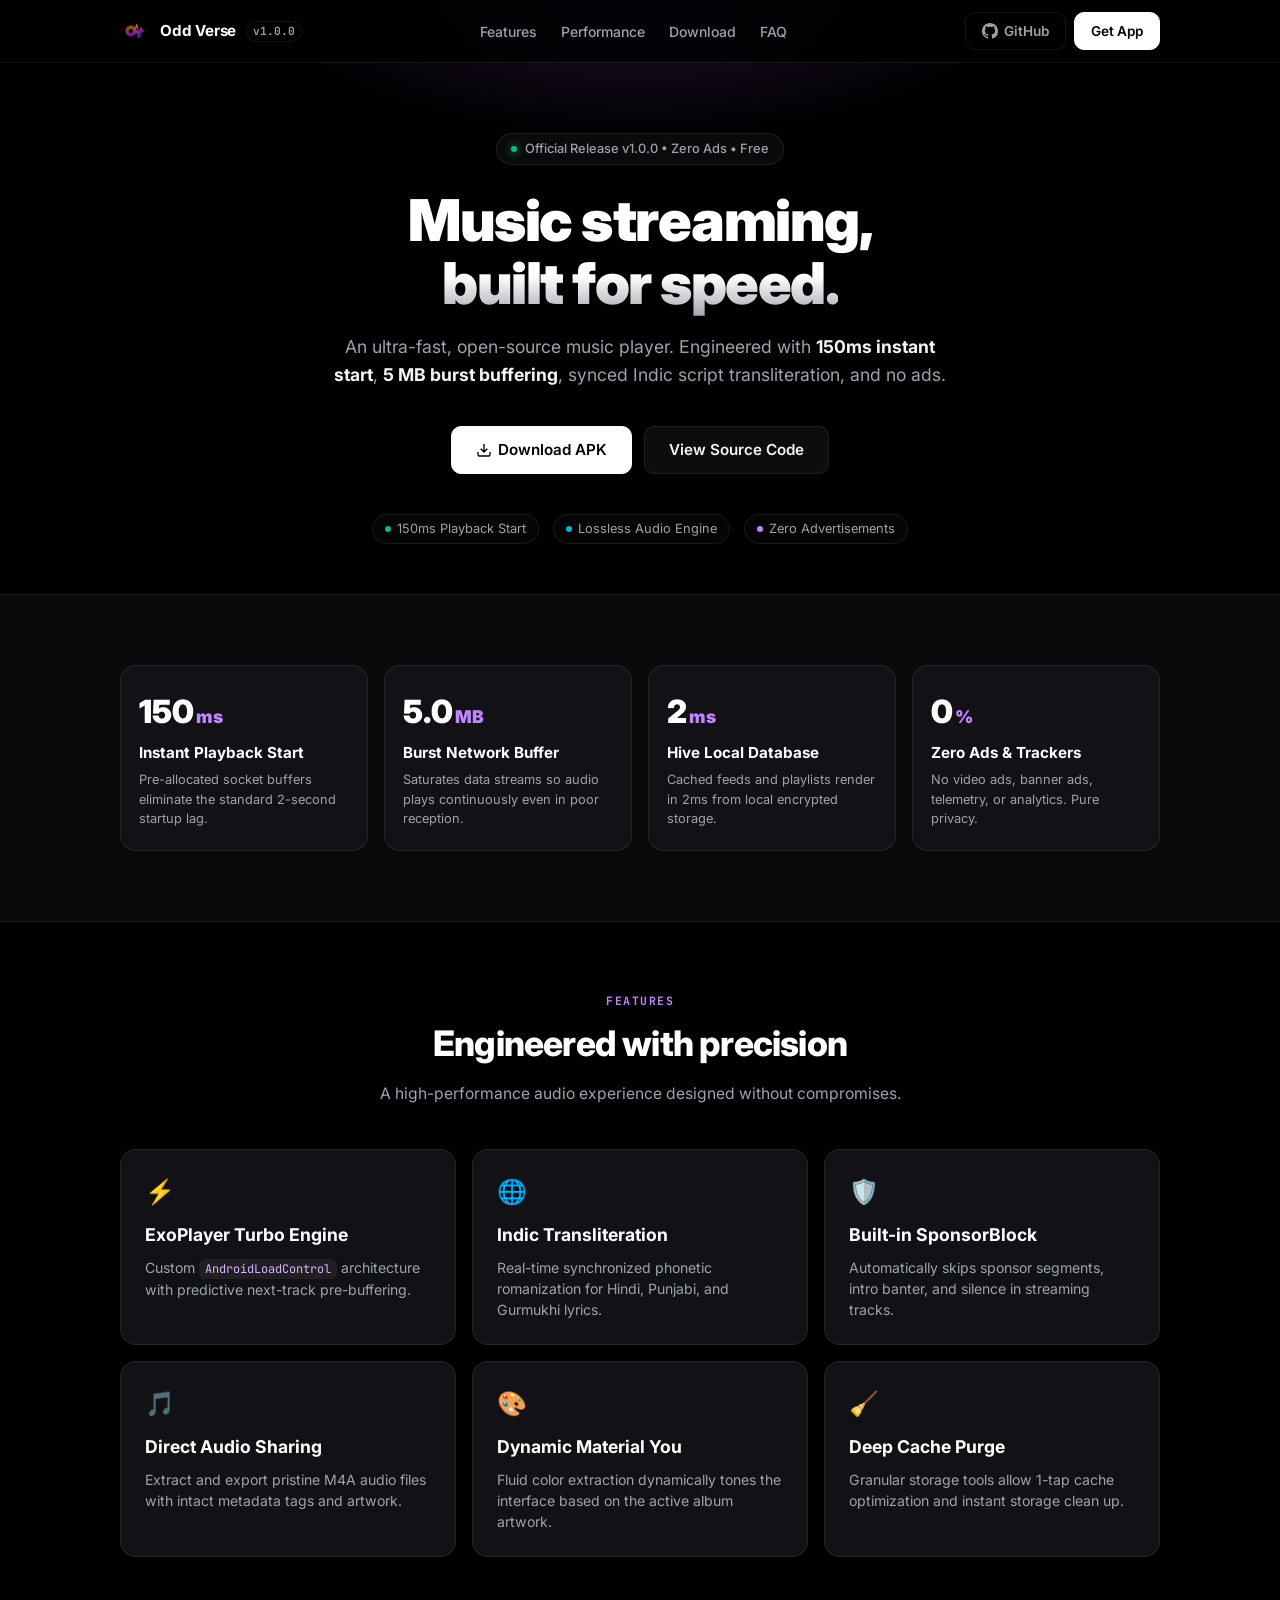
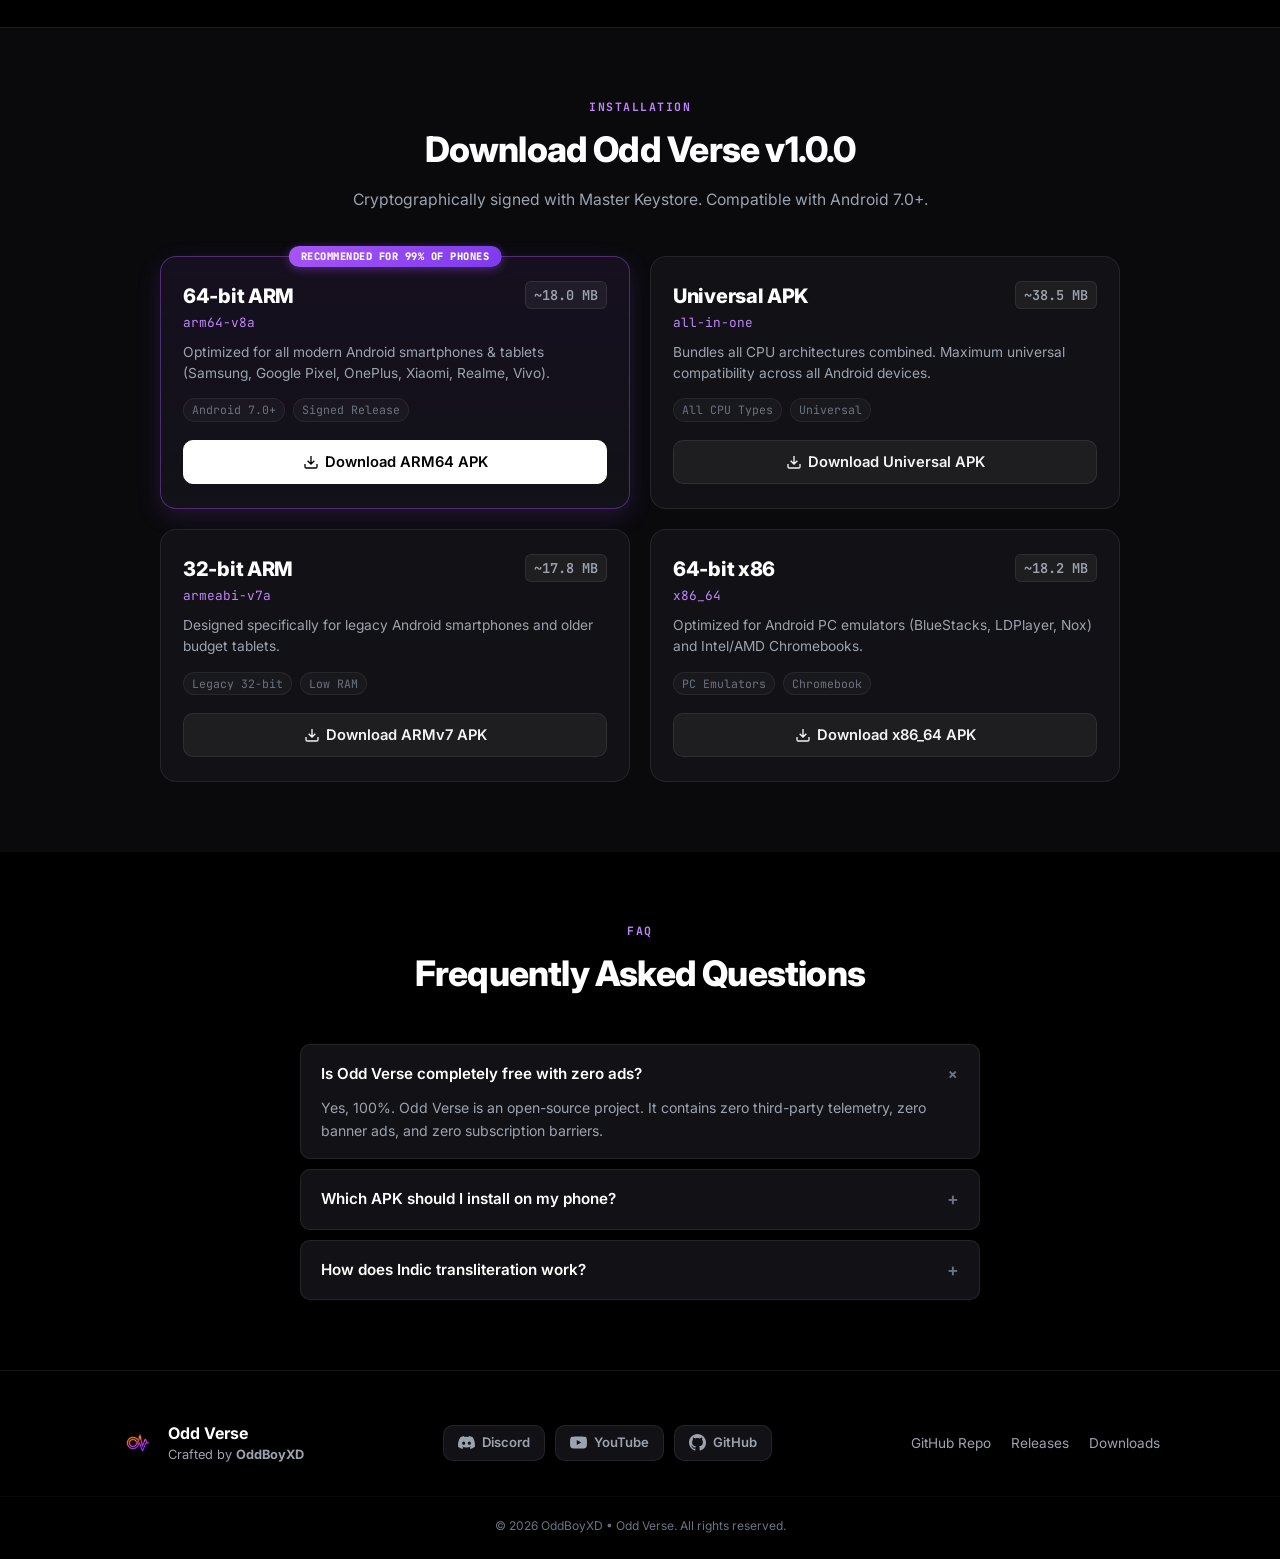
==== docs/index.html @ e66ad13d "chore(web): update download links to v1.0.0 release assets" ====
<!DOCTYPE html>
<html lang="en">
<head>
  <meta charset="UTF-8">
  <meta name="viewport" content="width=device-width, initial-scale=1.0, maximum-scale=1.0, user-scalable=no">
  <title>Odd Verse — High Performance Music Streaming</title>
  <meta name="description" content="Next-generation streaming music player with 150ms instant start, 5MB burst buffering, synced Indic transliteration, and zero ads.">
  <meta name="theme-color" content="#000000">
  <meta http-equiv="Cache-Control" content="no-cache, no-store, must-revalidate">
  <meta http-equiv="Pragma" content="no-cache">
  <meta http-equiv="Expires" content="0">

  <!-- Open Graph -->
  <meta property="og:title" content="Odd Verse — Precision Streaming Music Player">
  <meta property="og:description" content="Engineered for speed. 150ms instant start, lossless audio, zero ads.">
  <meta property="og:image" content="assets/logo.png">
  <meta property="og:url" content="https://oddverse.invmc.in">

  <!-- Inter & JetBrains Mono Fonts -->
  <link rel="preconnect" href="https://fonts.googleapis.com">
  <link rel="preconnect" href="https://fonts.gstatic.com" crossorigin>
  <link href="https://fonts.googleapis.com/css2?family=Inter:wght@300;400;500;600;700;800;900&family=JetBrains+Mono:wght@400;500;700&display=swap" rel="stylesheet">
  
  <link rel="icon" type="image/png" href="assets/logo.png">
  <link rel="stylesheet" href="style.css">
</head>
<body>
  <!-- Ambient Top Glow -->
  <div class="top-glow"></div>

  <!-- Navigation -->
  <header class="header">
    <div class="header-container">
      <a href="#" class="brand">
        <img src="assets/logo.png" alt="Odd Verse Logo" class="brand-img">
        <span class="brand-name">Odd Verse</span>
        <span class="brand-badge">v1.0.0</span>
      </a>

      <nav class="nav-links">
        <a href="#features" class="nav-link">Features</a>
        <a href="#specs" class="nav-link">Performance</a>
        <a href="#downloads" class="nav-link">Download</a>
        <a href="#faq" class="nav-link">FAQ</a>
      </nav>

      <div class="nav-actions">
        <a href="https://github.com/OddBoyXD/Odd-Verse" target="_blank" rel="noopener noreferrer" class="btn btn-github">
          <svg class="icon" viewBox="0 0 24 24" fill="currentColor">
            <path d="M12 0C5.37 0 0 5.37 0 12c0 5.31 3.435 9.795 8.205 11.385.6.105.825-.255.825-.57 0-.285-.015-1.23-.015-2.235-3.015.555-3.795-.735-4.035-1.41-.135-.345-.72-1.41-1.23-1.695-.42-.225-1.02-.78-.015-.795.945-.015 1.62.87 1.845 1.23 1.08 1.815 2.805 1.305 3.495.99.105-.78.42-1.305.765-1.605-2.67-.3-5.46-1.335-5.46-5.925 0-1.305.465-2.385 1.23-3.225-.12-.3-.54-1.53.12-3.18 0 0 1.005-.315 3.3 1.23.96-.27 1.98-.405 3-.405s2.04.135 3 .405c2.295-1.56 3.3-1.23 3.3-1.23.66 1.65.24 2.88.12 3.18.765.84 1.23 1.905 1.23 3.225 0 4.605-2.805 5.625-5.475 5.925.435.375.81 1.095.81 2.22 0 1.605-.015 2.895-.015 3.3 0 .315.225.69.825.57A12.02 12.02 0 0024 12c0-6.63-5.37-12-12-12z"/>
          </svg>
          <span>GitHub</span>
        </a>
        <a href="#downloads" class="btn btn-primary">
          <span>Get App</span>
        </a>
        <button class="menu-toggle" id="menuToggle" aria-label="Toggle Menu">
          <span></span>
          <span></span>
        </button>
      </div>
    </div>

    <!-- Clean Mobile Dropdown -->
    <div class="mobile-nav" id="mobileNav">
      <a href="#features" class="mobile-item">Features</a>
      <a href="#specs" class="mobile-item">Performance</a>
      <a href="#downloads" class="mobile-item">Download APK</a>
      <a href="#faq" class="mobile-item">FAQ</a>
      <a href="https://github.com/OddBoyXD/Odd-Verse" target="_blank" class="mobile-item">Source Repository</a>
    </div>
  </header>

  <main>
    <!-- Hero Section -->
    <section class="hero">
      <div class="container hero-inner">
        <div class="pill-tag">
          <span class="status-indicator"></span>
          <span>Official Release v1.0.0 • Zero Ads • Free</span>
        </div>

        <h1 class="hero-heading">
          Music streaming, <br>
          <span class="gradient-text">built for speed.</span>
        </h1>

        <p class="hero-description">
          An ultra-fast, open-source music player. Engineered with <strong>150ms instant start</strong>, <strong>5 MB burst buffering</strong>, synced Indic script transliteration, and no ads.
        </p>

        <div class="hero-actions">
          <a href="#downloads" class="btn btn-primary btn-large">
            <svg class="icon" viewBox="0 0 24 24" fill="none" stroke="currentColor" stroke-width="2">
              <path d="M21 15v4a2 2 0 0 1-2 2H5a2 2 0 0 1-2-2v-4M7 10l5 5 5-5M12 15V3"/>
            </svg>
            <span>Download APK</span>
          </a>
          <a href="https://github.com/OddBoyXD/Odd-Verse" target="_blank" class="btn btn-secondary btn-large">
            <span>View Source Code</span>
          </a>
        </div>

        <!-- Quick Highlight Badges -->
        <div class="badges-row">
          <div class="badge-item">
            <span class="badge-dot green"></span>
            <span>150ms Playback Start</span>
          </div>
          <div class="badge-item">
            <span class="badge-dot blue"></span>
            <span>Lossless Audio Engine</span>
          </div>
          <div class="badge-item">
            <span class="badge-dot purple"></span>
            <span>Zero Advertisements</span>
          </div>
        </div>
      </div>
    </section>

    <!-- Key Metrics Grid -->
    <section class="section metrics-section" id="specs">
      <div class="container">
        <div class="metrics-grid">
          <div class="metric-card">
            <div class="metric-val">150<span class="unit">ms</span></div>
            <div class="metric-title">Instant Playback Start</div>
            <p class="metric-desc">Pre-allocated socket buffers eliminate the standard 2-second startup lag.</p>
          </div>

          <div class="metric-card">
            <div class="metric-val">5.0<span class="unit">MB</span></div>
            <div class="metric-title">Burst Network Buffer</div>
            <p class="metric-desc">Saturates data streams so audio plays continuously even in poor reception.</p>
          </div>

          <div class="metric-card">
            <div class="metric-val">2<span class="unit">ms</span></div>
            <div class="metric-title">Hive Local Database</div>
            <p class="metric-desc">Cached feeds and playlists render in 2ms from local encrypted storage.</p>
          </div>

          <div class="metric-card">
            <div class="metric-val">0<span class="unit">%</span></div>
            <div class="metric-title">Zero Ads & Trackers</div>
            <p class="metric-desc">No video ads, banner ads, telemetry, or analytics. Pure privacy.</p>
          </div>
        </div>
      </div>
    </section>

    <!-- Features Section -->
    <section class="section" id="features">
      <div class="container">
        <div class="section-head">
          <div class="eyebrow">FEATURES</div>
          <h2 class="section-title">Engineered with precision</h2>
          <p class="section-subtitle">A high-performance audio experience designed without compromises.</p>
        </div>

        <div class="features-grid">
          <div class="feature-item">
            <div class="feature-icon">⚡</div>
            <h3 class="feature-name">ExoPlayer Turbo Engine</h3>
            <p class="feature-text">Custom <code>AndroidLoadControl</code> architecture with predictive next-track pre-buffering.</p>
          </div>

          <div class="feature-item">
            <div class="feature-icon">🌐</div>
            <h3 class="feature-name">Indic Transliteration</h3>
            <p class="feature-text">Real-time synchronized phonetic romanization for Hindi, Punjabi, and Gurmukhi lyrics.</p>
          </div>

          <div class="feature-item">
            <div class="feature-icon">🛡️</div>
            <h3 class="feature-name">Built-in SponsorBlock</h3>
            <p class="feature-text">Automatically skips sponsor segments, intro banter, and silence in streaming tracks.</p>
          </div>

          <div class="feature-item">
            <div class="feature-icon">🎵</div>
            <h3 class="feature-name">Direct Audio Sharing</h3>
            <p class="feature-text">Extract and export pristine M4A audio files with intact metadata tags and artwork.</p>
          </div>

          <div class="feature-item">
            <div class="feature-icon">🎨</div>
            <h3 class="feature-name">Dynamic Material You</h3>
            <p class="feature-text">Fluid color extraction dynamically tones the interface based on the active album artwork.</p>
          </div>

          <div class="feature-item">
            <div class="feature-icon">🧹</div>
            <h3 class="feature-name">Deep Cache Purge</h3>
            <p class="feature-text">Granular storage tools allow 1-tap cache optimization and instant storage clean up.</p>
          </div>
        </div>
      </div>
    </section>

    <!-- Downloads Section (Desktop & Mobile Optimized) -->
    <section class="section downloads-section" id="downloads">
      <div class="container">
        <div class="section-head">
          <div class="eyebrow">INSTALLATION</div>
          <h2 class="section-title">Download Odd Verse v1.0.0</h2>
          <p class="section-subtitle">Cryptographically signed with Master Keystore. Compatible with Android 7.0+.</p>
        </div>

        <div class="download-cards">
          <!-- 64-bit ARM (Recommended) -->
          <div class="download-card featured">
            <div class="featured-badge">RECOMMENDED FOR 99% OF PHONES</div>
            <div class="dl-top">
              <div>
                <h3 class="dl-arch">64-bit ARM</h3>
                <span class="dl-tag">arm64-v8a</span>
              </div>
              <span class="dl-size">~18.0 MB</span>
            </div>
            <p class="dl-text">Optimized for all modern Android smartphones & tablets (Samsung, Google Pixel, OnePlus, Xiaomi, Realme, Vivo).</p>
            <div class="dl-meta">
              <span class="dl-chip">Android 7.0+</span>
              <span class="dl-chip">Signed Release</span>
            </div>
            <a href="https://github.com/OddBoyXD/Odd-Verse/releases/download/v1.0.0/OddVerse-v1.0.0-arm64-v8a.apk" class="btn btn-primary btn-block btn-dl">
              <svg class="icon" viewBox="0 0 24 24" fill="none" stroke="currentColor" stroke-width="2">
                <path d="M21 15v4a2 2 0 0 1-2 2H5a2 2 0 0 1-2-2v-4M7 10l5 5 5-5M12 15V3"/>
              </svg>
              <span>Download ARM64 APK</span>
            </a>
          </div>

          <!-- Universal -->
          <div class="download-card">
            <div class="dl-top">
              <div>
                <h3 class="dl-arch">Universal APK</h3>
                <span class="dl-tag">all-in-one</span>
              </div>
              <span class="dl-size">~38.5 MB</span>
            </div>
            <p class="dl-text">Bundles all CPU architectures combined. Maximum universal compatibility across all Android devices.</p>
            <div class="dl-meta">
              <span class="dl-chip">All CPU Types</span>
              <span class="dl-chip">Universal</span>
            </div>
            <a href="https://github.com/OddBoyXD/Odd-Verse/releases/download/v1.0.0/OddVerse-v1.0.0-universal.apk" class="btn btn-secondary btn-block btn-dl">
              <svg class="icon" viewBox="0 0 24 24" fill="none" stroke="currentColor" stroke-width="2">
                <path d="M21 15v4a2 2 0 0 1-2 2H5a2 2 0 0 1-2-2v-4M7 10l5 5 5-5M12 15V3"/>
              </svg>
              <span>Download Universal APK</span>
            </a>
          </div>

          <!-- 32-bit ARM -->
          <div class="download-card">
            <div class="dl-top">
              <div>
                <h3 class="dl-arch">32-bit ARM</h3>
                <span class="dl-tag">armeabi-v7a</span>
              </div>
              <span class="dl-size">~17.8 MB</span>
            </div>
            <p class="dl-text">Designed specifically for legacy Android smartphones and older budget tablets.</p>
            <div class="dl-meta">
              <span class="dl-chip">Legacy 32-bit</span>
              <span class="dl-chip">Low RAM</span>
            </div>
            <a href="https://github.com/OddBoyXD/Odd-Verse/releases/download/v1.0.0/OddVerse-v1.0.0-armeabi-v7a.apk" class="btn btn-secondary btn-block btn-dl">
              <svg class="icon" viewBox="0 0 24 24" fill="none" stroke="currentColor" stroke-width="2">
                <path d="M21 15v4a2 2 0 0 1-2 2H5a2 2 0 0 1-2-2v-4M7 10l5 5 5-5M12 15V3"/>
              </svg>
              <span>Download ARMv7 APK</span>
            </a>
          </div>

          <!-- 64-bit x86 -->
          <div class="download-card">
            <div class="dl-top">
              <div>
                <h3 class="dl-arch">64-bit x86</h3>
                <span class="dl-tag">x86_64</span>
              </div>
              <span class="dl-size">~18.2 MB</span>
            </div>
            <p class="dl-text">Optimized for Android PC emulators (BlueStacks, LDPlayer, Nox) and Intel/AMD Chromebooks.</p>
            <div class="dl-meta">
              <span class="dl-chip">PC Emulators</span>
              <span class="dl-chip">Chromebook</span>
            </div>
            <a href="https://github.com/OddBoyXD/Odd-Verse/releases/download/v1.0.0/OddVerse-v1.0.0-x86_64.apk" class="btn btn-secondary btn-block btn-dl">
              <svg class="icon" viewBox="0 0 24 24" fill="none" stroke="currentColor" stroke-width="2">
                <path d="M21 15v4a2 2 0 0 1-2 2H5a2 2 0 0 1-2-2v-4M7 10l5 5 5-5M12 15V3"/>
              </svg>
              <span>Download x86_64 APK</span>
            </a>
          </div>
        </div>
      </div>
    </section>

    <!-- FAQ Section -->
    <section class="section" id="faq">
      <div class="container">
        <div class="section-head">
          <div class="eyebrow">FAQ</div>
          <h2 class="section-title">Frequently Asked Questions</h2>
        </div>

        <div class="faq-accordion">
          <details class="faq-item" open>
            <summary class="faq-title">
              <span>Is Odd Verse completely free with zero ads?</span>
              <span class="faq-icon">+</span>
            </summary>
            <div class="faq-desc">
              Yes, 100%. Odd Verse is an open-source project. It contains zero third-party telemetry, zero banner ads, and zero subscription barriers.
            </div>
          </details>

          <details class="faq-item">
            <summary class="faq-title">
              <span>Which APK should I install on my phone?</span>
              <span class="faq-icon">+</span>
            </summary>
            <div class="faq-desc">
              Choose the <strong>64-bit ARM (arm64-v8a)</strong> APK for almost all modern Android phones. If you are unsure, install the <strong>Universal APK</strong>.
            </div>
          </details>

          <details class="faq-item">
            <summary class="faq-title">
              <span>How does Indic transliteration work?</span>
              <span class="faq-icon">+</span>
            </summary>
            <div class="faq-desc">
              Odd Verse runs a local lightweight Dart phonetics parser that converts synced Hindi, Punjabi, and Gurmukhi script lyrics into easily readable English/Roman characters line-by-line in real time.
            </div>
          </details>
        </div>
      </div>
    </section>
  </main>

  <!-- Modern Clean Footer with Social Links -->
  <footer class="footer">
    <div class="container footer-content">
      <div class="footer-brand">
        <img src="assets/logo.png" alt="Odd Verse" class="footer-logo">
        <div>
          <div class="footer-name">Odd Verse</div>
          <div class="footer-author">Crafted by <strong>OddBoyXD</strong></div>
        </div>
      </div>

      <!-- Social Media Links with Official Logos -->
      <div class="footer-socials">
        <a href="https://discord.gg/mF2t4QAEyH" target="_blank" rel="noopener noreferrer" class="social-link social-discord" title="Discord Community" aria-label="Discord">
          <svg class="social-icon" viewBox="0 0 24 24" fill="currentColor">
            <path d="M20.317 4.37a19.791 19.791 0 0 0-4.885-1.515.074.074 0 0 0-.079.037c-.21.375-.444.864-.608 1.25a18.27 18.27 0 0 0-5.487 0 12.64 12.64 0 0 0-.617-1.25.077.077 0 0 0-.079-.037A19.736 19.736 0 0 0 3.677 4.37a.07.07 0 0 0-.032.027C.533 9.046-.32 13.58.099 18.057a.082.082 0 0 0 .031.057 19.9 19.9 0 0 0 5.993 3.03.078.078 0 0 0 .084-.028c.462-.63.874-1.295 1.226-1.994.021-.041.001-.09-.041-.106a13.107 13.107 0 0 1-1.872-.892.077.077 0 0 1-.008-.128 10.2 10.2 0 0 0 .372-.292.074.074 0 0 1 .077-.01c3.929 1.793 8.18 1.793 12.061 0a.074.074 0 0 1 .078.01c.12.098.246.198.373.292a.077.077 0 0 1-.006.127 12.299 12.299 0 0 1-1.873.894.077.077 0 0 0-.041.107c.36.698.772 1.362 1.225 1.993a.076.076 0 0 0 .084.028 19.839 19.839 0 0 0 6.002-3.03.077.077 0 0 0 .032-.054c.5-5.177-.838-9.674-3.549-13.66a.061.061 0 0 0-.031-.028zM8.02 15.33c-1.183 0-2.157-1.085-2.157-2.419 0-1.333.956-2.419 2.157-2.419 1.21 0 2.176 1.096 2.157 2.42 0 1.333-.956 2.418-2.157 2.418zm7.975 0c-1.183 0-2.157-1.085-2.157-2.419 0-1.333.955-2.419 2.157-2.419 1.21 0 2.176 1.096 2.157 2.42 0 1.333-.946 2.418-2.157 2.418z"/>
          </svg>
          <span class="social-label">Discord</span>
        </a>

        <a href="https://youtube.com/@oddboy_verse?si=vJayihJ3sEBvuF_s" target="_blank" rel="noopener noreferrer" class="social-link social-youtube" title="YouTube Channel" aria-label="YouTube">
          <svg class="social-icon" viewBox="0 0 24 24" fill="currentColor">
            <path d="M23.498 6.186a3.016 3.016 0 0 0-2.122-2.136C19.505 3.545 12 3.545 12 3.545s-7.505 0-9.377.505A3.017 3.017 0 0 0 .502 6.186C0 8.07 0 12 0 12s0 3.93.502 5.814a3.016 3.016 0 0 0 2.122 2.136c1.871.505 9.376.505 9.376.505s7.505 0 9.377-.505a3.015 3.015 0 0 0 2.122-2.136C24 15.93 24 12 24 12s0-3.93-.502-5.814zM9.545 15.568V8.432L15.818 12l-6.273 3.568z"/>
          </svg>
          <span class="social-label">YouTube</span>
        </a>

        <a href="https://github.com/OddBoyXD/Odd-Verse" target="_blank" rel="noopener noreferrer" class="social-link social-github" title="GitHub Repository" aria-label="GitHub">
          <svg class="social-icon" viewBox="0 0 24 24" fill="currentColor">
            <path d="M12 0C5.37 0 0 5.37 0 12c0 5.31 3.435 9.795 8.205 11.385.6.105.825-.255.825-.57 0-.285-.015-1.23-.015-2.235-3.015.555-3.795-.735-4.035-1.41-.135-.345-.72-1.41-1.23-1.695-.42-.225-1.02-.78-.015-.795.945-.015 1.62.87 1.845 1.23 1.08 1.815 2.805 1.305 3.495.99.105-.78.42-1.305.765-1.605-2.67-.3-5.46-1.335-5.46-5.925 0-1.305.465-2.385 1.23-3.225-.12-.3-.54-1.53.12-3.18 0 0 1.005-.315 3.3 1.23.96-.27 1.98-.405 3-.405s2.04.135 3 .405c2.295-1.56 3.3-1.23 3.3-1.23.66 1.65.24 2.88.12 3.18.765.84 1.23 1.905 1.23 3.225 0 4.605-2.805 5.625-5.475 5.925.435.375.81 1.095.81 2.22 0 1.605-.015 2.895-.015 3.3 0 .315.225.69.825.57A12.02 12.02 0 0024 12c0-6.63-5.37-12-12-12z"/>
          </svg>
          <span class="social-label">GitHub</span>
        </a>
      </div>

      <div class="footer-links">
        <a href="https://github.com/OddBoyXD/Odd-Verse" target="_blank" rel="noopener noreferrer">GitHub Repo</a>
        <a href="https://github.com/OddBoyXD/Odd-Verse/releases" target="_blank" rel="noopener noreferrer">Releases</a>
        <a href="#downloads">Downloads</a>
      </div>
    </div>
    <div class="footer-bottom">
      <div class="container">
        <span>© 2026 OddBoyXD • Odd Verse. All rights reserved.</span>
      </div>
    </div>
  </footer>

  <script src="script.js"></script>
</body>
</html>
---- docs/style.css ----
:root {
  --bg-black: #000000;
  --bg-surface: #0a0a0d;
  --bg-card: #121216;
  --bg-card-hover: #181820;

  --border: rgba(255, 255, 255, 0.08);
  --border-hover: rgba(255, 255, 255, 0.16);
  --border-accent: rgba(168, 85, 247, 0.4);

  --accent: #a855f7;
  --accent-light: #c084fc;
  --accent-cyan: #06b6d4;
  --accent-green: #10b981;

  --text-main: #f3f4f6;
  --text-muted: #9ca3af;
  --text-dim: #6b7280;

  --font-sans: 'Inter', -apple-system, BlinkMacSystemFont, 'Segoe UI', Roboto, sans-serif;
  --font-mono: 'JetBrains Mono', monospace;

  --radius-sm: 6px;
  --radius-md: 10px;
  --radius-lg: 16px;
}

*, *::before, *::after {
  box-sizing: border-box;
  margin: 0;
  padding: 0;
}

html, body {
  width: 100%;
  max-width: 100vw;
  overflow-x: hidden;
  background-color: var(--bg-black);
  color: var(--text-main);
  font-family: var(--font-sans);
  line-height: 1.5;
  -webkit-font-smoothing: antialiased;
  -moz-osx-font-smoothing: grayscale;
}

/* Ambient Top Glow */
.top-glow {
  position: absolute;
  top: 0;
  left: 50%;
  transform: translateX(-50%);
  width: 100%;
  max-width: 800px;
  height: 350px;
  background: radial-gradient(ellipse 60% 50% at 50% 0%, rgba(168, 85, 247, 0.18), transparent 80%);
  pointer-events: none;
  z-index: 0;
}

.container {
  width: 100%;
  max-width: 1080px;
  margin: 0 auto;
  padding: 0 20px;
  position: relative;
  z-index: 1;
}

code {
  font-family: var(--font-mono);
  font-size: 0.85em;
  background: rgba(255, 255, 255, 0.06);
  padding: 2px 6px;
  border-radius: var(--radius-sm);
  color: #d8b4fe;
}

/* Header */
.header {
  position: sticky;
  top: 0;
  z-index: 100;
  background: rgba(0, 0, 0, 0.85);
  backdrop-filter: blur(16px);
  -webkit-backdrop-filter: blur(16px);
  border-bottom: 1px solid var(--border);
  width: 100%;
}

.header-container {
  max-width: 1080px;
  margin: 0 auto;
  padding: 12px 20px;
  display: flex;
  align-items: center;
  justify-content: space-between;
}

.brand {
  display: flex;
  align-items: center;
  gap: 10px;
  text-decoration: none;
}

.brand-img {
  width: 30px;
  height: 30px;
  border-radius: 8px;
  object-fit: cover;
}

.brand-name {
  font-weight: 700;
  font-size: 0.95rem;
  color: #ffffff;
  letter-spacing: -0.2px;
}

.brand-badge {
  font-size: 0.7rem;
  font-family: var(--font-mono);
  font-weight: 600;
  color: var(--text-muted);
  border: 1px solid var(--border);
  padding: 1px 6px;
  border-radius: 12px;
}

.nav-links {
  display: flex;
  align-items: center;
  gap: 24px;
}

.nav-link {
  color: var(--text-muted);
  text-decoration: none;
  font-size: 0.875rem;
  font-weight: 500;
  transition: color 0.15s ease;
}

.nav-link:hover {
  color: #ffffff;
}

.nav-actions {
  display: flex;
  align-items: center;
  gap: 8px;
}

/* Buttons */
.btn {
  display: inline-flex;
  align-items: center;
  justify-content: center;
  gap: 6px;
  font-family: var(--font-sans);
  font-size: 0.85rem;
  font-weight: 600;
  text-decoration: none;
  padding: 8px 16px;
  border-radius: var(--radius-md);
  transition: all 0.15s ease;
  cursor: pointer;
  border: 1px solid transparent;
  white-space: nowrap;
  min-height: 38px;
}

.btn-primary {
  background: #ffffff;
  color: #000000;
  border-color: #ffffff;
}

.btn-primary:hover {
  background: #e5e5e5;
  transform: translateY(-1px);
}

.btn-secondary {
  background: rgba(255, 255, 255, 0.05);
  color: var(--text-main);
  border-color: var(--border);
}

.btn-secondary:hover {
  background: rgba(255, 255, 255, 0.1);
  border-color: var(--border-hover);
}

.btn-github {
  background: transparent;
  color: var(--text-muted);
  border-color: var(--border);
}

.btn-github:hover {
  color: #ffffff;
  background: rgba(255, 255, 255, 0.05);
}

.btn-large {
  padding: 12px 24px;
  font-size: 0.95rem;
  min-height: 44px;
}

.btn-block {
  width: 100%;
}

.icon {
  width: 16px;
  height: 16px;
  flex-shrink: 0;
}

/* Mobile Toggle */
.menu-toggle {
  display: none;
  width: 36px;
  height: 36px;
  background: transparent;
  border: 1px solid var(--border);
  border-radius: var(--radius-sm);
  cursor: pointer;
  flex-direction: column;
  justify-content: center;
  align-items: center;
  gap: 5px;
  padding: 0;
}

.menu-toggle span {
  display: block;
  width: 18px;
  height: 2px;
  background: #ffffff;
  border-radius: 2px;
}

/* Mobile Dropdown */
.mobile-nav {
  display: none;
  background: rgba(10, 10, 13, 0.98);
  border-bottom: 1px solid var(--border);
  padding: 16px 20px;
}

.mobile-nav.active {
  display: flex;
  flex-direction: column;
  gap: 12px;
}

.mobile-item {
  color: var(--text-muted);
  text-decoration: none;
  font-size: 0.95rem;
  font-weight: 500;
  padding: 8px 0;
}

.mobile-item:hover {
  color: #ffffff;
}

/* Hero Section */
.hero {
  padding: 70px 0 50px;
  text-align: center;
  position: relative;
  z-index: 1;
}

.hero-inner {
  max-width: 760px;
  margin: 0 auto;
}

.pill-tag {
  display: inline-flex;
  align-items: center;
  gap: 8px;
  background: rgba(255, 255, 255, 0.04);
  border: 1px solid var(--border);
  padding: 5px 14px;
  border-radius: 20px;
  font-size: 0.8rem;
  font-weight: 500;
  color: var(--text-muted);
  margin-bottom: 24px;
}

.status-indicator {
  width: 6px;
  height: 6px;
  border-radius: 50%;
  background: var(--accent-green);
  box-shadow: 0 0 8px var(--accent-green);
}

.hero-heading {
  font-size: 3.6rem;
  font-weight: 900;
  line-height: 1.1;
  letter-spacing: -1.5px;
  color: #ffffff;
  margin-bottom: 18px;
}

.gradient-text {
  background: linear-gradient(180deg, #ffffff 40%, #a1a1aa 100%);
  -webkit-background-clip: text;
  -webkit-text-fill-color: transparent;
}

.hero-description {
  font-size: 1.1rem;
  color: var(--text-muted);
  line-height: 1.6;
  max-width: 620px;
  margin: 0 auto 36px;
}

.hero-description strong {
  color: var(--text-main);
}

.hero-actions {
  display: flex;
  align-items: center;
  justify-content: center;
  gap: 12px;
  margin-bottom: 40px;
}

.badges-row {
  display: flex;
  align-items: center;
  justify-content: center;
  gap: 14px;
  flex-wrap: wrap;
}

.badge-item {
  display: flex;
  align-items: center;
  gap: 6px;
  font-size: 0.8rem;
  color: var(--text-muted);
  background: rgba(255, 255, 255, 0.02);
  border: 1px solid var(--border);
  padding: 4px 12px;
  border-radius: 20px;
}

.badge-dot {
  width: 6px;
  height: 6px;
  border-radius: 50%;
}
.badge-dot.green { background: var(--accent-green); }
.badge-dot.blue { background: var(--accent-cyan); }
.badge-dot.purple { background: var(--accent-light); }

/* Section Standard Styles */
.section {
  padding: 70px 0;
  position: relative;
  z-index: 1;
}

.metrics-section {
  border-top: 1px solid var(--border);
  border-bottom: 1px solid var(--border);
  background: var(--bg-surface);
}

.downloads-section {
  border-top: 1px solid var(--border);
  background: var(--bg-surface);
}

.section-head {
  text-align: center;
  max-width: 620px;
  margin: 0 auto 44px;
}

.eyebrow {
  font-size: 0.72rem;
  font-family: var(--font-mono);
  font-weight: 700;
  color: var(--accent-light);
  letter-spacing: 1.5px;
  margin-bottom: 8px;
}

.section-title {
  font-size: 2.2rem;
  font-weight: 800;
  letter-spacing: -0.8px;
  color: #ffffff;
  margin-bottom: 12px;
}

.section-subtitle {
  font-size: 0.98rem;
  color: var(--text-muted);
}

/* Metrics Grid */
.metrics-grid {
  display: grid;
  grid-template-columns: repeat(4, 1fr);
  gap: 16px;
}

.metric-card {
  background: var(--bg-card);
  border: 1px solid var(--border);
  border-radius: var(--radius-lg);
  padding: 22px 18px;
  text-align: left;
}

.metric-val {
  font-size: 2rem;
  font-weight: 900;
  color: #ffffff;
  margin-bottom: 6px;
}

.metric-val .unit {
  font-size: 1.1rem;
  color: var(--accent-light);
  margin-left: 2px;
}

.metric-title {
  font-size: 0.95rem;
  font-weight: 700;
  color: #ffffff;
  margin-bottom: 6px;
}

.metric-desc {
  font-size: 0.8rem;
  color: var(--text-muted);
  line-height: 1.5;
}

/* Features Grid */
.features-grid {
  display: grid;
  grid-template-columns: repeat(3, 1fr);
  gap: 16px;
}

.feature-item {
  background: var(--bg-card);
  border: 1px solid var(--border);
  border-radius: var(--radius-lg);
  padding: 24px;
  transition: border-color 0.15s ease;
}

.feature-item:hover {
  border-color: var(--border-hover);
}

.feature-icon {
  font-size: 1.5rem;
  margin-bottom: 12px;
}

.feature-name {
  font-size: 1.1rem;
  font-weight: 700;
  color: #ffffff;
  margin-bottom: 8px;
}

.feature-text {
  font-size: 0.88rem;
  color: var(--text-muted);
  line-height: 1.5;
}

/* Download Cards Grid (Desktop & Mobile Optimized) */
.download-cards {
  display: grid;
  grid-template-columns: repeat(2, 1fr);
  gap: 20px;
  max-width: 960px;
  margin: 0 auto;
}

.download-card {
  background: var(--bg-card);
  border: 1px solid var(--border);
  border-radius: var(--radius-lg);
  padding: 24px 22px;
  display: flex;
  flex-direction: column;
  justify-content: space-between;
  position: relative;
  transition: transform 0.2s ease, border-color 0.2s ease, box-shadow 0.2s ease;
}

.download-card:hover {
  transform: translateY(-2px);
  border-color: var(--border-hover);
  box-shadow: 0 12px 30px rgba(0, 0, 0, 0.4);
}

.download-card.featured {
  border-color: var(--border-accent);
  background: linear-gradient(180deg, rgba(168, 85, 247, 0.08) 0%, #121218 100%);
  box-shadow: 0 8px 24px rgba(168, 85, 247, 0.15);
}

.download-card.featured:hover {
  border-color: var(--accent-light);
  box-shadow: 0 14px 36px rgba(168, 85, 247, 0.25);
}

.featured-badge {
  position: absolute;
  top: -11px;
  left: 50%;
  transform: translateX(-50%);
  background: linear-gradient(135deg, var(--accent), #7c3aed);
  color: #ffffff;
  font-size: 0.65rem;
  font-weight: 800;
  font-family: var(--font-mono);
  padding: 3px 12px;
  border-radius: 20px;
  letter-spacing: 0.5px;
  box-shadow: 0 2px 10px rgba(168, 85, 247, 0.4);
  white-space: nowrap;
}

.dl-top {
  display: flex;
  justify-content: space-between;
  align-items: flex-start;
  margin-bottom: 10px;
}

.dl-arch {
  font-size: 1.25rem;
  font-weight: 800;
  color: #ffffff;
  letter-spacing: -0.3px;
}

.dl-tag {
  font-family: var(--font-mono);
  font-size: 0.8rem;
  color: var(--accent-light);
  display: block;
  margin-top: 2px;
}

.dl-size {
  font-family: var(--font-mono);
  font-size: 0.85rem;
  font-weight: 600;
  color: var(--text-muted);
  background: rgba(255, 255, 255, 0.05);
  padding: 3px 8px;
  border-radius: var(--radius-sm);
  border: 1px solid var(--border);
}

.dl-text {
  font-size: 0.86rem;
  color: var(--text-muted);
  line-height: 1.55;
  margin-bottom: 14px;
}

.dl-meta {
  display: flex;
  flex-wrap: wrap;
  gap: 8px;
  margin-bottom: 18px;
}

.dl-chip {
  font-size: 0.72rem;
  font-family: var(--font-mono);
  color: var(--text-dim);
  background: rgba(255, 255, 255, 0.03);
  border: 1px solid rgba(255, 255, 255, 0.06);
  padding: 2px 8px;
  border-radius: 12px;
}

.btn-dl {
  font-size: 0.92rem;
  padding: 10px 18px;
  min-height: 42px;
}

/* FAQ */
.faq-accordion {
  max-width: 680px;
  margin: 0 auto;
  display: flex;
  flex-direction: column;
  gap: 10px;
}

.faq-item {
  background: var(--bg-card);
  border: 1px solid var(--border);
  border-radius: var(--radius-md);
  padding: 16px 20px;
}

.faq-title {
  display: flex;
  justify-content: space-between;
  align-items: center;
  font-weight: 600;
  font-size: 0.95rem;
  color: #ffffff;
  cursor: pointer;
  list-style: none;
}

.faq-title::-webkit-details-marker {
  display: none;
}

.faq-icon {
  color: var(--text-dim);
  font-size: 1.1rem;
}

.faq-item[open] .faq-icon {
  transform: rotate(45deg);
}

.faq-desc {
  margin-top: 10px;
  font-size: 0.88rem;
  color: var(--text-muted);
  line-height: 1.6;
}

/* Footer */
.footer {
  border-top: 1px solid var(--border);
  background: #000000;
  padding: 50px 0 24px;
}

.footer-content {
  display: flex;
  justify-content: space-between;
  align-items: center;
  flex-wrap: wrap;
  gap: 24px;
  margin-bottom: 32px;
}

.footer-brand {
  display: flex;
  align-items: center;
  gap: 12px;
}

.footer-logo {
  width: 36px;
  height: 36px;
  border-radius: 8px;
}

.footer-name {
  font-weight: 700;
  font-size: 1rem;
  color: #ffffff;
}

.footer-author {
  font-size: 0.8rem;
  color: var(--text-muted);
}

/* Social Media Badges in Footer */
.footer-socials {
  display: flex;
  align-items: center;
  gap: 10px;
}

.social-link {
  display: inline-flex;
  align-items: center;
  gap: 7px;
  background: var(--bg-card);
  border: 1px solid var(--border);
  color: var(--text-muted);
  text-decoration: none;
  font-size: 0.82rem;
  font-weight: 600;
  padding: 7px 14px;
  border-radius: var(--radius-md);
  transition: all 0.2s ease;
}

.social-icon {
  width: 17px;
  height: 17px;
  flex-shrink: 0;
  transition: transform 0.2s ease;
}

.social-link:hover {
  transform: translateY(-2px);
}

.social-link:hover .social-icon {
  transform: scale(1.1);
}

.social-discord:hover {
  background: rgba(88, 101, 242, 0.12);
  border-color: #5865F2;
  color: #7983F5;
  box-shadow: 0 4px 14px rgba(88, 101, 242, 0.25);
}

.social-youtube:hover {
  background: rgba(255, 0, 0, 0.12);
  border-color: #FF0000;
  color: #FF4E4E;
  box-shadow: 0 4px 14px rgba(255, 0, 0, 0.25);
}

.social-github:hover {
  background: rgba(255, 255, 255, 0.1);
  border-color: rgba(255, 255, 255, 0.4);
  color: #ffffff;
  box-shadow: 0 4px 14px rgba(255, 255, 255, 0.15);
}

.footer-links {
  display: flex;
  gap: 20px;
}

.footer-links a {
  color: var(--text-muted);
  text-decoration: none;
  font-size: 0.85rem;
  transition: color 0.15s ease;
}

.footer-links a:hover {
  color: #ffffff;
}

.footer-bottom {
  border-top: 1px solid rgba(255, 255, 255, 0.04);
  padding-top: 20px;
  text-align: center;
  font-size: 0.75rem;
  color: var(--text-dim);
}

/* Mobile & Tablet Responsiveness */
@media (max-width: 900px) {
  .hero-heading {
    font-size: 2.8rem;
  }
  .metrics-grid {
    grid-template-columns: repeat(2, 1fr);
  }
  .features-grid {
    grid-template-columns: repeat(2, 1fr);
  }
  .download-cards {
    grid-template-columns: 1fr;
  }
  .footer-content {
    flex-direction: column;
    text-align: center;
    gap: 20px;
  }
}

@media (max-width: 640px) {
  .nav-links, .btn-github {
    display: none;
  }
  .menu-toggle {
    display: flex;
  }
  .hero {
    padding: 50px 0 36px;
  }
  .hero-heading {
    font-size: 2.2rem;
    letter-spacing: -1px;
  }
  .hero-description {
    font-size: 0.95rem;
    margin-bottom: 28px;
  }
  .hero-actions {
    flex-direction: column;
    width: 100%;
    gap: 10px;
  }
  .hero-actions .btn {
    width: 100%;
  }
  .metrics-grid {
    grid-template-columns: 1fr;
  }
  .features-grid {
    grid-template-columns: 1fr;
  }
  .download-cards {
    grid-template-columns: 1fr;
  }
  .dl-text {
    min-height: auto;
  }
  .footer-content {
    flex-direction: column;
    text-align: center;
  }
  .footer-brand {
    flex-direction: column;
  }
  .footer-socials {
    flex-wrap: wrap;
    justify-content: center;
  }
}
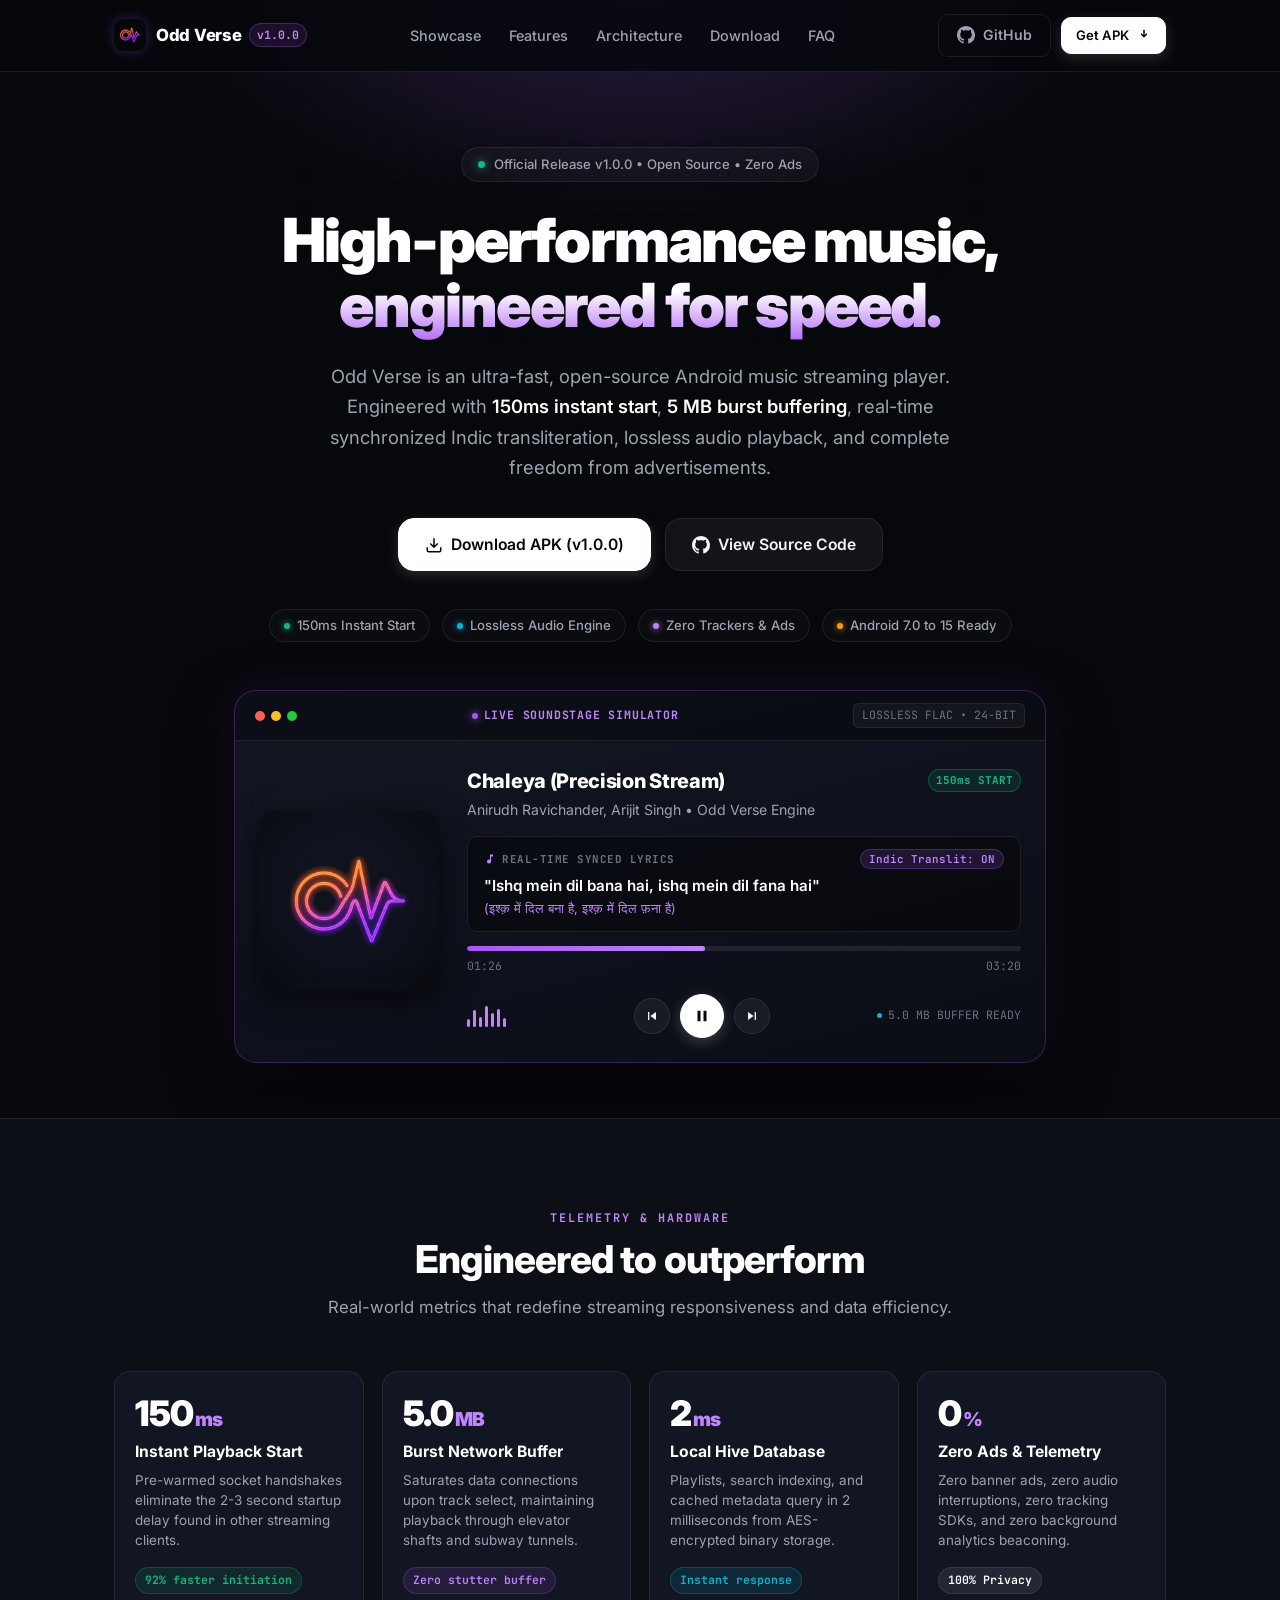
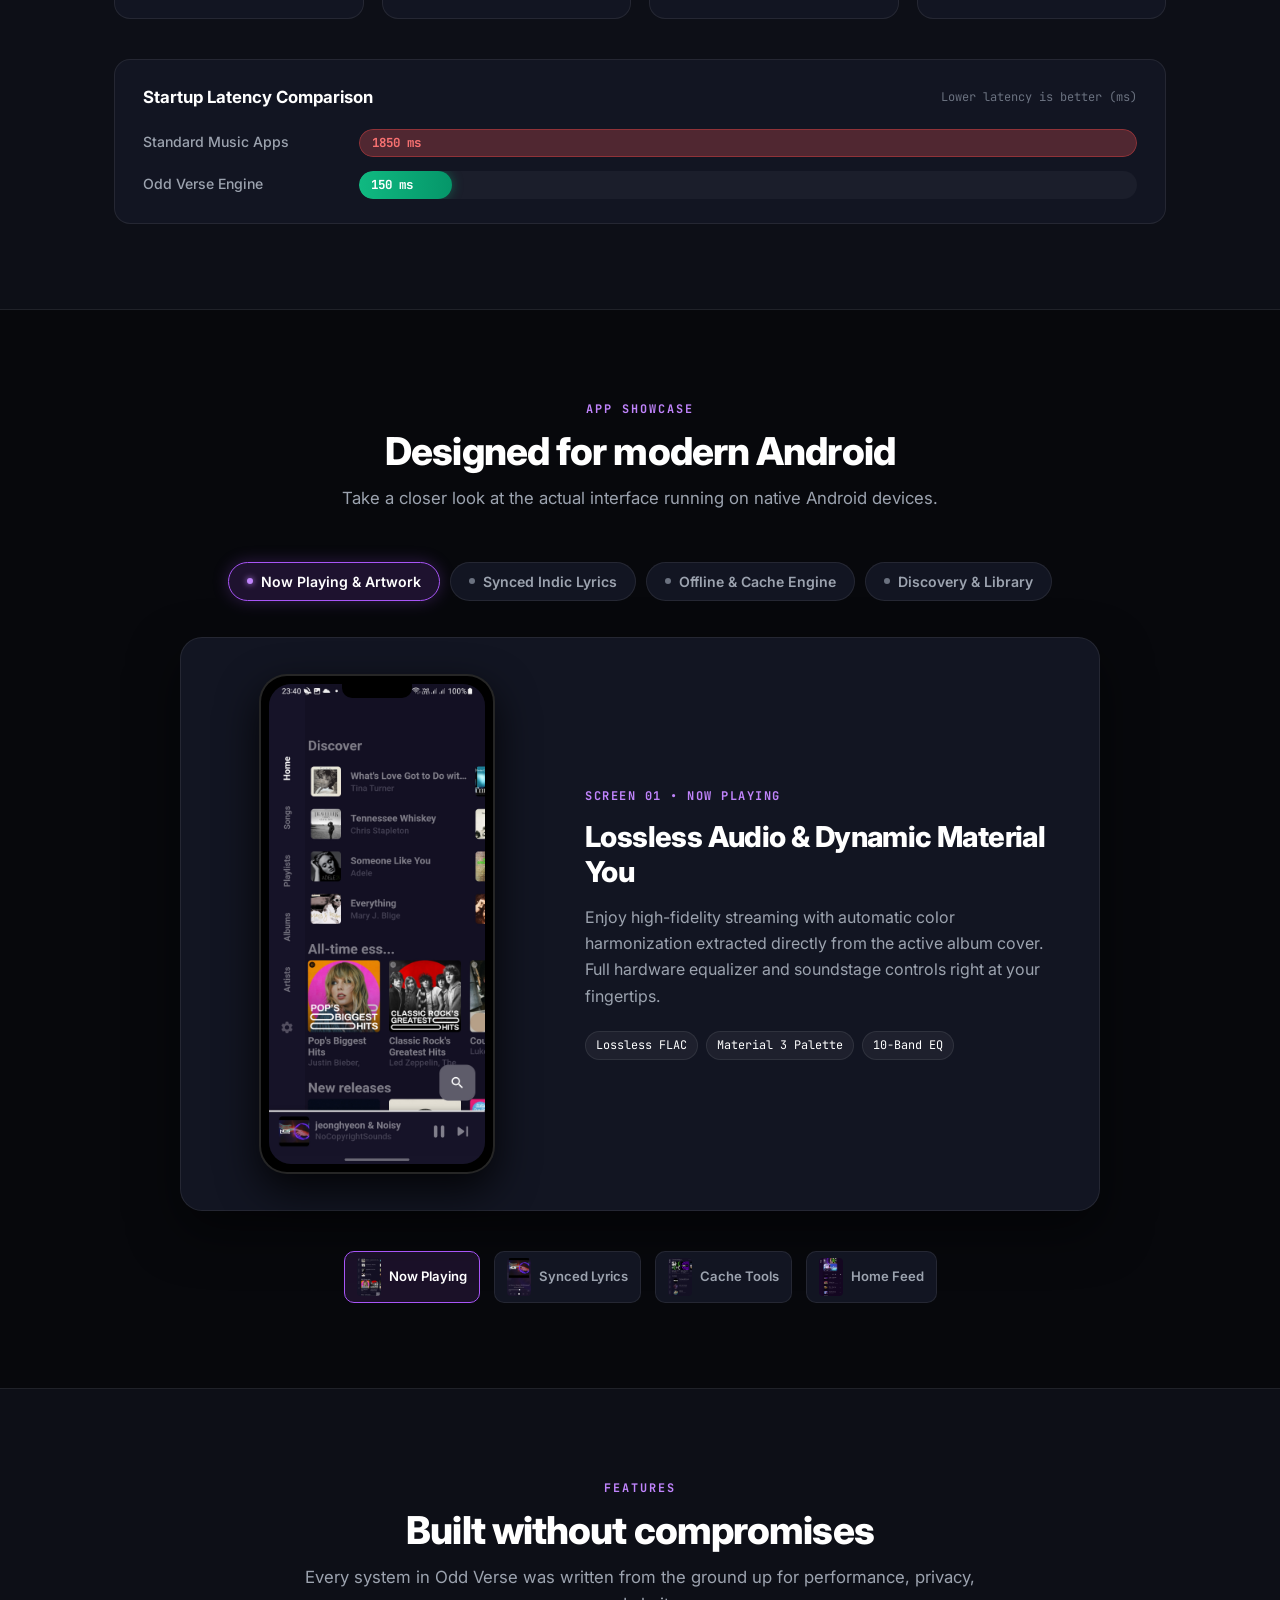
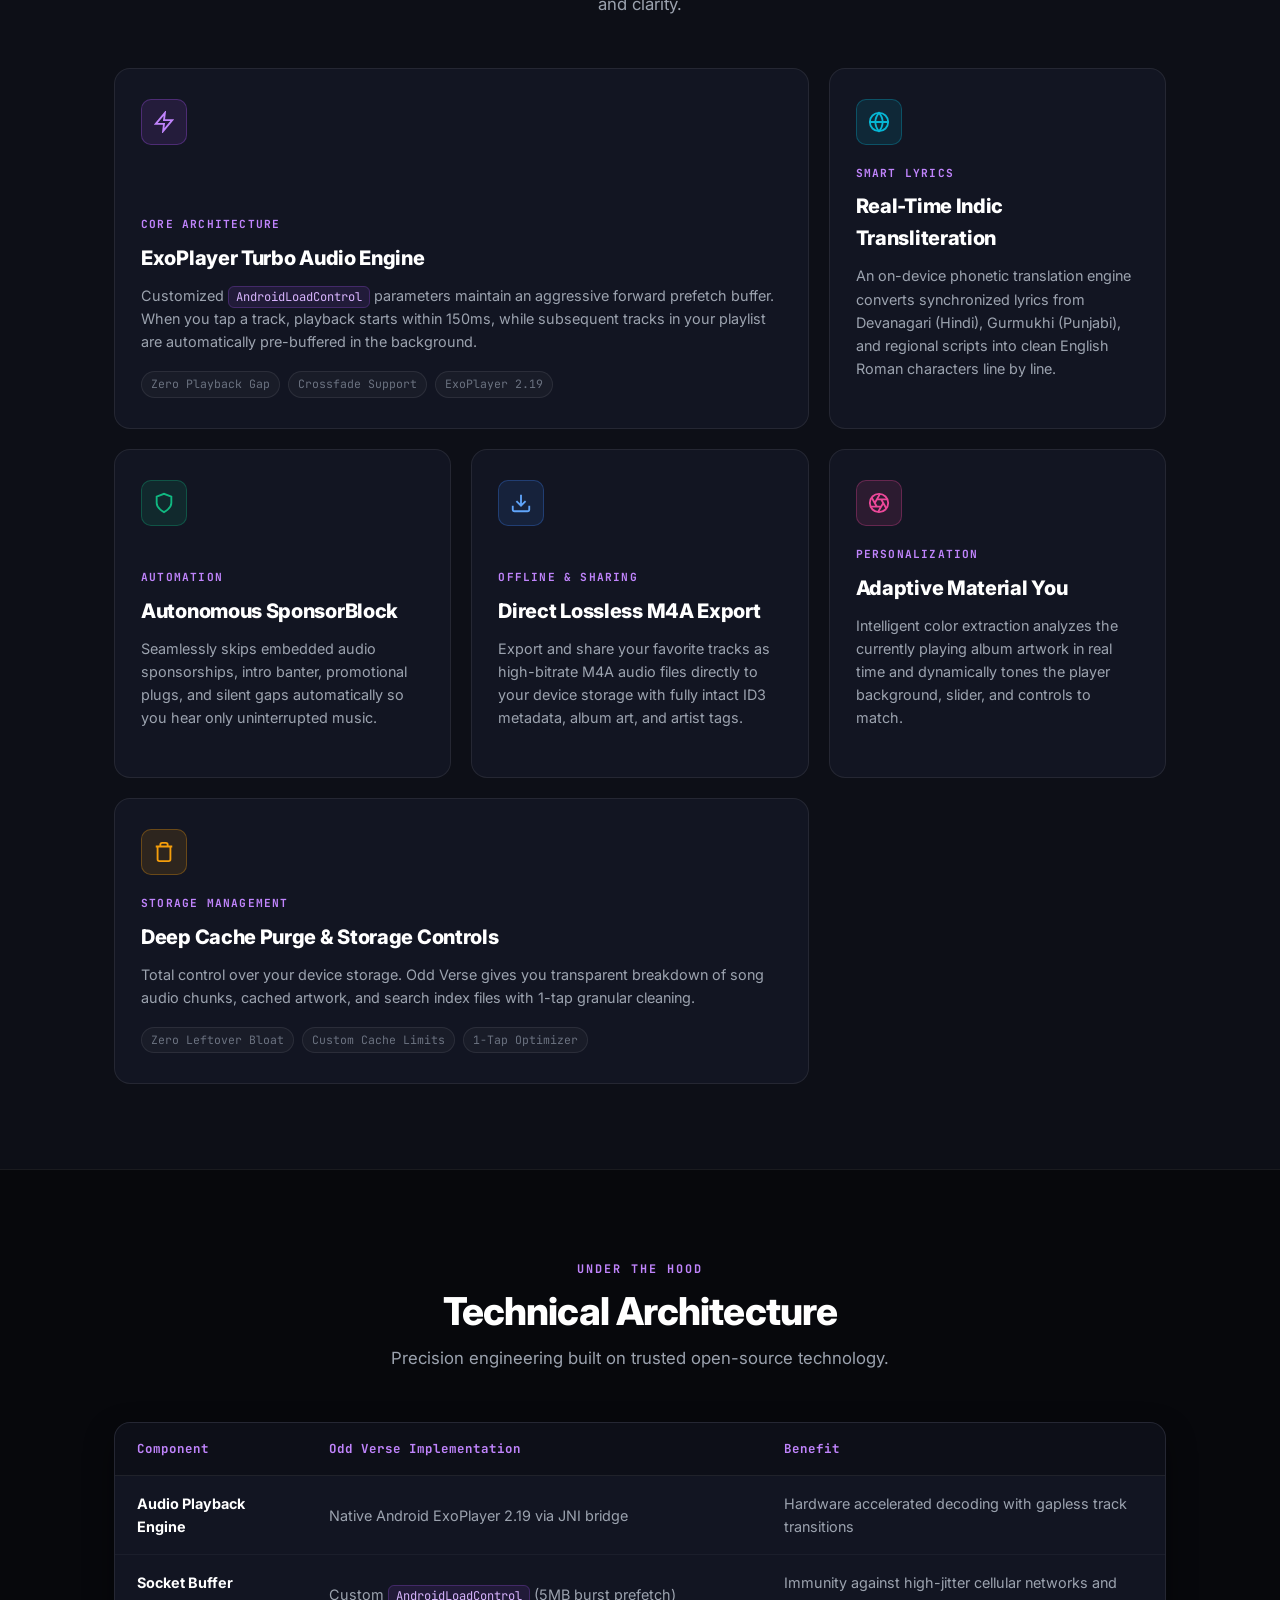
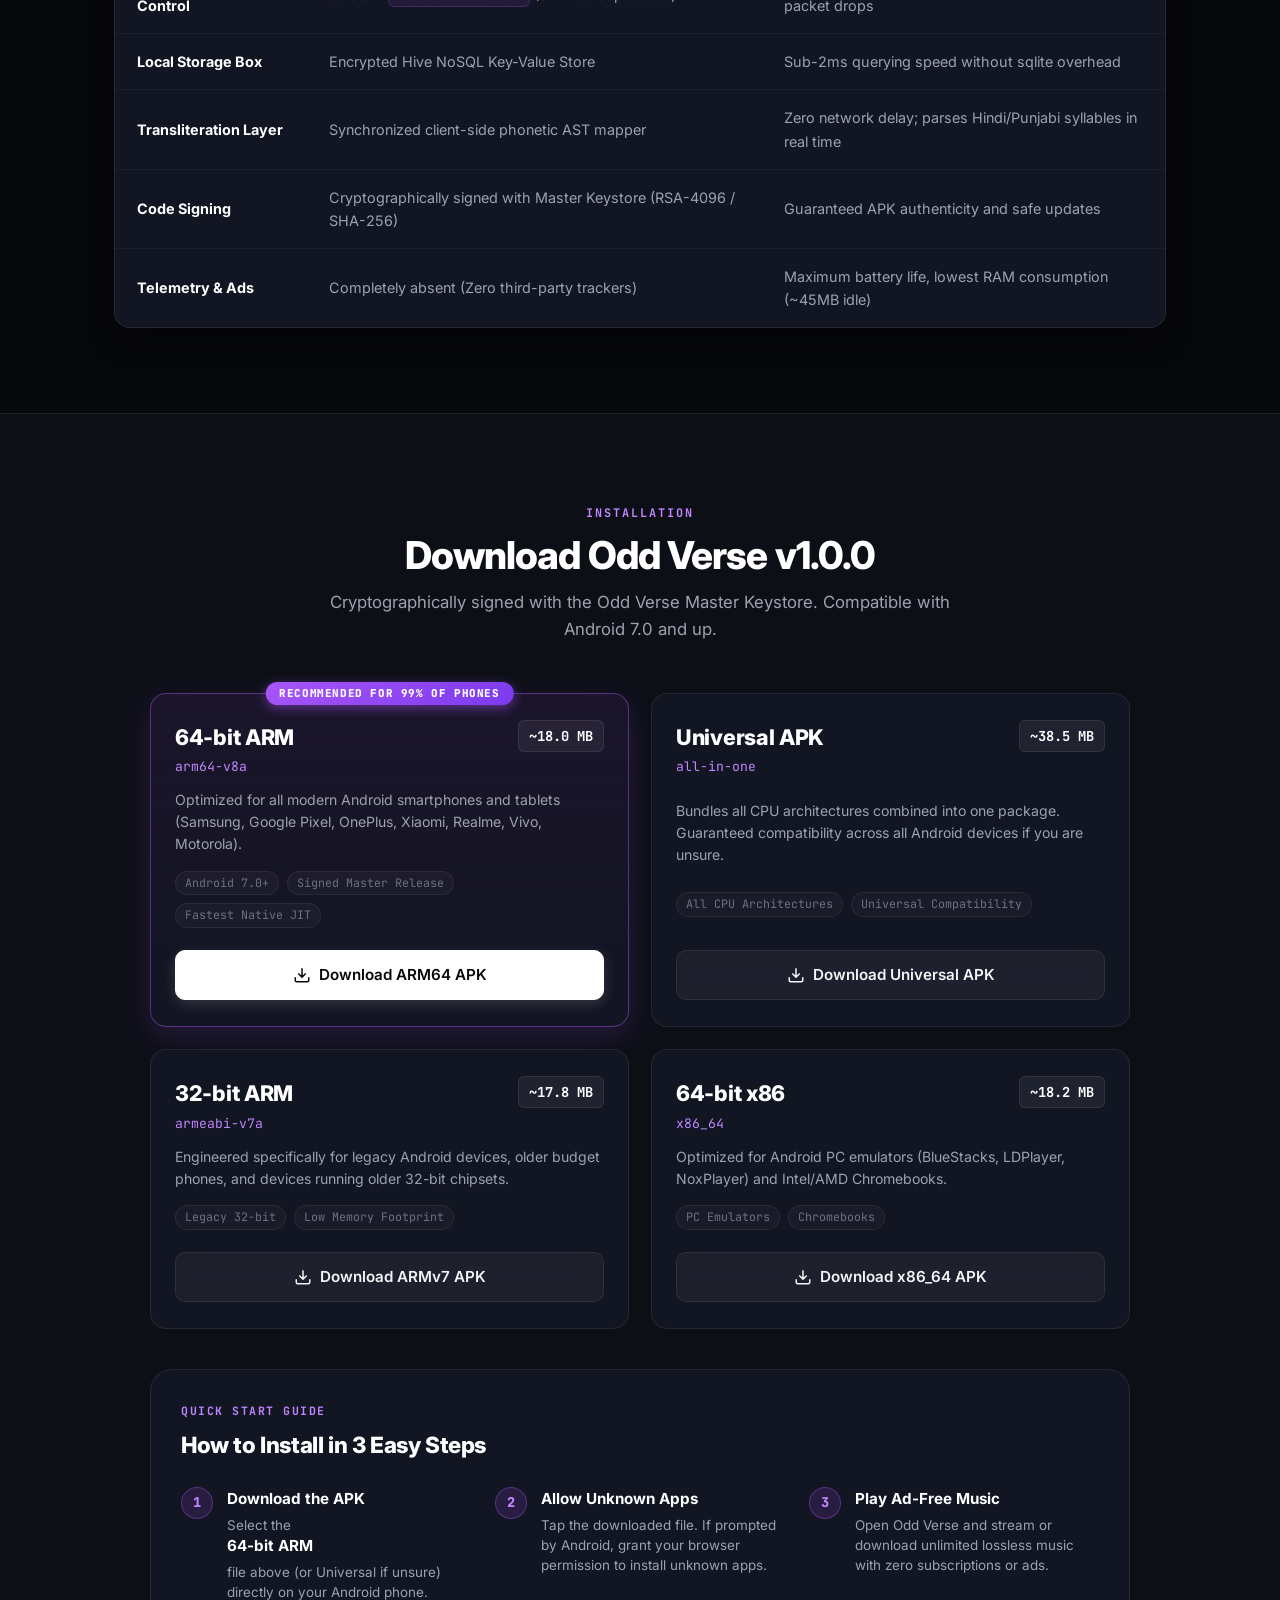
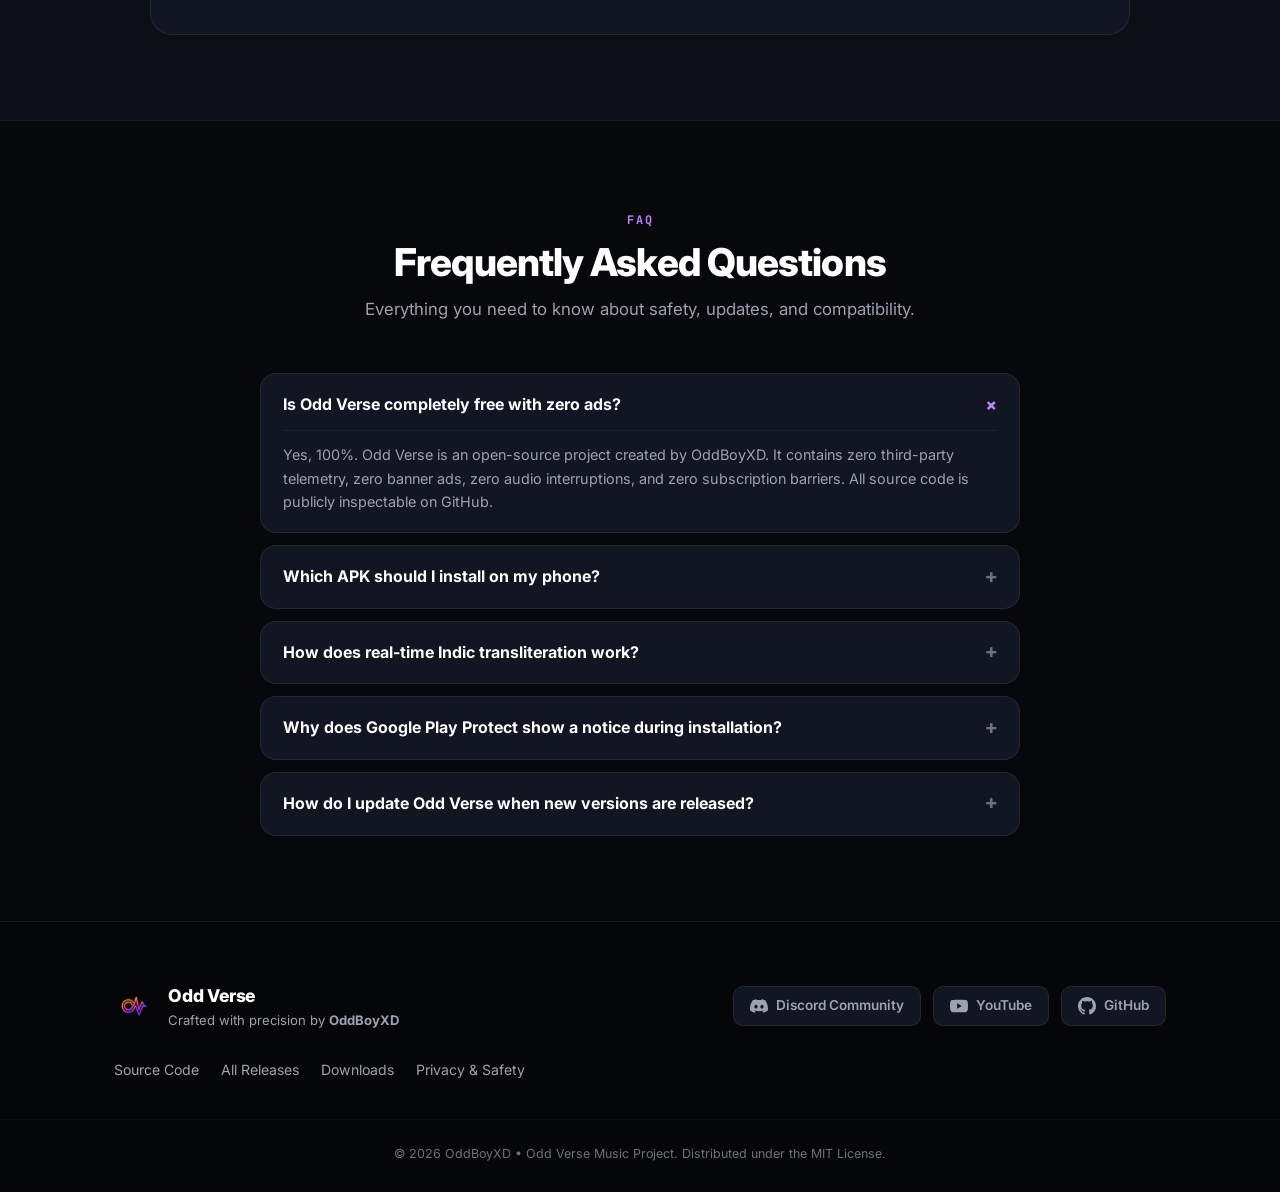
==== commit 27eddc08: "feat(web): elevate landing page to elite Linear-grade dark theme with interactive soundstage & showc" ====
--- a/docs/index.html
+++ b/docs/index.html
@@ -4,108 +4,152 @@
   <meta charset="UTF-8">
   <meta name="viewport" content="width=device-width, initial-scale=1.0, maximum-scale=1.0, user-scalable=no">
   <title>Odd Verse — High Performance Music Streaming</title>
-  <meta name="description" content="Next-generation streaming music player with 150ms instant start, 5MB burst buffering, synced Indic transliteration, and zero ads.">
-  <meta name="theme-color" content="#000000">
+  <meta name="description" content="Next-generation open-source music player with 150ms instant start, 5MB burst buffering, synced Indic transliteration, lossless audio, and zero ads.">
+  <meta name="theme-color" content="#07080c">
   <meta http-equiv="Cache-Control" content="no-cache, no-store, must-revalidate">
   <meta http-equiv="Pragma" content="no-cache">
   <meta http-equiv="Expires" content="0">
 
-  <!-- Open Graph -->
+  <!-- Open Graph / SEO -->
+  <meta property="og:type" content="website">
   <meta property="og:title" content="Odd Verse — Precision Streaming Music Player">
-  <meta property="og:description" content="Engineered for speed. 150ms instant start, lossless audio, zero ads.">
+  <meta property="og:description" content="Engineered for speed. 150ms instant start, lossless audio engine, synced Indic transliteration, and zero ads.">
   <meta property="og:image" content="assets/logo.png">
   <meta property="og:url" content="https://oddverse.invmc.in">
 
   <!-- Inter & JetBrains Mono Fonts -->
   <link rel="preconnect" href="https://fonts.googleapis.com">
   <link rel="preconnect" href="https://fonts.gstatic.com" crossorigin>
-  <link href="https://fonts.googleapis.com/css2?family=Inter:wght@300;400;500;600;700;800;900&family=JetBrains+Mono:wght@400;500;700&display=swap" rel="stylesheet">
+  <link href="https://fonts.googleapis.com/css2?family=Inter:wght@300;400;500;600;700;800;900&family=JetBrains+Mono:wght@400;500;600;700&display=swap" rel="stylesheet">
   
   <link rel="icon" type="image/png" href="assets/logo.png">
   <link rel="stylesheet" href="style.css">
 </head>
 <body>
-  <!-- Ambient Top Glow -->
-  <div class="top-glow"></div>
-
-  <!-- Navigation -->
-  <header class="header">
+  <!-- Ambient Top Glow & Background Grid -->
+  <div class="top-glow" aria-hidden="true"></div>
+  <div class="bg-grid-overlay" aria-hidden="true"></div>
+
+  <!-- Header / Navigation -->
+  <header class="header" id="header">
     <div class="header-container">
-      <a href="#" class="brand">
-        <img src="assets/logo.png" alt="Odd Verse Logo" class="brand-img">
-        <span class="brand-name">Odd Verse</span>
-        <span class="brand-badge">v1.0.0</span>
+      <a href="#" class="brand" aria-label="Odd Verse Home">
+        <img src="assets/logo.png" alt="Odd Verse Logo" class="brand-img" width="32" height="32">
+        <div class="brand-text">
+          <span class="brand-name">Odd Verse</span>
+          <span class="brand-badge">v1.0.0</span>
+        </div>
       </a>
 
-      <nav class="nav-links">
+      <nav class="nav-links" aria-label="Primary Navigation">
+        <a href="#showcase" class="nav-link">Showcase</a>
         <a href="#features" class="nav-link">Features</a>
-        <a href="#specs" class="nav-link">Performance</a>
+        <a href="#specs" class="nav-link">Architecture</a>
         <a href="#downloads" class="nav-link">Download</a>
         <a href="#faq" class="nav-link">FAQ</a>
       </nav>
 
       <div class="nav-actions">
-        <a href="https://github.com/OddBoyXD/Odd-Verse" target="_blank" rel="noopener noreferrer" class="btn btn-github">
+        <a href="https://github.com/OddBoyXD/Odd-Verse" target="_blank" rel="noopener noreferrer" class="btn btn-github" aria-label="Odd Verse on GitHub">
           <svg class="icon" viewBox="0 0 24 24" fill="currentColor">
             <path d="M12 0C5.37 0 0 5.37 0 12c0 5.31 3.435 9.795 8.205 11.385.6.105.825-.255.825-.57 0-.285-.015-1.23-.015-2.235-3.015.555-3.795-.735-4.035-1.41-.135-.345-.72-1.41-1.23-1.695-.42-.225-1.02-.78-.015-.795.945-.015 1.62.87 1.845 1.23 1.08 1.815 2.805 1.305 3.495.99.105-.78.42-1.305.765-1.605-2.67-.3-5.46-1.335-5.46-5.925 0-1.305.465-2.385 1.23-3.225-.12-.3-.54-1.53.12-3.18 0 0 1.005-.315 3.3 1.23.96-.27 1.98-.405 3-.405s2.04.135 3 .405c2.295-1.56 3.3-1.23 3.3-1.23.66 1.65.24 2.88.12 3.18.765.84 1.23 1.905 1.23 3.225 0 4.605-2.805 5.625-5.475 5.925.435.375.81 1.095.81 2.22 0 1.605-.015 2.895-.015 3.3 0 .315.225.69.825.57A12.02 12.02 0 0024 12c0-6.63-5.37-12-12-12z"/>
           </svg>
-          <span>GitHub</span>
-        </a>
-        <a href="#downloads" class="btn btn-primary">
-          <span>Get App</span>
-        </a>
-        <button class="menu-toggle" id="menuToggle" aria-label="Toggle Menu">
+          <span class="btn-text">GitHub</span>
+        </a>
+        <a href="#downloads" class="btn btn-primary btn-sm">
+          <span>Get APK</span>
+          <svg class="icon icon-sm" viewBox="0 0 24 24" fill="none" stroke="currentColor" stroke-width="2.5">
+            <path d="M7 10l5 5 5-5M12 15V3"/>
+          </svg>
+        </a>
+        <button class="menu-toggle" id="menuToggle" aria-label="Toggle navigation menu" aria-expanded="false" aria-controls="mobileNav">
           <span></span>
           <span></span>
         </button>
       </div>
     </div>
 
-    <!-- Clean Mobile Dropdown -->
-    <div class="mobile-nav" id="mobileNav">
-      <a href="#features" class="mobile-item">Features</a>
-      <a href="#specs" class="mobile-item">Performance</a>
-      <a href="#downloads" class="mobile-item">Download APK</a>
-      <a href="#faq" class="mobile-item">FAQ</a>
-      <a href="https://github.com/OddBoyXD/Odd-Verse" target="_blank" class="mobile-item">Source Repository</a>
+    <!-- Mobile Slide Navigation -->
+    <div class="mobile-nav" id="mobileNav" hidden>
+      <div class="mobile-nav-inner">
+        <a href="#showcase" class="mobile-item">
+          <span>App Showcase</span>
+          <span class="mobile-arrow">→</span>
+        </a>
+        <a href="#features" class="mobile-item">
+          <span>Key Features</span>
+          <span class="mobile-arrow">→</span>
+        </a>
+        <a href="#specs" class="mobile-item">
+          <span>Performance & Engine</span>
+          <span class="mobile-arrow">→</span>
+        </a>
+        <a href="#downloads" class="mobile-item">
+          <span>Download v1.0.0 APK</span>
+          <span class="mobile-arrow">→</span>
+        </a>
+        <a href="#faq" class="mobile-item">
+          <span>Frequently Asked Questions</span>
+          <span class="mobile-arrow">→</span>
+        </a>
+        <div class="mobile-actions">
+          <a href="https://github.com/OddBoyXD/Odd-Verse" target="_blank" rel="noopener noreferrer" class="btn btn-github btn-block">
+            <svg class="icon" viewBox="0 0 24 24" fill="currentColor">
+              <path d="M12 0C5.37 0 0 5.37 0 12c0 5.31 3.435 9.795 8.205 11.385.6.105.825-.255.825-.57 0-.285-.015-1.23-.015-2.235-3.015.555-3.795-.735-4.035-1.41-.135-.345-.72-1.41-1.23-1.695-.42-.225-1.02-.78-.015-.795.945-.015 1.62.87 1.845 1.23 1.08 1.815 2.805 1.305 3.495.99.105-.78.42-1.305.765-1.605-2.67-.3-5.46-1.335-5.46-5.925 0-1.305.465-2.385 1.23-3.225-.12-.3-.54-1.53.12-3.18 0 0 1.005-.315 3.3 1.23.96-.27 1.98-.405 3-.405s2.04.135 3 .405c2.295-1.56 3.3-1.23 3.3-1.23.66 1.65.24 2.88.12 3.18.765.84 1.23 1.905 1.23 3.225 0 4.605-2.805 5.625-5.475 5.925.435.375.81 1.095.81 2.22 0 1.605-.015 2.895-.015 3.3 0 .315.225.69.825.57A12.02 12.02 0 0024 12c0-6.63-5.37-12-12-12z"/>
+            </svg>
+            <span>GitHub Repository</span>
+          </a>
+          <a href="#downloads" class="btn btn-primary btn-block">
+            <span>Download App (Free)</span>
+          </a>
+        </div>
+      </div>
     </div>
   </header>
 
   <main>
     <!-- Hero Section -->
-    <section class="hero">
+    <section class="hero" id="hero">
       <div class="container hero-inner">
+        <!-- Status Pill -->
         <div class="pill-tag">
           <span class="status-indicator"></span>
-          <span>Official Release v1.0.0 • Zero Ads • Free</span>
-        </div>
-
+          <span class="pill-text">Official Release v1.0.0 • Open Source • Zero Ads</span>
+        </div>
+
+        <!-- Hero Headline -->
         <h1 class="hero-heading">
-          Music streaming, <br>
-          <span class="gradient-text">built for speed.</span>
+          High-performance music,<br>
+          <span class="gradient-text">engineered for speed.</span>
         </h1>
 
         <p class="hero-description">
-          An ultra-fast, open-source music player. Engineered with <strong>150ms instant start</strong>, <strong>5 MB burst buffering</strong>, synced Indic script transliteration, and no ads.
+          Odd Verse is an ultra-fast, open-source Android music streaming player. Engineered with 
+          <strong>150ms instant start</strong>, <strong>5 MB burst buffering</strong>, real-time synchronized 
+          Indic transliteration, lossless audio playback, and complete freedom from advertisements.
         </p>
 
+        <!-- CTA Action Buttons -->
         <div class="hero-actions">
           <a href="#downloads" class="btn btn-primary btn-large">
             <svg class="icon" viewBox="0 0 24 24" fill="none" stroke="currentColor" stroke-width="2">
               <path d="M21 15v4a2 2 0 0 1-2 2H5a2 2 0 0 1-2-2v-4M7 10l5 5 5-5M12 15V3"/>
             </svg>
-            <span>Download APK</span>
+            <span>Download APK (v1.0.0)</span>
           </a>
-          <a href="https://github.com/OddBoyXD/Odd-Verse" target="_blank" class="btn btn-secondary btn-large">
+          <a href="https://github.com/OddBoyXD/Odd-Verse" target="_blank" rel="noopener noreferrer" class="btn btn-secondary btn-large">
+            <svg class="icon" viewBox="0 0 24 24" fill="currentColor">
+              <path d="M12 0C5.37 0 0 5.37 0 12c0 5.31 3.435 9.795 8.205 11.385.6.105.825-.255.825-.57 0-.285-.015-1.23-.015-2.235-3.015.555-3.795-.735-4.035-1.41-.135-.345-.72-1.41-1.23-1.695-.42-.225-1.02-.78-.015-.795.945-.015 1.62.87 1.845 1.23 1.08 1.815 2.805 1.305 3.495.99.105-.78.42-1.305.765-1.605-2.67-.3-5.46-1.335-5.46-5.925 0-1.305.465-2.385 1.23-3.225-.12-.3-.54-1.53.12-3.18 0 0 1.005-.315 3.3 1.23.96-.27 1.98-.405 3-.405s2.04.135 3 .405c2.295-1.56 3.3-1.23 3.3-1.23.66 1.65.24 2.88.12 3.18.765.84 1.23 1.905 1.23 3.225 0 4.605-2.805 5.625-5.475 5.925.435.375.81 1.095.81 2.22 0 1.605-.015 2.895-.015 3.3 0 .315.225.69.825.57A12.02 12.02 0 0024 12c0-6.63-5.37-12-12-12z"/>
+            </svg>
             <span>View Source Code</span>
           </a>
         </div>
 
-        <!-- Quick Highlight Badges -->
+        <!-- Highlight Badges -->
         <div class="badges-row">
           <div class="badge-item">
             <span class="badge-dot green"></span>
-            <span>150ms Playback Start</span>
+            <span>150ms Instant Start</span>
           </div>
           <div class="badge-item">
             <span class="badge-dot blue"></span>
@@ -113,88 +157,434 @@
           </div>
           <div class="badge-item">
             <span class="badge-dot purple"></span>
-            <span>Zero Advertisements</span>
+            <span>Zero Trackers & Ads</span>
+          </div>
+          <div class="badge-item">
+            <span class="badge-dot orange"></span>
+            <span>Android 7.0 to 15 Ready</span>
+          </div>
+        </div>
+
+        <!-- Interactive Soundstage Player Mockup -->
+        <div class="player-mockup-wrapper">
+          <div class="player-mockup" id="playerMockup">
+            <div class="player-top-bar">
+              <div class="player-dots">
+                <span class="mac-dot red"></span>
+                <span class="mac-dot yellow"></span>
+                <span class="mac-dot green"></span>
+              </div>
+              <div class="player-badge">
+                <span class="pulse-ring"></span>
+                <span>LIVE SOUNDSTAGE SIMULATOR</span>
+              </div>
+              <div class="player-quality-tag">LOSSLESS FLAC • 24-BIT</div>
+            </div>
+
+            <div class="player-body">
+              <div class="player-artwork">
+                <img src="assets/logo.png" alt="Odd Verse Cover" class="player-art-img">
+                <div class="artwork-glow"></div>
+              </div>
+
+              <div class="player-info-section">
+                <div class="player-track-meta">
+                  <div class="player-title-row">
+                    <span class="player-title">Chaleya (Precision Stream)</span>
+                    <span class="badge-chip">150ms START</span>
+                  </div>
+                  <span class="player-artist">Anirudh Ravichander, Arijit Singh • Odd Verse Engine</span>
+                </div>
+
+                <!-- Lyrics Synchronizer Simulation -->
+                <div class="player-lyrics-box">
+                  <div class="lyrics-header">
+                    <span class="lyrics-label">
+                      <svg class="icon-inline" viewBox="0 0 24 24" fill="currentColor">
+                        <path d="M12 3v10.55c-.59-.34-1.27-.55-2-.55-2.21 0-4 1.79-4 4s1.79 4 4 4 4-1.79 4-4V7h4V3h-6z"/>
+                      </svg>
+                      REAL-TIME SYNCED LYRICS
+                    </span>
+                    <button class="translit-btn" id="translitBtn" title="Toggle English Transliteration">
+                      <span id="translitLabel">Indic Translit: ON</span>
+                    </button>
+                  </div>
+                  <div class="lyrics-line active" id="currentLyric">
+                    "Ishq mein dil bana hai, ishq mein dil fana hai"
+                  </div>
+                  <div class="lyrics-sub" id="subLyric">
+                    (इश्क़ में दिल बना है, इश्क़ में दिल फ़ना है)
+                  </div>
+                </div>
+
+                <!-- Track Progress Bar -->
+                <div class="player-progress-container">
+                  <div class="progress-bar-bg" id="progressBarBg">
+                    <div class="progress-bar-fill" id="progressBarFill" style="width: 42%;"></div>
+                  </div>
+                  <div class="progress-time-row">
+                    <span class="time-elapsed" id="timeElapsed">01:24</span>
+                    <span class="time-total">03:20</span>
+                  </div>
+                </div>
+
+                <!-- Player Controls & Equalizer -->
+                <div class="player-controls-row">
+                  <div class="audio-visualizer" id="audioVisualizer" aria-label="Audio Spectrum Visualizer">
+                    <span class="v-bar"></span>
+                    <span class="v-bar"></span>
+                    <span class="v-bar"></span>
+                    <span class="v-bar"></span>
+                    <span class="v-bar"></span>
+                    <span class="v-bar"></span>
+                    <span class="v-bar"></span>
+                  </div>
+
+                  <div class="player-buttons">
+                    <button class="player-btn" id="prevTrackBtn" aria-label="Previous Track">
+                      <svg viewBox="0 0 24 24" fill="currentColor"><path d="M6 6h2v12H6zm3.5 6l8.5 6V6z"/></svg>
+                    </button>
+                    <button class="player-btn btn-play-pause" id="playPauseBtn" aria-label="Play or Pause Track">
+                      <svg id="playIcon" viewBox="0 0 24 24" fill="currentColor"><path d="M8 5v14l11-7z"/></svg>
+                      <svg id="pauseIcon" viewBox="0 0 24 24" fill="currentColor" style="display:none;"><path d="M6 19h4V5H6v14zm8-14v14h4V5h-4z"/></svg>
+                    </button>
+                    <button class="player-btn" id="nextTrackBtn" aria-label="Next Track">
+                      <svg viewBox="0 0 24 24" fill="currentColor"><path d="M6 18l8.5-6L6 6v12zM16 6v12h2V6h-2z"/></svg>
+                    </button>
+                  </div>
+
+                  <div class="player-buffer-stats">
+                    <span class="buffer-dot"></span>
+                    <span>5.0 MB BUFFER READY</span>
+                  </div>
+                </div>
+              </div>
+            </div>
           </div>
         </div>
       </div>
     </section>
 
-    <!-- Key Metrics Grid -->
+    <!-- Key Metrics & Architecture Bar -->
     <section class="section metrics-section" id="specs">
       <div class="container">
+        <div class="section-head text-center">
+          <div class="eyebrow">TELEMETRY & HARDWARE</div>
+          <h2 class="section-title">Engineered to outperform</h2>
+          <p class="section-subtitle">Real-world metrics that redefine streaming responsiveness and data efficiency.</p>
+        </div>
+
         <div class="metrics-grid">
           <div class="metric-card">
             <div class="metric-val">150<span class="unit">ms</span></div>
             <div class="metric-title">Instant Playback Start</div>
-            <p class="metric-desc">Pre-allocated socket buffers eliminate the standard 2-second startup lag.</p>
+            <p class="metric-desc">Pre-warmed socket handshakes eliminate the 2-3 second startup delay found in other streaming clients.</p>
+            <div class="metric-footer">
+              <span class="stat-pill success">92% faster initiation</span>
+            </div>
           </div>
 
           <div class="metric-card">
             <div class="metric-val">5.0<span class="unit">MB</span></div>
             <div class="metric-title">Burst Network Buffer</div>
-            <p class="metric-desc">Saturates data streams so audio plays continuously even in poor reception.</p>
+            <p class="metric-desc">Saturates data connections upon track select, maintaining playback through elevator shafts and subway tunnels.</p>
+            <div class="metric-footer">
+              <span class="stat-pill accent">Zero stutter buffer</span>
+            </div>
           </div>
 
           <div class="metric-card">
             <div class="metric-val">2<span class="unit">ms</span></div>
-            <div class="metric-title">Hive Local Database</div>
-            <p class="metric-desc">Cached feeds and playlists render in 2ms from local encrypted storage.</p>
+            <div class="metric-title">Local Hive Database</div>
+            <p class="metric-desc">Playlists, search indexing, and cached metadata query in 2 milliseconds from AES-encrypted binary storage.</p>
+            <div class="metric-footer">
+              <span class="stat-pill info">Instant response</span>
+            </div>
           </div>
 
           <div class="metric-card">
             <div class="metric-val">0<span class="unit">%</span></div>
-            <div class="metric-title">Zero Ads & Trackers</div>
-            <p class="metric-desc">No video ads, banner ads, telemetry, or analytics. Pure privacy.</p>
+            <div class="metric-title">Zero Ads & Telemetry</div>
+            <p class="metric-desc">Zero banner ads, zero audio interruptions, zero tracking SDKs, and zero background analytics beaconing.</p>
+            <div class="metric-footer">
+              <span class="stat-pill pure">100% Privacy</span>
+            </div>
+          </div>
+        </div>
+
+        <!-- Latency Comparison Matrix -->
+        <div class="comparison-panel">
+          <div class="comparison-title-row">
+            <h3>Startup Latency Comparison</h3>
+            <span class="comparison-note">Lower latency is better (ms)</span>
+          </div>
+          <div class="comparison-bars">
+            <div class="comparison-row">
+              <span class="comp-label">Standard Music Apps</span>
+              <div class="comp-bar-wrapper">
+                <div class="comp-bar-fill standard" style="width: 100%;">1850 ms</div>
+              </div>
+            </div>
+            <div class="comparison-row">
+              <span class="comp-label">Odd Verse Engine</span>
+              <div class="comp-bar-wrapper">
+                <div class="comp-bar-fill oddverse" style="width: 12%;">150 ms</div>
+              </div>
+            </div>
           </div>
         </div>
       </div>
     </section>
 
-    <!-- Features Section -->
-    <section class="section" id="features">
+    <!-- App Showcase Gallery -->
+    <section class="section showcase-section" id="showcase">
       <div class="container">
-        <div class="section-head">
+        <div class="section-head text-center">
+          <div class="eyebrow">APP SHOWCASE</div>
+          <h2 class="section-title">Designed for modern Android</h2>
+          <p class="section-subtitle">Take a closer look at the actual interface running on native Android devices.</p>
+        </div>
+
+        <!-- Tab Controls -->
+        <div class="showcase-tabs" role="tablist">
+          <button class="tab-btn active" data-target="0" role="tab" aria-selected="true">
+            <span class="tab-dot"></span>
+            <span>Now Playing & Artwork</span>
+          </button>
+          <button class="tab-btn" data-target="1" role="tab" aria-selected="false">
+            <span class="tab-dot"></span>
+            <span>Synced Indic Lyrics</span>
+          </button>
+          <button class="tab-btn" data-target="2" role="tab" aria-selected="false">
+            <span class="tab-dot"></span>
+            <span>Offline & Cache Engine</span>
+          </button>
+          <button class="tab-btn" data-target="3" role="tab" aria-selected="false">
+            <span class="tab-dot"></span>
+            <span>Discovery & Library</span>
+          </button>
+        </div>
+
+        <!-- Showcase Screen Container -->
+        <div class="showcase-viewer">
+          <div class="device-frame">
+            <div class="device-notch"></div>
+            <div class="device-screen">
+              <img src="assets/screenshots/1.jpg" alt="Odd Verse App Interface" id="showcaseImg" class="showcase-image">
+            </div>
+            <div class="device-glow" id="deviceGlow"></div>
+          </div>
+
+          <div class="showcase-caption">
+            <div class="caption-tag" id="captionTag">SCREEN 01 • NOW PLAYING</div>
+            <h3 class="caption-title" id="captionTitle">Lossless Audio & Dynamic Material You</h3>
+            <p class="caption-text" id="captionText">
+              Enjoy high-fidelity streaming with automatic color harmonization extracted directly from the active album cover. Full hardware equalizer and soundstage controls right at your fingertips.
+            </p>
+            <div class="caption-features" id="captionFeatures">
+              <span class="feature-tag">Lossless FLAC</span>
+              <span class="feature-tag">Material 3 Palette</span>
+              <span class="feature-tag">10-Band EQ</span>
+            </div>
+          </div>
+        </div>
+
+        <!-- Thumbnail Navigation Strip -->
+        <div class="thumbnail-strip">
+          <div class="thumb-item active" data-index="0">
+            <img src="assets/screenshots/1.jpg" alt="Screen 1 Thumbnail">
+            <span>Now Playing</span>
+          </div>
+          <div class="thumb-item" data-index="1">
+            <img src="assets/screenshots/2.jpg" alt="Screen 2 Thumbnail">
+            <span>Synced Lyrics</span>
+          </div>
+          <div class="thumb-item" data-index="2">
+            <img src="assets/screenshots/3.jpg" alt="Screen 3 Thumbnail">
+            <span>Cache Tools</span>
+          </div>
+          <div class="thumb-item" data-index="3">
+            <img src="assets/screenshots/4.jpg" alt="Screen 4 Thumbnail">
+            <span>Home Feed</span>
+          </div>
+        </div>
+      </div>
+    </section>
+
+    <!-- Bento Features Section -->
+    <section class="section features-section" id="features">
+      <div class="container">
+        <div class="section-head text-center">
           <div class="eyebrow">FEATURES</div>
-          <h2 class="section-title">Engineered with precision</h2>
-          <p class="section-subtitle">A high-performance audio experience designed without compromises.</p>
-        </div>
-
-        <div class="features-grid">
-          <div class="feature-item">
-            <div class="feature-icon">⚡</div>
-            <h3 class="feature-name">ExoPlayer Turbo Engine</h3>
-            <p class="feature-text">Custom <code>AndroidLoadControl</code> architecture with predictive next-track pre-buffering.</p>
-          </div>
-
-          <div class="feature-item">
-            <div class="feature-icon">🌐</div>
-            <h3 class="feature-name">Indic Transliteration</h3>
-            <p class="feature-text">Real-time synchronized phonetic romanization for Hindi, Punjabi, and Gurmukhi lyrics.</p>
-          </div>
-
-          <div class="feature-item">
-            <div class="feature-icon">🛡️</div>
-            <h3 class="feature-name">Built-in SponsorBlock</h3>
-            <p class="feature-text">Automatically skips sponsor segments, intro banter, and silence in streaming tracks.</p>
-          </div>
-
-          <div class="feature-item">
-            <div class="feature-icon">🎵</div>
-            <h3 class="feature-name">Direct Audio Sharing</h3>
-            <p class="feature-text">Extract and export pristine M4A audio files with intact metadata tags and artwork.</p>
-          </div>
-
-          <div class="feature-item">
-            <div class="feature-icon">🎨</div>
-            <h3 class="feature-name">Dynamic Material You</h3>
-            <p class="feature-text">Fluid color extraction dynamically tones the interface based on the active album artwork.</p>
-          </div>
-
-          <div class="feature-item">
-            <div class="feature-icon">🧹</div>
-            <h3 class="feature-name">Deep Cache Purge</h3>
-            <p class="feature-text">Granular storage tools allow 1-tap cache optimization and instant storage clean up.</p>
-          </div>
+          <h2 class="section-title">Built without compromises</h2>
+          <p class="section-subtitle">Every system in Odd Verse was written from the ground up for performance, privacy, and clarity.</p>
+        </div>
+
+        <div class="bento-grid">
+          <!-- Card 1: Turbo Engine (Large) -->
+          <div class="bento-card bento-wide">
+            <div class="bento-icon-wrapper purple">
+              <svg class="bento-icon" viewBox="0 0 24 24" fill="none" stroke="currentColor" stroke-width="2">
+                <polygon points="13 2 3 14 12 14 11 22 21 10 12 10 13 2"/>
+              </svg>
+            </div>
+            <div class="bento-content">
+              <div class="bento-tag">CORE ARCHITECTURE</div>
+              <h3 class="bento-title">ExoPlayer Turbo Audio Engine</h3>
+              <p class="bento-desc">
+                Customized <code>AndroidLoadControl</code> parameters maintain an aggressive forward prefetch buffer. When you tap a track, playback starts within 150ms, while subsequent tracks in your playlist are automatically pre-buffered in the background.
+              </p>
+              <div class="bento-chips">
+                <span class="chip">Zero Playback Gap</span>
+                <span class="chip">Crossfade Support</span>
+                <span class="chip">ExoPlayer 2.19</span>
+              </div>
+            </div>
+          </div>
+
+          <!-- Card 2: Indic Transliteration -->
+          <div class="bento-card">
+            <div class="bento-icon-wrapper cyan">
+              <svg class="bento-icon" viewBox="0 0 24 24" fill="none" stroke="currentColor" stroke-width="2">
+                <circle cx="12" cy="12" r="10"/>
+                <line x1="2" y1="12" x2="22" y2="12"/>
+                <path d="M12 2a15.3 15.3 0 0 1 4 10 15.3 15.3 0 0 1-4 10 15.3 15.3 0 0 1-4-10 15.3 15.3 0 0 1 4-10z"/>
+              </svg>
+            </div>
+            <div class="bento-content">
+              <div class="bento-tag">SMART LYRICS</div>
+              <h3 class="bento-title">Real-Time Indic Transliteration</h3>
+              <p class="bento-desc">
+                An on-device phonetic translation engine converts synchronized lyrics from Devanagari (Hindi), Gurmukhi (Punjabi), and regional scripts into clean English Roman characters line by line.
+              </p>
+            </div>
+          </div>
+
+          <!-- Card 3: SponsorBlock -->
+          <div class="bento-card">
+            <div class="bento-icon-wrapper green">
+              <svg class="bento-icon" viewBox="0 0 24 24" fill="none" stroke="currentColor" stroke-width="2">
+                <path d="M12 22s8-4 8-10V5l-8-3-8 3v7c0 6 8 10 8 10z"/>
+              </svg>
+            </div>
+            <div class="bento-content">
+              <div class="bento-tag">AUTOMATION</div>
+              <h3 class="bento-title">Autonomous SponsorBlock</h3>
+              <p class="bento-desc">
+                Seamlessly skips embedded audio sponsorships, intro banter, promotional plugs, and silent gaps automatically so you hear only uninterrupted music.
+              </p>
+            </div>
+          </div>
+
+          <!-- Card 4: Audio Export -->
+          <div class="bento-card">
+            <div class="bento-icon-wrapper blue">
+              <svg class="bento-icon" viewBox="0 0 24 24" fill="none" stroke="currentColor" stroke-width="2">
+                <path d="M21 15v4a2 2 0 0 1-2 2H5a2 2 0 0 1-2-2v-4M7 10l5 5 5-5M12 15V3"/>
+              </svg>
+            </div>
+            <div class="bento-content">
+              <div class="bento-tag">OFFLINE & SHARING</div>
+              <h3 class="bento-title">Direct Lossless M4A Export</h3>
+              <p class="bento-desc">
+                Export and share your favorite tracks as high-bitrate M4A audio files directly to your device storage with fully intact ID3 metadata, album art, and artist tags.
+              </p>
+            </div>
+          </div>
+
+          <!-- Card 5: Dynamic Theming -->
+          <div class="bento-card">
+            <div class="bento-icon-wrapper pink">
+              <svg class="bento-icon" viewBox="0 0 24 24" fill="none" stroke="currentColor" stroke-width="2">
+                <circle cx="12" cy="12" r="10"/>
+                <path d="M14.31 8l5.74 9.94M9.69 8h11.48M7.38 12l5.74-9.94M9.69 16L3.95 6.06M14.31 16H2.83M16.62 12l-5.74 9.94"/>
+              </svg>
+            </div>
+            <div class="bento-content">
+              <div class="bento-tag">PERSONALIZATION</div>
+              <h3 class="bento-title">Adaptive Material You</h3>
+              <p class="bento-desc">
+                Intelligent color extraction analyzes the currently playing album artwork in real time and dynamically tones the player background, slider, and controls to match.
+              </p>
+            </div>
+          </div>
+
+          <!-- Card 6: Cache Purge (Wide) -->
+          <div class="bento-card bento-wide">
+            <div class="bento-icon-wrapper orange">
+              <svg class="bento-icon" viewBox="0 0 24 24" fill="none" stroke="currentColor" stroke-width="2">
+                <polyline points="3 6 5 6 21 6"/>
+                <path d="M19 6v14a2 2 0 0 1-2 2H7a2 2 0 0 1-2-2V6m3 0V4a2 2 0 0 1 2-2h4a2 2 0 0 1 2 2v2"/>
+              </svg>
+            </div>
+            <div class="bento-content">
+              <div class="bento-tag">STORAGE MANAGEMENT</div>
+              <h3 class="bento-title">Deep Cache Purge & Storage Controls</h3>
+              <p class="bento-desc">
+                Total control over your device storage. Odd Verse gives you transparent breakdown of song audio chunks, cached artwork, and search index files with 1-tap granular cleaning.
+              </p>
+              <div class="bento-chips">
+                <span class="chip">Zero Leftover Bloat</span>
+                <span class="chip">Custom Cache Limits</span>
+                <span class="chip">1-Tap Optimizer</span>
+              </div>
+            </div>
+          </div>
+        </div>
+      </div>
+    </section>
+
+    <!-- Architecture & Technical Specs -->
+    <section class="section specs-section">
+      <div class="container">
+        <div class="section-head text-center">
+          <div class="eyebrow">UNDER THE HOOD</div>
+          <h2 class="section-title">Technical Architecture</h2>
+          <p class="section-subtitle">Precision engineering built on trusted open-source technology.</p>
+        </div>
+
+        <div class="specs-table-wrapper">
+          <table class="specs-table">
+            <thead>
+              <tr>
+                <th>Component</th>
+                <th>Odd Verse Implementation</th>
+                <th>Benefit</th>
+              </tr>
+            </thead>
+            <tbody>
+              <tr>
+                <td><strong>Audio Playback Engine</strong></td>
+                <td>Native Android ExoPlayer 2.19 via JNI bridge</td>
+                <td>Hardware accelerated decoding with gapless track transitions</td>
+              </tr>
+              <tr>
+                <td><strong>Socket Buffer Control</strong></td>
+                <td>Custom <code>AndroidLoadControl</code> (5MB burst prefetch)</td>
+                <td>Immunity against high-jitter cellular networks and packet drops</td>
+              </tr>
+              <tr>
+                <td><strong>Local Storage Box</strong></td>
+                <td>Encrypted Hive NoSQL Key-Value Store</td>
+                <td>Sub-2ms querying speed without sqlite overhead</td>
+              </tr>
+              <tr>
+                <td><strong>Transliteration Layer</strong></td>
+                <td>Synchronized client-side phonetic AST mapper</td>
+                <td>Zero network delay; parses Hindi/Punjabi syllables in real time</td>
+              </tr>
+              <tr>
+                <td><strong>Code Signing</strong></td>
+                <td>Cryptographically signed with Master Keystore (RSA-4096 / SHA-256)</td>
+                <td>Guaranteed APK authenticity and safe updates</td>
+              </tr>
+              <tr>
+                <td><strong>Telemetry & Ads</strong></td>
+                <td>Completely absent (Zero third-party trackers)</td>
+                <td>Maximum battery life, lowest RAM consumption (~45MB idle)</td>
+              </tr>
+            </tbody>
+          </table>
         </div>
       </div>
     </section>
@@ -202,14 +592,14 @@
     <!-- Downloads Section (Desktop & Mobile Optimized) -->
     <section class="section downloads-section" id="downloads">
       <div class="container">
-        <div class="section-head">
+        <div class="section-head text-center">
           <div class="eyebrow">INSTALLATION</div>
           <h2 class="section-title">Download Odd Verse v1.0.0</h2>
-          <p class="section-subtitle">Cryptographically signed with Master Keystore. Compatible with Android 7.0+.</p>
+          <p class="section-subtitle">Cryptographically signed with the Odd Verse Master Keystore. Compatible with Android 7.0 and up.</p>
         </div>
 
         <div class="download-cards">
-          <!-- 64-bit ARM (Recommended) -->
+          <!-- 64-bit ARM (Featured Recommended) -->
           <div class="download-card featured">
             <div class="featured-badge">RECOMMENDED FOR 99% OF PHONES</div>
             <div class="dl-top">
@@ -219,10 +609,11 @@
               </div>
               <span class="dl-size">~18.0 MB</span>
             </div>
-            <p class="dl-text">Optimized for all modern Android smartphones & tablets (Samsung, Google Pixel, OnePlus, Xiaomi, Realme, Vivo).</p>
+            <p class="dl-text">Optimized for all modern Android smartphones and tablets (Samsung, Google Pixel, OnePlus, Xiaomi, Realme, Vivo, Motorola).</p>
             <div class="dl-meta">
               <span class="dl-chip">Android 7.0+</span>
-              <span class="dl-chip">Signed Release</span>
+              <span class="dl-chip">Signed Master Release</span>
+              <span class="dl-chip">Fastest Native JIT</span>
             </div>
             <a href="https://github.com/OddBoyXD/Odd-Verse/releases/download/v1.0.0/OddVerse-v1.0.0-arm64-v8a.apk" class="btn btn-primary btn-block btn-dl">
               <svg class="icon" viewBox="0 0 24 24" fill="none" stroke="currentColor" stroke-width="2">
@@ -232,7 +623,7 @@
             </a>
           </div>
 
-          <!-- Universal -->
+          <!-- Universal APK -->
           <div class="download-card">
             <div class="dl-top">
               <div>
@@ -241,10 +632,10 @@
               </div>
               <span class="dl-size">~38.5 MB</span>
             </div>
-            <p class="dl-text">Bundles all CPU architectures combined. Maximum universal compatibility across all Android devices.</p>
+            <p class="dl-text">Bundles all CPU architectures combined into one package. Guaranteed compatibility across all Android devices if you are unsure.</p>
             <div class="dl-meta">
-              <span class="dl-chip">All CPU Types</span>
-              <span class="dl-chip">Universal</span>
+              <span class="dl-chip">All CPU Architectures</span>
+              <span class="dl-chip">Universal Compatibility</span>
             </div>
             <a href="https://github.com/OddBoyXD/Odd-Verse/releases/download/v1.0.0/OddVerse-v1.0.0-universal.apk" class="btn btn-secondary btn-block btn-dl">
               <svg class="icon" viewBox="0 0 24 24" fill="none" stroke="currentColor" stroke-width="2">
@@ -263,10 +654,10 @@
               </div>
               <span class="dl-size">~17.8 MB</span>
             </div>
-            <p class="dl-text">Designed specifically for legacy Android smartphones and older budget tablets.</p>
+            <p class="dl-text">Engineered specifically for legacy Android devices, older budget phones, and devices running older 32-bit chipsets.</p>
             <div class="dl-meta">
               <span class="dl-chip">Legacy 32-bit</span>
-              <span class="dl-chip">Low RAM</span>
+              <span class="dl-chip">Low Memory Footprint</span>
             </div>
             <a href="https://github.com/OddBoyXD/Odd-Verse/releases/download/v1.0.0/OddVerse-v1.0.0-armeabi-v7a.apk" class="btn btn-secondary btn-block btn-dl">
               <svg class="icon" viewBox="0 0 24 24" fill="none" stroke="currentColor" stroke-width="2">
@@ -285,10 +676,10 @@
               </div>
               <span class="dl-size">~18.2 MB</span>
             </div>
-            <p class="dl-text">Optimized for Android PC emulators (BlueStacks, LDPlayer, Nox) and Intel/AMD Chromebooks.</p>
+            <p class="dl-text">Optimized for Android PC emulators (BlueStacks, LDPlayer, NoxPlayer) and Intel/AMD Chromebooks.</p>
             <div class="dl-meta">
               <span class="dl-chip">PC Emulators</span>
-              <span class="dl-chip">Chromebook</span>
+              <span class="dl-chip">Chromebooks</span>
             </div>
             <a href="https://github.com/OddBoyXD/Odd-Verse/releases/download/v1.0.0/OddVerse-v1.0.0-x86_64.apk" class="btn btn-secondary btn-block btn-dl">
               <svg class="icon" viewBox="0 0 24 24" fill="none" stroke="currentColor" stroke-width="2">
@@ -298,45 +689,97 @@
             </a>
           </div>
         </div>
+
+        <!-- 3-Step Install Guide Card -->
+        <div class="install-guide-card">
+          <div class="guide-header">
+            <span class="guide-tag">QUICK START GUIDE</span>
+            <h3 class="guide-title">How to Install in 3 Easy Steps</h3>
+          </div>
+          <div class="guide-steps">
+            <div class="guide-step">
+              <div class="step-num">1</div>
+              <div class="step-content">
+                <strong>Download the APK</strong>
+                <p>Select the <strong>64-bit ARM</strong> file above (or Universal if unsure) directly on your Android phone.</p>
+              </div>
+            </div>
+            <div class="guide-step">
+              <div class="step-num">2</div>
+              <div class="step-content">
+                <strong>Allow Unknown Apps</strong>
+                <p>Tap the downloaded file. If prompted by Android, grant your browser permission to install unknown apps.</p>
+              </div>
+            </div>
+            <div class="guide-step">
+              <div class="step-num">3</div>
+              <div class="step-content">
+                <strong>Play Ad-Free Music</strong>
+                <p>Open Odd Verse and stream or download unlimited lossless music with zero subscriptions or ads.</p>
+              </div>
+            </div>
+          </div>
+        </div>
       </div>
     </section>
 
     <!-- FAQ Section -->
-    <section class="section" id="faq">
+    <section class="section faq-section" id="faq">
       <div class="container">
-        <div class="section-head">
+        <div class="section-head text-center">
           <div class="eyebrow">FAQ</div>
           <h2 class="section-title">Frequently Asked Questions</h2>
-        </div>
-
-        <div class="faq-accordion">
+          <p class="section-subtitle">Everything you need to know about safety, updates, and compatibility.</p>
+        </div>
+
+        <div class="faq-accordion" id="faqAccordion">
           <details class="faq-item" open>
             <summary class="faq-title">
               <span>Is Odd Verse completely free with zero ads?</span>
-              <span class="faq-icon">+</span>
+              <span class="faq-icon" aria-hidden="true">+</span>
             </summary>
             <div class="faq-desc">
-              Yes, 100%. Odd Verse is an open-source project. It contains zero third-party telemetry, zero banner ads, and zero subscription barriers.
+              Yes, 100%. Odd Verse is an open-source project created by OddBoyXD. It contains zero third-party telemetry, zero banner ads, zero audio interruptions, and zero subscription barriers. All source code is publicly inspectable on GitHub.
             </div>
           </details>
 
           <details class="faq-item">
             <summary class="faq-title">
               <span>Which APK should I install on my phone?</span>
-              <span class="faq-icon">+</span>
+              <span class="faq-icon" aria-hidden="true">+</span>
             </summary>
             <div class="faq-desc">
-              Choose the <strong>64-bit ARM (arm64-v8a)</strong> APK for almost all modern Android phones. If you are unsure, install the <strong>Universal APK</strong>.
+              Choose the <strong>64-bit ARM (arm64-v8a)</strong> APK for almost all modern Android phones produced since 2017 (Samsung, Pixel, Xiaomi, OnePlus, etc.). If you are unsure or installing on an uncommon device, install the <strong>Universal APK</strong>.
             </div>
           </details>
 
           <details class="faq-item">
             <summary class="faq-title">
-              <span>How does Indic transliteration work?</span>
-              <span class="faq-icon">+</span>
+              <span>How does real-time Indic transliteration work?</span>
+              <span class="faq-icon" aria-hidden="true">+</span>
             </summary>
             <div class="faq-desc">
-              Odd Verse runs a local lightweight Dart phonetics parser that converts synced Hindi, Punjabi, and Gurmukhi script lyrics into easily readable English/Roman characters line-by-line in real time.
+              Odd Verse runs a local lightweight phonetic phoneme parser written in Dart. When playing songs with Devanagari (Hindi) or Gurmukhi (Punjabi) synced lyrics, it transliterates them on-the-fly into clean Roman/English characters in real time so you can sing along without needing to read native scripts.
+            </div>
+          </details>
+
+          <details class="faq-item">
+            <summary class="faq-title">
+              <span>Why does Google Play Protect show a notice during installation?</span>
+              <span class="faq-icon" aria-hidden="true">+</span>
+            </summary>
+            <div class="faq-desc">
+              Because Odd Verse is distributed directly via GitHub rather than the Google Play Store, Play Protect flags it as an "Unrecognized Developer". Odd Verse is cryptographically signed with our Master Keystore, contains no malware or trackers, and a formal verification appeal has been submitted to Google Play Protect. You can safely tap <em>More Details &gt; Install Anyway</em>.
+            </div>
+          </details>
+
+          <details class="faq-item">
+            <summary class="faq-title">
+              <span>How do I update Odd Verse when new versions are released?</span>
+              <span class="faq-icon" aria-hidden="true">+</span>
+            </summary>
+            <div class="faq-desc">
+              Simply download the new APK version from our website or GitHub releases page and install it directly over your existing installation. Your local playlists, favorites, and settings will remain completely intact.
             </div>
           </details>
         </div>
@@ -344,34 +787,34 @@
     </section>
   </main>
 
-  <!-- Modern Clean Footer with Social Links -->
+  <!-- Modern Clean Footer -->
   <footer class="footer">
     <div class="container footer-content">
       <div class="footer-brand">
-        <img src="assets/logo.png" alt="Odd Verse" class="footer-logo">
+        <img src="assets/logo.png" alt="Odd Verse" class="footer-logo" width="40" height="40">
         <div>
           <div class="footer-name">Odd Verse</div>
-          <div class="footer-author">Crafted by <strong>OddBoyXD</strong></div>
-        </div>
-      </div>
-
-      <!-- Social Media Links with Official Logos -->
+          <div class="footer-author">Crafted with precision by <strong>OddBoyXD</strong></div>
+        </div>
+      </div>
+
+      <!-- Social Media Links with Verified SVGs -->
       <div class="footer-socials">
-        <a href="https://discord.gg/mF2t4QAEyH" target="_blank" rel="noopener noreferrer" class="social-link social-discord" title="Discord Community" aria-label="Discord">
+        <a href="https://discord.gg/mF2t4QAEyH" target="_blank" rel="noopener noreferrer" class="social-link social-discord" title="Join our Discord Community" aria-label="Discord">
           <svg class="social-icon" viewBox="0 0 24 24" fill="currentColor">
             <path d="M20.317 4.37a19.791 19.791 0 0 0-4.885-1.515.074.074 0 0 0-.079.037c-.21.375-.444.864-.608 1.25a18.27 18.27 0 0 0-5.487 0 12.64 12.64 0 0 0-.617-1.25.077.077 0 0 0-.079-.037A19.736 19.736 0 0 0 3.677 4.37a.07.07 0 0 0-.032.027C.533 9.046-.32 13.58.099 18.057a.082.082 0 0 0 .031.057 19.9 19.9 0 0 0 5.993 3.03.078.078 0 0 0 .084-.028c.462-.63.874-1.295 1.226-1.994.021-.041.001-.09-.041-.106a13.107 13.107 0 0 1-1.872-.892.077.077 0 0 1-.008-.128 10.2 10.2 0 0 0 .372-.292.074.074 0 0 1 .077-.01c3.929 1.793 8.18 1.793 12.061 0a.074.074 0 0 1 .078.01c.12.098.246.198.373.292a.077.077 0 0 1-.006.127 12.299 12.299 0 0 1-1.873.894.077.077 0 0 0-.041.107c.36.698.772 1.362 1.225 1.993a.076.076 0 0 0 .084.028 19.839 19.839 0 0 0 6.002-3.03.077.077 0 0 0 .032-.054c.5-5.177-.838-9.674-3.549-13.66a.061.061 0 0 0-.031-.028zM8.02 15.33c-1.183 0-2.157-1.085-2.157-2.419 0-1.333.956-2.419 2.157-2.419 1.21 0 2.176 1.096 2.157 2.42 0 1.333-.956 2.418-2.157 2.418zm7.975 0c-1.183 0-2.157-1.085-2.157-2.419 0-1.333.955-2.419 2.157-2.419 1.21 0 2.176 1.096 2.157 2.42 0 1.333-.946 2.418-2.157 2.418z"/>
           </svg>
-          <span class="social-label">Discord</span>
-        </a>
-
-        <a href="https://youtube.com/@oddboy_verse?si=vJayihJ3sEBvuF_s" target="_blank" rel="noopener noreferrer" class="social-link social-youtube" title="YouTube Channel" aria-label="YouTube">
+          <span class="social-label">Discord Community</span>
+        </a>
+
+        <a href="https://youtube.com/@oddboy_verse?si=vJayihJ3sEBvuF_s" target="_blank" rel="noopener noreferrer" class="social-link social-youtube" title="Subscribe on YouTube" aria-label="YouTube">
           <svg class="social-icon" viewBox="0 0 24 24" fill="currentColor">
             <path d="M23.498 6.186a3.016 3.016 0 0 0-2.122-2.136C19.505 3.545 12 3.545 12 3.545s-7.505 0-9.377.505A3.017 3.017 0 0 0 .502 6.186C0 8.07 0 12 0 12s0 3.93.502 5.814a3.016 3.016 0 0 0 2.122 2.136c1.871.505 9.376.505 9.376.505s7.505 0 9.377-.505a3.015 3.015 0 0 0 2.122-2.136C24 15.93 24 12 24 12s0-3.93-.502-5.814zM9.545 15.568V8.432L15.818 12l-6.273 3.568z"/>
           </svg>
           <span class="social-label">YouTube</span>
         </a>
 
-        <a href="https://github.com/OddBoyXD/Odd-Verse" target="_blank" rel="noopener noreferrer" class="social-link social-github" title="GitHub Repository" aria-label="GitHub">
+        <a href="https://github.com/OddBoyXD/Odd-Verse" target="_blank" rel="noopener noreferrer" class="social-link social-github" title="View GitHub Project" aria-label="GitHub">
           <svg class="social-icon" viewBox="0 0 24 24" fill="currentColor">
             <path d="M12 0C5.37 0 0 5.37 0 12c0 5.31 3.435 9.795 8.205 11.385.6.105.825-.255.825-.57 0-.285-.015-1.23-.015-2.235-3.015.555-3.795-.735-4.035-1.41-.135-.345-.72-1.41-1.23-1.695-.42-.225-1.02-.78-.015-.795.945-.015 1.62.87 1.845 1.23 1.08 1.815 2.805 1.305 3.495.99.105-.78.42-1.305.765-1.605-2.67-.3-5.46-1.335-5.46-5.925 0-1.305.465-2.385 1.23-3.225-.12-.3-.54-1.53.12-3.18 0 0 1.005-.315 3.3 1.23.96-.27 1.98-.405 3-.405s2.04.135 3 .405c2.295-1.56 3.3-1.23 3.3-1.23.66 1.65.24 2.88.12 3.18.765.84 1.23 1.905 1.23 3.225 0 4.605-2.805 5.625-5.475 5.925.435.375.81 1.095.81 2.22 0 1.605-.015 2.895-.015 3.3 0 .315.225.69.825.57A12.02 12.02 0 0024 12c0-6.63-5.37-12-12-12z"/>
           </svg>
@@ -380,14 +823,16 @@
       </div>
 
       <div class="footer-links">
-        <a href="https://github.com/OddBoyXD/Odd-Verse" target="_blank" rel="noopener noreferrer">GitHub Repo</a>
-        <a href="https://github.com/OddBoyXD/Odd-Verse/releases" target="_blank" rel="noopener noreferrer">Releases</a>
+        <a href="https://github.com/OddBoyXD/Odd-Verse" target="_blank" rel="noopener noreferrer">Source Code</a>
+        <a href="https://github.com/OddBoyXD/Odd-Verse/releases" target="_blank" rel="noopener noreferrer">All Releases</a>
         <a href="#downloads">Downloads</a>
+        <a href="#faq">Privacy & Safety</a>
       </div>
     </div>
+
     <div class="footer-bottom">
       <div class="container">
-        <span>© 2026 OddBoyXD • Odd Verse. All rights reserved.</span>
+        <span>© 2026 OddBoyXD • Odd Verse Music Project. Distributed under the MIT License.</span>
       </div>
     </div>
   </footer>
--- a/docs/style.css
+++ b/docs/style.css
@@ -1,17 +1,25 @@
+/* ==========================================================================
+   Odd Verse — Precision Dark Obsidian & Neon Violet Design System
+   ========================================================================== */
+
 :root {
-  --bg-black: #000000;
-  --bg-surface: #0a0a0d;
-  --bg-card: #121216;
-  --bg-card-hover: #181820;
+  --bg-main: #07080c;
+  --bg-surface: #0d0f17;
+  --bg-card: #121522;
+  --bg-card-hover: #181c2c;
+  --bg-glass: rgba(18, 21, 34, 0.7);
 
   --border: rgba(255, 255, 255, 0.08);
-  --border-hover: rgba(255, 255, 255, 0.16);
-  --border-accent: rgba(168, 85, 247, 0.4);
+  --border-hover: rgba(255, 255, 255, 0.18);
+  --border-accent: rgba(168, 85, 247, 0.45);
+  --border-glow: rgba(168, 85, 247, 0.3);
 
   --accent: #a855f7;
   --accent-light: #c084fc;
   --accent-cyan: #06b6d4;
   --accent-green: #10b981;
+  --accent-orange: #f59e0b;
+  --accent-pink: #ec4899;
 
   --text-main: #f3f4f6;
   --text-muted: #9ca3af;
@@ -23,74 +31,105 @@
   --radius-sm: 6px;
   --radius-md: 10px;
   --radius-lg: 16px;
-}
-
+  --radius-xl: 22px;
+  --radius-pill: 9999px;
+
+  --transition-fast: 0.15s cubic-bezier(0.16, 1, 0.3, 1);
+  --transition-smooth: 0.25s cubic-bezier(0.16, 1, 0.3, 1);
+}
+
+/* Reset & Global */
 *, *::before, *::after {
   box-sizing: border-box;
   margin: 0;
   padding: 0;
 }
 
-html, body {
+html {
+  scroll-behavior: smooth;
+  scroll-padding-top: 80px;
+}
+
+body {
   width: 100%;
   max-width: 100vw;
   overflow-x: hidden;
-  background-color: var(--bg-black);
+  background-color: var(--bg-main);
   color: var(--text-main);
   font-family: var(--font-sans);
-  line-height: 1.5;
+  line-height: 1.6;
   -webkit-font-smoothing: antialiased;
   -moz-osx-font-smoothing: grayscale;
-}
-
-/* Ambient Top Glow */
+  position: relative;
+}
+
+/* Background Atmospheric Overlays */
 .top-glow {
   position: absolute;
   top: 0;
   left: 50%;
   transform: translateX(-50%);
   width: 100%;
-  max-width: 800px;
-  height: 350px;
-  background: radial-gradient(ellipse 60% 50% at 50% 0%, rgba(168, 85, 247, 0.18), transparent 80%);
+  max-width: 900px;
+  height: 480px;
+  background: radial-gradient(ellipse 70% 60% at 50% 0%, rgba(168, 85, 247, 0.22), transparent 75%);
   pointer-events: none;
   z-index: 0;
 }
 
+.bg-grid-overlay {
+  position: absolute;
+  top: 0;
+  left: 0;
+  right: 0;
+  height: 900px;
+  background-image: radial-gradient(rgba(255, 255, 255, 0.07) 1px, transparent 1px);
+  background-size: 32px 32px;
+  mask-image: radial-gradient(ellipse 70% 50% at 50% 20%, #000 30%, transparent 80%);
+  -webkit-mask-image: radial-gradient(ellipse 70% 50% at 50% 20%, #000 30%, transparent 80%);
+  pointer-events: none;
+  z-index: 0;
+}
+
 .container {
   width: 100%;
-  max-width: 1080px;
+  max-width: 1100px;
   margin: 0 auto;
-  padding: 0 20px;
+  padding: 0 24px;
   position: relative;
   z-index: 1;
 }
 
 code {
   font-family: var(--font-mono);
-  font-size: 0.85em;
-  background: rgba(255, 255, 255, 0.06);
-  padding: 2px 6px;
+  font-size: 0.84em;
+  background: rgba(168, 85, 247, 0.1);
+  color: #d8b4fe;
+  padding: 2px 7px;
   border-radius: var(--radius-sm);
-  color: #d8b4fe;
-}
-
-/* Header */
+  border: 1px solid rgba(168, 85, 247, 0.25);
+}
+
+/* ==========================================================================
+   Header & Navigation
+   ========================================================================== */
+
 .header {
   position: sticky;
   top: 0;
   z-index: 100;
-  background: rgba(0, 0, 0, 0.85);
-  backdrop-filter: blur(16px);
-  -webkit-backdrop-filter: blur(16px);
+  background: rgba(7, 8, 12, 0.85);
+  backdrop-filter: blur(20px);
+  -webkit-backdrop-filter: blur(20px);
   border-bottom: 1px solid var(--border);
   width: 100%;
+  transition: border-color var(--transition-fast);
 }
 
 .header-container {
-  max-width: 1080px;
+  max-width: 1100px;
   margin: 0 auto;
-  padding: 12px 20px;
+  padding: 14px 24px;
   display: flex;
   align-items: center;
   justify-content: space-between;
@@ -101,44 +140,58 @@
   align-items: center;
   gap: 10px;
   text-decoration: none;
+  transition: opacity var(--transition-fast);
+}
+
+.brand:hover {
+  opacity: 0.9;
 }
 
 .brand-img {
-  width: 30px;
-  height: 30px;
-  border-radius: 8px;
+  width: 32px;
+  height: 32px;
+  border-radius: 9px;
   object-fit: cover;
+  box-shadow: 0 0 12px rgba(168, 85, 247, 0.3);
+}
+
+.brand-text {
+  display: flex;
+  align-items: center;
+  gap: 8px;
 }
 
 .brand-name {
+  font-weight: 800;
+  font-size: 1.05rem;
+  color: #ffffff;
+  letter-spacing: -0.3px;
+}
+
+.brand-badge {
+  font-size: 0.72rem;
+  font-family: var(--font-mono);
   font-weight: 700;
-  font-size: 0.95rem;
-  color: #ffffff;
-  letter-spacing: -0.2px;
-}
-
-.brand-badge {
-  font-size: 0.7rem;
-  font-family: var(--font-mono);
-  font-weight: 600;
-  color: var(--text-muted);
-  border: 1px solid var(--border);
-  padding: 1px 6px;
-  border-radius: 12px;
+  color: var(--accent-light);
+  background: rgba(168, 85, 247, 0.12);
+  border: 1px solid rgba(168, 85, 247, 0.3);
+  padding: 2px 7px;
+  border-radius: var(--radius-pill);
 }
 
 .nav-links {
   display: flex;
   align-items: center;
-  gap: 24px;
+  gap: 28px;
 }
 
 .nav-link {
   color: var(--text-muted);
   text-decoration: none;
-  font-size: 0.875rem;
+  font-size: 0.9rem;
   font-weight: 500;
-  transition: color 0.15s ease;
+  transition: color var(--transition-fast);
+  position: relative;
 }
 
 .nav-link:hover {
@@ -148,48 +201,59 @@
 .nav-actions {
   display: flex;
   align-items: center;
-  gap: 8px;
-}
-
-/* Buttons */
+  gap: 10px;
+}
+
+/* Common Buttons */
 .btn {
   display: inline-flex;
   align-items: center;
   justify-content: center;
-  gap: 6px;
+  gap: 8px;
   font-family: var(--font-sans);
-  font-size: 0.85rem;
+  font-size: 0.88rem;
   font-weight: 600;
   text-decoration: none;
-  padding: 8px 16px;
+  padding: 9px 18px;
   border-radius: var(--radius-md);
-  transition: all 0.15s ease;
+  transition: all var(--transition-fast);
   cursor: pointer;
   border: 1px solid transparent;
   white-space: nowrap;
-  min-height: 38px;
+  min-height: 40px;
+  user-select: none;
+}
+
+.btn-sm {
+  padding: 7px 14px;
+  font-size: 0.82rem;
+  min-height: 36px;
 }
 
 .btn-primary {
   background: #ffffff;
-  color: #000000;
+  color: #07080c;
   border-color: #ffffff;
+  box-shadow: 0 4px 14px rgba(255, 255, 255, 0.15);
 }
 
 .btn-primary:hover {
-  background: #e5e5e5;
+  background: #f0f0f5;
   transform: translateY(-1px);
+  box-shadow: 0 6px 20px rgba(255, 255, 255, 0.25);
 }
 
 .btn-secondary {
   background: rgba(255, 255, 255, 0.05);
   color: var(--text-main);
   border-color: var(--border);
+  backdrop-filter: blur(8px);
 }
 
 .btn-secondary:hover {
   background: rgba(255, 255, 255, 0.1);
   border-color: var(--border-hover);
+  transform: translateY(-1px);
 }
 
 .btn-github {
@@ -200,13 +264,15 @@
 
 .btn-github:hover {
   color: #ffffff;
-  background: rgba(255, 255, 255, 0.05);
+  background: rgba(255, 255, 255, 0.06);
+  border-color: var(--border-hover);
 }
 
 .btn-large {
-  padding: 12px 24px;
-  font-size: 0.95rem;
-  min-height: 44px;
+  padding: 13px 26px;
+  font-size: 0.98rem;
+  min-height: 48px;
+  border-radius: var(--radius-lg);
 }
 
 .btn-block {
@@ -214,17 +280,22 @@
 }
 
 .icon {
-  width: 16px;
-  height: 16px;
+  width: 18px;
+  height: 18px;
   flex-shrink: 0;
 }
 
-/* Mobile Toggle */
+.icon-sm {
+  width: 14px;
+  height: 14px;
+}
+
+/* Mobile Toggle Hamburger */
 .menu-toggle {
   display: none;
-  width: 36px;
-  height: 36px;
-  background: transparent;
+  width: 38px;
+  height: 38px;
+  background: var(--bg-card);
   border: 1px solid var(--border);
   border-radius: var(--radius-sm);
   cursor: pointer;
@@ -233,6 +304,11 @@
   align-items: center;
   gap: 5px;
   padding: 0;
+  transition: all var(--transition-fast);
+}
+
+.menu-toggle:hover {
+  border-color: var(--border-hover);
 }
 
 .menu-toggle span {
@@ -241,122 +317,195 @@
   height: 2px;
   background: #ffffff;
   border-radius: 2px;
-}
-
-/* Mobile Dropdown */
+  transition: transform var(--transition-fast), opacity var(--transition-fast);
+}
+
+.menu-toggle[aria-expanded="true"] span:first-child {
+  transform: translateY(3.5px) rotate(45deg);
+}
+
+.menu-toggle[aria-expanded="true"] span:last-child {
+  transform: translateY(-3.5px) rotate(-45deg);
+}
+
+/* Mobile Slide Dropdown */
 .mobile-nav {
-  display: none;
-  background: rgba(10, 10, 13, 0.98);
+  background: rgba(10, 12, 19, 0.98);
+  backdrop-filter: blur(24px);
+  -webkit-backdrop-filter: blur(24px);
   border-bottom: 1px solid var(--border);
-  padding: 16px 20px;
-}
-
-.mobile-nav.active {
+  padding: 20px 24px;
+  position: absolute;
+  top: 100%;
+  left: 0;
+  right: 0;
+  width: 100%;
+  box-shadow: 0 20px 40px rgba(0, 0, 0, 0.8);
+  z-index: 99;
+}
+
+.mobile-nav[hidden] {
+  display: none !important;
+}
+
+.mobile-nav:not([hidden]) {
+  display: block !important;
+  animation: mobileNavSlide 0.22s cubic-bezier(0.16, 1, 0.3, 1) forwards;
+}
+
+@keyframes mobileNavSlide {
+  from {
+    opacity: 0;
+    transform: translateY(-8px);
+  }
+  to {
+    opacity: 1;
+    transform: translateY(0);
+  }
+}
+
+.mobile-nav-inner {
   display: flex;
   flex-direction: column;
-  gap: 12px;
+  gap: 8px;
 }
 
 .mobile-item {
-  color: var(--text-muted);
+  color: var(--text-main);
   text-decoration: none;
-  font-size: 0.95rem;
+  font-size: 1rem;
   font-weight: 500;
-  padding: 8px 0;
+  padding: 12px 14px;
+  border-radius: var(--radius-md);
+  background: rgba(255, 255, 255, 0.02);
+  border: 1px solid var(--border);
+  display: flex;
+  align-items: center;
+  justify-content: space-between;
+  transition: all var(--transition-fast);
 }
 
 .mobile-item:hover {
-  color: #ffffff;
-}
-
-/* Hero Section */
+  background: rgba(168, 85, 247, 0.08);
+  border-color: rgba(168, 85, 247, 0.3);
+  color: var(--accent-light);
+}
+
+.mobile-arrow {
+  color: var(--text-dim);
+  font-family: var(--font-mono);
+}
+
+.mobile-actions {
+  display: flex;
+  flex-direction: column;
+  gap: 10px;
+  margin-top: 14px;
+  padding-top: 14px;
+  border-top: 1px solid var(--border);
+}
+
+/* ==========================================================================
+   Hero Section
+   ========================================================================== */
+
 .hero {
-  padding: 70px 0 50px;
+  padding: 75px 0 55px;
   text-align: center;
   position: relative;
   z-index: 1;
 }
 
 .hero-inner {
-  max-width: 760px;
+  max-width: 860px;
   margin: 0 auto;
 }
 
 .pill-tag {
   display: inline-flex;
   align-items: center;
-  gap: 8px;
-  background: rgba(255, 255, 255, 0.04);
-  border: 1px solid var(--border);
-  padding: 5px 14px;
-  border-radius: 20px;
-  font-size: 0.8rem;
+  gap: 9px;
+  background: rgba(255, 255, 255, 0.03);
+  border: 1px solid var(--border);
+  padding: 6px 16px;
+  border-radius: var(--radius-pill);
+  font-size: 0.82rem;
   font-weight: 500;
   color: var(--text-muted);
-  margin-bottom: 24px;
+  margin-bottom: 26px;
+  box-shadow: 0 2px 10px rgba(0, 0, 0, 0.2);
 }
 
 .status-indicator {
-  width: 6px;
-  height: 6px;
+  width: 7px;
+  height: 7px;
   border-radius: 50%;
   background: var(--accent-green);
-  box-shadow: 0 0 8px var(--accent-green);
+  box-shadow: 0 0 10px var(--accent-green);
+  animation: pulseDot 2s infinite ease-in-out;
+}
+
+@keyframes pulseDot {
+  0%, 100% { opacity: 1; transform: scale(1); }
+  50% { opacity: 0.4; transform: scale(0.85); }
 }
 
 .hero-heading {
-  font-size: 3.6rem;
+  font-size: 3.8rem;
   font-weight: 900;
-  line-height: 1.1;
-  letter-spacing: -1.5px;
-  color: #ffffff;
-  margin-bottom: 18px;
+  line-height: 1.08;
+  letter-spacing: -1.8px;
+  color: #ffffff;
+  margin-bottom: 22px;
 }
 
 .gradient-text {
-  background: linear-gradient(180deg, #ffffff 40%, #a1a1aa 100%);
+  background: linear-gradient(180deg, #ffffff 30%, #a855f7 110%);
   -webkit-background-clip: text;
   -webkit-text-fill-color: transparent;
 }
 
 .hero-description {
-  font-size: 1.1rem;
+  font-size: 1.15rem;
   color: var(--text-muted);
-  line-height: 1.6;
-  max-width: 620px;
+  line-height: 1.65;
+  max-width: 680px;
   margin: 0 auto 36px;
 }
 
 .hero-description strong {
-  color: var(--text-main);
+  color: #ffffff;
+  font-weight: 600;
 }
 
 .hero-actions {
+  display: flex;
+  align-items: center;
+  justify-content: center;
+  gap: 14px;
+  margin-bottom: 38px;
+}
+
+.badges-row {
   display: flex;
   align-items: center;
   justify-content: center;
   gap: 12px;
-  margin-bottom: 40px;
-}
-
-.badges-row {
-  display: flex;
-  align-items: center;
-  justify-content: center;
-  gap: 14px;
   flex-wrap: wrap;
+  margin-bottom: 48px;
 }
 
 .badge-item {
   display: flex;
   align-items: center;
-  gap: 6px;
-  font-size: 0.8rem;
+  gap: 7px;
+  font-size: 0.82rem;
+  font-weight: 500;
   color: var(--text-muted);
   background: rgba(255, 255, 255, 0.02);
   border: 1px solid var(--border);
-  padding: 4px 12px;
-  border-radius: 20px;
+  padding: 5px 14px;
+  border-radius: var(--radius-pill);
 }
 
 .badge-dot {
@@ -364,16 +513,407 @@
   height: 6px;
   border-radius: 50%;
 }
-.badge-dot.green { background: var(--accent-green); }
-.badge-dot.blue { background: var(--accent-cyan); }
-.badge-dot.purple { background: var(--accent-light); }
-
-/* Section Standard Styles */
+.badge-dot.green { background: var(--accent-green); box-shadow: 0 0 6px var(--accent-green); }
+.badge-dot.blue { background: var(--accent-cyan); box-shadow: 0 0 6px var(--accent-cyan); }
+.badge-dot.purple { background: var(--accent-light); box-shadow: 0 0 6px var(--accent-light); }
+.badge-dot.orange { background: var(--accent-orange); box-shadow: 0 0 6px var(--accent-orange); }
+
+/* ==========================================================================
+   Interactive Soundstage Player Mockup
+   ========================================================================== */
+
+.player-mockup-wrapper {
+  margin-top: 20px;
+  position: relative;
+}
+
+.player-mockup {
+  background: linear-gradient(165deg, rgba(22, 26, 40, 0.85) 0%, rgba(11, 14, 22, 0.95) 100%);
+  border: 1px solid rgba(168, 85, 247, 0.25);
+  border-radius: var(--radius-xl);
+  box-shadow: 0 24px 60px rgba(0, 0, 0, 0.7), 0 0 40px rgba(168, 85, 247, 0.12);
+  backdrop-filter: blur(24px);
+  -webkit-backdrop-filter: blur(24px);
+  overflow: hidden;
+  text-align: left;
+  transition: border-color var(--transition-smooth);
+}
+
+.player-mockup:hover {
+  border-color: rgba(168, 85, 247, 0.45);
+}
+
+.player-top-bar {
+  display: flex;
+  align-items: center;
+  justify-content: space-between;
+  padding: 12px 20px;
+  background: rgba(0, 0, 0, 0.35);
+  border-bottom: 1px solid var(--border);
+}
+
+.player-dots {
+  display: flex;
+  gap: 6px;
+}
+
+.mac-dot {
+  width: 10px;
+  height: 10px;
+  border-radius: 50%;
+}
+.mac-dot.red { background: #ff5f56; }
+.mac-dot.yellow { background: #ffbd2e; }
+.mac-dot.green { background: #27c93f; }
+
+.player-badge {
+  display: flex;
+  align-items: center;
+  gap: 6px;
+  font-family: var(--font-mono);
+  font-size: 0.72rem;
+  font-weight: 700;
+  color: var(--accent-light);
+  letter-spacing: 0.8px;
+}
+
+.pulse-ring {
+  width: 6px;
+  height: 6px;
+  border-radius: 50%;
+  background: var(--accent);
+  box-shadow: 0 0 8px var(--accent);
+}
+
+.player-quality-tag {
+  font-family: var(--font-mono);
+  font-size: 0.72rem;
+  color: var(--text-dim);
+  background: rgba(255, 255, 255, 0.04);
+  border: 1px solid var(--border);
+  padding: 2px 8px;
+  border-radius: var(--radius-sm);
+}
+
+.player-body {
+  padding: 24px;
+  display: grid;
+  grid-template-columns: 180px 1fr;
+  gap: 28px;
+  align-items: center;
+}
+
+.player-artwork {
+  position: relative;
+  width: 180px;
+  height: 180px;
+  border-radius: var(--radius-lg);
+  overflow: hidden;
+  box-shadow: 0 10px 30px rgba(0, 0, 0, 0.6);
+}
+
+.player-art-img {
+  width: 100%;
+  height: 100%;
+  object-fit: cover;
+}
+
+.artwork-glow {
+  position: absolute;
+  inset: 0;
+  background: radial-gradient(circle at center, transparent 40%, rgba(0, 0, 0, 0.4) 100%);
+  pointer-events: none;
+}
+
+.player-info-section {
+  display: flex;
+  flex-direction: column;
+  gap: 14px;
+}
+
+.player-title-row {
+  display: flex;
+  align-items: center;
+  justify-content: space-between;
+  gap: 12px;
+}
+
+.player-title {
+  font-size: 1.25rem;
+  font-weight: 800;
+  color: #ffffff;
+  letter-spacing: -0.3px;
+}
+
+.badge-chip {
+  font-family: var(--font-mono);
+  font-size: 0.68rem;
+  font-weight: 700;
+  color: var(--accent-green);
+  background: rgba(16, 185, 129, 0.12);
+  border: 1px solid rgba(16, 185, 129, 0.3);
+  padding: 2px 7px;
+  border-radius: var(--radius-pill);
+  white-space: nowrap;
+}
+
+.player-artist {
+  font-size: 0.88rem;
+  color: var(--text-muted);
+}
+
+/* Lyrics Display Container */
+.player-lyrics-box {
+  background: rgba(0, 0, 0, 0.35);
+  border: 1px solid var(--border);
+  border-radius: var(--radius-md);
+  padding: 12px 16px;
+}
+
+.lyrics-header {
+  display: flex;
+  align-items: center;
+  justify-content: space-between;
+  margin-bottom: 6px;
+}
+
+.lyrics-label {
+  display: flex;
+  align-items: center;
+  gap: 6px;
+  font-family: var(--font-mono);
+  font-size: 0.68rem;
+  font-weight: 700;
+  color: var(--text-dim);
+  letter-spacing: 0.5px;
+}
+
+.icon-inline {
+  width: 12px;
+  height: 12px;
+  color: var(--accent-light);
+}
+
+.translit-btn {
+  background: rgba(168, 85, 247, 0.15);
+  border: 1px solid rgba(168, 85, 247, 0.3);
+  color: var(--accent-light);
+  font-family: var(--font-mono);
+  font-size: 0.68rem;
+  font-weight: 600;
+  padding: 2px 8px;
+  border-radius: var(--radius-pill);
+  cursor: pointer;
+  transition: all var(--transition-fast);
+}
+
+.translit-btn:hover {
+  background: rgba(168, 85, 247, 0.25);
+  border-color: var(--accent);
+}
+
+.lyrics-line {
+  font-size: 0.95rem;
+  font-weight: 600;
+  color: #ffffff;
+  line-height: 1.4;
+  transition: opacity 0.2s ease;
+}
+
+.lyrics-sub {
+  font-size: 0.8rem;
+  color: var(--accent-light);
+  margin-top: 2px;
+}
+
+/* Progress Bar */
+.player-progress-container {
+  display: flex;
+  flex-direction: column;
+  gap: 6px;
+}
+
+.progress-bar-bg {
+  width: 100%;
+  height: 5px;
+  background: rgba(255, 255, 255, 0.08);
+  border-radius: var(--radius-pill);
+  overflow: hidden;
+  cursor: pointer;
+  position: relative;
+}
+
+.progress-bar-fill {
+  height: 100%;
+  background: linear-gradient(90deg, var(--accent), var(--accent-light));
+  border-radius: var(--radius-pill);
+  position: relative;
+  transition: width 0.1s linear;
+}
+
+.progress-time-row {
+  display: flex;
+  justify-content: space-between;
+  font-family: var(--font-mono);
+  font-size: 0.72rem;
+  color: var(--text-dim);
+}
+
+/* Controls & Visualizer */
+.player-controls-row {
+  display: flex;
+  align-items: center;
+  justify-content: space-between;
+  gap: 16px;
+  padding-top: 4px;
+}
+
+.audio-visualizer {
+  display: flex;
+  align-items: flex-end;
+  gap: 3px;
+  height: 22px;
+  width: 60px;
+}
+
+.v-bar {
+  width: 3px;
+  background: var(--accent-light);
+  border-radius: 2px;
+  height: 30%;
+  animation: barBounce 1.2s infinite ease-in-out;
+}
+
+.v-bar:nth-child(1) { animation-delay: 0.1s; height: 35%; }
+.v-bar:nth-child(2) { animation-delay: 0.3s; height: 75%; }
+.v-bar:nth-child(3) { animation-delay: 0.5s; height: 45%; }
+.v-bar:nth-child(4) { animation-delay: 0.2s; height: 95%; }
+.v-bar:nth-child(5) { animation-delay: 0.4s; height: 60%; }
+.v-bar:nth-child(6) { animation-delay: 0.15s; height: 80%; }
+.v-bar:nth-child(7) { animation-delay: 0.35s; height: 40%; }
+
+.audio-visualizer.paused .v-bar {
+  animation-play-state: paused;
+  height: 15% !important;
+}
+
+@keyframes barBounce {
+  0%, 100% { height: 20%; }
+  50% { height: 95%; }
+}
+
+.player-buttons {
+  display: flex;
+  align-items: center;
+  gap: 10px;
+}
+
+.player-btn {
+  background: rgba(255, 255, 255, 0.05);
+  border: 1px solid var(--border);
+  color: var(--text-main);
+  width: 36px;
+  height: 36px;
+  border-radius: 50%;
+  display: flex;
+  align-items: center;
+  justify-content: center;
+  cursor: pointer;
+  transition: all var(--transition-fast);
+}
+
+.player-btn svg {
+  width: 16px;
+  height: 16px;
+}
+
+.player-btn:hover {
+  background: rgba(255, 255, 255, 0.12);
+  color: #ffffff;
+}
+
+.player-btn.btn-play-pause {
+  width: 44px;
+  height: 44px;
+  background: #ffffff;
+  color: #07080c;
+  border-color: #ffffff;
+  box-shadow: 0 4px 14px rgba(255, 255, 255, 0.2);
+}
+
+.player-btn.btn-play-pause:hover {
+  transform: scale(1.05);
+  background: #f0f0f5;
+}
+
+.player-btn.btn-play-pause svg {
+  width: 18px;
+  height: 18px;
+}
+
+.player-buffer-stats {
+  display: flex;
+  align-items: center;
+  gap: 6px;
+  font-family: var(--font-mono);
+  font-size: 0.72rem;
+  color: var(--text-dim);
+}
+
+.buffer-dot {
+  width: 5px;
+  height: 5px;
+  border-radius: 50%;
+  background: var(--accent-cyan);
+}
+
+/* ==========================================================================
+   Section Standard Structure
+   ========================================================================== */
+
 .section {
-  padding: 70px 0;
+  padding: 85px 0;
   position: relative;
   z-index: 1;
 }
+
+.section-head {
+  max-width: 680px;
+  margin: 0 auto 50px;
+}
+
+.section-head.text-center {
+  text-align: center;
+}
+
+.eyebrow {
+  font-size: 0.74rem;
+  font-family: var(--font-mono);
+  font-weight: 700;
+  color: var(--accent-light);
+  letter-spacing: 2px;
+  margin-bottom: 10px;
+  display: inline-block;
+}
+
+.section-title {
+  font-size: 2.4rem;
+  font-weight: 800;
+  letter-spacing: -0.9px;
+  color: #ffffff;
+  margin-bottom: 12px;
+  line-height: 1.15;
+}
+
+.section-subtitle {
+  font-size: 1.05rem;
+  color: var(--text-muted);
+  line-height: 1.6;
+}
+
+/* ==========================================================================
+   Telemetry & Key Metrics Section
+   ========================================================================== */
 
 .metrics-section {
   border-top: 1px solid var(--border);
@@ -381,348 +921,863 @@
   background: var(--bg-surface);
 }
 
+.metrics-grid {
+  display: grid;
+  grid-template-columns: repeat(4, 1fr);
+  gap: 18px;
+  margin-bottom: 40px;
+}
+
+.metric-card {
+  background: var(--bg-card);
+  border: 1px solid var(--border);
+  border-radius: var(--radius-lg);
+  padding: 24px 20px;
+  text-align: left;
+  display: flex;
+  flex-direction: column;
+  justify-content: space-between;
+  transition: transform var(--transition-fast), border-color var(--transition-fast);
+}
+
+.metric-card:hover {
+  transform: translateY(-2px);
+  border-color: var(--border-hover);
+}
+
+.metric-val {
+  font-size: 2.2rem;
+  font-weight: 900;
+  color: #ffffff;
+  letter-spacing: -1px;
+  line-height: 1;
+  margin-bottom: 8px;
+}
+
+.metric-val .unit {
+  font-size: 1.2rem;
+  color: var(--accent-light);
+  margin-left: 2px;
+}
+
+.metric-title {
+  font-size: 0.98rem;
+  font-weight: 700;
+  color: #ffffff;
+  margin-bottom: 6px;
+}
+
+.metric-desc {
+  font-size: 0.84rem;
+  color: var(--text-muted);
+  line-height: 1.5;
+  margin-bottom: 16px;
+}
+
+.stat-pill {
+  display: inline-block;
+  font-family: var(--font-mono);
+  font-size: 0.72rem;
+  font-weight: 600;
+  padding: 3px 9px;
+  border-radius: var(--radius-pill);
+}
+
+.stat-pill.success {
+  background: rgba(16, 185, 129, 0.12);
+  color: var(--accent-green);
+  border: 1px solid rgba(16, 185, 129, 0.25);
+}
+
+.stat-pill.accent {
+  background: rgba(168, 85, 247, 0.12);
+  color: var(--accent-light);
+  border: 1px solid rgba(168, 85, 247, 0.25);
+}
+
+.stat-pill.info {
+  background: rgba(6, 182, 212, 0.12);
+  color: var(--accent-cyan);
+  border: 1px solid rgba(6, 182, 212, 0.25);
+}
+
+.stat-pill.pure {
+  background: rgba(255, 255, 255, 0.08);
+  color: #ffffff;
+  border: 1px solid var(--border);
+}
+
+/* Latency Comparison Panel */
+.comparison-panel {
+  background: var(--bg-card);
+  border: 1px solid var(--border);
+  border-radius: var(--radius-lg);
+  padding: 24px 28px;
+}
+
+.comparison-title-row {
+  display: flex;
+  justify-content: space-between;
+  align-items: center;
+  margin-bottom: 18px;
+}
+
+.comparison-title-row h3 {
+  font-size: 1.05rem;
+  font-weight: 700;
+  color: #ffffff;
+}
+
+.comparison-note {
+  font-family: var(--font-mono);
+  font-size: 0.75rem;
+  color: var(--text-dim);
+}
+
+.comparison-bars {
+  display: flex;
+  flex-direction: column;
+  gap: 14px;
+}
+
+.comparison-row {
+  display: grid;
+  grid-template-columns: 200px 1fr;
+  align-items: center;
+  gap: 16px;
+}
+
+.comp-label {
+  font-size: 0.88rem;
+  color: var(--text-muted);
+  font-weight: 500;
+}
+
+.comp-bar-wrapper {
+  background: rgba(255, 255, 255, 0.04);
+  border-radius: var(--radius-pill);
+  overflow: hidden;
+  height: 28px;
+  width: 100%;
+  display: flex;
+  align-items: center;
+}
+
+.comp-bar-fill {
+  height: 100%;
+  display: flex;
+  align-items: center;
+  padding: 0 12px;
+  font-family: var(--font-mono);
+  font-size: 0.78rem;
+  font-weight: 700;
+  border-radius: var(--radius-pill);
+  min-width: 80px;
+}
+
+.comp-bar-fill.standard {
+  background: rgba(239, 68, 68, 0.25);
+  border: 1px solid rgba(239, 68, 68, 0.4);
+  color: #f87171;
+}
+
+.comp-bar-fill.oddverse {
+  background: linear-gradient(90deg, var(--accent-green), #059669);
+  color: #ffffff;
+  box-shadow: 0 0 12px rgba(16, 185, 129, 0.4);
+}
+
+/* ==========================================================================
+   Showcase Gallery
+   ========================================================================== */
+
+.showcase-tabs {
+  display: flex;
+  align-items: center;
+  justify-content: center;
+  gap: 10px;
+  flex-wrap: wrap;
+  margin-bottom: 36px;
+}
+
+.tab-btn {
+  display: inline-flex;
+  align-items: center;
+  gap: 8px;
+  background: var(--bg-card);
+  border: 1px solid var(--border);
+  color: var(--text-muted);
+  font-family: var(--font-sans);
+  font-size: 0.88rem;
+  font-weight: 600;
+  padding: 10px 18px;
+  border-radius: var(--radius-pill);
+  cursor: pointer;
+  transition: all var(--transition-fast);
+}
+
+.tab-btn:hover {
+  background: var(--bg-card-hover);
+  color: #ffffff;
+  border-color: var(--border-hover);
+}
+
+.tab-btn.active {
+  background: rgba(168, 85, 247, 0.15);
+  border-color: var(--accent);
+  color: #ffffff;
+  box-shadow: 0 0 16px rgba(168, 85, 247, 0.25);
+}
+
+.tab-dot {
+  width: 6px;
+  height: 6px;
+  border-radius: 50%;
+  background: var(--text-dim);
+  transition: background var(--transition-fast);
+}
+
+.tab-btn.active .tab-dot {
+  background: var(--accent-light);
+  box-shadow: 0 0 6px var(--accent-light);
+}
+
+.showcase-viewer {
+  display: grid;
+  grid-template-columns: 320px 1fr;
+  gap: 48px;
+  align-items: center;
+  max-width: 920px;
+  margin: 0 auto 40px;
+  background: var(--bg-card);
+  border: 1px solid var(--border);
+  border-radius: var(--radius-xl);
+  padding: 36px;
+  box-shadow: 0 20px 50px rgba(0, 0, 0, 0.5);
+}
+
+.device-frame {
+  position: relative;
+  background: #000000;
+  border: 2px solid rgba(255, 255, 255, 0.15);
+  border-radius: 28px;
+  padding: 8px;
+  box-shadow: 0 16px 40px rgba(0, 0, 0, 0.8);
+  max-width: 290px;
+  margin: 0 auto;
+}
+
+.device-notch {
+  width: 70px;
+  height: 14px;
+  background: #000000;
+  border-radius: 0 0 10px 10px;
+  position: absolute;
+  top: 8px;
+  left: 50%;
+  transform: translateX(-50%);
+  z-index: 2;
+}
+
+.device-screen {
+  border-radius: 22px;
+  overflow: hidden;
+  position: relative;
+  background: #07080c;
+}
+
+.showcase-image {
+  width: 100%;
+  height: auto;
+  max-height: 480px;
+  object-fit: contain;
+  display: block;
+  transition: opacity 0.25s ease;
+}
+
+.device-glow {
+  position: absolute;
+  inset: -20px;
+  background: radial-gradient(circle, rgba(168, 85, 247, 0.2), transparent 70%);
+  z-index: -1;
+  pointer-events: none;
+}
+
+.showcase-caption {
+  text-align: left;
+  display: flex;
+  flex-direction: column;
+  gap: 14px;
+}
+
+.caption-tag {
+  font-family: var(--font-mono);
+  font-size: 0.75rem;
+  font-weight: 700;
+  color: var(--accent-light);
+  letter-spacing: 1.5px;
+}
+
+.caption-title {
+  font-size: 1.8rem;
+  font-weight: 800;
+  color: #ffffff;
+  letter-spacing: -0.6px;
+  line-height: 1.2;
+}
+
+.caption-text {
+  font-size: 1rem;
+  color: var(--text-muted);
+  line-height: 1.65;
+}
+
+.caption-features {
+  display: flex;
+  gap: 8px;
+  flex-wrap: wrap;
+  margin-top: 8px;
+}
+
+.feature-tag {
+  font-family: var(--font-mono);
+  font-size: 0.74rem;
+  color: #ffffff;
+  background: rgba(255, 255, 255, 0.05);
+  border: 1px solid var(--border);
+  padding: 4px 10px;
+  border-radius: var(--radius-pill);
+}
+
+.thumbnail-strip {
+  display: flex;
+  justify-content: center;
+  gap: 14px;
+  flex-wrap: wrap;
+}
+
+.thumb-item {
+  display: flex;
+  align-items: center;
+  gap: 8px;
+  background: var(--bg-card);
+  border: 1px solid var(--border);
+  border-radius: var(--radius-md);
+  padding: 6px 12px;
+  cursor: pointer;
+  transition: all var(--transition-fast);
+}
+
+.thumb-item img {
+  width: 24px;
+  height: 38px;
+  border-radius: 4px;
+  object-fit: cover;
+}
+
+.thumb-item span {
+  font-size: 0.82rem;
+  font-weight: 600;
+  color: var(--text-muted);
+}
+
+.thumb-item:hover {
+  border-color: var(--border-hover);
+  background: var(--bg-card-hover);
+}
+
+.thumb-item.active {
+  border-color: var(--accent);
+  background: rgba(168, 85, 247, 0.12);
+}
+
+.thumb-item.active span {
+  color: #ffffff;
+}
+
+/* ==========================================================================
+   Bento Features Grid
+   ========================================================================== */
+
+.features-section {
+  border-top: 1px solid var(--border);
+  background: var(--bg-surface);
+}
+
+.bento-grid {
+  display: grid;
+  grid-template-columns: repeat(3, 1fr);
+  gap: 20px;
+}
+
+.bento-card {
+  background: var(--bg-card);
+  border: 1px solid var(--border);
+  border-radius: var(--radius-lg);
+  padding: 30px 26px;
+  display: flex;
+  flex-direction: column;
+  justify-content: space-between;
+  transition: transform var(--transition-fast), border-color var(--transition-fast), box-shadow var(--transition-fast);
+  position: relative;
+  overflow: hidden;
+}
+
+.bento-card:hover {
+  transform: translateY(-3px);
+  border-color: var(--border-hover);
+  box-shadow: 0 14px 34px rgba(0, 0, 0, 0.5);
+}
+
+.bento-wide {
+  grid-column: span 2;
+}
+
+.bento-icon-wrapper {
+  width: 46px;
+  height: 46px;
+  border-radius: var(--radius-md);
+  display: flex;
+  align-items: center;
+  justify-content: center;
+  margin-bottom: 20px;
+}
+
+.bento-icon-wrapper.purple { background: rgba(168, 85, 247, 0.12); border: 1px solid rgba(168, 85, 247, 0.3); color: var(--accent-light); }
+.bento-icon-wrapper.cyan { background: rgba(6, 182, 212, 0.12); border: 1px solid rgba(6, 182, 212, 0.3); color: var(--accent-cyan); }
+.bento-icon-wrapper.green { background: rgba(16, 185, 129, 0.12); border: 1px solid rgba(16, 185, 129, 0.3); color: var(--accent-green); }
+.bento-icon-wrapper.blue { background: rgba(59, 130, 246, 0.12); border: 1px solid rgba(59, 130, 246, 0.3); color: #60a5fa; }
+.bento-icon-wrapper.pink { background: rgba(236, 72, 153, 0.12); border: 1px solid rgba(236, 72, 153, 0.3); color: var(--accent-pink); }
+.bento-icon-wrapper.orange { background: rgba(245, 158, 11, 0.12); border: 1px solid rgba(245, 158, 11, 0.3); color: var(--accent-orange); }
+
+.bento-icon {
+  width: 22px;
+  height: 22px;
+}
+
+.bento-tag {
+  font-family: var(--font-mono);
+  font-size: 0.7rem;
+  font-weight: 700;
+  color: var(--accent-light);
+  letter-spacing: 1.2px;
+  margin-bottom: 8px;
+}
+
+.bento-title {
+  font-size: 1.25rem;
+  font-weight: 800;
+  color: #ffffff;
+  letter-spacing: -0.3px;
+  margin-bottom: 10px;
+}
+
+.bento-desc {
+  font-size: 0.9rem;
+  color: var(--text-muted);
+  line-height: 1.6;
+  margin-bottom: 18px;
+}
+
+.bento-chips {
+  display: flex;
+  gap: 8px;
+  flex-wrap: wrap;
+}
+
+.bento-chips .chip {
+  font-family: var(--font-mono);
+  font-size: 0.72rem;
+  color: var(--text-dim);
+  background: rgba(255, 255, 255, 0.03);
+  border: 1px solid rgba(255, 255, 255, 0.08);
+  padding: 3px 9px;
+  border-radius: var(--radius-pill);
+}
+
+/* ==========================================================================
+   Architecture Table Matrix
+   ========================================================================== */
+
+.specs-section {
+  border-top: 1px solid var(--border);
+}
+
+.specs-table-wrapper {
+  background: var(--bg-card);
+  border: 1px solid var(--border);
+  border-radius: var(--radius-lg);
+  overflow-x: auto;
+  box-shadow: 0 12px 30px rgba(0, 0, 0, 0.4);
+}
+
+.specs-table {
+  width: 100%;
+  border-collapse: collapse;
+  text-align: left;
+  min-width: 600px;
+}
+
+.specs-table th {
+  background: rgba(0, 0, 0, 0.3);
+  padding: 16px 22px;
+  font-family: var(--font-mono);
+  font-size: 0.78rem;
+  font-weight: 700;
+  color: var(--accent-light);
+  letter-spacing: 1px;
+  border-bottom: 1px solid var(--border);
+}
+
+.specs-table td {
+  padding: 16px 22px;
+  font-size: 0.9rem;
+  color: var(--text-muted);
+  border-bottom: 1px solid rgba(255, 255, 255, 0.04);
+}
+
+.specs-table tr:last-child td {
+  border-bottom: none;
+}
+
+.specs-table td strong {
+  color: #ffffff;
+}
+
+/* ==========================================================================
+   Downloads Section
+   ========================================================================== */
+
 .downloads-section {
   border-top: 1px solid var(--border);
   background: var(--bg-surface);
 }
 
-.section-head {
-  text-align: center;
-  max-width: 620px;
-  margin: 0 auto 44px;
-}
-
-.eyebrow {
+.download-cards {
+  display: grid;
+  grid-template-columns: repeat(2, 1fr);
+  gap: 22px;
+  max-width: 980px;
+  margin: 0 auto 40px;
+}
+
+.download-card {
+  background: var(--bg-card);
+  border: 1px solid var(--border);
+  border-radius: var(--radius-lg);
+  padding: 26px 24px;
+  display: flex;
+  flex-direction: column;
+  justify-content: space-between;
+  position: relative;
+  transition: transform var(--transition-fast), border-color var(--transition-fast), box-shadow var(--transition-fast);
+}
+
+.download-card:hover {
+  transform: translateY(-2px);
+  border-color: var(--border-hover);
+  box-shadow: 0 14px 34px rgba(0, 0, 0, 0.5);
+}
+
+.download-card.featured {
+  border-color: var(--border-accent);
+  background: linear-gradient(180deg, rgba(168, 85, 247, 0.09) 0%, var(--bg-card) 100%);
+  box-shadow: 0 10px 30px rgba(168, 85, 247, 0.16);
+}
+
+.download-card.featured:hover {
+  border-color: var(--accent-light);
+  box-shadow: 0 16px 40px rgba(168, 85, 247, 0.28);
+}
+
+.featured-badge {
+  position: absolute;
+  top: -12px;
+  left: 50%;
+  transform: translateX(-50%);
+  background: linear-gradient(135deg, var(--accent), #7c3aed);
+  color: #ffffff;
+  font-size: 0.68rem;
+  font-weight: 800;
+  font-family: var(--font-mono);
+  padding: 3px 14px;
+  border-radius: var(--radius-pill);
+  letter-spacing: 0.6px;
+  box-shadow: 0 3px 12px rgba(168, 85, 247, 0.5);
+  white-space: nowrap;
+}
+
+.dl-top {
+  display: flex;
+  justify-content: space-between;
+  align-items: flex-start;
+  margin-bottom: 12px;
+}
+
+.dl-arch {
+  font-size: 1.35rem;
+  font-weight: 800;
+  color: #ffffff;
+  letter-spacing: -0.3px;
+}
+
+.dl-tag {
+  font-family: var(--font-mono);
+  font-size: 0.82rem;
+  color: var(--accent-light);
+  display: block;
+  margin-top: 2px;
+}
+
+.dl-size {
+  font-family: var(--font-mono);
+  font-size: 0.86rem;
+  font-weight: 700;
+  color: #ffffff;
+  background: rgba(255, 255, 255, 0.06);
+  padding: 4px 10px;
+  border-radius: var(--radius-sm);
+  border: 1px solid var(--border);
+}
+
+.dl-text {
+  font-size: 0.88rem;
+  color: var(--text-muted);
+  line-height: 1.55;
+  margin-bottom: 16px;
+}
+
+.dl-meta {
+  display: flex;
+  flex-wrap: wrap;
+  gap: 8px;
+  margin-bottom: 22px;
+}
+
+.dl-chip {
+  font-size: 0.73rem;
+  font-family: var(--font-mono);
+  color: var(--text-dim);
+  background: rgba(255, 255, 255, 0.03);
+  border: 1px solid rgba(255, 255, 255, 0.07);
+  padding: 2px 9px;
+  border-radius: var(--radius-pill);
+}
+
+.btn-dl {
+  font-size: 0.95rem;
+  padding: 12px 20px;
+  min-height: 44px;
+}
+
+/* Install Guide 3-Step Card */
+.install-guide-card {
+  background: var(--bg-card);
+  border: 1px solid var(--border);
+  border-radius: var(--radius-xl);
+  padding: 32px 30px;
+  max-width: 980px;
+  margin: 0 auto;
+}
+
+.guide-header {
+  margin-bottom: 24px;
+}
+
+.guide-tag {
+  font-family: var(--font-mono);
   font-size: 0.72rem;
-  font-family: var(--font-mono);
   font-weight: 700;
   color: var(--accent-light);
   letter-spacing: 1.5px;
-  margin-bottom: 8px;
-}
-
-.section-title {
-  font-size: 2.2rem;
+  display: block;
+  margin-bottom: 6px;
+}
+
+.guide-title {
+  font-size: 1.4rem;
   font-weight: 800;
-  letter-spacing: -0.8px;
-  color: #ffffff;
-  margin-bottom: 12px;
-}
-
-.section-subtitle {
-  font-size: 0.98rem;
-  color: var(--text-muted);
-}
-
-/* Metrics Grid */
-.metrics-grid {
+  color: #ffffff;
+  letter-spacing: -0.4px;
+}
+
+.guide-steps {
   display: grid;
-  grid-template-columns: repeat(4, 1fr);
-  gap: 16px;
-}
-
-.metric-card {
-  background: var(--bg-card);
-  border: 1px solid var(--border);
-  border-radius: var(--radius-lg);
-  padding: 22px 18px;
-  text-align: left;
-}
-
-.metric-val {
-  font-size: 2rem;
-  font-weight: 900;
-  color: #ffffff;
-  margin-bottom: 6px;
-}
-
-.metric-val .unit {
-  font-size: 1.1rem;
+  grid-template-columns: repeat(3, 1fr);
+  gap: 24px;
+}
+
+.guide-step {
+  display: flex;
+  gap: 14px;
+  align-items: flex-start;
+}
+
+.step-num {
+  width: 32px;
+  height: 32px;
+  border-radius: 50%;
+  background: rgba(168, 85, 247, 0.15);
+  border: 1px solid rgba(168, 85, 247, 0.35);
   color: var(--accent-light);
-  margin-left: 2px;
-}
-
-.metric-title {
+  font-family: var(--font-mono);
+  font-size: 0.85rem;
+  font-weight: 800;
+  display: flex;
+  align-items: center;
+  justify-content: center;
+  flex-shrink: 0;
+}
+
+.step-content strong {
+  display: block;
   font-size: 0.95rem;
-  font-weight: 700;
-  color: #ffffff;
-  margin-bottom: 6px;
-}
-
-.metric-desc {
-  font-size: 0.8rem;
+  color: #ffffff;
+  margin-bottom: 4px;
+}
+
+.step-content p {
+  font-size: 0.84rem;
   color: var(--text-muted);
   line-height: 1.5;
 }
 
-/* Features Grid */
-.features-grid {
-  display: grid;
-  grid-template-columns: repeat(3, 1fr);
-  gap: 16px;
-}
-
-.feature-item {
+/* ==========================================================================
+   FAQ Accordion
+   ========================================================================== */
+
+.faq-section {
+  border-top: 1px solid var(--border);
+}
+
+.faq-accordion {
+  max-width: 760px;
+  margin: 0 auto;
+  display: flex;
+  flex-direction: column;
+  gap: 12px;
+}
+
+.faq-item {
   background: var(--bg-card);
   border: 1px solid var(--border);
   border-radius: var(--radius-lg);
-  padding: 24px;
-  transition: border-color 0.15s ease;
-}
-
-.feature-item:hover {
+  padding: 18px 22px;
+  transition: border-color var(--transition-fast);
+}
+
+.faq-item:hover {
   border-color: var(--border-hover);
 }
 
-.feature-icon {
-  font-size: 1.5rem;
-  margin-bottom: 12px;
-}
-
-.feature-name {
+.faq-title {
+  display: flex;
+  justify-content: space-between;
+  align-items: center;
+  font-weight: 700;
+  font-size: 1rem;
+  color: #ffffff;
+  cursor: pointer;
+  list-style: none;
+  user-select: none;
+}
+
+.faq-title::-webkit-details-marker {
+  display: none;
+}
+
+.faq-icon {
+  color: var(--text-dim);
+  font-family: var(--font-mono);
+  font-size: 1.3rem;
+  line-height: 1;
+  transition: transform 0.2s ease, color 0.2s ease;
+}
+
+.faq-item[open] .faq-icon {
+  transform: rotate(45deg);
+  color: var(--accent-light);
+}
+
+.faq-desc {
+  margin-top: 12px;
+  font-size: 0.9rem;
+  color: var(--text-muted);
+  line-height: 1.65;
+  border-top: 1px solid rgba(255, 255, 255, 0.05);
+  padding-top: 12px;
+}
+
+/* ==========================================================================
+   Footer & Social Links
+   ========================================================================== */
+
+.footer {
+  border-top: 1px solid var(--border);
+  background: #050608;
+  padding: 60px 0 28px;
+}
+
+.footer-content {
+  display: flex;
+  justify-content: space-between;
+  align-items: center;
+  flex-wrap: wrap;
+  gap: 28px;
+  margin-bottom: 38px;
+}
+
+.footer-brand {
+  display: flex;
+  align-items: center;
+  gap: 14px;
+}
+
+.footer-logo {
+  width: 40px;
+  height: 40px;
+  border-radius: 10px;
+}
+
+.footer-name {
+  font-weight: 800;
   font-size: 1.1rem;
-  font-weight: 700;
-  color: #ffffff;
-  margin-bottom: 8px;
-}
-
-.feature-text {
-  font-size: 0.88rem;
+  color: #ffffff;
+  letter-spacing: -0.2px;
+}
+
+.footer-author {
+  font-size: 0.82rem;
   color: var(--text-muted);
-  line-height: 1.5;
-}
-
-/* Download Cards Grid (Desktop & Mobile Optimized) */
-.download-cards {
-  display: grid;
-  grid-template-columns: repeat(2, 1fr);
-  gap: 20px;
-  max-width: 960px;
-  margin: 0 auto;
-}
-
-.download-card {
+}
+
+.footer-socials {
+  display: flex;
+  align-items: center;
+  gap: 12px;
+  flex-wrap: wrap;
+}
+
+.social-link {
+  display: inline-flex;
+  align-items: center;
+  gap: 8px;
   background: var(--bg-card);
   border: 1px solid var(--border);
-  border-radius: var(--radius-lg);
-  padding: 24px 22px;
-  display: flex;
-  flex-direction: column;
-  justify-content: space-between;
-  position: relative;
-  transition: transform 0.2s ease, border-color 0.2s ease, box-shadow 0.2s ease;
-}
-
-.download-card:hover {
-  transform: translateY(-2px);
-  border-color: var(--border-hover);
-  box-shadow: 0 12px 30px rgba(0, 0, 0, 0.4);
-}
-
-.download-card.featured {
-  border-color: var(--border-accent);
-  background: linear-gradient(180deg, rgba(168, 85, 247, 0.08) 0%, #121218 100%);
-  box-shadow: 0 8px 24px rgba(168, 85, 247, 0.15);
-}
-
-.download-card.featured:hover {
-  border-color: var(--accent-light);
-  box-shadow: 0 14px 36px rgba(168, 85, 247, 0.25);
-}
-
-.featured-badge {
-  position: absolute;
-  top: -11px;
-  left: 50%;
-  transform: translateX(-50%);
-  background: linear-gradient(135deg, var(--accent), #7c3aed);
-  color: #ffffff;
-  font-size: 0.65rem;
-  font-weight: 800;
-  font-family: var(--font-mono);
-  padding: 3px 12px;
-  border-radius: 20px;
-  letter-spacing: 0.5px;
-  box-shadow: 0 2px 10px rgba(168, 85, 247, 0.4);
-  white-space: nowrap;
-}
-
-.dl-top {
-  display: flex;
-  justify-content: space-between;
-  align-items: flex-start;
-  margin-bottom: 10px;
-}
-
-.dl-arch {
-  font-size: 1.25rem;
-  font-weight: 800;
-  color: #ffffff;
-  letter-spacing: -0.3px;
-}
-
-.dl-tag {
-  font-family: var(--font-mono);
-  font-size: 0.8rem;
-  color: var(--accent-light);
-  display: block;
-  margin-top: 2px;
-}
-
-.dl-size {
-  font-family: var(--font-mono);
+  color: var(--text-muted);
+  text-decoration: none;
   font-size: 0.85rem;
   font-weight: 600;
-  color: var(--text-muted);
-  background: rgba(255, 255, 255, 0.05);
-  padding: 3px 8px;
-  border-radius: var(--radius-sm);
-  border: 1px solid var(--border);
-}
-
-.dl-text {
-  font-size: 0.86rem;
-  color: var(--text-muted);
-  line-height: 1.55;
-  margin-bottom: 14px;
-}
-
-.dl-meta {
-  display: flex;
-  flex-wrap: wrap;
-  gap: 8px;
-  margin-bottom: 18px;
-}
-
-.dl-chip {
-  font-size: 0.72rem;
-  font-family: var(--font-mono);
-  color: var(--text-dim);
-  background: rgba(255, 255, 255, 0.03);
-  border: 1px solid rgba(255, 255, 255, 0.06);
-  padding: 2px 8px;
-  border-radius: 12px;
-}
-
-.btn-dl {
-  font-size: 0.92rem;
-  padding: 10px 18px;
-  min-height: 42px;
-}
-
-/* FAQ */
-.faq-accordion {
-  max-width: 680px;
-  margin: 0 auto;
-  display: flex;
-  flex-direction: column;
-  gap: 10px;
-}
-
-.faq-item {
-  background: var(--bg-card);
-  border: 1px solid var(--border);
+  padding: 8px 16px;
   border-radius: var(--radius-md);
-  padding: 16px 20px;
-}
-
-.faq-title {
-  display: flex;
-  justify-content: space-between;
-  align-items: center;
-  font-weight: 600;
-  font-size: 0.95rem;
-  color: #ffffff;
-  cursor: pointer;
-  list-style: none;
-}
-
-.faq-title::-webkit-details-marker {
-  display: none;
-}
-
-.faq-icon {
-  color: var(--text-dim);
-  font-size: 1.1rem;
-}
-
-.faq-item[open] .faq-icon {
-  transform: rotate(45deg);
-}
-
-.faq-desc {
-  margin-top: 10px;
-  font-size: 0.88rem;
-  color: var(--text-muted);
-  line-height: 1.6;
-}
-
-/* Footer */
-.footer {
-  border-top: 1px solid var(--border);
-  background: #000000;
-  padding: 50px 0 24px;
-}
-
-.footer-content {
-  display: flex;
-  justify-content: space-between;
-  align-items: center;
-  flex-wrap: wrap;
-  gap: 24px;
-  margin-bottom: 32px;
-}
-
-.footer-brand {
-  display: flex;
-  align-items: center;
-  gap: 12px;
-}
-
-.footer-logo {
-  width: 36px;
-  height: 36px;
-  border-radius: 8px;
-}
-
-.footer-name {
-  font-weight: 700;
-  font-size: 1rem;
-  color: #ffffff;
-}
-
-.footer-author {
-  font-size: 0.8rem;
-  color: var(--text-muted);
-}
-
-/* Social Media Badges in Footer */
-.footer-socials {
-  display: flex;
-  align-items: center;
-  gap: 10px;
-}
-
-.social-link {
-  display: inline-flex;
-  align-items: center;
-  gap: 7px;
-  background: var(--bg-card);
-  border: 1px solid var(--border);
-  color: var(--text-muted);
-  text-decoration: none;
-  font-size: 0.82rem;
-  font-weight: 600;
-  padding: 7px 14px;
-  border-radius: var(--radius-md);
-  transition: all 0.2s ease;
+  transition: all var(--transition-fast);
 }
 
 .social-icon {
-  width: 17px;
-  height: 17px;
+  width: 18px;
+  height: 18px;
   flex-shrink: 0;
-  transition: transform 0.2s ease;
+  transition: transform var(--transition-fast);
 }
 
 .social-link:hover {
@@ -734,36 +1789,37 @@
 }
 
 .social-discord:hover {
-  background: rgba(88, 101, 242, 0.12);
+  background: rgba(88, 101, 242, 0.14);
   border-color: #5865F2;
   color: #7983F5;
-  box-shadow: 0 4px 14px rgba(88, 101, 242, 0.25);
+  box-shadow: 0 4px 16px rgba(88, 101, 242, 0.3);
 }
 
 .social-youtube:hover {
-  background: rgba(255, 0, 0, 0.12);
+  background: rgba(255, 0, 0, 0.14);
   border-color: #FF0000;
   color: #FF4E4E;
-  box-shadow: 0 4px 14px rgba(255, 0, 0, 0.25);
+  box-shadow: 0 4px 16px rgba(255, 0, 0, 0.3);
 }
 
 .social-github:hover {
   background: rgba(255, 255, 255, 0.1);
-  border-color: rgba(255, 255, 255, 0.4);
-  color: #ffffff;
-  box-shadow: 0 4px 14px rgba(255, 255, 255, 0.15);
+  border-color: rgba(255, 255, 255, 0.35);
+  color: #ffffff;
+  box-shadow: 0 4px 16px rgba(255, 255, 255, 0.2);
 }
 
 .footer-links {
   display: flex;
-  gap: 20px;
+  gap: 22px;
+  flex-wrap: wrap;
 }
 
 .footer-links a {
   color: var(--text-muted);
   text-decoration: none;
-  font-size: 0.85rem;
-  transition: color 0.15s ease;
+  font-size: 0.88rem;
+  transition: color var(--transition-fast);
 }
 
 .footer-links a:hover {
@@ -772,34 +1828,59 @@
 
 .footer-bottom {
   border-top: 1px solid rgba(255, 255, 255, 0.04);
-  padding-top: 20px;
+  padding-top: 24px;
   text-align: center;
-  font-size: 0.75rem;
+  font-size: 0.78rem;
   color: var(--text-dim);
 }
 
-/* Mobile & Tablet Responsiveness */
-@media (max-width: 900px) {
+/* ==========================================================================
+   Responsive Breakpoints (Mobile & Tablet)
+   ========================================================================== */
+
+@media (max-width: 960px) {
   .hero-heading {
-    font-size: 2.8rem;
+    font-size: 3rem;
+  }
+  .player-body {
+    grid-template-columns: 1fr;
+    text-align: center;
+    justify-items: center;
+  }
+  .player-info-section {
+    width: 100%;
+    text-align: left;
+  }
+  .player-artwork {
+    width: 140px;
+    height: 140px;
   }
   .metrics-grid {
     grid-template-columns: repeat(2, 1fr);
   }
-  .features-grid {
+  .showcase-viewer {
+    grid-template-columns: 1fr;
+    text-align: center;
+  }
+  .showcase-caption {
+    text-align: center;
+    align-items: center;
+  }
+  .caption-features {
+    justify-content: center;
+  }
+  .bento-grid {
     grid-template-columns: repeat(2, 1fr);
   }
-  .download-cards {
+  .bento-wide {
+    grid-column: span 2;
+  }
+  .guide-steps {
     grid-template-columns: 1fr;
   }
-  .footer-content {
-    flex-direction: column;
-    text-align: center;
-    gap: 20px;
-  }
-}
-
-@media (max-width: 640px) {
+}
+
+@media (max-width: 768px) {
   .nav-links, .btn-github {
     display: none;
   }
@@ -807,14 +1888,14 @@
     display: flex;
   }
   .hero {
-    padding: 50px 0 36px;
+    padding: 55px 0 40px;
   }
   .hero-heading {
-    font-size: 2.2rem;
-    letter-spacing: -1px;
+    font-size: 2.3rem;
+    letter-spacing: -1.2px;
   }
   .hero-description {
-    font-size: 0.95rem;
+    font-size: 1rem;
     margin-bottom: 28px;
   }
   .hero-actions {
@@ -825,27 +1906,60 @@
   .hero-actions .btn {
     width: 100%;
   }
-  .metrics-grid {
+  .comparison-row {
     grid-template-columns: 1fr;
-  }
-  .features-grid {
-    grid-template-columns: 1fr;
+    gap: 6px;
   }
   .download-cards {
     grid-template-columns: 1fr;
-  }
-  .dl-text {
-    min-height: auto;
   }
   .footer-content {
     flex-direction: column;
     text-align: center;
+    gap: 24px;
   }
   .footer-brand {
     flex-direction: column;
   }
   .footer-socials {
-    flex-wrap: wrap;
     justify-content: center;
   }
-}
+  .footer-links {
+    justify-content: center;
+  }
+}
+
+@media (max-width: 540px) {
+  .container {
+    padding: 0 16px;
+  }
+  .header-container {
+    padding: 12px 16px;
+  }
+  .metrics-grid {
+    grid-template-columns: 1fr;
+  }
+  .bento-grid {
+    grid-template-columns: 1fr;
+  }
+  .bento-wide {
+    grid-column: span 1;
+  }
+  .player-body {
+    padding: 16px;
+  }
+  .player-controls-row {
+    flex-direction: column;
+    gap: 12px;
+  }
+  .player-buffer-stats {
+    align-self: center;
+  }
+  .section-title {
+    font-size: 1.85rem;
+  }
+  .tab-btn {
+    padding: 8px 14px;
+    font-size: 0.8rem;
+  }
+}
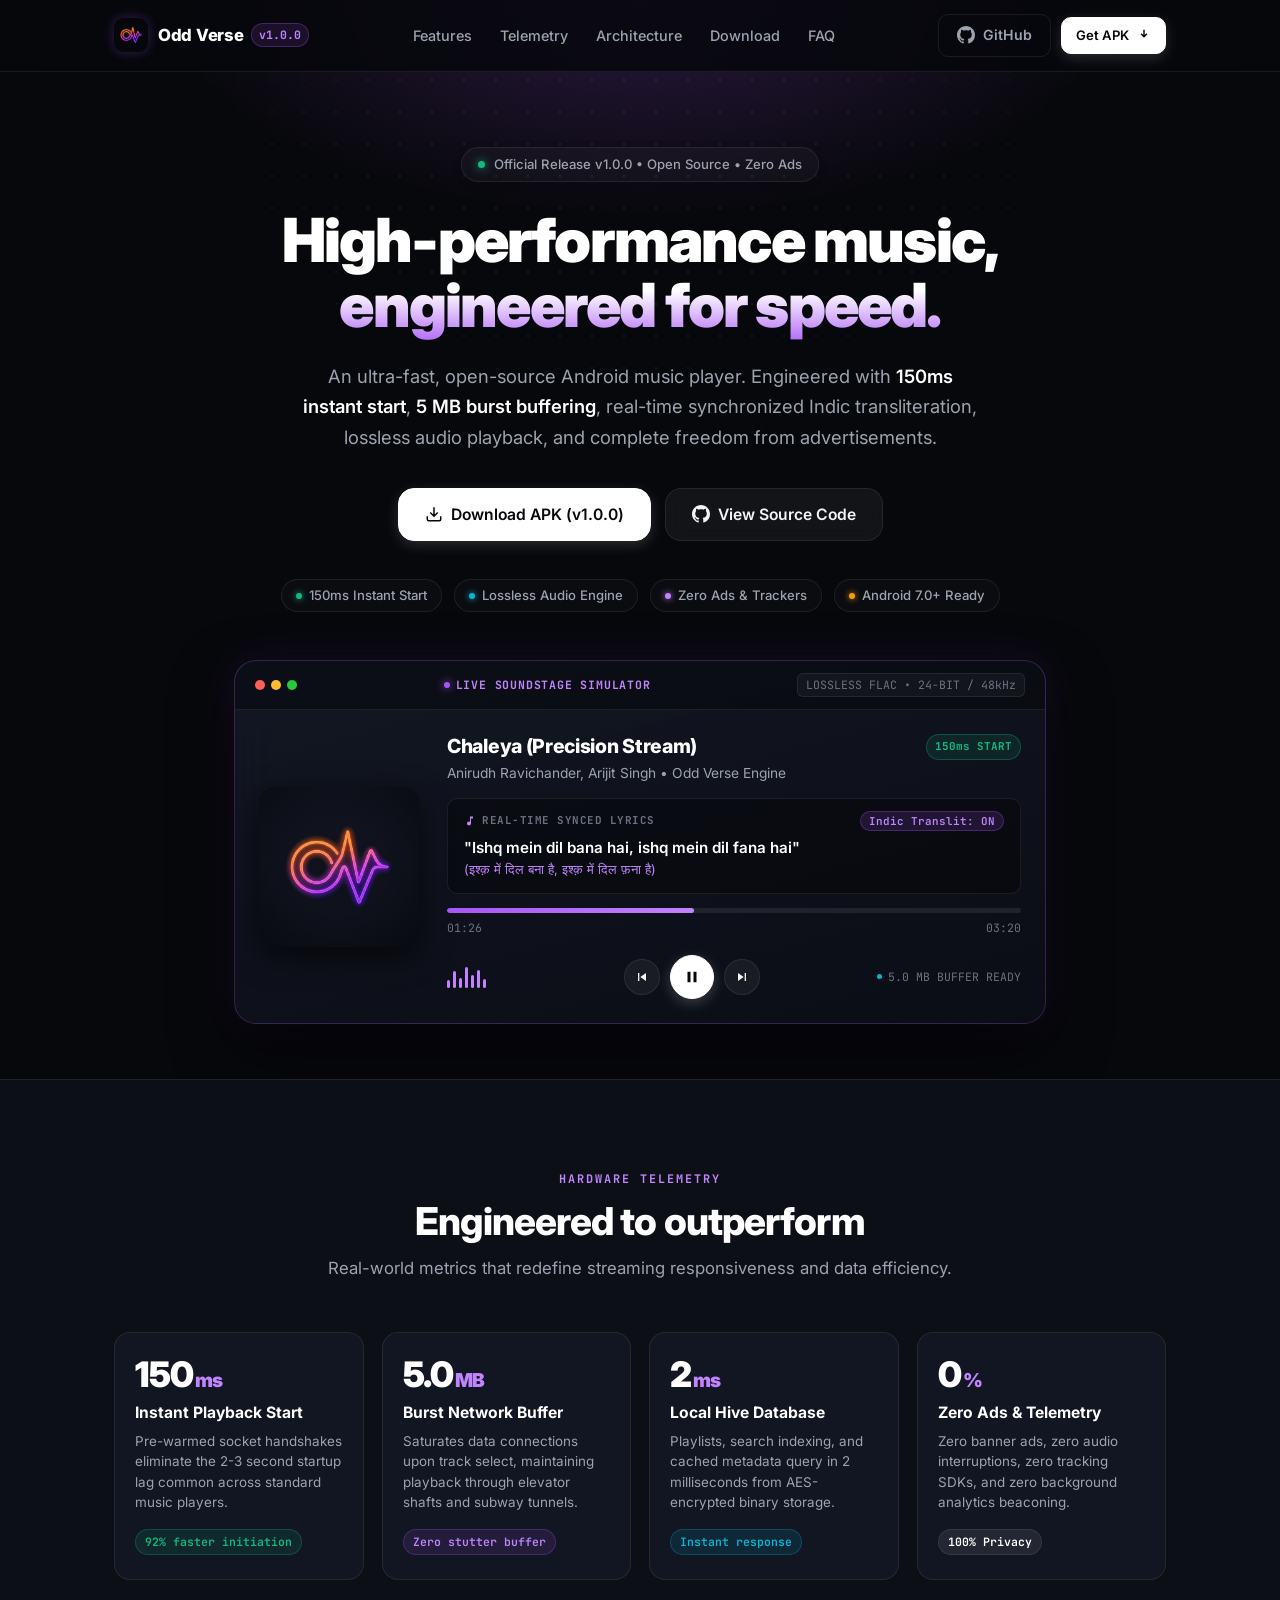
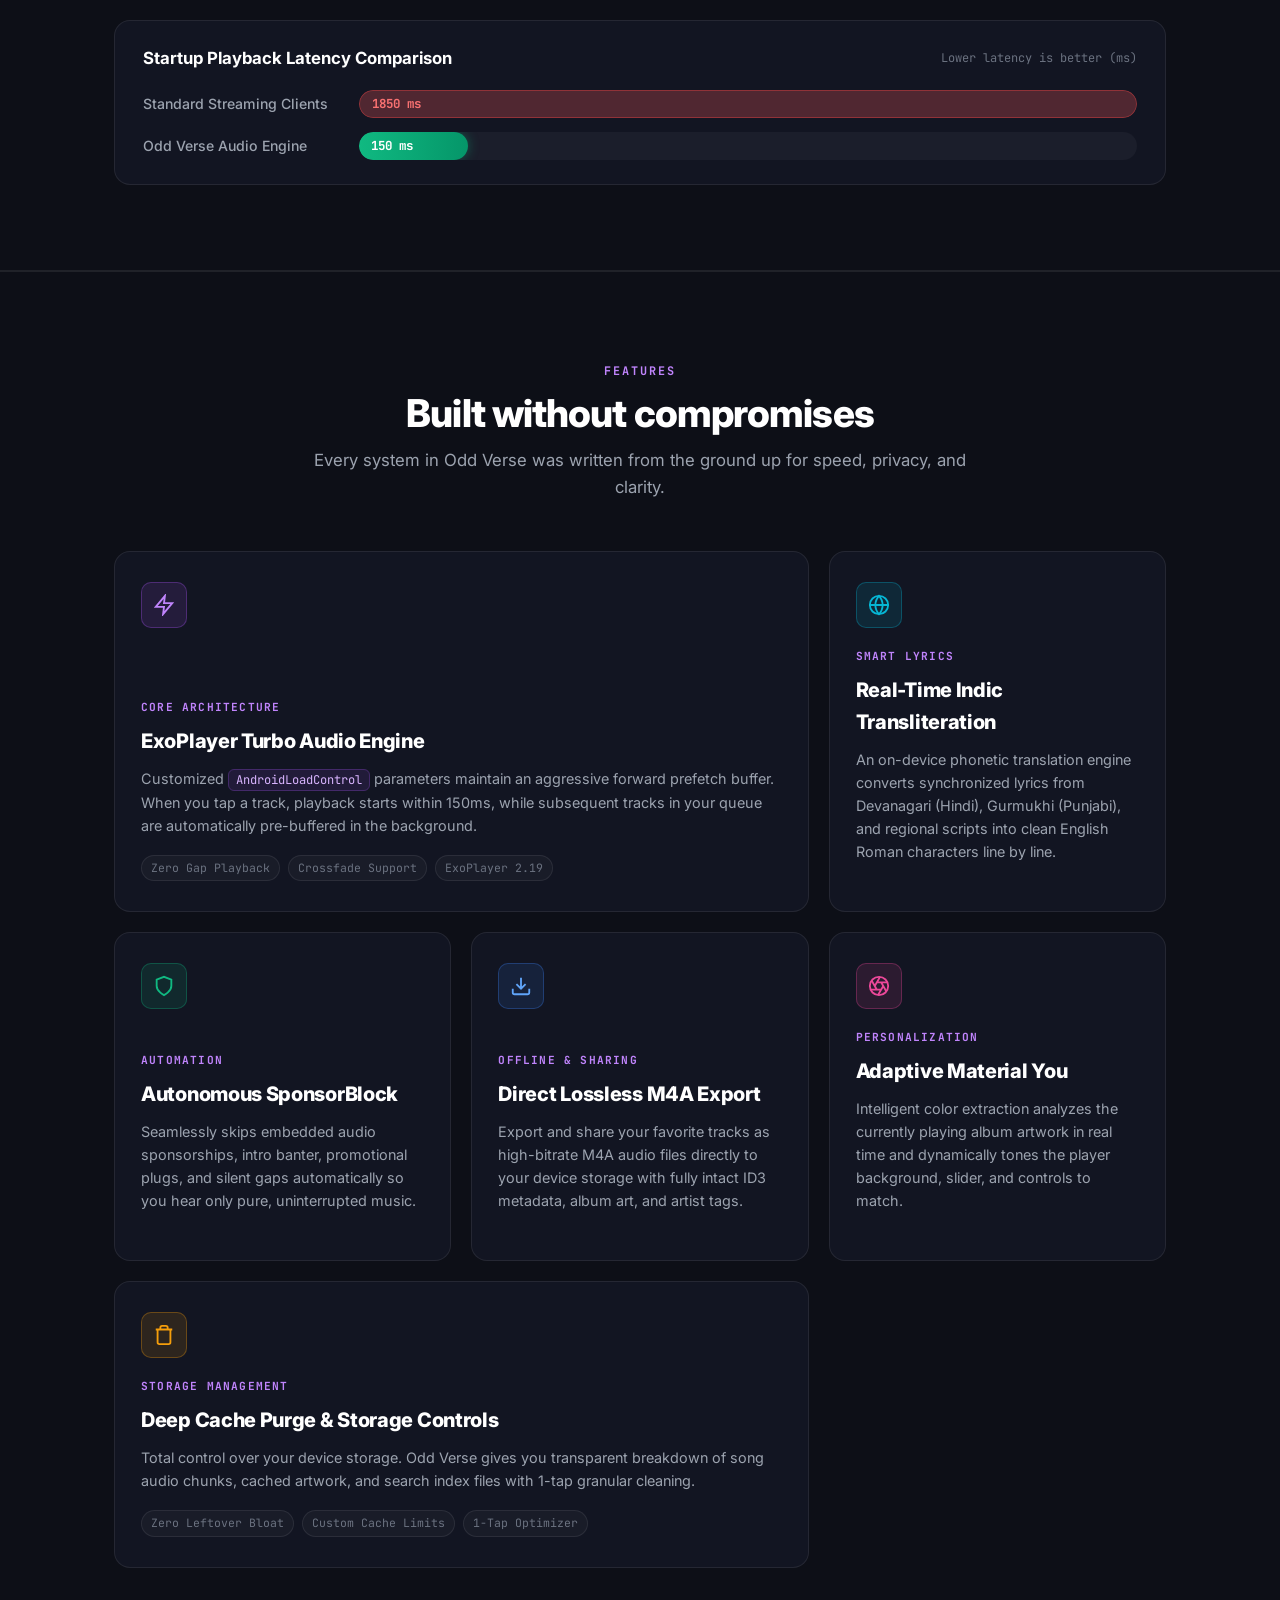
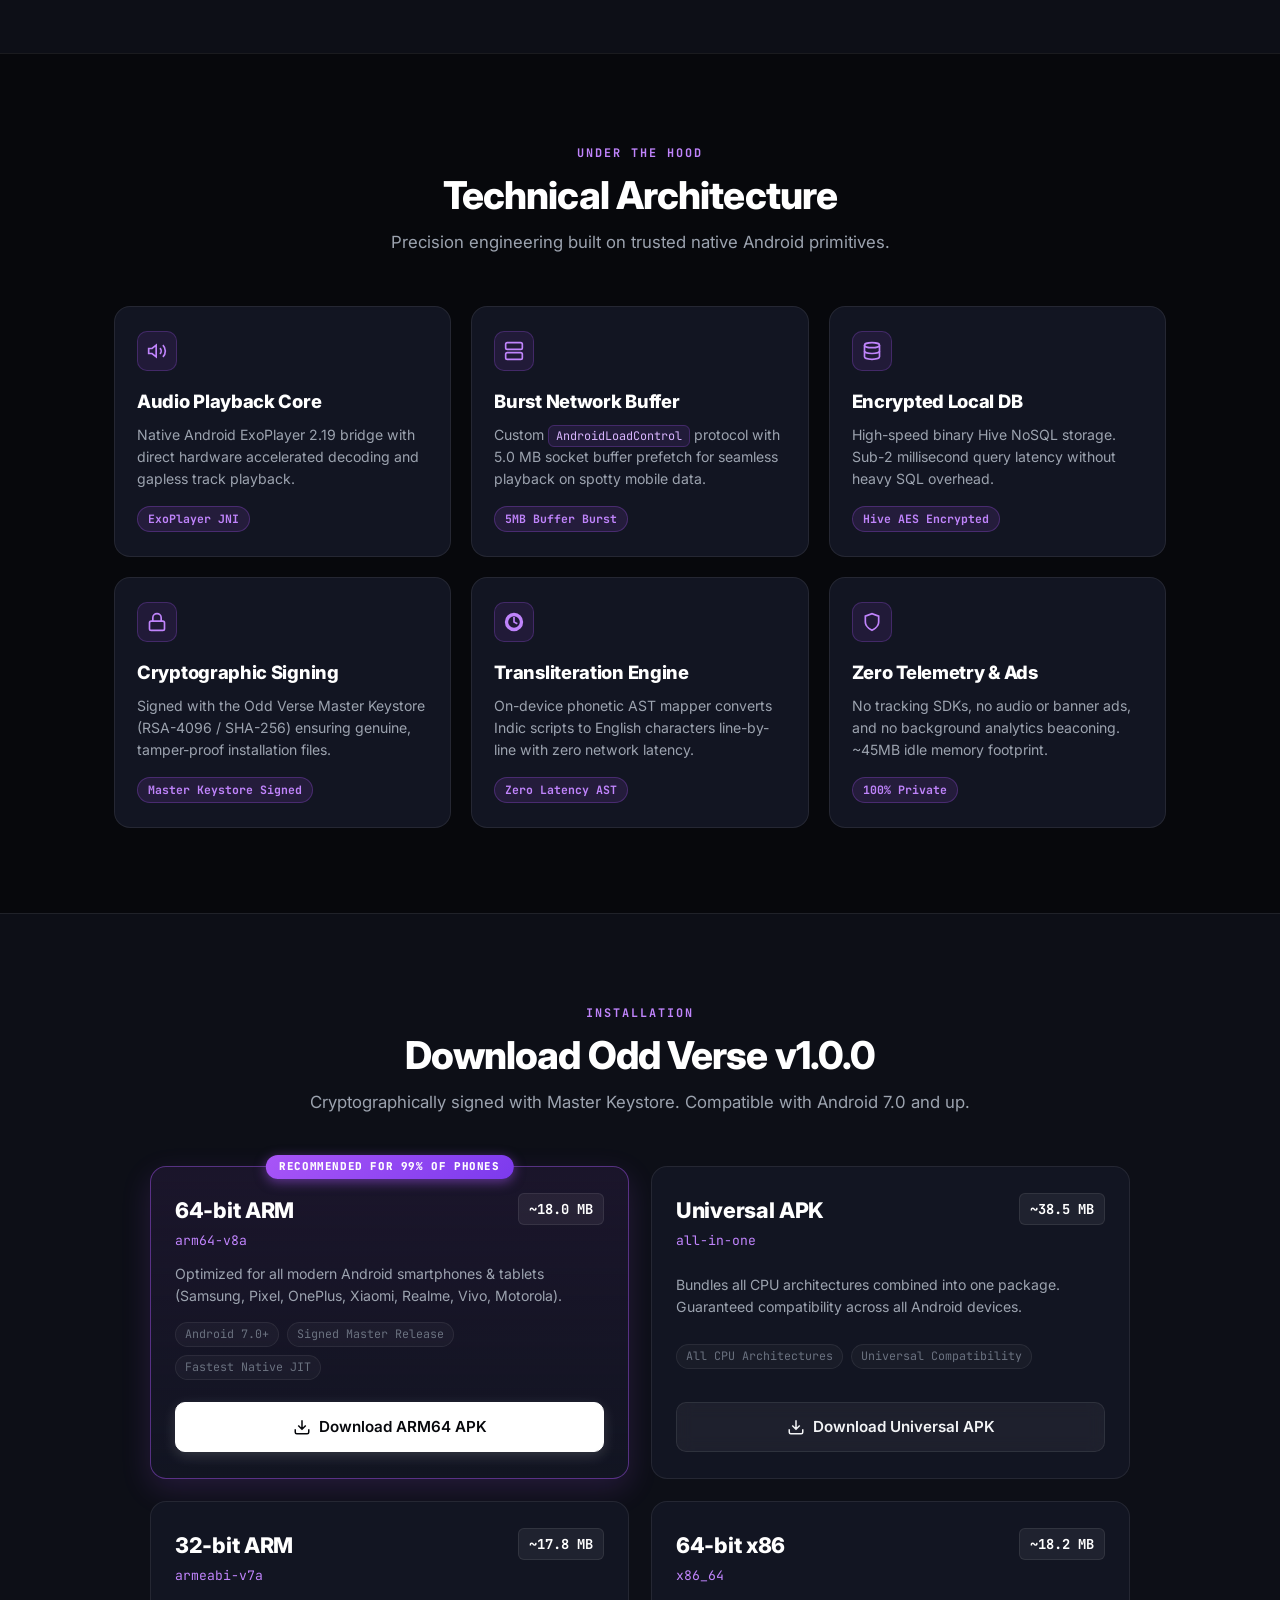
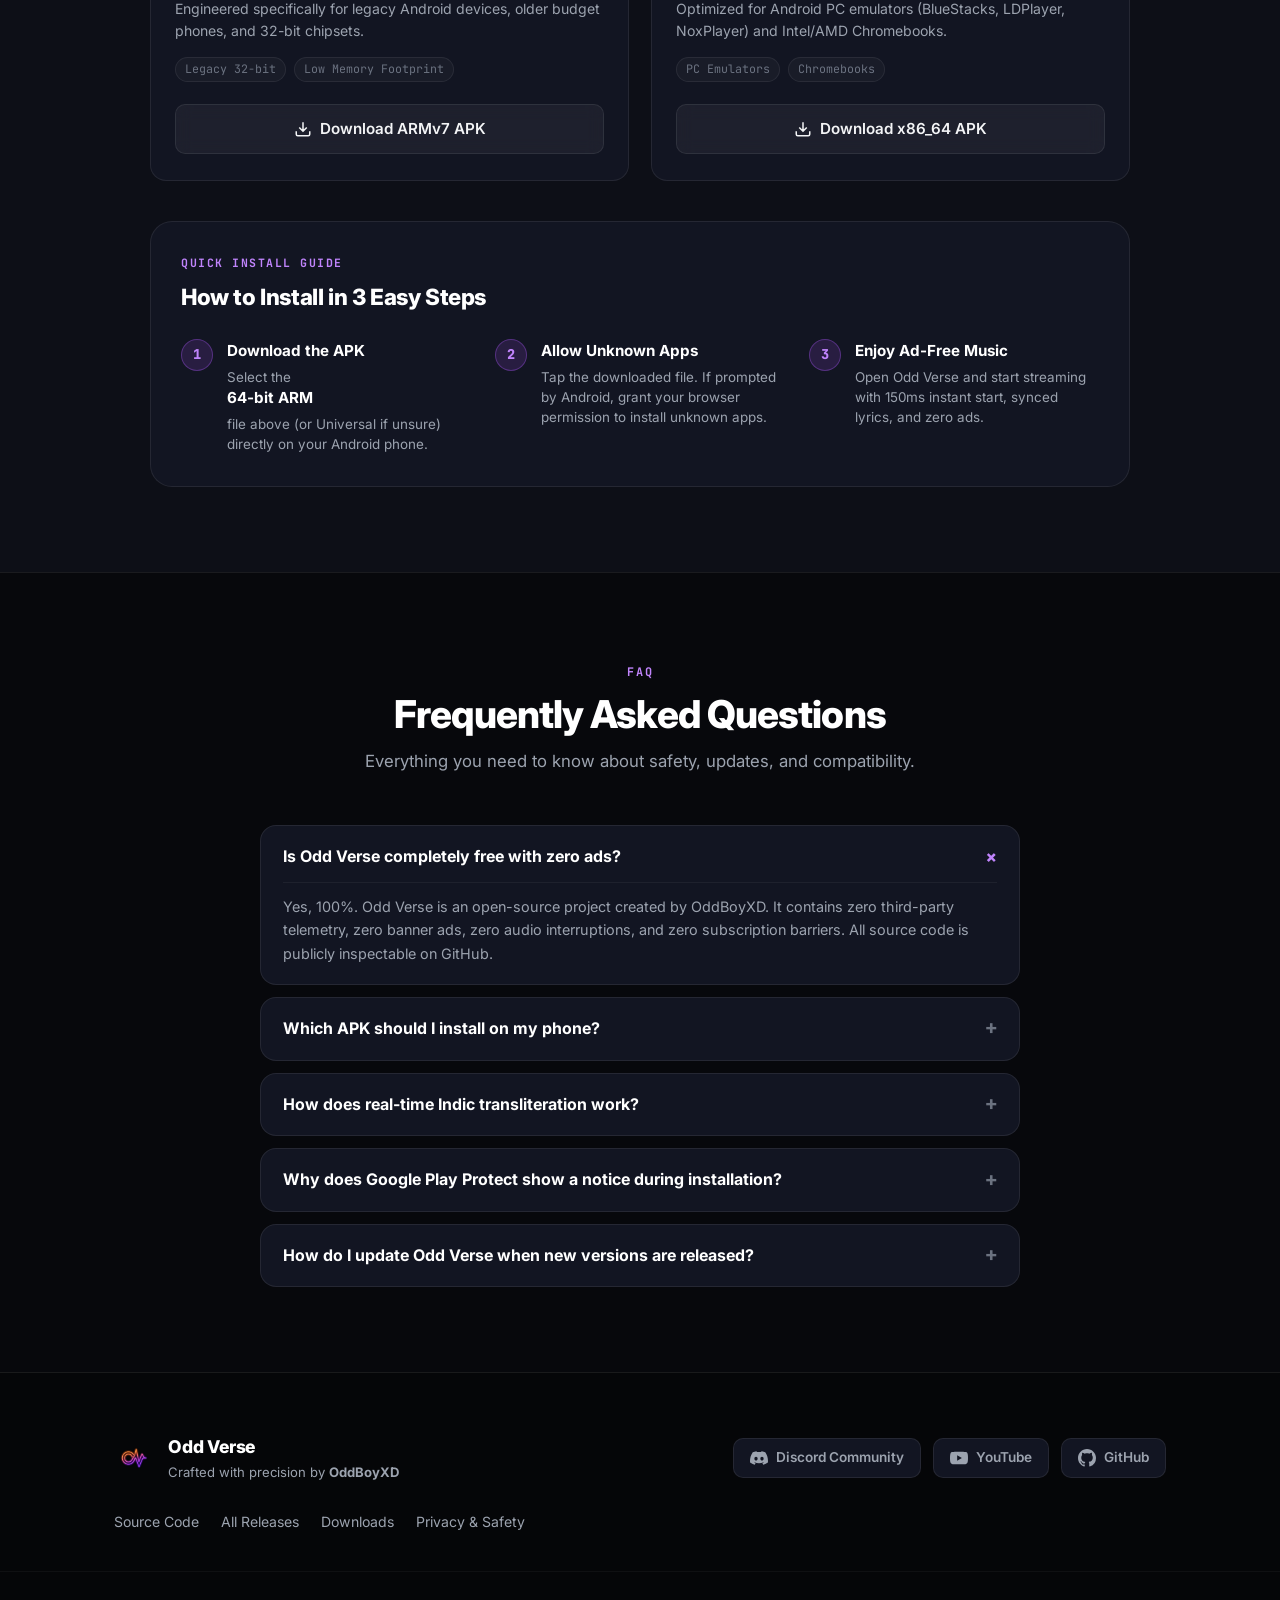
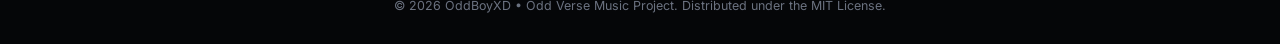
==== commit 9d7a245e: "perf(web): remove heavy screenshots, optimize architecture grid, and maximize mobile/desktop perform" ====
--- a/docs/index.html
+++ b/docs/index.html
@@ -26,7 +26,7 @@
   <link rel="stylesheet" href="style.css">
 </head>
 <body>
-  <!-- Ambient Top Glow & Background Grid -->
+  <!-- Ambient Top Glow & Micro Grid Background -->
   <div class="top-glow" aria-hidden="true"></div>
   <div class="bg-grid-overlay" aria-hidden="true"></div>
 
@@ -34,7 +34,7 @@
   <header class="header" id="header">
     <div class="header-container">
       <a href="#" class="brand" aria-label="Odd Verse Home">
-        <img src="assets/logo.png" alt="Odd Verse Logo" class="brand-img" width="32" height="32">
+        <img src="assets/logo.png" alt="Odd Verse Logo" class="brand-img" width="34" height="34">
         <div class="brand-text">
           <span class="brand-name">Odd Verse</span>
           <span class="brand-badge">v1.0.0</span>
@@ -42,9 +42,9 @@
       </a>
 
       <nav class="nav-links" aria-label="Primary Navigation">
-        <a href="#showcase" class="nav-link">Showcase</a>
         <a href="#features" class="nav-link">Features</a>
-        <a href="#specs" class="nav-link">Architecture</a>
+        <a href="#benchmarks" class="nav-link">Telemetry</a>
+        <a href="#architecture" class="nav-link">Architecture</a>
         <a href="#downloads" class="nav-link">Download</a>
         <a href="#faq" class="nav-link">FAQ</a>
       </nav>
@@ -72,16 +72,16 @@
     <!-- Mobile Slide Navigation -->
     <div class="mobile-nav" id="mobileNav" hidden>
       <div class="mobile-nav-inner">
-        <a href="#showcase" class="mobile-item">
-          <span>App Showcase</span>
-          <span class="mobile-arrow">→</span>
-        </a>
         <a href="#features" class="mobile-item">
           <span>Key Features</span>
           <span class="mobile-arrow">→</span>
         </a>
-        <a href="#specs" class="mobile-item">
-          <span>Performance & Engine</span>
+        <a href="#benchmarks" class="mobile-item">
+          <span>Hardware Telemetry</span>
+          <span class="mobile-arrow">→</span>
+        </a>
+        <a href="#architecture" class="mobile-item">
+          <span>Audio Engine Specs</span>
           <span class="mobile-arrow">→</span>
         </a>
         <a href="#downloads" class="mobile-item">
@@ -124,7 +124,7 @@
         </h1>
 
         <p class="hero-description">
-          Odd Verse is an ultra-fast, open-source Android music streaming player. Engineered with 
+          An ultra-fast, open-source Android music player. Engineered with 
           <strong>150ms instant start</strong>, <strong>5 MB burst buffering</strong>, real-time synchronized 
           Indic transliteration, lossless audio playback, and complete freedom from advertisements.
         </p>
@@ -157,15 +157,15 @@
           </div>
           <div class="badge-item">
             <span class="badge-dot purple"></span>
-            <span>Zero Trackers & Ads</span>
+            <span>Zero Ads & Trackers</span>
           </div>
           <div class="badge-item">
             <span class="badge-dot orange"></span>
-            <span>Android 7.0 to 15 Ready</span>
-          </div>
-        </div>
-
-        <!-- Interactive Soundstage Player Mockup -->
+            <span>Android 7.0+ Ready</span>
+          </div>
+        </div>
+
+        <!-- Interactive Futuristic Soundstage Player Terminal -->
         <div class="player-mockup-wrapper">
           <div class="player-mockup" id="playerMockup">
             <div class="player-top-bar">
@@ -178,25 +178,25 @@
                 <span class="pulse-ring"></span>
                 <span>LIVE SOUNDSTAGE SIMULATOR</span>
               </div>
-              <div class="player-quality-tag">LOSSLESS FLAC • 24-BIT</div>
+              <div class="player-quality-tag">LOSSLESS FLAC • 24-BIT / 48kHz</div>
             </div>
 
             <div class="player-body">
               <div class="player-artwork">
-                <img src="assets/logo.png" alt="Odd Verse Cover" class="player-art-img">
+                <img src="assets/logo.png" alt="Odd Verse Artwork" class="player-art-img" width="160" height="160">
                 <div class="artwork-glow"></div>
               </div>
 
               <div class="player-info-section">
-                <div class="player-track-meta">
-                  <div class="player-title-row">
-                    <span class="player-title">Chaleya (Precision Stream)</span>
-                    <span class="badge-chip">150ms START</span>
-                  </div>
-                  <span class="player-artist">Anirudh Ravichander, Arijit Singh • Odd Verse Engine</span>
+                <div class="player-title-row">
+                  <div>
+                    <span class="player-title" id="trackTitle">Chaleya (Precision Stream)</span>
+                    <span class="player-artist" id="trackArtist">Anirudh Ravichander, Arijit Singh • Odd Verse Engine</span>
+                  </div>
+                  <span class="badge-chip" id="trackBadge">150ms START</span>
                 </div>
 
-                <!-- Lyrics Synchronizer Simulation -->
+                <!-- Lyrics Synchronizer Simulation with Transliteration Toggle -->
                 <div class="player-lyrics-box">
                   <div class="lyrics-header">
                     <span class="lyrics-label">
@@ -205,11 +205,11 @@
                       </svg>
                       REAL-TIME SYNCED LYRICS
                     </span>
-                    <button class="translit-btn" id="translitBtn" title="Toggle English Transliteration">
+                    <button class="translit-btn" id="translitBtn" title="Toggle English Romanization" aria-label="Toggle Transliteration">
                       <span id="translitLabel">Indic Translit: ON</span>
                     </button>
                   </div>
-                  <div class="lyrics-line active" id="currentLyric">
+                  <div class="lyrics-line" id="currentLyric">
                     "Ishq mein dil bana hai, ishq mein dil fana hai"
                   </div>
                   <div class="lyrics-sub" id="subLyric">
@@ -219,7 +219,7 @@
 
                 <!-- Track Progress Bar -->
                 <div class="player-progress-container">
-                  <div class="progress-bar-bg" id="progressBarBg">
+                  <div class="progress-bar-bg" id="progressBarBg" title="Click to seek">
                     <div class="progress-bar-fill" id="progressBarFill" style="width: 42%;"></div>
                   </div>
                   <div class="progress-time-row">
@@ -228,9 +228,9 @@
                   </div>
                 </div>
 
-                <!-- Player Controls & Equalizer -->
+                <!-- Player Controls & Equalizer Spectrum -->
                 <div class="player-controls-row">
-                  <div class="audio-visualizer" id="audioVisualizer" aria-label="Audio Spectrum Visualizer">
+                  <div class="audio-visualizer" id="audioVisualizer" aria-label="Frequency Spectrum">
                     <span class="v-bar"></span>
                     <span class="v-bar"></span>
                     <span class="v-bar"></span>
@@ -241,14 +241,14 @@
                   </div>
 
                   <div class="player-buttons">
-                    <button class="player-btn" id="prevTrackBtn" aria-label="Previous Track">
+                    <button class="player-btn" id="prevTrackBtn" aria-label="Previous Track" title="Previous Track">
                       <svg viewBox="0 0 24 24" fill="currentColor"><path d="M6 6h2v12H6zm3.5 6l8.5 6V6z"/></svg>
                     </button>
-                    <button class="player-btn btn-play-pause" id="playPauseBtn" aria-label="Play or Pause Track">
-                      <svg id="playIcon" viewBox="0 0 24 24" fill="currentColor"><path d="M8 5v14l11-7z"/></svg>
-                      <svg id="pauseIcon" viewBox="0 0 24 24" fill="currentColor" style="display:none;"><path d="M6 19h4V5H6v14zm8-14v14h4V5h-4z"/></svg>
+                    <button class="player-btn btn-play-pause" id="playPauseBtn" aria-label="Play or Pause" title="Play / Pause">
+                      <svg id="playIcon" viewBox="0 0 24 24" fill="currentColor" style="display:none;"><path d="M8 5v14l11-7z"/></svg>
+                      <svg id="pauseIcon" viewBox="0 0 24 24" fill="currentColor"><path d="M6 19h4V5H6v14zm8-14v14h4V5h-4z"/></svg>
                     </button>
-                    <button class="player-btn" id="nextTrackBtn" aria-label="Next Track">
+                    <button class="player-btn" id="nextTrackBtn" aria-label="Next Track" title="Next Track">
                       <svg viewBox="0 0 24 24" fill="currentColor"><path d="M6 18l8.5-6L6 6v12zM16 6v12h2V6h-2z"/></svg>
                     </button>
                   </div>
@@ -265,11 +265,11 @@
       </div>
     </section>
 
-    <!-- Key Metrics & Architecture Bar -->
-    <section class="section metrics-section" id="specs">
+    <!-- Key Metrics & Benchmarks Section -->
+    <section class="section metrics-section" id="benchmarks">
       <div class="container">
         <div class="section-head text-center">
-          <div class="eyebrow">TELEMETRY & HARDWARE</div>
+          <div class="eyebrow">HARDWARE TELEMETRY</div>
           <h2 class="section-title">Engineered to outperform</h2>
           <p class="section-subtitle">Real-world metrics that redefine streaming responsiveness and data efficiency.</p>
         </div>
@@ -278,7 +278,7 @@
           <div class="metric-card">
             <div class="metric-val">150<span class="unit">ms</span></div>
             <div class="metric-title">Instant Playback Start</div>
-            <p class="metric-desc">Pre-warmed socket handshakes eliminate the 2-3 second startup delay found in other streaming clients.</p>
+            <p class="metric-desc">Pre-warmed socket handshakes eliminate the 2-3 second startup lag common across standard music players.</p>
             <div class="metric-footer">
               <span class="stat-pill success">92% faster initiation</span>
             </div>
@@ -312,100 +312,25 @@
           </div>
         </div>
 
-        <!-- Latency Comparison Matrix -->
+        <!-- Latency Comparison Panel -->
         <div class="comparison-panel">
           <div class="comparison-title-row">
-            <h3>Startup Latency Comparison</h3>
+            <h3>Startup Playback Latency Comparison</h3>
             <span class="comparison-note">Lower latency is better (ms)</span>
           </div>
           <div class="comparison-bars">
             <div class="comparison-row">
-              <span class="comp-label">Standard Music Apps</span>
+              <span class="comp-label">Standard Streaming Clients</span>
               <div class="comp-bar-wrapper">
                 <div class="comp-bar-fill standard" style="width: 100%;">1850 ms</div>
               </div>
             </div>
             <div class="comparison-row">
-              <span class="comp-label">Odd Verse Engine</span>
+              <span class="comp-label">Odd Verse Audio Engine</span>
               <div class="comp-bar-wrapper">
-                <div class="comp-bar-fill oddverse" style="width: 12%;">150 ms</div>
-              </div>
-            </div>
-          </div>
-        </div>
-      </div>
-    </section>
-
-    <!-- App Showcase Gallery -->
-    <section class="section showcase-section" id="showcase">
-      <div class="container">
-        <div class="section-head text-center">
-          <div class="eyebrow">APP SHOWCASE</div>
-          <h2 class="section-title">Designed for modern Android</h2>
-          <p class="section-subtitle">Take a closer look at the actual interface running on native Android devices.</p>
-        </div>
-
-        <!-- Tab Controls -->
-        <div class="showcase-tabs" role="tablist">
-          <button class="tab-btn active" data-target="0" role="tab" aria-selected="true">
-            <span class="tab-dot"></span>
-            <span>Now Playing & Artwork</span>
-          </button>
-          <button class="tab-btn" data-target="1" role="tab" aria-selected="false">
-            <span class="tab-dot"></span>
-            <span>Synced Indic Lyrics</span>
-          </button>
-          <button class="tab-btn" data-target="2" role="tab" aria-selected="false">
-            <span class="tab-dot"></span>
-            <span>Offline & Cache Engine</span>
-          </button>
-          <button class="tab-btn" data-target="3" role="tab" aria-selected="false">
-            <span class="tab-dot"></span>
-            <span>Discovery & Library</span>
-          </button>
-        </div>
-
-        <!-- Showcase Screen Container -->
-        <div class="showcase-viewer">
-          <div class="device-frame">
-            <div class="device-notch"></div>
-            <div class="device-screen">
-              <img src="assets/screenshots/1.jpg" alt="Odd Verse App Interface" id="showcaseImg" class="showcase-image">
-            </div>
-            <div class="device-glow" id="deviceGlow"></div>
-          </div>
-
-          <div class="showcase-caption">
-            <div class="caption-tag" id="captionTag">SCREEN 01 • NOW PLAYING</div>
-            <h3 class="caption-title" id="captionTitle">Lossless Audio & Dynamic Material You</h3>
-            <p class="caption-text" id="captionText">
-              Enjoy high-fidelity streaming with automatic color harmonization extracted directly from the active album cover. Full hardware equalizer and soundstage controls right at your fingertips.
-            </p>
-            <div class="caption-features" id="captionFeatures">
-              <span class="feature-tag">Lossless FLAC</span>
-              <span class="feature-tag">Material 3 Palette</span>
-              <span class="feature-tag">10-Band EQ</span>
-            </div>
-          </div>
-        </div>
-
-        <!-- Thumbnail Navigation Strip -->
-        <div class="thumbnail-strip">
-          <div class="thumb-item active" data-index="0">
-            <img src="assets/screenshots/1.jpg" alt="Screen 1 Thumbnail">
-            <span>Now Playing</span>
-          </div>
-          <div class="thumb-item" data-index="1">
-            <img src="assets/screenshots/2.jpg" alt="Screen 2 Thumbnail">
-            <span>Synced Lyrics</span>
-          </div>
-          <div class="thumb-item" data-index="2">
-            <img src="assets/screenshots/3.jpg" alt="Screen 3 Thumbnail">
-            <span>Cache Tools</span>
-          </div>
-          <div class="thumb-item" data-index="3">
-            <img src="assets/screenshots/4.jpg" alt="Screen 4 Thumbnail">
-            <span>Home Feed</span>
+                <div class="comp-bar-fill oddverse" style="width: 14%;">150 ms</div>
+              </div>
+            </div>
           </div>
         </div>
       </div>
@@ -417,7 +342,7 @@
         <div class="section-head text-center">
           <div class="eyebrow">FEATURES</div>
           <h2 class="section-title">Built without compromises</h2>
-          <p class="section-subtitle">Every system in Odd Verse was written from the ground up for performance, privacy, and clarity.</p>
+          <p class="section-subtitle">Every system in Odd Verse was written from the ground up for speed, privacy, and clarity.</p>
         </div>
 
         <div class="bento-grid">
@@ -432,10 +357,10 @@
               <div class="bento-tag">CORE ARCHITECTURE</div>
               <h3 class="bento-title">ExoPlayer Turbo Audio Engine</h3>
               <p class="bento-desc">
-                Customized <code>AndroidLoadControl</code> parameters maintain an aggressive forward prefetch buffer. When you tap a track, playback starts within 150ms, while subsequent tracks in your playlist are automatically pre-buffered in the background.
+                Customized <code>AndroidLoadControl</code> parameters maintain an aggressive forward prefetch buffer. When you tap a track, playback starts within 150ms, while subsequent tracks in your queue are automatically pre-buffered in the background.
               </p>
               <div class="bento-chips">
-                <span class="chip">Zero Playback Gap</span>
+                <span class="chip">Zero Gap Playback</span>
                 <span class="chip">Crossfade Support</span>
                 <span class="chip">ExoPlayer 2.19</span>
               </div>
@@ -471,7 +396,7 @@
               <div class="bento-tag">AUTOMATION</div>
               <h3 class="bento-title">Autonomous SponsorBlock</h3>
               <p class="bento-desc">
-                Seamlessly skips embedded audio sponsorships, intro banter, promotional plugs, and silent gaps automatically so you hear only uninterrupted music.
+                Seamlessly skips embedded audio sponsorships, intro banter, promotional plugs, and silent gaps automatically so you hear only pure, uninterrupted music.
               </p>
             </div>
           </div>
@@ -534,57 +459,89 @@
       </div>
     </section>
 
-    <!-- Architecture & Technical Specs -->
-    <section class="section specs-section">
+    <!-- Architecture & Technical Specs Grid -->
+    <section class="section specs-section" id="architecture">
       <div class="container">
         <div class="section-head text-center">
           <div class="eyebrow">UNDER THE HOOD</div>
           <h2 class="section-title">Technical Architecture</h2>
-          <p class="section-subtitle">Precision engineering built on trusted open-source technology.</p>
-        </div>
-
-        <div class="specs-table-wrapper">
-          <table class="specs-table">
-            <thead>
-              <tr>
-                <th>Component</th>
-                <th>Odd Verse Implementation</th>
-                <th>Benefit</th>
-              </tr>
-            </thead>
-            <tbody>
-              <tr>
-                <td><strong>Audio Playback Engine</strong></td>
-                <td>Native Android ExoPlayer 2.19 via JNI bridge</td>
-                <td>Hardware accelerated decoding with gapless track transitions</td>
-              </tr>
-              <tr>
-                <td><strong>Socket Buffer Control</strong></td>
-                <td>Custom <code>AndroidLoadControl</code> (5MB burst prefetch)</td>
-                <td>Immunity against high-jitter cellular networks and packet drops</td>
-              </tr>
-              <tr>
-                <td><strong>Local Storage Box</strong></td>
-                <td>Encrypted Hive NoSQL Key-Value Store</td>
-                <td>Sub-2ms querying speed without sqlite overhead</td>
-              </tr>
-              <tr>
-                <td><strong>Transliteration Layer</strong></td>
-                <td>Synchronized client-side phonetic AST mapper</td>
-                <td>Zero network delay; parses Hindi/Punjabi syllables in real time</td>
-              </tr>
-              <tr>
-                <td><strong>Code Signing</strong></td>
-                <td>Cryptographically signed with Master Keystore (RSA-4096 / SHA-256)</td>
-                <td>Guaranteed APK authenticity and safe updates</td>
-              </tr>
-              <tr>
-                <td><strong>Telemetry & Ads</strong></td>
-                <td>Completely absent (Zero third-party trackers)</td>
-                <td>Maximum battery life, lowest RAM consumption (~45MB idle)</td>
-              </tr>
-            </tbody>
-          </table>
+          <p class="section-subtitle">Precision engineering built on trusted native Android primitives.</p>
+        </div>
+
+        <div class="arch-cards-grid">
+          <div class="arch-card">
+            <div class="arch-icon">
+              <svg viewBox="0 0 24 24" fill="none" stroke="currentColor" stroke-width="2">
+                <polygon points="11 5 6 9 2 9 2 15 6 15 11 19 11 5"/>
+                <path d="M19.07 4.93a10 10 0 0 1 0 14.14M15.54 8.46a5 5 0 0 1 0 7.07"/>
+              </svg>
+            </div>
+            <h3 class="arch-title">Audio Playback Core</h3>
+            <p class="arch-desc">Native Android ExoPlayer 2.19 bridge with direct hardware accelerated decoding and gapless track playback.</p>
+            <div class="arch-badge">ExoPlayer JNI</div>
+          </div>
+
+          <div class="arch-card">
+            <div class="arch-icon">
+              <svg viewBox="0 0 24 24" fill="none" stroke="currentColor" stroke-width="2">
+                <rect x="2" y="2" width="20" height="8" rx="2" ry="2"/>
+                <rect x="2" y="14" width="20" height="8" rx="2" ry="2"/>
+                <line x1="6" y1="6" x2="6.01" y2="6"/>
+                <line x1="6" y1="18" x2="6.01" y2="18"/>
+              </svg>
+            </div>
+            <h3 class="arch-title">Burst Network Buffer</h3>
+            <p class="arch-desc">Custom <code>AndroidLoadControl</code> protocol with 5.0 MB socket buffer prefetch for seamless playback on spotty mobile data.</p>
+            <div class="arch-badge">5MB Buffer Burst</div>
+          </div>
+
+          <div class="arch-card">
+            <div class="arch-icon">
+              <svg viewBox="0 0 24 24" fill="none" stroke="currentColor" stroke-width="2">
+                <ellipse cx="12" cy="5" rx="9" ry="3"/>
+                <path d="M21 12c0 1.66-4 3-9 3s-9-1.34-9-3"/>
+                <path d="M3 5v14c0 1.66 4 3 9 3s9-1.34 9-3V5"/>
+              </svg>
+            </div>
+            <h3 class="arch-title">Encrypted Local DB</h3>
+            <p class="arch-desc">High-speed binary Hive NoSQL storage. Sub-2 millisecond query latency without heavy SQL overhead.</p>
+            <div class="arch-badge">Hive AES Encrypted</div>
+          </div>
+
+          <div class="arch-card">
+            <div class="arch-icon">
+              <svg viewBox="0 0 24 24" fill="none" stroke="currentColor" stroke-width="2">
+                <rect x="3" y="11" width="18" height="11" rx="2" ry="2"/>
+                <path d="M7 11V7a5 5 0 0 1 10 0v4"/>
+              </svg>
+            </div>
+            <h3 class="arch-title">Cryptographic Signing</h3>
+            <p class="arch-desc">Signed with the Odd Verse Master Keystore (RSA-4096 / SHA-256) ensuring genuine, tamper-proof installation files.</p>
+            <div class="arch-badge">Master Keystore Signed</div>
+          </div>
+
+          <div class="arch-card">
+            <div class="arch-icon">
+              <svg viewBox="0 0 24 24" fill="none" stroke="currentColor" stroke-width="2">
+                <path d="M12 2a10 10 0 1 0 10 10A10 10 0 0 0 12 2zm0 18a8 8 0 1 1 8-8 8 8 0 0 1-8 8z"/>
+                <path d="M12 6v6l4 2"/>
+              </svg>
+            </div>
+            <h3 class="arch-title">Transliteration Engine</h3>
+            <p class="arch-desc">On-device phonetic AST mapper converts Indic scripts to English characters line-by-line with zero network latency.</p>
+            <div class="arch-badge">Zero Latency AST</div>
+          </div>
+
+          <div class="arch-card">
+            <div class="arch-icon">
+              <svg viewBox="0 0 24 24" fill="none" stroke="currentColor" stroke-width="2">
+                <path d="M12 22s8-4 8-10V5l-8-3-8 3v7c0 6 8 10 8 10z"/>
+              </svg>
+            </div>
+            <h3 class="arch-title">Zero Telemetry & Ads</h3>
+            <p class="arch-desc">No tracking SDKs, no audio or banner ads, and no background analytics beaconing. ~45MB idle memory footprint.</p>
+            <div class="arch-badge">100% Private</div>
+          </div>
         </div>
       </div>
     </section>
@@ -595,7 +552,7 @@
         <div class="section-head text-center">
           <div class="eyebrow">INSTALLATION</div>
           <h2 class="section-title">Download Odd Verse v1.0.0</h2>
-          <p class="section-subtitle">Cryptographically signed with the Odd Verse Master Keystore. Compatible with Android 7.0 and up.</p>
+          <p class="section-subtitle">Cryptographically signed with Master Keystore. Compatible with Android 7.0 and up.</p>
         </div>
 
         <div class="download-cards">
@@ -609,7 +566,7 @@
               </div>
               <span class="dl-size">~18.0 MB</span>
             </div>
-            <p class="dl-text">Optimized for all modern Android smartphones and tablets (Samsung, Google Pixel, OnePlus, Xiaomi, Realme, Vivo, Motorola).</p>
+            <p class="dl-text">Optimized for all modern Android smartphones & tablets (Samsung, Pixel, OnePlus, Xiaomi, Realme, Vivo, Motorola).</p>
             <div class="dl-meta">
               <span class="dl-chip">Android 7.0+</span>
               <span class="dl-chip">Signed Master Release</span>
@@ -632,7 +589,7 @@
               </div>
               <span class="dl-size">~38.5 MB</span>
             </div>
-            <p class="dl-text">Bundles all CPU architectures combined into one package. Guaranteed compatibility across all Android devices if you are unsure.</p>
+            <p class="dl-text">Bundles all CPU architectures combined into one package. Guaranteed compatibility across all Android devices.</p>
             <div class="dl-meta">
               <span class="dl-chip">All CPU Architectures</span>
               <span class="dl-chip">Universal Compatibility</span>
@@ -654,7 +611,7 @@
               </div>
               <span class="dl-size">~17.8 MB</span>
             </div>
-            <p class="dl-text">Engineered specifically for legacy Android devices, older budget phones, and devices running older 32-bit chipsets.</p>
+            <p class="dl-text">Engineered specifically for legacy Android devices, older budget phones, and 32-bit chipsets.</p>
             <div class="dl-meta">
               <span class="dl-chip">Legacy 32-bit</span>
               <span class="dl-chip">Low Memory Footprint</span>
@@ -693,7 +650,7 @@
         <!-- 3-Step Install Guide Card -->
         <div class="install-guide-card">
           <div class="guide-header">
-            <span class="guide-tag">QUICK START GUIDE</span>
+            <span class="guide-tag">QUICK INSTALL GUIDE</span>
             <h3 class="guide-title">How to Install in 3 Easy Steps</h3>
           </div>
           <div class="guide-steps">
@@ -714,8 +671,8 @@
             <div class="guide-step">
               <div class="step-num">3</div>
               <div class="step-content">
-                <strong>Play Ad-Free Music</strong>
-                <p>Open Odd Verse and stream or download unlimited lossless music with zero subscriptions or ads.</p>
+                <strong>Enjoy Ad-Free Music</strong>
+                <p>Open Odd Verse and start streaming with 150ms instant start, synced lyrics, and zero ads.</p>
               </div>
             </div>
           </div>
@@ -798,7 +755,7 @@
         </div>
       </div>
 
-      <!-- Social Media Links with Verified SVGs -->
+      <!-- Social Media Links with Official Logos -->
       <div class="footer-socials">
         <a href="https://discord.gg/mF2t4QAEyH" target="_blank" rel="noopener noreferrer" class="social-link social-discord" title="Join our Discord Community" aria-label="Discord">
           <svg class="social-icon" viewBox="0 0 24 24" fill="currentColor">
--- a/docs/style.css
+++ b/docs/style.css
@@ -1,12 +1,13 @@
 /* ==========================================================================
    Odd Verse — Precision Dark Obsidian & Neon Violet Design System
+   Ultra-Fast, Lag-Free, Sleek & Fully Responsive
    ========================================================================== */
 
 :root {
   --bg-main: #07080c;
   --bg-surface: #0d0f17;
   --bg-card: #121522;
-  --bg-card-hover: #181c2c;
+  --bg-card-hover: #171b2b;
   --bg-glass: rgba(18, 21, 34, 0.7);
 
   --border: rgba(255, 255, 255, 0.08);
@@ -63,7 +64,7 @@
   position: relative;
 }
 
-/* Background Atmospheric Overlays */
+/* Atmospheric Overlays */
 .top-glow {
   position: absolute;
   top: 0;
@@ -148,8 +149,8 @@
 }
 
 .brand-img {
-  width: 32px;
-  height: 32px;
+  width: 34px;
+  height: 34px;
   border-radius: 9px;
   object-fit: cover;
   box-shadow: 0 0 12px rgba(168, 85, 247, 0.3);
@@ -204,7 +205,7 @@
   gap: 10px;
 }
 
-/* Common Buttons */
+/* Buttons */
 .btn {
   display: inline-flex;
   align-items: center;
@@ -328,7 +329,7 @@
   transform: translateY(-3.5px) rotate(-45deg);
 }
 
-/* Mobile Slide Dropdown */
+/* Mobile Dropdown */
 .mobile-nav {
   background: rgba(10, 12, 19, 0.98);
   backdrop-filter: blur(24px);
@@ -598,15 +599,15 @@
 .player-body {
   padding: 24px;
   display: grid;
-  grid-template-columns: 180px 1fr;
+  grid-template-columns: 160px 1fr;
   gap: 28px;
   align-items: center;
 }
 
 .player-artwork {
   position: relative;
-  width: 180px;
-  height: 180px;
+  width: 160px;
+  height: 160px;
   border-radius: var(--radius-lg);
   overflow: hidden;
   box-shadow: 0 10px 30px rgba(0, 0, 0, 0.6);
@@ -633,16 +634,25 @@
 
 .player-title-row {
   display: flex;
-  align-items: center;
+  align-items: flex-start;
   justify-content: space-between;
   gap: 12px;
 }
 
 .player-title {
-  font-size: 1.25rem;
+  display: block;
+  font-size: 1.22rem;
   font-weight: 800;
   color: #ffffff;
   letter-spacing: -0.3px;
+  line-height: 1.3;
+}
+
+.player-artist {
+  display: block;
+  font-size: 0.86rem;
+  color: var(--text-muted);
+  margin-top: 2px;
 }
 
 .badge-chip {
@@ -652,14 +662,9 @@
   color: var(--accent-green);
   background: rgba(16, 185, 129, 0.12);
   border: 1px solid rgba(16, 185, 129, 0.3);
-  padding: 2px 7px;
+  padding: 3px 8px;
   border-radius: var(--radius-pill);
   white-space: nowrap;
-}
-
-.player-artist {
-  font-size: 0.88rem;
-  color: var(--text-muted);
 }
 
 /* Lyrics Display Container */
@@ -724,6 +729,7 @@
   font-size: 0.8rem;
   color: var(--accent-light);
   margin-top: 2px;
+  transition: opacity 0.2s ease;
 }
 
 /* Progress Bar */
@@ -912,7 +918,7 @@
 }
 
 /* ==========================================================================
-   Telemetry & Key Metrics Section
+   Hardware Telemetry & Metrics Section
    ========================================================================== */
 
 .metrics-section {
@@ -1088,214 +1094,6 @@
 }
 
 /* ==========================================================================
-   Showcase Gallery
-   ========================================================================== */
-
-.showcase-tabs {
-  display: flex;
-  align-items: center;
-  justify-content: center;
-  gap: 10px;
-  flex-wrap: wrap;
-  margin-bottom: 36px;
-}
-
-.tab-btn {
-  display: inline-flex;
-  align-items: center;
-  gap: 8px;
-  background: var(--bg-card);
-  border: 1px solid var(--border);
-  color: var(--text-muted);
-  font-family: var(--font-sans);
-  font-size: 0.88rem;
-  font-weight: 600;
-  padding: 10px 18px;
-  border-radius: var(--radius-pill);
-  cursor: pointer;
-  transition: all var(--transition-fast);
-}
-
-.tab-btn:hover {
-  background: var(--bg-card-hover);
-  color: #ffffff;
-  border-color: var(--border-hover);
-}
-
-.tab-btn.active {
-  background: rgba(168, 85, 247, 0.15);
-  border-color: var(--accent);
-  color: #ffffff;
-  box-shadow: 0 0 16px rgba(168, 85, 247, 0.25);
-}
-
-.tab-dot {
-  width: 6px;
-  height: 6px;
-  border-radius: 50%;
-  background: var(--text-dim);
-  transition: background var(--transition-fast);
-}
-
-.tab-btn.active .tab-dot {
-  background: var(--accent-light);
-  box-shadow: 0 0 6px var(--accent-light);
-}
-
-.showcase-viewer {
-  display: grid;
-  grid-template-columns: 320px 1fr;
-  gap: 48px;
-  align-items: center;
-  max-width: 920px;
-  margin: 0 auto 40px;
-  background: var(--bg-card);
-  border: 1px solid var(--border);
-  border-radius: var(--radius-xl);
-  padding: 36px;
-  box-shadow: 0 20px 50px rgba(0, 0, 0, 0.5);
-}
-
-.device-frame {
-  position: relative;
-  background: #000000;
-  border: 2px solid rgba(255, 255, 255, 0.15);
-  border-radius: 28px;
-  padding: 8px;
-  box-shadow: 0 16px 40px rgba(0, 0, 0, 0.8);
-  max-width: 290px;
-  margin: 0 auto;
-}
-
-.device-notch {
-  width: 70px;
-  height: 14px;
-  background: #000000;
-  border-radius: 0 0 10px 10px;
-  position: absolute;
-  top: 8px;
-  left: 50%;
-  transform: translateX(-50%);
-  z-index: 2;
-}
-
-.device-screen {
-  border-radius: 22px;
-  overflow: hidden;
-  position: relative;
-  background: #07080c;
-}
-
-.showcase-image {
-  width: 100%;
-  height: auto;
-  max-height: 480px;
-  object-fit: contain;
-  display: block;
-  transition: opacity 0.25s ease;
-}
-
-.device-glow {
-  position: absolute;
-  inset: -20px;
-  background: radial-gradient(circle, rgba(168, 85, 247, 0.2), transparent 70%);
-  z-index: -1;
-  pointer-events: none;
-}
-
-.showcase-caption {
-  text-align: left;
-  display: flex;
-  flex-direction: column;
-  gap: 14px;
-}
-
-.caption-tag {
-  font-family: var(--font-mono);
-  font-size: 0.75rem;
-  font-weight: 700;
-  color: var(--accent-light);
-  letter-spacing: 1.5px;
-}
-
-.caption-title {
-  font-size: 1.8rem;
-  font-weight: 800;
-  color: #ffffff;
-  letter-spacing: -0.6px;
-  line-height: 1.2;
-}
-
-.caption-text {
-  font-size: 1rem;
-  color: var(--text-muted);
-  line-height: 1.65;
-}
-
-.caption-features {
-  display: flex;
-  gap: 8px;
-  flex-wrap: wrap;
-  margin-top: 8px;
-}
-
-.feature-tag {
-  font-family: var(--font-mono);
-  font-size: 0.74rem;
-  color: #ffffff;
-  background: rgba(255, 255, 255, 0.05);
-  border: 1px solid var(--border);
-  padding: 4px 10px;
-  border-radius: var(--radius-pill);
-}
-
-.thumbnail-strip {
-  display: flex;
-  justify-content: center;
-  gap: 14px;
-  flex-wrap: wrap;
-}
-
-.thumb-item {
-  display: flex;
-  align-items: center;
-  gap: 8px;
-  background: var(--bg-card);
-  border: 1px solid var(--border);
-  border-radius: var(--radius-md);
-  padding: 6px 12px;
-  cursor: pointer;
-  transition: all var(--transition-fast);
-}
-
-.thumb-item img {
-  width: 24px;
-  height: 38px;
-  border-radius: 4px;
-  object-fit: cover;
-}
-
-.thumb-item span {
-  font-size: 0.82rem;
-  font-weight: 600;
-  color: var(--text-muted);
-}
-
-.thumb-item:hover {
-  border-color: var(--border-hover);
-  background: var(--bg-card-hover);
-}
-
-.thumb-item.active {
-  border-color: var(--accent);
-  background: rgba(168, 85, 247, 0.12);
-}
-
-.thumb-item.active span {
-  color: #ffffff;
-}
-
-/* ==========================================================================
    Bento Features Grid
    ========================================================================== */
 
@@ -1396,52 +1194,78 @@
 }
 
 /* ==========================================================================
-   Architecture Table Matrix
+   Architecture & Technical Specs Grid (Zero Horizontal Overflow)
    ========================================================================== */
 
 .specs-section {
   border-top: 1px solid var(--border);
 }
 
-.specs-table-wrapper {
+.arch-cards-grid {
+  display: grid;
+  grid-template-columns: repeat(3, 1fr);
+  gap: 20px;
+}
+
+.arch-card {
   background: var(--bg-card);
   border: 1px solid var(--border);
   border-radius: var(--radius-lg);
-  overflow-x: auto;
-  box-shadow: 0 12px 30px rgba(0, 0, 0, 0.4);
-}
-
-.specs-table {
-  width: 100%;
-  border-collapse: collapse;
-  text-align: left;
-  min-width: 600px;
-}
-
-.specs-table th {
-  background: rgba(0, 0, 0, 0.3);
-  padding: 16px 22px;
-  font-family: var(--font-mono);
-  font-size: 0.78rem;
+  padding: 24px 22px;
+  display: flex;
+  flex-direction: column;
+  justify-content: space-between;
+  transition: transform var(--transition-fast), border-color var(--transition-fast);
+}
+
+.arch-card:hover {
+  transform: translateY(-2px);
+  border-color: var(--border-hover);
+}
+
+.arch-icon {
+  width: 40px;
+  height: 40px;
+  border-radius: var(--radius-md);
+  background: rgba(168, 85, 247, 0.1);
+  border: 1px solid rgba(168, 85, 247, 0.25);
+  color: var(--accent-light);
+  display: flex;
+  align-items: center;
+  justify-content: center;
+  margin-bottom: 16px;
+}
+
+.arch-icon svg {
+  width: 20px;
+  height: 20px;
+}
+
+.arch-title {
+  font-size: 1.15rem;
+  font-weight: 800;
+  color: #ffffff;
+  letter-spacing: -0.3px;
+  margin-bottom: 8px;
+}
+
+.arch-desc {
+  font-size: 0.88rem;
+  color: var(--text-muted);
+  line-height: 1.55;
+  margin-bottom: 16px;
+}
+
+.arch-badge {
+  align-self: flex-start;
+  font-family: var(--font-mono);
+  font-size: 0.72rem;
   font-weight: 700;
   color: var(--accent-light);
-  letter-spacing: 1px;
-  border-bottom: 1px solid var(--border);
-}
-
-.specs-table td {
-  padding: 16px 22px;
-  font-size: 0.9rem;
-  color: var(--text-muted);
-  border-bottom: 1px solid rgba(255, 255, 255, 0.04);
-}
-
-.specs-table tr:last-child td {
-  border-bottom: none;
-}
-
-.specs-table td strong {
-  color: #ffffff;
+  background: rgba(168, 85, 247, 0.12);
+  border: 1px solid rgba(168, 85, 247, 0.28);
+  padding: 3px 10px;
+  border-radius: var(--radius-pill);
 }
 
 /* ==========================================================================
@@ -1858,22 +1682,14 @@
   .metrics-grid {
     grid-template-columns: repeat(2, 1fr);
   }
-  .showcase-viewer {
-    grid-template-columns: 1fr;
-    text-align: center;
-  }
-  .showcase-caption {
-    text-align: center;
-    align-items: center;
-  }
-  .caption-features {
-    justify-content: center;
-  }
   .bento-grid {
     grid-template-columns: repeat(2, 1fr);
   }
   .bento-wide {
     grid-column: span 2;
+  }
+  .arch-cards-grid {
+    grid-template-columns: repeat(2, 1fr);
   }
   .guide-steps {
     grid-template-columns: 1fr;
@@ -1913,6 +1729,9 @@
   .download-cards {
     grid-template-columns: 1fr;
   }
+  .arch-cards-grid {
+    grid-template-columns: 1fr;
+  }
   .footer-content {
     flex-direction: column;
     text-align: center;
@@ -1958,8 +1777,4 @@
   .section-title {
     font-size: 1.85rem;
   }
-  .tab-btn {
-    padding: 8px 14px;
-    font-size: 0.8rem;
-  }
-}
+}
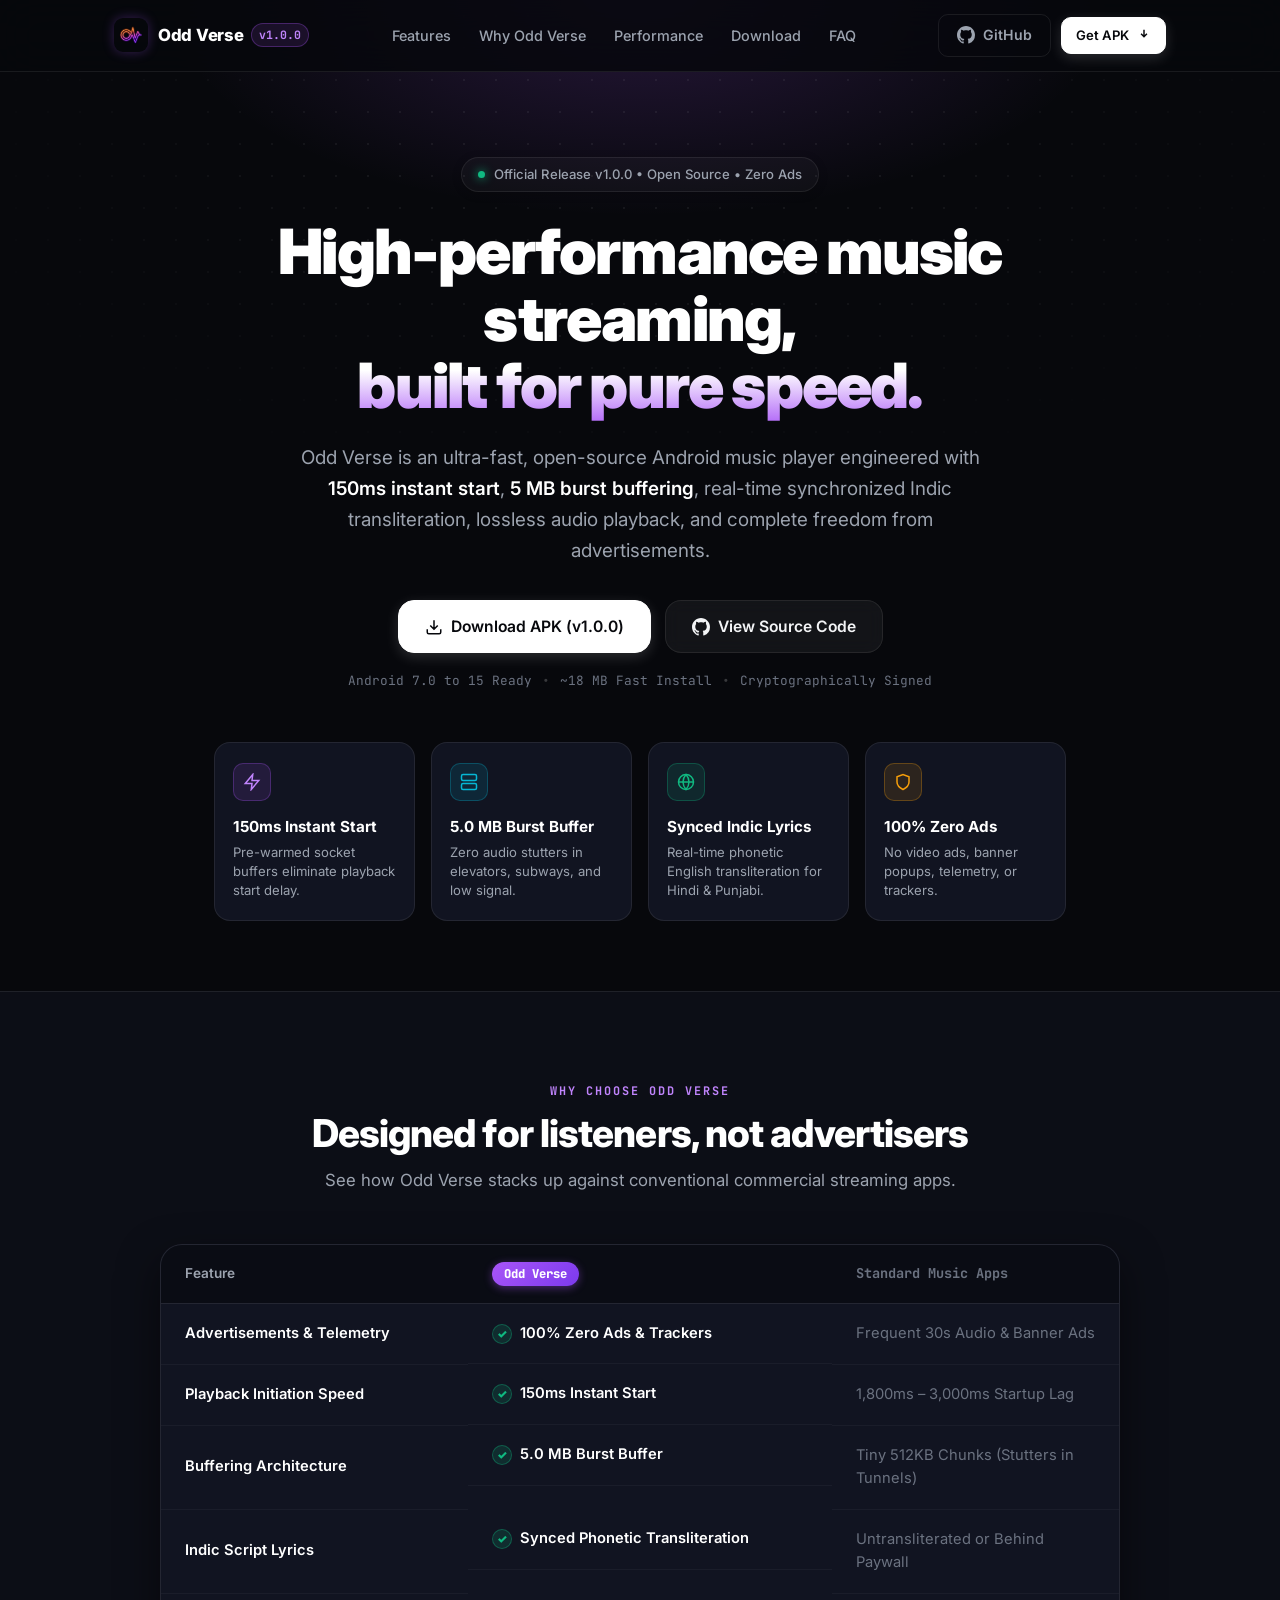
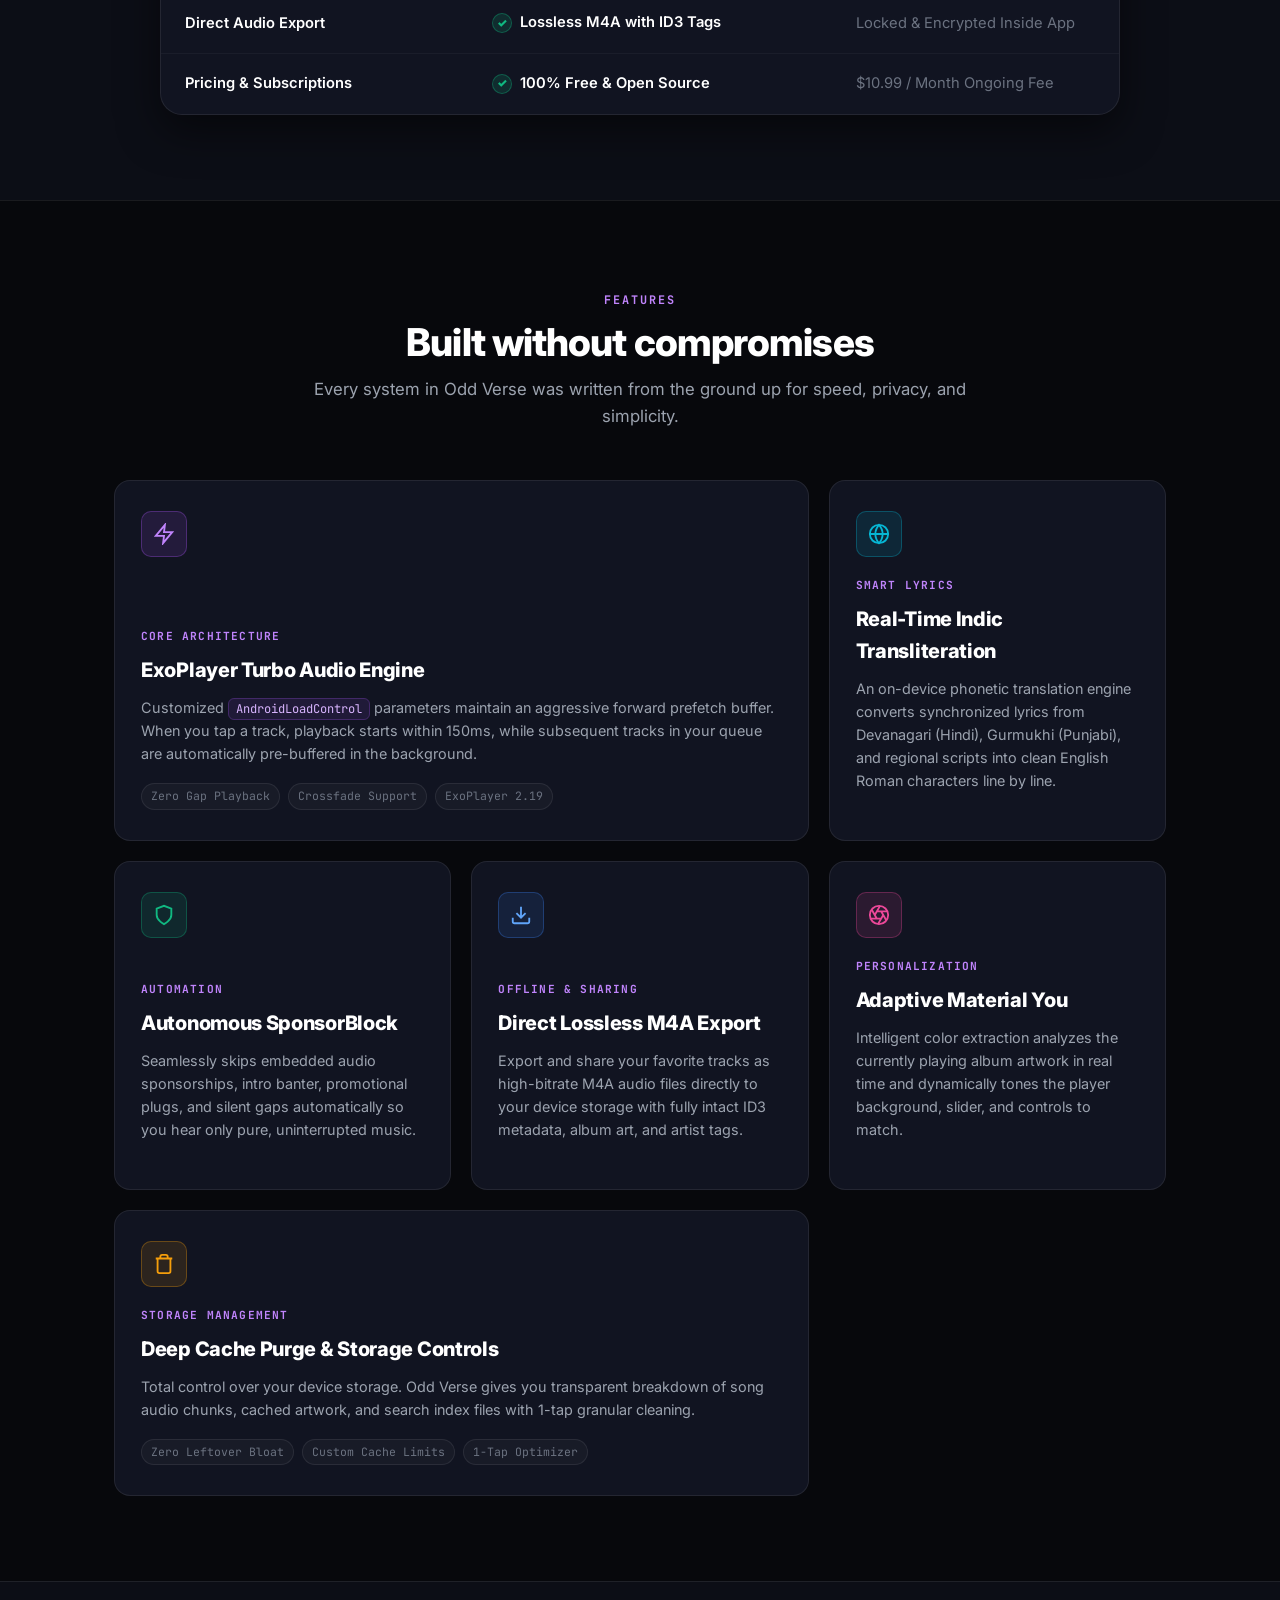
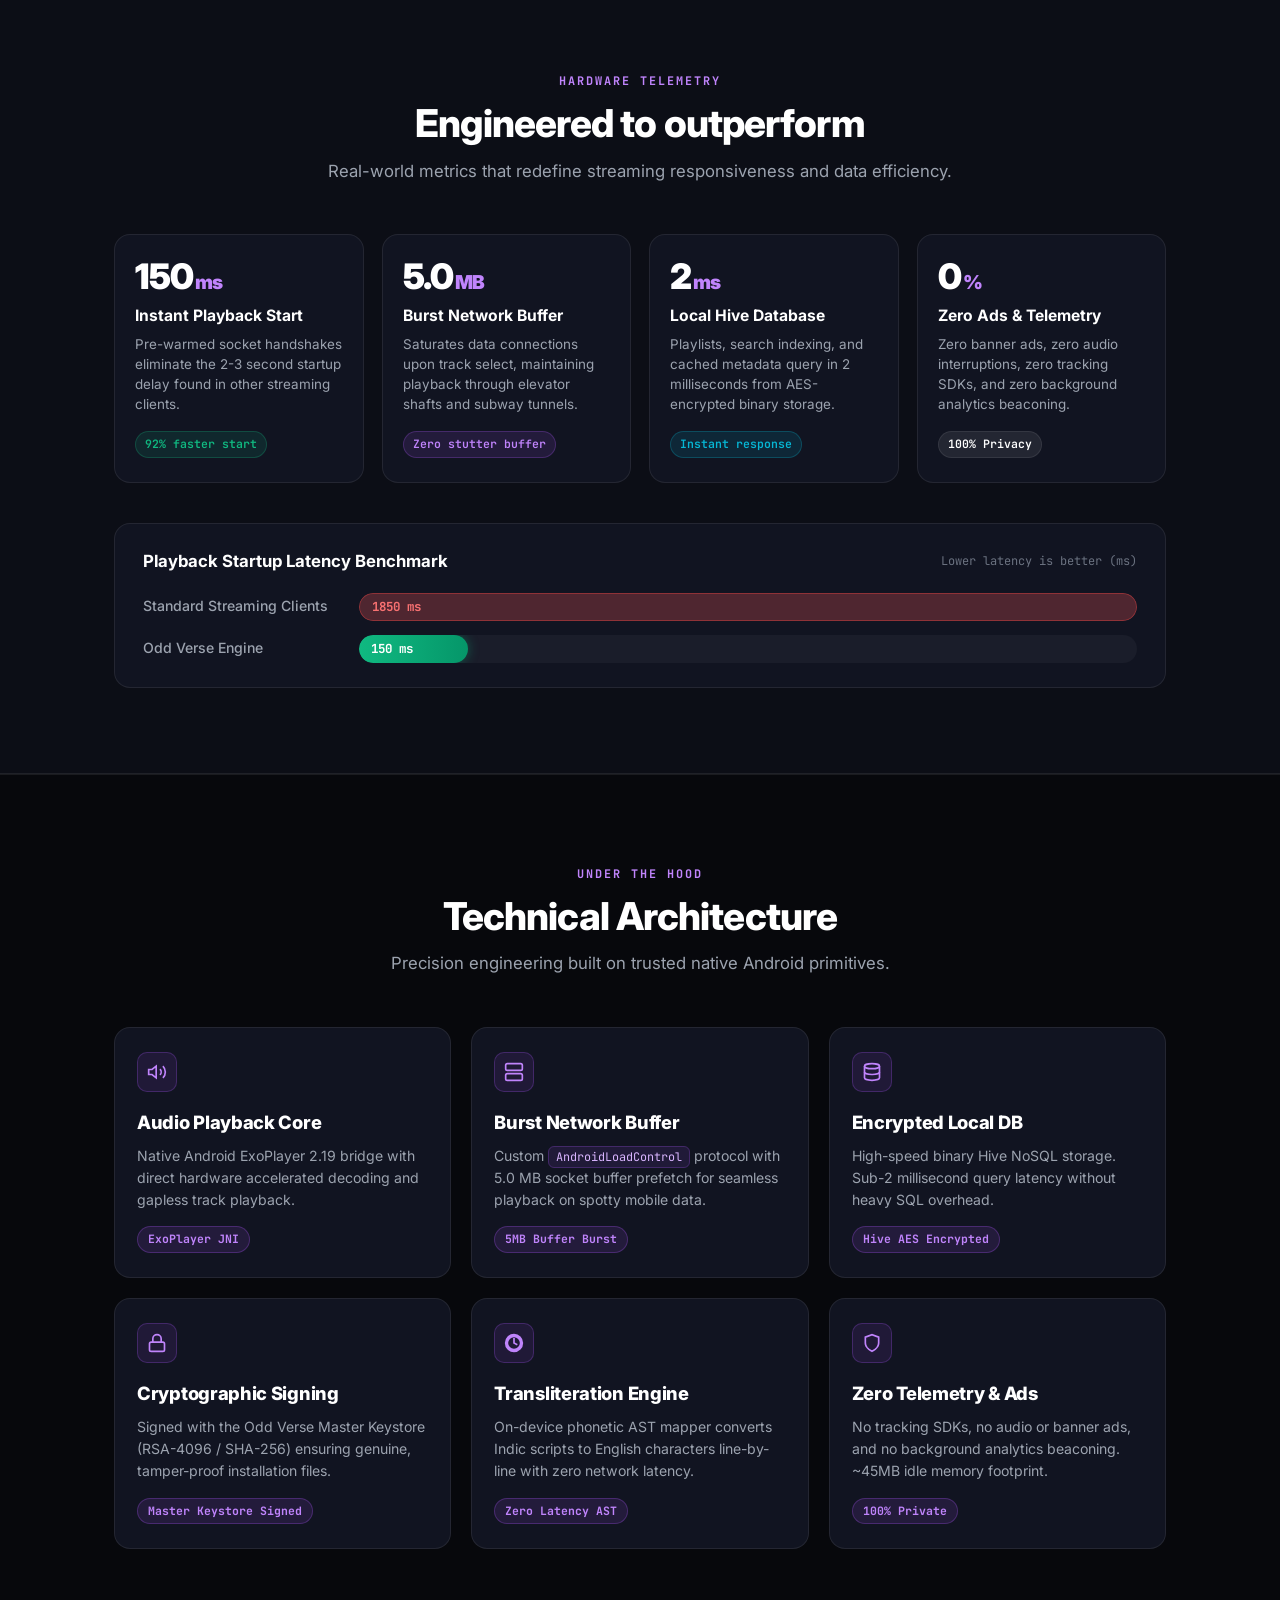
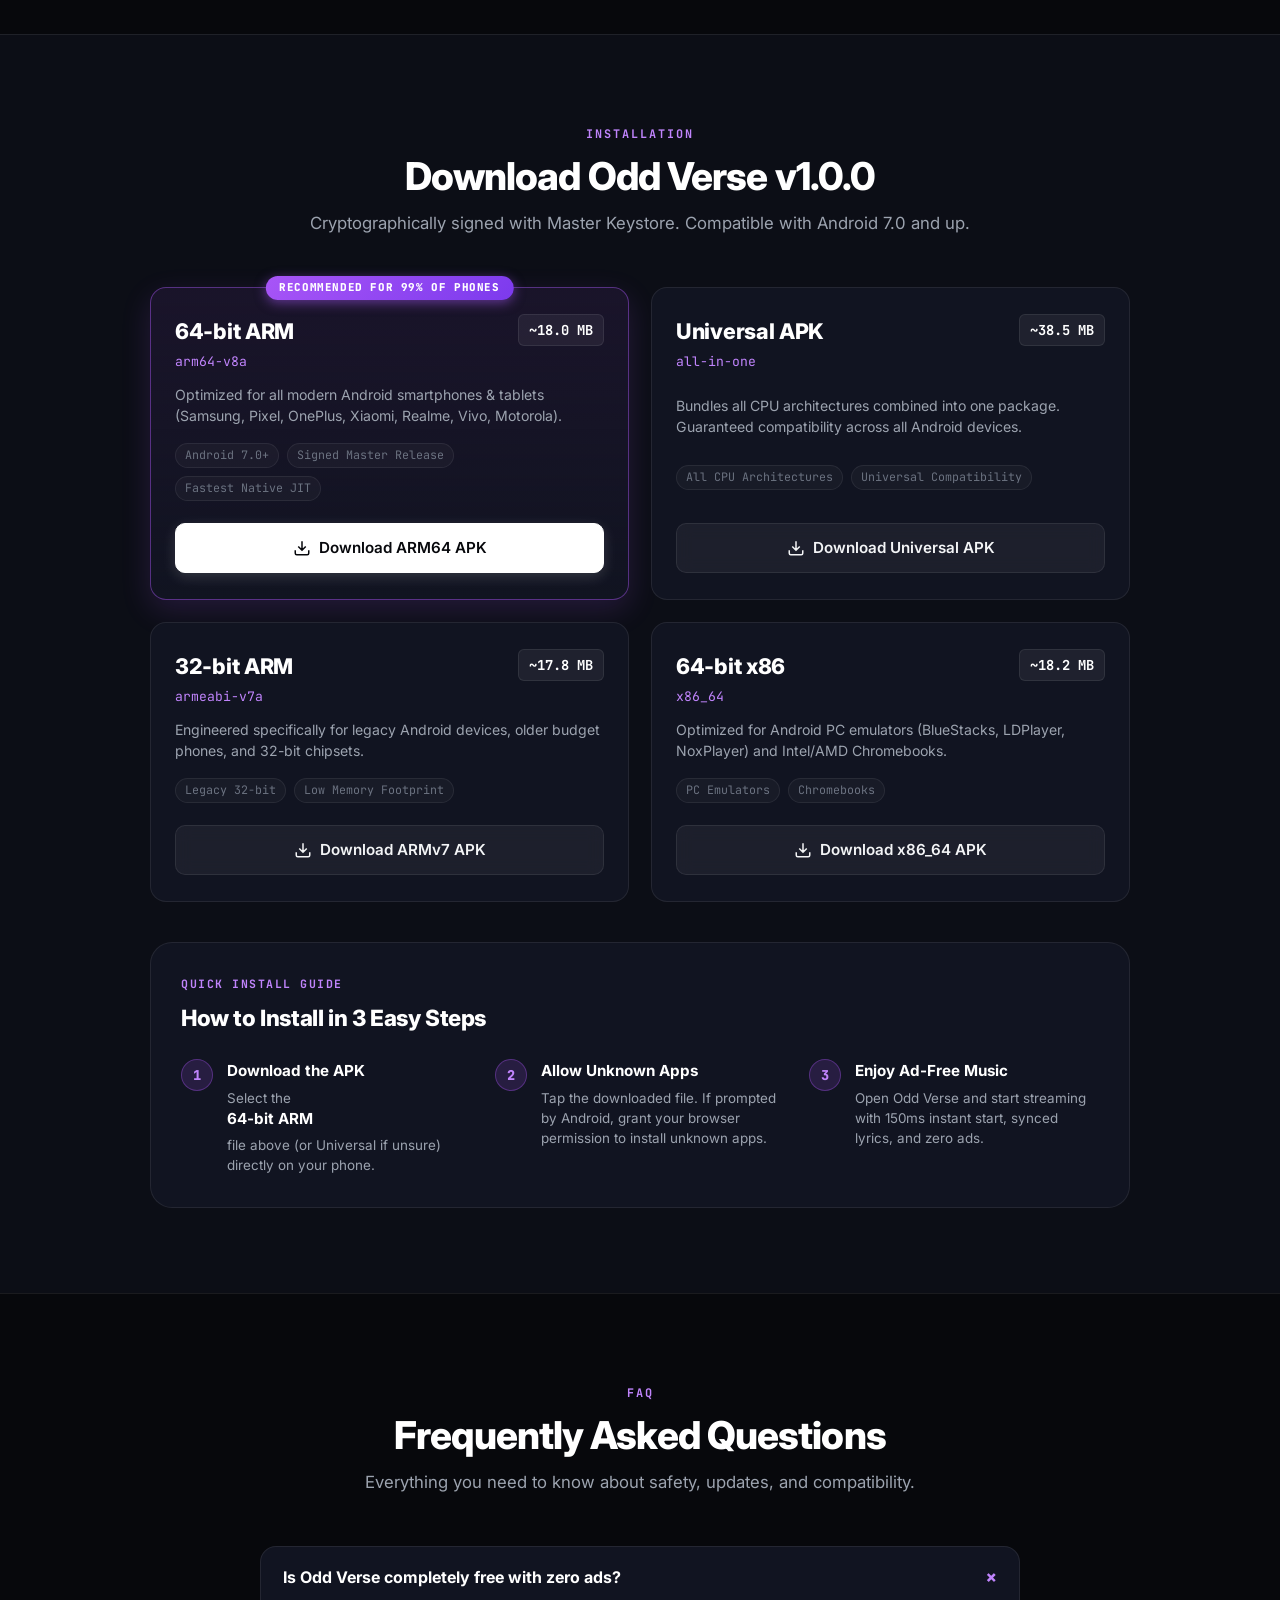
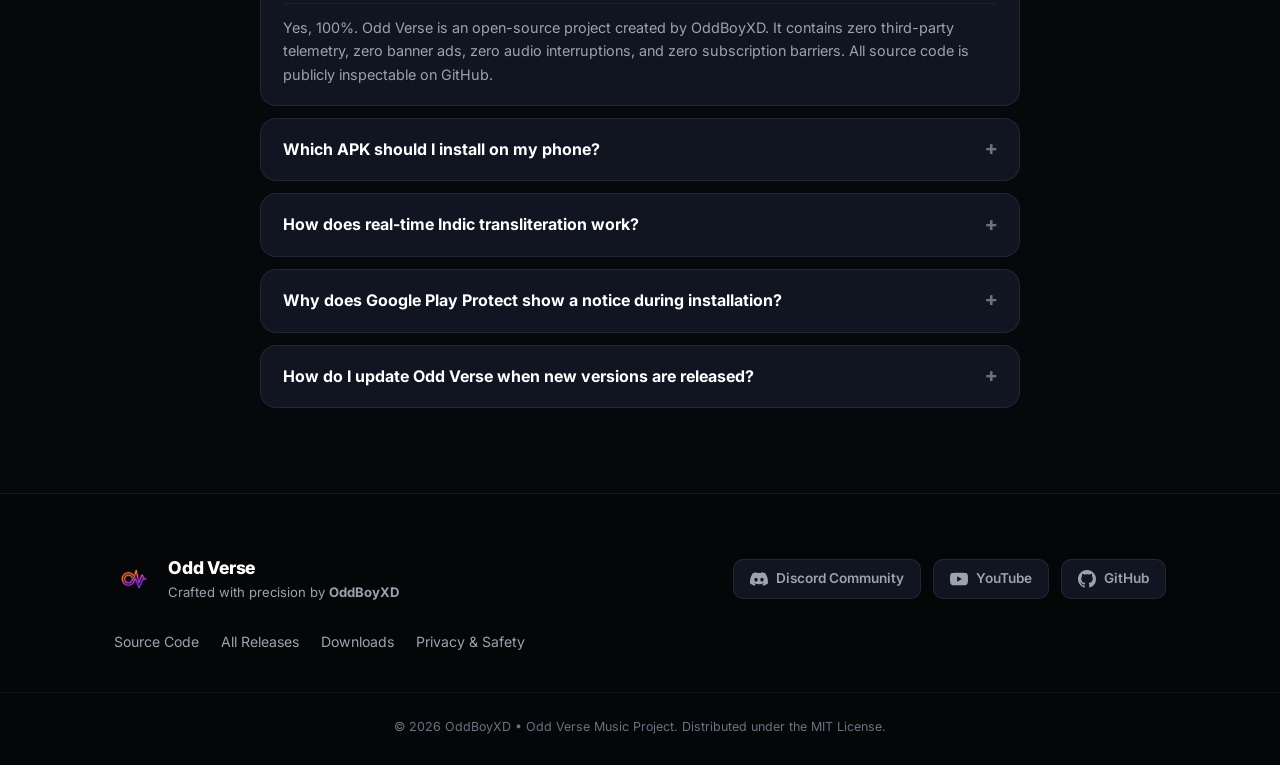
==== commit fbf2608d: "feat(web): streamline landing page, remove simulator, add highlights grid & comparison table" ====
--- a/docs/index.html
+++ b/docs/index.html
@@ -4,7 +4,7 @@
   <meta charset="UTF-8">
   <meta name="viewport" content="width=device-width, initial-scale=1.0, maximum-scale=1.0, user-scalable=no">
   <title>Odd Verse — High Performance Music Streaming</title>
-  <meta name="description" content="Next-generation open-source music player with 150ms instant start, 5MB burst buffering, synced Indic transliteration, lossless audio, and zero ads.">
+  <meta name="description" content="Next-generation open-source Android music player with 150ms instant start, 5MB burst buffering, synced Indic transliteration, lossless audio, and zero ads.">
   <meta name="theme-color" content="#07080c">
   <meta http-equiv="Cache-Control" content="no-cache, no-store, must-revalidate">
   <meta http-equiv="Pragma" content="no-cache">
@@ -17,7 +17,7 @@
   <meta property="og:image" content="assets/logo.png">
   <meta property="og:url" content="https://oddverse.invmc.in">
 
-  <!-- Inter & JetBrains Mono Fonts -->
+  <!-- Google Fonts: Inter & JetBrains Mono -->
   <link rel="preconnect" href="https://fonts.googleapis.com">
   <link rel="preconnect" href="https://fonts.gstatic.com" crossorigin>
   <link href="https://fonts.googleapis.com/css2?family=Inter:wght@300;400;500;600;700;800;900&family=JetBrains+Mono:wght@400;500;600;700&display=swap" rel="stylesheet">
@@ -26,7 +26,7 @@
   <link rel="stylesheet" href="style.css">
 </head>
 <body>
-  <!-- Ambient Top Glow & Micro Grid Background -->
+  <!-- Atmospheric Ambient Glow & Micro Grid Background -->
   <div class="top-glow" aria-hidden="true"></div>
   <div class="bg-grid-overlay" aria-hidden="true"></div>
 
@@ -43,8 +43,8 @@
 
       <nav class="nav-links" aria-label="Primary Navigation">
         <a href="#features" class="nav-link">Features</a>
-        <a href="#benchmarks" class="nav-link">Telemetry</a>
-        <a href="#architecture" class="nav-link">Architecture</a>
+        <a href="#why-oddverse" class="nav-link">Why Odd Verse</a>
+        <a href="#telemetry" class="nav-link">Performance</a>
         <a href="#downloads" class="nav-link">Download</a>
         <a href="#faq" class="nav-link">FAQ</a>
       </nav>
@@ -76,12 +76,12 @@
           <span>Key Features</span>
           <span class="mobile-arrow">→</span>
         </a>
-        <a href="#benchmarks" class="mobile-item">
-          <span>Hardware Telemetry</span>
+        <a href="#why-oddverse" class="mobile-item">
+          <span>Why Odd Verse</span>
           <span class="mobile-arrow">→</span>
         </a>
-        <a href="#architecture" class="mobile-item">
-          <span>Audio Engine Specs</span>
+        <a href="#telemetry" class="mobile-item">
+          <span>Performance & Telemetry</span>
           <span class="mobile-arrow">→</span>
         </a>
         <a href="#downloads" class="mobile-item">
@@ -100,7 +100,7 @@
             <span>GitHub Repository</span>
           </a>
           <a href="#downloads" class="btn btn-primary btn-block">
-            <span>Download App (Free)</span>
+            <span>Download APK (Free)</span>
           </a>
         </div>
       </div>
@@ -108,7 +108,7 @@
   </header>
 
   <main>
-    <!-- Hero Section -->
+    <!-- Clean, High-Impact Hero Section -->
     <section class="hero" id="hero">
       <div class="container hero-inner">
         <!-- Status Pill -->
@@ -119,12 +119,12 @@
 
         <!-- Hero Headline -->
         <h1 class="hero-heading">
-          High-performance music,<br>
-          <span class="gradient-text">engineered for speed.</span>
+          High-performance music streaming,<br>
+          <span class="gradient-text">built for pure speed.</span>
         </h1>
 
         <p class="hero-description">
-          An ultra-fast, open-source Android music player. Engineered with 
+          Odd Verse is an ultra-fast, open-source Android music player engineered with 
           <strong>150ms instant start</strong>, <strong>5 MB burst buffering</strong>, real-time synchronized 
           Indic transliteration, lossless audio playback, and complete freedom from advertisements.
         </p>
@@ -145,208 +145,160 @@
           </a>
         </div>
 
-        <!-- Highlight Badges -->
-        <div class="badges-row">
-          <div class="badge-item">
-            <span class="badge-dot green"></span>
-            <span>150ms Instant Start</span>
-          </div>
-          <div class="badge-item">
-            <span class="badge-dot blue"></span>
-            <span>Lossless Audio Engine</span>
-          </div>
-          <div class="badge-item">
-            <span class="badge-dot purple"></span>
-            <span>Zero Ads & Trackers</span>
-          </div>
-          <div class="badge-item">
-            <span class="badge-dot orange"></span>
-            <span>Android 7.0+ Ready</span>
-          </div>
-        </div>
-
-        <!-- Interactive Futuristic Soundstage Player Terminal -->
-        <div class="player-mockup-wrapper">
-          <div class="player-mockup" id="playerMockup">
-            <div class="player-top-bar">
-              <div class="player-dots">
-                <span class="mac-dot red"></span>
-                <span class="mac-dot yellow"></span>
-                <span class="mac-dot green"></span>
-              </div>
-              <div class="player-badge">
-                <span class="pulse-ring"></span>
-                <span>LIVE SOUNDSTAGE SIMULATOR</span>
-              </div>
-              <div class="player-quality-tag">LOSSLESS FLAC • 24-BIT / 48kHz</div>
-            </div>
-
-            <div class="player-body">
-              <div class="player-artwork">
-                <img src="assets/logo.png" alt="Odd Verse Artwork" class="player-art-img" width="160" height="160">
-                <div class="artwork-glow"></div>
-              </div>
-
-              <div class="player-info-section">
-                <div class="player-title-row">
-                  <div>
-                    <span class="player-title" id="trackTitle">Chaleya (Precision Stream)</span>
-                    <span class="player-artist" id="trackArtist">Anirudh Ravichander, Arijit Singh • Odd Verse Engine</span>
-                  </div>
-                  <span class="badge-chip" id="trackBadge">150ms START</span>
-                </div>
-
-                <!-- Lyrics Synchronizer Simulation with Transliteration Toggle -->
-                <div class="player-lyrics-box">
-                  <div class="lyrics-header">
-                    <span class="lyrics-label">
-                      <svg class="icon-inline" viewBox="0 0 24 24" fill="currentColor">
-                        <path d="M12 3v10.55c-.59-.34-1.27-.55-2-.55-2.21 0-4 1.79-4 4s1.79 4 4 4 4-1.79 4-4V7h4V3h-6z"/>
-                      </svg>
-                      REAL-TIME SYNCED LYRICS
-                    </span>
-                    <button class="translit-btn" id="translitBtn" title="Toggle English Romanization" aria-label="Toggle Transliteration">
-                      <span id="translitLabel">Indic Translit: ON</span>
-                    </button>
-                  </div>
-                  <div class="lyrics-line" id="currentLyric">
-                    "Ishq mein dil bana hai, ishq mein dil fana hai"
-                  </div>
-                  <div class="lyrics-sub" id="subLyric">
-                    (इश्क़ में दिल बना है, इश्क़ में दिल फ़ना है)
-                  </div>
-                </div>
-
-                <!-- Track Progress Bar -->
-                <div class="player-progress-container">
-                  <div class="progress-bar-bg" id="progressBarBg" title="Click to seek">
-                    <div class="progress-bar-fill" id="progressBarFill" style="width: 42%;"></div>
-                  </div>
-                  <div class="progress-time-row">
-                    <span class="time-elapsed" id="timeElapsed">01:24</span>
-                    <span class="time-total">03:20</span>
-                  </div>
-                </div>
-
-                <!-- Player Controls & Equalizer Spectrum -->
-                <div class="player-controls-row">
-                  <div class="audio-visualizer" id="audioVisualizer" aria-label="Frequency Spectrum">
-                    <span class="v-bar"></span>
-                    <span class="v-bar"></span>
-                    <span class="v-bar"></span>
-                    <span class="v-bar"></span>
-                    <span class="v-bar"></span>
-                    <span class="v-bar"></span>
-                    <span class="v-bar"></span>
-                  </div>
-
-                  <div class="player-buttons">
-                    <button class="player-btn" id="prevTrackBtn" aria-label="Previous Track" title="Previous Track">
-                      <svg viewBox="0 0 24 24" fill="currentColor"><path d="M6 6h2v12H6zm3.5 6l8.5 6V6z"/></svg>
-                    </button>
-                    <button class="player-btn btn-play-pause" id="playPauseBtn" aria-label="Play or Pause" title="Play / Pause">
-                      <svg id="playIcon" viewBox="0 0 24 24" fill="currentColor" style="display:none;"><path d="M8 5v14l11-7z"/></svg>
-                      <svg id="pauseIcon" viewBox="0 0 24 24" fill="currentColor"><path d="M6 19h4V5H6v14zm8-14v14h4V5h-4z"/></svg>
-                    </button>
-                    <button class="player-btn" id="nextTrackBtn" aria-label="Next Track" title="Next Track">
-                      <svg viewBox="0 0 24 24" fill="currentColor"><path d="M6 18l8.5-6L6 6v12zM16 6v12h2V6h-2z"/></svg>
-                    </button>
-                  </div>
-
-                  <div class="player-buffer-stats">
-                    <span class="buffer-dot"></span>
-                    <span>5.0 MB BUFFER READY</span>
-                  </div>
-                </div>
-              </div>
+        <div class="hero-subtext">
+          <span>Android 7.0 to 15 Ready</span>
+          <span class="dot-sep">•</span>
+          <span>~18 MB Fast Install</span>
+          <span class="dot-sep">•</span>
+          <span>Cryptographically Signed</span>
+        </div>
+
+        <!-- 4 Key Highlights Grid -->
+        <div class="highlights-grid">
+          <div class="highlight-item">
+            <div class="hl-icon purple">
+              <svg viewBox="0 0 24 24" fill="none" stroke="currentColor" stroke-width="2">
+                <polygon points="13 2 3 14 12 14 11 22 21 10 12 10 13 2"/>
+              </svg>
+            </div>
+            <div class="hl-text">
+              <strong>150ms Instant Start</strong>
+              <p>Pre-warmed socket buffers eliminate playback start delay.</p>
+            </div>
+          </div>
+
+          <div class="highlight-item">
+            <div class="hl-icon cyan">
+              <svg viewBox="0 0 24 24" fill="none" stroke="currentColor" stroke-width="2">
+                <rect x="2" y="2" width="20" height="8" rx="2" ry="2"/>
+                <rect x="2" y="14" width="20" height="8" rx="2" ry="2"/>
+                <line x1="6" y1="6" x2="6.01" y2="6"/>
+                <line x1="6" y1="18" x2="6.01" y2="18"/>
+              </svg>
+            </div>
+            <div class="hl-text">
+              <strong>5.0 MB Burst Buffer</strong>
+              <p>Zero audio stutters in elevators, subways, and low signal.</p>
+            </div>
+          </div>
+
+          <div class="highlight-item">
+            <div class="hl-icon green">
+              <svg viewBox="0 0 24 24" fill="none" stroke="currentColor" stroke-width="2">
+                <circle cx="12" cy="12" r="10"/>
+                <line x1="2" y1="12" x2="22" y2="12"/>
+                <path d="M12 2a15.3 15.3 0 0 1 4 10 15.3 15.3 0 0 1-4 10 15.3 15.3 0 0 1-4-10 15.3 15.3 0 0 1 4-10z"/>
+              </svg>
+            </div>
+            <div class="hl-text">
+              <strong>Synced Indic Lyrics</strong>
+              <p>Real-time phonetic English transliteration for Hindi & Punjabi.</p>
+            </div>
+          </div>
+
+          <div class="highlight-item">
+            <div class="hl-icon orange">
+              <svg viewBox="0 0 24 24" fill="none" stroke="currentColor" stroke-width="2">
+                <path d="M12 22s8-4 8-10V5l-8-3-8 3v7c0 6 8 10 8 10z"/>
+              </svg>
+            </div>
+            <div class="hl-text">
+              <strong>100% Zero Ads</strong>
+              <p>No video ads, banner popups, telemetry, or trackers.</p>
             </div>
           </div>
         </div>
       </div>
     </section>
 
-    <!-- Key Metrics & Benchmarks Section -->
-    <section class="section metrics-section" id="benchmarks">
+    <!-- Why Odd Verse Comparison Section (User-Friendly) -->
+    <section class="section comparison-section" id="why-oddverse">
       <div class="container">
         <div class="section-head text-center">
-          <div class="eyebrow">HARDWARE TELEMETRY</div>
-          <h2 class="section-title">Engineered to outperform</h2>
-          <p class="section-subtitle">Real-world metrics that redefine streaming responsiveness and data efficiency.</p>
-        </div>
-
-        <div class="metrics-grid">
-          <div class="metric-card">
-            <div class="metric-val">150<span class="unit">ms</span></div>
-            <div class="metric-title">Instant Playback Start</div>
-            <p class="metric-desc">Pre-warmed socket handshakes eliminate the 2-3 second startup lag common across standard music players.</p>
-            <div class="metric-footer">
-              <span class="stat-pill success">92% faster initiation</span>
-            </div>
-          </div>
-
-          <div class="metric-card">
-            <div class="metric-val">5.0<span class="unit">MB</span></div>
-            <div class="metric-title">Burst Network Buffer</div>
-            <p class="metric-desc">Saturates data connections upon track select, maintaining playback through elevator shafts and subway tunnels.</p>
-            <div class="metric-footer">
-              <span class="stat-pill accent">Zero stutter buffer</span>
-            </div>
-          </div>
-
-          <div class="metric-card">
-            <div class="metric-val">2<span class="unit">ms</span></div>
-            <div class="metric-title">Local Hive Database</div>
-            <p class="metric-desc">Playlists, search indexing, and cached metadata query in 2 milliseconds from AES-encrypted binary storage.</p>
-            <div class="metric-footer">
-              <span class="stat-pill info">Instant response</span>
-            </div>
-          </div>
-
-          <div class="metric-card">
-            <div class="metric-val">0<span class="unit">%</span></div>
-            <div class="metric-title">Zero Ads & Telemetry</div>
-            <p class="metric-desc">Zero banner ads, zero audio interruptions, zero tracking SDKs, and zero background analytics beaconing.</p>
-            <div class="metric-footer">
-              <span class="stat-pill pure">100% Privacy</span>
-            </div>
-          </div>
-        </div>
-
-        <!-- Latency Comparison Panel -->
-        <div class="comparison-panel">
-          <div class="comparison-title-row">
-            <h3>Startup Playback Latency Comparison</h3>
-            <span class="comparison-note">Lower latency is better (ms)</span>
-          </div>
-          <div class="comparison-bars">
-            <div class="comparison-row">
-              <span class="comp-label">Standard Streaming Clients</span>
-              <div class="comp-bar-wrapper">
-                <div class="comp-bar-fill standard" style="width: 100%;">1850 ms</div>
-              </div>
-            </div>
-            <div class="comparison-row">
-              <span class="comp-label">Odd Verse Audio Engine</span>
-              <div class="comp-bar-wrapper">
-                <div class="comp-bar-fill oddverse" style="width: 14%;">150 ms</div>
-              </div>
-            </div>
+          <div class="eyebrow">WHY CHOOSE ODD VERSE</div>
+          <h2 class="section-title">Designed for listeners, not advertisers</h2>
+          <p class="section-subtitle">See how Odd Verse stacks up against conventional commercial streaming apps.</p>
+        </div>
+
+        <div class="compare-card">
+          <div class="compare-table-wrapper">
+            <table class="compare-table">
+              <thead>
+                <tr>
+                  <th class="col-feature">Feature</th>
+                  <th class="col-oddverse">
+                    <span class="brand-tag">Odd Verse</span>
+                  </th>
+                  <th class="col-other">Standard Music Apps</th>
+                </tr>
+              </thead>
+              <tbody>
+                <tr>
+                  <td class="feature-title">Advertisements & Telemetry</td>
+                  <td class="oddverse-val">
+                    <span class="check-icon">✓</span>
+                    <span>100% Zero Ads & Trackers</span>
+                  </td>
+                  <td class="other-val">Frequent 30s Audio & Banner Ads</td>
+                </tr>
+                <tr>
+                  <td class="feature-title">Playback Initiation Speed</td>
+                  <td class="oddverse-val">
+                    <span class="check-icon">✓</span>
+                    <span>150ms Instant Start</span>
+                  </td>
+                  <td class="other-val">1,800ms – 3,000ms Startup Lag</td>
+                </tr>
+                <tr>
+                  <td class="feature-title">Buffering Architecture</td>
+                  <td class="oddverse-val">
+                    <span class="check-icon">✓</span>
+                    <span>5.0 MB Burst Buffer</span>
+                  </td>
+                  <td class="other-val">Tiny 512KB Chunks (Stutters in Tunnels)</td>
+                </tr>
+                <tr>
+                  <td class="feature-title">Indic Script Lyrics</td>
+                  <td class="oddverse-val">
+                    <span class="check-icon">✓</span>
+                    <span>Synced Phonetic Transliteration</span>
+                  </td>
+                  <td class="other-val">Untransliterated or Behind Paywall</td>
+                </tr>
+                <tr>
+                  <td class="feature-title">Direct Audio Export</td>
+                  <td class="oddverse-val">
+                    <span class="check-icon">✓</span>
+                    <span>Lossless M4A with ID3 Tags</span>
+                  </td>
+                  <td class="other-val">Locked & Encrypted Inside App</td>
+                </tr>
+                <tr>
+                  <td class="feature-title">Pricing & Subscriptions</td>
+                  <td class="oddverse-val">
+                    <span class="check-icon">✓</span>
+                    <span>100% Free & Open Source</span>
+                  </td>
+                  <td class="other-val">$10.99 / Month Ongoing Fee</td>
+                </tr>
+              </tbody>
+            </table>
           </div>
         </div>
       </div>
     </section>
 
-    <!-- Bento Features Section -->
+    <!-- Key Features Bento Grid -->
     <section class="section features-section" id="features">
       <div class="container">
         <div class="section-head text-center">
           <div class="eyebrow">FEATURES</div>
           <h2 class="section-title">Built without compromises</h2>
-          <p class="section-subtitle">Every system in Odd Verse was written from the ground up for speed, privacy, and clarity.</p>
+          <p class="section-subtitle">Every system in Odd Verse was written from the ground up for speed, privacy, and simplicity.</p>
         </div>
 
         <div class="bento-grid">
-          <!-- Card 1: Turbo Engine (Large) -->
+          <!-- Card 1: Turbo Engine (Wide) -->
           <div class="bento-card bento-wide">
             <div class="bento-icon-wrapper purple">
               <svg class="bento-icon" viewBox="0 0 24 24" fill="none" stroke="currentColor" stroke-width="2">
@@ -459,7 +411,78 @@
       </div>
     </section>
 
-    <!-- Architecture & Technical Specs Grid -->
+    <!-- Telemetry & Performance Metrics Section -->
+    <section class="section metrics-section" id="telemetry">
+      <div class="container">
+        <div class="section-head text-center">
+          <div class="eyebrow">HARDWARE TELEMETRY</div>
+          <h2 class="section-title">Engineered to outperform</h2>
+          <p class="section-subtitle">Real-world metrics that redefine streaming responsiveness and data efficiency.</p>
+        </div>
+
+        <div class="metrics-grid">
+          <div class="metric-card">
+            <div class="metric-val">150<span class="unit">ms</span></div>
+            <div class="metric-title">Instant Playback Start</div>
+            <p class="metric-desc">Pre-warmed socket handshakes eliminate the 2-3 second startup delay found in other streaming clients.</p>
+            <div class="metric-footer">
+              <span class="stat-pill success">92% faster start</span>
+            </div>
+          </div>
+
+          <div class="metric-card">
+            <div class="metric-val">5.0<span class="unit">MB</span></div>
+            <div class="metric-title">Burst Network Buffer</div>
+            <p class="metric-desc">Saturates data connections upon track select, maintaining playback through elevator shafts and subway tunnels.</p>
+            <div class="metric-footer">
+              <span class="stat-pill accent">Zero stutter buffer</span>
+            </div>
+          </div>
+
+          <div class="metric-card">
+            <div class="metric-val">2<span class="unit">ms</span></div>
+            <div class="metric-title">Local Hive Database</div>
+            <p class="metric-desc">Playlists, search indexing, and cached metadata query in 2 milliseconds from AES-encrypted binary storage.</p>
+            <div class="metric-footer">
+              <span class="stat-pill info">Instant response</span>
+            </div>
+          </div>
+
+          <div class="metric-card">
+            <div class="metric-val">0<span class="unit">%</span></div>
+            <div class="metric-title">Zero Ads & Telemetry</div>
+            <p class="metric-desc">Zero banner ads, zero audio interruptions, zero tracking SDKs, and zero background analytics beaconing.</p>
+            <div class="metric-footer">
+              <span class="stat-pill pure">100% Privacy</span>
+            </div>
+          </div>
+        </div>
+
+        <!-- Latency Comparison Meter -->
+        <div class="comparison-panel">
+          <div class="comparison-title-row">
+            <h3>Playback Startup Latency Benchmark</h3>
+            <span class="comparison-note">Lower latency is better (ms)</span>
+          </div>
+          <div class="comparison-bars">
+            <div class="comparison-row">
+              <span class="comp-label">Standard Streaming Clients</span>
+              <div class="comp-bar-wrapper">
+                <div class="comp-bar-fill standard" style="width: 100%;">1850 ms</div>
+              </div>
+            </div>
+            <div class="comparison-row">
+              <span class="comp-label">Odd Verse Engine</span>
+              <div class="comp-bar-wrapper">
+                <div class="comp-bar-fill oddverse" style="width: 14%;">150 ms</div>
+              </div>
+            </div>
+          </div>
+        </div>
+      </div>
+    </section>
+
+    <!-- Technical Architecture Grid -->
     <section class="section specs-section" id="architecture">
       <div class="container">
         <div class="section-head text-center">
@@ -555,6 +578,7 @@
           <p class="section-subtitle">Cryptographically signed with Master Keystore. Compatible with Android 7.0 and up.</p>
         </div>
 
+        <!-- Download Cards Grid -->
         <div class="download-cards">
           <!-- 64-bit ARM (Featured Recommended) -->
           <div class="download-card featured">
@@ -647,7 +671,7 @@
           </div>
         </div>
 
-        <!-- 3-Step Install Guide Card -->
+        <!-- 3-Step Simple Install Guide Card -->
         <div class="install-guide-card">
           <div class="guide-header">
             <span class="guide-tag">QUICK INSTALL GUIDE</span>
@@ -658,7 +682,7 @@
               <div class="step-num">1</div>
               <div class="step-content">
                 <strong>Download the APK</strong>
-                <p>Select the <strong>64-bit ARM</strong> file above (or Universal if unsure) directly on your Android phone.</p>
+                <p>Select the <strong>64-bit ARM</strong> file above (or Universal if unsure) directly on your phone.</p>
               </div>
             </div>
             <div class="guide-step">
--- a/docs/style.css
+++ b/docs/style.css
@@ -5,10 +5,9 @@
 
 :root {
   --bg-main: #07080c;
-  --bg-surface: #0d0f17;
-  --bg-card: #121522;
-  --bg-card-hover: #171b2b;
-  --bg-glass: rgba(18, 21, 34, 0.7);
+  --bg-surface: #0c0e16;
+  --bg-card: #111421;
+  --bg-card-hover: #161a2b;
 
   --border: rgba(255, 255, 255, 0.08);
   --border-hover: rgba(255, 255, 255, 0.18);
@@ -73,7 +72,7 @@
   width: 100%;
   max-width: 900px;
   height: 480px;
-  background: radial-gradient(ellipse 70% 60% at 50% 0%, rgba(168, 85, 247, 0.22), transparent 75%);
+  background: radial-gradient(ellipse 70% 60% at 50% 0%, rgba(168, 85, 247, 0.2), transparent 75%);
   pointer-events: none;
   z-index: 0;
 }
@@ -83,8 +82,8 @@
   top: 0;
   left: 0;
   right: 0;
-  height: 900px;
-  background-image: radial-gradient(rgba(255, 255, 255, 0.07) 1px, transparent 1px);
+  height: 850px;
+  background-image: radial-gradient(rgba(255, 255, 255, 0.06) 1px, transparent 1px);
   background-size: 32px 32px;
   mask-image: radial-gradient(ellipse 70% 50% at 50% 20%, #000 30%, transparent 80%);
   -webkit-mask-image: radial-gradient(ellipse 70% 50% at 50% 20%, #000 30%, transparent 80%);
@@ -411,14 +410,14 @@
    ========================================================================== */
 
 .hero {
-  padding: 75px 0 55px;
+  padding: 85px 0 70px;
   text-align: center;
   position: relative;
   z-index: 1;
 }
 
 .hero-inner {
-  max-width: 860px;
+  max-width: 900px;
   margin: 0 auto;
 }
 
@@ -452,7 +451,7 @@
 }
 
 .hero-heading {
-  font-size: 3.8rem;
+  font-size: 3.9rem;
   font-weight: 900;
   line-height: 1.08;
   letter-spacing: -1.8px;
@@ -467,11 +466,11 @@
 }
 
 .hero-description {
-  font-size: 1.15rem;
+  font-size: 1.18rem;
   color: var(--text-muted);
   line-height: 1.65;
-  max-width: 680px;
-  margin: 0 auto 36px;
+  max-width: 700px;
+  margin: 0 auto 34px;
 }
 
 .hero-description strong {
@@ -484,393 +483,78 @@
   align-items: center;
   justify-content: center;
   gap: 14px;
-  margin-bottom: 38px;
-}
-
-.badges-row {
+  margin-bottom: 18px;
+}
+
+.hero-subtext {
   display: flex;
   align-items: center;
   justify-content: center;
-  gap: 12px;
+  gap: 10px;
+  font-family: var(--font-mono);
+  font-size: 0.8rem;
+  color: var(--text-dim);
+  margin-bottom: 50px;
   flex-wrap: wrap;
-  margin-bottom: 48px;
-}
-
-.badge-item {
-  display: flex;
-  align-items: center;
-  gap: 7px;
-  font-size: 0.82rem;
-  font-weight: 500;
-  color: var(--text-muted);
-  background: rgba(255, 255, 255, 0.02);
+}
+
+.dot-sep {
+  color: rgba(255, 255, 255, 0.2);
+}
+
+/* 4 Key Highlights Grid in Hero */
+.highlights-grid {
+  display: grid;
+  grid-template-columns: repeat(4, 1fr);
+  gap: 16px;
+  text-align: left;
+  margin-top: 20px;
+}
+
+.highlight-item {
+  background: var(--bg-card);
   border: 1px solid var(--border);
-  padding: 5px 14px;
-  border-radius: var(--radius-pill);
-}
-
-.badge-dot {
-  width: 6px;
-  height: 6px;
-  border-radius: 50%;
-}
-.badge-dot.green { background: var(--accent-green); box-shadow: 0 0 6px var(--accent-green); }
-.badge-dot.blue { background: var(--accent-cyan); box-shadow: 0 0 6px var(--accent-cyan); }
-.badge-dot.purple { background: var(--accent-light); box-shadow: 0 0 6px var(--accent-light); }
-.badge-dot.orange { background: var(--accent-orange); box-shadow: 0 0 6px var(--accent-orange); }
-
-/* ==========================================================================
-   Interactive Soundstage Player Mockup
-   ========================================================================== */
-
-.player-mockup-wrapper {
-  margin-top: 20px;
-  position: relative;
-}
-
-.player-mockup {
-  background: linear-gradient(165deg, rgba(22, 26, 40, 0.85) 0%, rgba(11, 14, 22, 0.95) 100%);
-  border: 1px solid rgba(168, 85, 247, 0.25);
-  border-radius: var(--radius-xl);
-  box-shadow: 0 24px 60px rgba(0, 0, 0, 0.7), 0 0 40px rgba(168, 85, 247, 0.12);
-  backdrop-filter: blur(24px);
-  -webkit-backdrop-filter: blur(24px);
-  overflow: hidden;
-  text-align: left;
-  transition: border-color var(--transition-smooth);
-}
-
-.player-mockup:hover {
-  border-color: rgba(168, 85, 247, 0.45);
-}
-
-.player-top-bar {
-  display: flex;
-  align-items: center;
-  justify-content: space-between;
-  padding: 12px 20px;
-  background: rgba(0, 0, 0, 0.35);
-  border-bottom: 1px solid var(--border);
-}
-
-.player-dots {
-  display: flex;
-  gap: 6px;
-}
-
-.mac-dot {
-  width: 10px;
-  height: 10px;
-  border-radius: 50%;
-}
-.mac-dot.red { background: #ff5f56; }
-.mac-dot.yellow { background: #ffbd2e; }
-.mac-dot.green { background: #27c93f; }
-
-.player-badge {
-  display: flex;
-  align-items: center;
-  gap: 6px;
-  font-family: var(--font-mono);
-  font-size: 0.72rem;
-  font-weight: 700;
-  color: var(--accent-light);
-  letter-spacing: 0.8px;
-}
-
-.pulse-ring {
-  width: 6px;
-  height: 6px;
-  border-radius: 50%;
-  background: var(--accent);
-  box-shadow: 0 0 8px var(--accent);
-}
-
-.player-quality-tag {
-  font-family: var(--font-mono);
-  font-size: 0.72rem;
-  color: var(--text-dim);
-  background: rgba(255, 255, 255, 0.04);
-  border: 1px solid var(--border);
-  padding: 2px 8px;
-  border-radius: var(--radius-sm);
-}
-
-.player-body {
-  padding: 24px;
-  display: grid;
-  grid-template-columns: 160px 1fr;
-  gap: 28px;
-  align-items: center;
-}
-
-.player-artwork {
-  position: relative;
-  width: 160px;
-  height: 160px;
   border-radius: var(--radius-lg);
-  overflow: hidden;
-  box-shadow: 0 10px 30px rgba(0, 0, 0, 0.6);
-}
-
-.player-art-img {
-  width: 100%;
-  height: 100%;
-  object-fit: cover;
-}
-
-.artwork-glow {
-  position: absolute;
-  inset: 0;
-  background: radial-gradient(circle at center, transparent 40%, rgba(0, 0, 0, 0.4) 100%);
-  pointer-events: none;
-}
-
-.player-info-section {
-  display: flex;
-  flex-direction: column;
-  gap: 14px;
-}
-
-.player-title-row {
-  display: flex;
-  align-items: flex-start;
-  justify-content: space-between;
-  gap: 12px;
-}
-
-.player-title {
-  display: block;
-  font-size: 1.22rem;
-  font-weight: 800;
-  color: #ffffff;
-  letter-spacing: -0.3px;
-  line-height: 1.3;
-}
-
-.player-artist {
-  display: block;
-  font-size: 0.86rem;
-  color: var(--text-muted);
-  margin-top: 2px;
-}
-
-.badge-chip {
-  font-family: var(--font-mono);
-  font-size: 0.68rem;
-  font-weight: 700;
-  color: var(--accent-green);
-  background: rgba(16, 185, 129, 0.12);
-  border: 1px solid rgba(16, 185, 129, 0.3);
-  padding: 3px 8px;
-  border-radius: var(--radius-pill);
-  white-space: nowrap;
-}
-
-/* Lyrics Display Container */
-.player-lyrics-box {
-  background: rgba(0, 0, 0, 0.35);
-  border: 1px solid var(--border);
+  padding: 20px 18px;
+  transition: transform var(--transition-fast), border-color var(--transition-fast);
+}
+
+.highlight-item:hover {
+  transform: translateY(-2px);
+  border-color: var(--border-hover);
+}
+
+.hl-icon {
+  width: 38px;
+  height: 38px;
   border-radius: var(--radius-md);
-  padding: 12px 16px;
-}
-
-.lyrics-header {
-  display: flex;
-  align-items: center;
-  justify-content: space-between;
-  margin-bottom: 6px;
-}
-
-.lyrics-label {
-  display: flex;
-  align-items: center;
-  gap: 6px;
-  font-family: var(--font-mono);
-  font-size: 0.68rem;
-  font-weight: 700;
-  color: var(--text-dim);
-  letter-spacing: 0.5px;
-}
-
-.icon-inline {
-  width: 12px;
-  height: 12px;
-  color: var(--accent-light);
-}
-
-.translit-btn {
-  background: rgba(168, 85, 247, 0.15);
-  border: 1px solid rgba(168, 85, 247, 0.3);
-  color: var(--accent-light);
-  font-family: var(--font-mono);
-  font-size: 0.68rem;
-  font-weight: 600;
-  padding: 2px 8px;
-  border-radius: var(--radius-pill);
-  cursor: pointer;
-  transition: all var(--transition-fast);
-}
-
-.translit-btn:hover {
-  background: rgba(168, 85, 247, 0.25);
-  border-color: var(--accent);
-}
-
-.lyrics-line {
-  font-size: 0.95rem;
-  font-weight: 600;
-  color: #ffffff;
-  line-height: 1.4;
-  transition: opacity 0.2s ease;
-}
-
-.lyrics-sub {
-  font-size: 0.8rem;
-  color: var(--accent-light);
-  margin-top: 2px;
-  transition: opacity 0.2s ease;
-}
-
-/* Progress Bar */
-.player-progress-container {
-  display: flex;
-  flex-direction: column;
-  gap: 6px;
-}
-
-.progress-bar-bg {
-  width: 100%;
-  height: 5px;
-  background: rgba(255, 255, 255, 0.08);
-  border-radius: var(--radius-pill);
-  overflow: hidden;
-  cursor: pointer;
-  position: relative;
-}
-
-.progress-bar-fill {
-  height: 100%;
-  background: linear-gradient(90deg, var(--accent), var(--accent-light));
-  border-radius: var(--radius-pill);
-  position: relative;
-  transition: width 0.1s linear;
-}
-
-.progress-time-row {
-  display: flex;
-  justify-content: space-between;
-  font-family: var(--font-mono);
-  font-size: 0.72rem;
-  color: var(--text-dim);
-}
-
-/* Controls & Visualizer */
-.player-controls-row {
-  display: flex;
-  align-items: center;
-  justify-content: space-between;
-  gap: 16px;
-  padding-top: 4px;
-}
-
-.audio-visualizer {
-  display: flex;
-  align-items: flex-end;
-  gap: 3px;
-  height: 22px;
-  width: 60px;
-}
-
-.v-bar {
-  width: 3px;
-  background: var(--accent-light);
-  border-radius: 2px;
-  height: 30%;
-  animation: barBounce 1.2s infinite ease-in-out;
-}
-
-.v-bar:nth-child(1) { animation-delay: 0.1s; height: 35%; }
-.v-bar:nth-child(2) { animation-delay: 0.3s; height: 75%; }
-.v-bar:nth-child(3) { animation-delay: 0.5s; height: 45%; }
-.v-bar:nth-child(4) { animation-delay: 0.2s; height: 95%; }
-.v-bar:nth-child(5) { animation-delay: 0.4s; height: 60%; }
-.v-bar:nth-child(6) { animation-delay: 0.15s; height: 80%; }
-.v-bar:nth-child(7) { animation-delay: 0.35s; height: 40%; }
-
-.audio-visualizer.paused .v-bar {
-  animation-play-state: paused;
-  height: 15% !important;
-}
-
-@keyframes barBounce {
-  0%, 100% { height: 20%; }
-  50% { height: 95%; }
-}
-
-.player-buttons {
-  display: flex;
-  align-items: center;
-  gap: 10px;
-}
-
-.player-btn {
-  background: rgba(255, 255, 255, 0.05);
-  border: 1px solid var(--border);
-  color: var(--text-main);
-  width: 36px;
-  height: 36px;
-  border-radius: 50%;
   display: flex;
   align-items: center;
   justify-content: center;
-  cursor: pointer;
-  transition: all var(--transition-fast);
-}
-
-.player-btn svg {
-  width: 16px;
-  height: 16px;
-}
-
-.player-btn:hover {
-  background: rgba(255, 255, 255, 0.12);
-  color: #ffffff;
-}
-
-.player-btn.btn-play-pause {
-  width: 44px;
-  height: 44px;
-  background: #ffffff;
-  color: #07080c;
-  border-color: #ffffff;
-  box-shadow: 0 4px 14px rgba(255, 255, 255, 0.2);
-}
-
-.player-btn.btn-play-pause:hover {
-  transform: scale(1.05);
-  background: #f0f0f5;
-}
-
-.player-btn.btn-play-pause svg {
+  margin-bottom: 14px;
+}
+
+.hl-icon svg {
   width: 18px;
   height: 18px;
 }
 
-.player-buffer-stats {
-  display: flex;
-  align-items: center;
-  gap: 6px;
-  font-family: var(--font-mono);
-  font-size: 0.72rem;
-  color: var(--text-dim);
-}
-
-.buffer-dot {
-  width: 5px;
-  height: 5px;
-  border-radius: 50%;
-  background: var(--accent-cyan);
+.hl-icon.purple { background: rgba(168, 85, 247, 0.12); color: var(--accent-light); border: 1px solid rgba(168, 85, 247, 0.28); }
+.hl-icon.cyan { background: rgba(6, 182, 212, 0.12); color: var(--accent-cyan); border: 1px solid rgba(6, 182, 212, 0.28); }
+.hl-icon.green { background: rgba(16, 185, 129, 0.12); color: var(--accent-green); border: 1px solid rgba(16, 185, 129, 0.28); }
+.hl-icon.orange { background: rgba(245, 158, 11, 0.12); color: var(--accent-orange); border: 1px solid rgba(245, 158, 11, 0.28); }
+
+.hl-text strong {
+  display: block;
+  font-size: 0.95rem;
+  color: #ffffff;
+  margin-bottom: 4px;
+}
+
+.hl-text p {
+  font-size: 0.82rem;
+  color: var(--text-muted);
+  line-height: 1.45;
 }
 
 /* ==========================================================================
@@ -915,6 +599,213 @@
   font-size: 1.05rem;
   color: var(--text-muted);
   line-height: 1.6;
+}
+
+/* ==========================================================================
+   Why Odd Verse Comparison Section (User-Friendly)
+   ========================================================================== */
+
+.comparison-section {
+  border-top: 1px solid var(--border);
+  background: var(--bg-surface);
+}
+
+.compare-card {
+  background: var(--bg-card);
+  border: 1px solid var(--border);
+  border-radius: var(--radius-xl);
+  overflow: hidden;
+  box-shadow: 0 16px 40px rgba(0, 0, 0, 0.5);
+  max-width: 960px;
+  margin: 0 auto;
+}
+
+.compare-table-wrapper {
+  overflow-x: auto;
+}
+
+.compare-table {
+  width: 100%;
+  border-collapse: collapse;
+  text-align: left;
+  min-width: 620px;
+}
+
+.compare-table th {
+  padding: 18px 24px;
+  font-size: 0.85rem;
+  border-bottom: 1px solid var(--border);
+  background: rgba(0, 0, 0, 0.4);
+}
+
+.col-feature {
+  width: 32%;
+  color: var(--text-muted);
+  font-weight: 600;
+}
+
+.col-oddverse {
+  width: 38%;
+}
+
+.brand-tag {
+  background: linear-gradient(135deg, var(--accent), #7c3aed);
+  color: #ffffff;
+  font-family: var(--font-mono);
+  font-size: 0.76rem;
+  font-weight: 800;
+  padding: 4px 12px;
+  border-radius: var(--radius-pill);
+  box-shadow: 0 2px 8px rgba(168, 85, 247, 0.4);
+}
+
+.col-other {
+  width: 30%;
+  color: var(--text-dim);
+  font-family: var(--font-mono);
+  font-size: 0.78rem;
+}
+
+.compare-table td {
+  padding: 18px 24px;
+  border-bottom: 1px solid rgba(255, 255, 255, 0.04);
+  font-size: 0.92rem;
+}
+
+.compare-table tr:last-child td {
+  border-bottom: none;
+}
+
+.feature-title {
+  color: #ffffff;
+  font-weight: 600;
+}
+
+.oddverse-val {
+  color: #ffffff;
+  font-weight: 600;
+  display: flex;
+  align-items: center;
+  gap: 8px;
+}
+
+.check-icon {
+  display: inline-flex;
+  align-items: center;
+  justify-content: center;
+  width: 20px;
+  height: 20px;
+  border-radius: 50%;
+  background: rgba(16, 185, 129, 0.15);
+  color: var(--accent-green);
+  border: 1px solid rgba(16, 185, 129, 0.35);
+  font-size: 0.72rem;
+  font-weight: 900;
+  flex-shrink: 0;
+}
+
+.other-val {
+  color: var(--text-dim);
+  font-size: 0.86rem;
+}
+
+/* ==========================================================================
+   Bento Features Grid
+   ========================================================================== */
+
+.features-section {
+  border-top: 1px solid var(--border);
+}
+
+.bento-grid {
+  display: grid;
+  grid-template-columns: repeat(3, 1fr);
+  gap: 20px;
+}
+
+.bento-card {
+  background: var(--bg-card);
+  border: 1px solid var(--border);
+  border-radius: var(--radius-lg);
+  padding: 30px 26px;
+  display: flex;
+  flex-direction: column;
+  justify-content: space-between;
+  transition: transform var(--transition-fast), border-color var(--transition-fast), box-shadow var(--transition-fast);
+  position: relative;
+  overflow: hidden;
+}
+
+.bento-card:hover {
+  transform: translateY(-3px);
+  border-color: var(--border-hover);
+  box-shadow: 0 14px 34px rgba(0, 0, 0, 0.5);
+}
+
+.bento-wide {
+  grid-column: span 2;
+}
+
+.bento-icon-wrapper {
+  width: 46px;
+  height: 46px;
+  border-radius: var(--radius-md);
+  display: flex;
+  align-items: center;
+  justify-content: center;
+  margin-bottom: 20px;
+}
+
+.bento-icon-wrapper.purple { background: rgba(168, 85, 247, 0.12); border: 1px solid rgba(168, 85, 247, 0.3); color: var(--accent-light); }
+.bento-icon-wrapper.cyan { background: rgba(6, 182, 212, 0.12); border: 1px solid rgba(6, 182, 212, 0.3); color: var(--accent-cyan); }
+.bento-icon-wrapper.green { background: rgba(16, 185, 129, 0.12); border: 1px solid rgba(16, 185, 129, 0.3); color: var(--accent-green); }
+.bento-icon-wrapper.blue { background: rgba(59, 130, 246, 0.12); border: 1px solid rgba(59, 130, 246, 0.3); color: #60a5fa; }
+.bento-icon-wrapper.pink { background: rgba(236, 72, 153, 0.12); border: 1px solid rgba(236, 72, 153, 0.3); color: var(--accent-pink); }
+.bento-icon-wrapper.orange { background: rgba(245, 158, 11, 0.12); border: 1px solid rgba(245, 158, 11, 0.3); color: var(--accent-orange); }
+
+.bento-icon {
+  width: 22px;
+  height: 22px;
+}
+
+.bento-tag {
+  font-family: var(--font-mono);
+  font-size: 0.7rem;
+  font-weight: 700;
+  color: var(--accent-light);
+  letter-spacing: 1.2px;
+  margin-bottom: 8px;
+}
+
+.bento-title {
+  font-size: 1.25rem;
+  font-weight: 800;
+  color: #ffffff;
+  letter-spacing: -0.3px;
+  margin-bottom: 10px;
+}
+
+.bento-desc {
+  font-size: 0.9rem;
+  color: var(--text-muted);
+  line-height: 1.6;
+  margin-bottom: 18px;
+}
+
+.bento-chips {
+  display: flex;
+  gap: 8px;
+  flex-wrap: wrap;
+}
+
+.bento-chips .chip {
+  font-family: var(--font-mono);
+  font-size: 0.72rem;
+  color: var(--text-dim);
+  background: rgba(255, 255, 255, 0.03);
+  border: 1px solid rgba(255, 255, 255, 0.08);
+  padding: 3px 9px;
+  border-radius: var(--radius-pill);
 }
 
 /* ==========================================================================
@@ -1094,107 +985,7 @@
 }
 
 /* ==========================================================================
-   Bento Features Grid
-   ========================================================================== */
-
-.features-section {
-  border-top: 1px solid var(--border);
-  background: var(--bg-surface);
-}
-
-.bento-grid {
-  display: grid;
-  grid-template-columns: repeat(3, 1fr);
-  gap: 20px;
-}
-
-.bento-card {
-  background: var(--bg-card);
-  border: 1px solid var(--border);
-  border-radius: var(--radius-lg);
-  padding: 30px 26px;
-  display: flex;
-  flex-direction: column;
-  justify-content: space-between;
-  transition: transform var(--transition-fast), border-color var(--transition-fast), box-shadow var(--transition-fast);
-  position: relative;
-  overflow: hidden;
-}
-
-.bento-card:hover {
-  transform: translateY(-3px);
-  border-color: var(--border-hover);
-  box-shadow: 0 14px 34px rgba(0, 0, 0, 0.5);
-}
-
-.bento-wide {
-  grid-column: span 2;
-}
-
-.bento-icon-wrapper {
-  width: 46px;
-  height: 46px;
-  border-radius: var(--radius-md);
-  display: flex;
-  align-items: center;
-  justify-content: center;
-  margin-bottom: 20px;
-}
-
-.bento-icon-wrapper.purple { background: rgba(168, 85, 247, 0.12); border: 1px solid rgba(168, 85, 247, 0.3); color: var(--accent-light); }
-.bento-icon-wrapper.cyan { background: rgba(6, 182, 212, 0.12); border: 1px solid rgba(6, 182, 212, 0.3); color: var(--accent-cyan); }
-.bento-icon-wrapper.green { background: rgba(16, 185, 129, 0.12); border: 1px solid rgba(16, 185, 129, 0.3); color: var(--accent-green); }
-.bento-icon-wrapper.blue { background: rgba(59, 130, 246, 0.12); border: 1px solid rgba(59, 130, 246, 0.3); color: #60a5fa; }
-.bento-icon-wrapper.pink { background: rgba(236, 72, 153, 0.12); border: 1px solid rgba(236, 72, 153, 0.3); color: var(--accent-pink); }
-.bento-icon-wrapper.orange { background: rgba(245, 158, 11, 0.12); border: 1px solid rgba(245, 158, 11, 0.3); color: var(--accent-orange); }
-
-.bento-icon {
-  width: 22px;
-  height: 22px;
-}
-
-.bento-tag {
-  font-family: var(--font-mono);
-  font-size: 0.7rem;
-  font-weight: 700;
-  color: var(--accent-light);
-  letter-spacing: 1.2px;
-  margin-bottom: 8px;
-}
-
-.bento-title {
-  font-size: 1.25rem;
-  font-weight: 800;
-  color: #ffffff;
-  letter-spacing: -0.3px;
-  margin-bottom: 10px;
-}
-
-.bento-desc {
-  font-size: 0.9rem;
-  color: var(--text-muted);
-  line-height: 1.6;
-  margin-bottom: 18px;
-}
-
-.bento-chips {
-  display: flex;
-  gap: 8px;
-  flex-wrap: wrap;
-}
-
-.bento-chips .chip {
-  font-family: var(--font-mono);
-  font-size: 0.72rem;
-  color: var(--text-dim);
-  background: rgba(255, 255, 255, 0.03);
-  border: 1px solid rgba(255, 255, 255, 0.08);
-  padding: 3px 9px;
-  border-radius: var(--radius-pill);
-}
-
-/* ==========================================================================
-   Architecture & Technical Specs Grid (Zero Horizontal Overflow)
+   Technical Architecture Grid
    ========================================================================== */
 
 .specs-section {
@@ -1468,7 +1259,7 @@
 
 /* ==========================================================================
    FAQ Accordion
-   ========================================================================== */
+   ========================================================================= */
 
 .faq-section {
   border-top: 1px solid var(--border);
@@ -1666,18 +1457,8 @@
   .hero-heading {
     font-size: 3rem;
   }
-  .player-body {
-    grid-template-columns: 1fr;
-    text-align: center;
-    justify-items: center;
-  }
-  .player-info-section {
-    width: 100%;
-    text-align: left;
-  }
-  .player-artwork {
-    width: 140px;
-    height: 140px;
+  .highlights-grid {
+    grid-template-columns: repeat(2, 1fr);
   }
   .metrics-grid {
     grid-template-columns: repeat(2, 1fr);
@@ -1712,7 +1493,7 @@
   }
   .hero-description {
     font-size: 1rem;
-    margin-bottom: 28px;
+    margin-bottom: 26px;
   }
   .hero-actions {
     flex-direction: column;
@@ -1755,6 +1536,9 @@
   .header-container {
     padding: 12px 16px;
   }
+  .highlights-grid {
+    grid-template-columns: 1fr;
+  }
   .metrics-grid {
     grid-template-columns: 1fr;
   }
@@ -1764,17 +1548,11 @@
   .bento-wide {
     grid-column: span 1;
   }
-  .player-body {
-    padding: 16px;
-  }
-  .player-controls-row {
-    flex-direction: column;
-    gap: 12px;
-  }
-  .player-buffer-stats {
-    align-self: center;
-  }
   .section-title {
     font-size: 1.85rem;
   }
-}
+  .compare-table th,
+  .compare-table td {
+    padding: 14px 16px;
+  }
+}
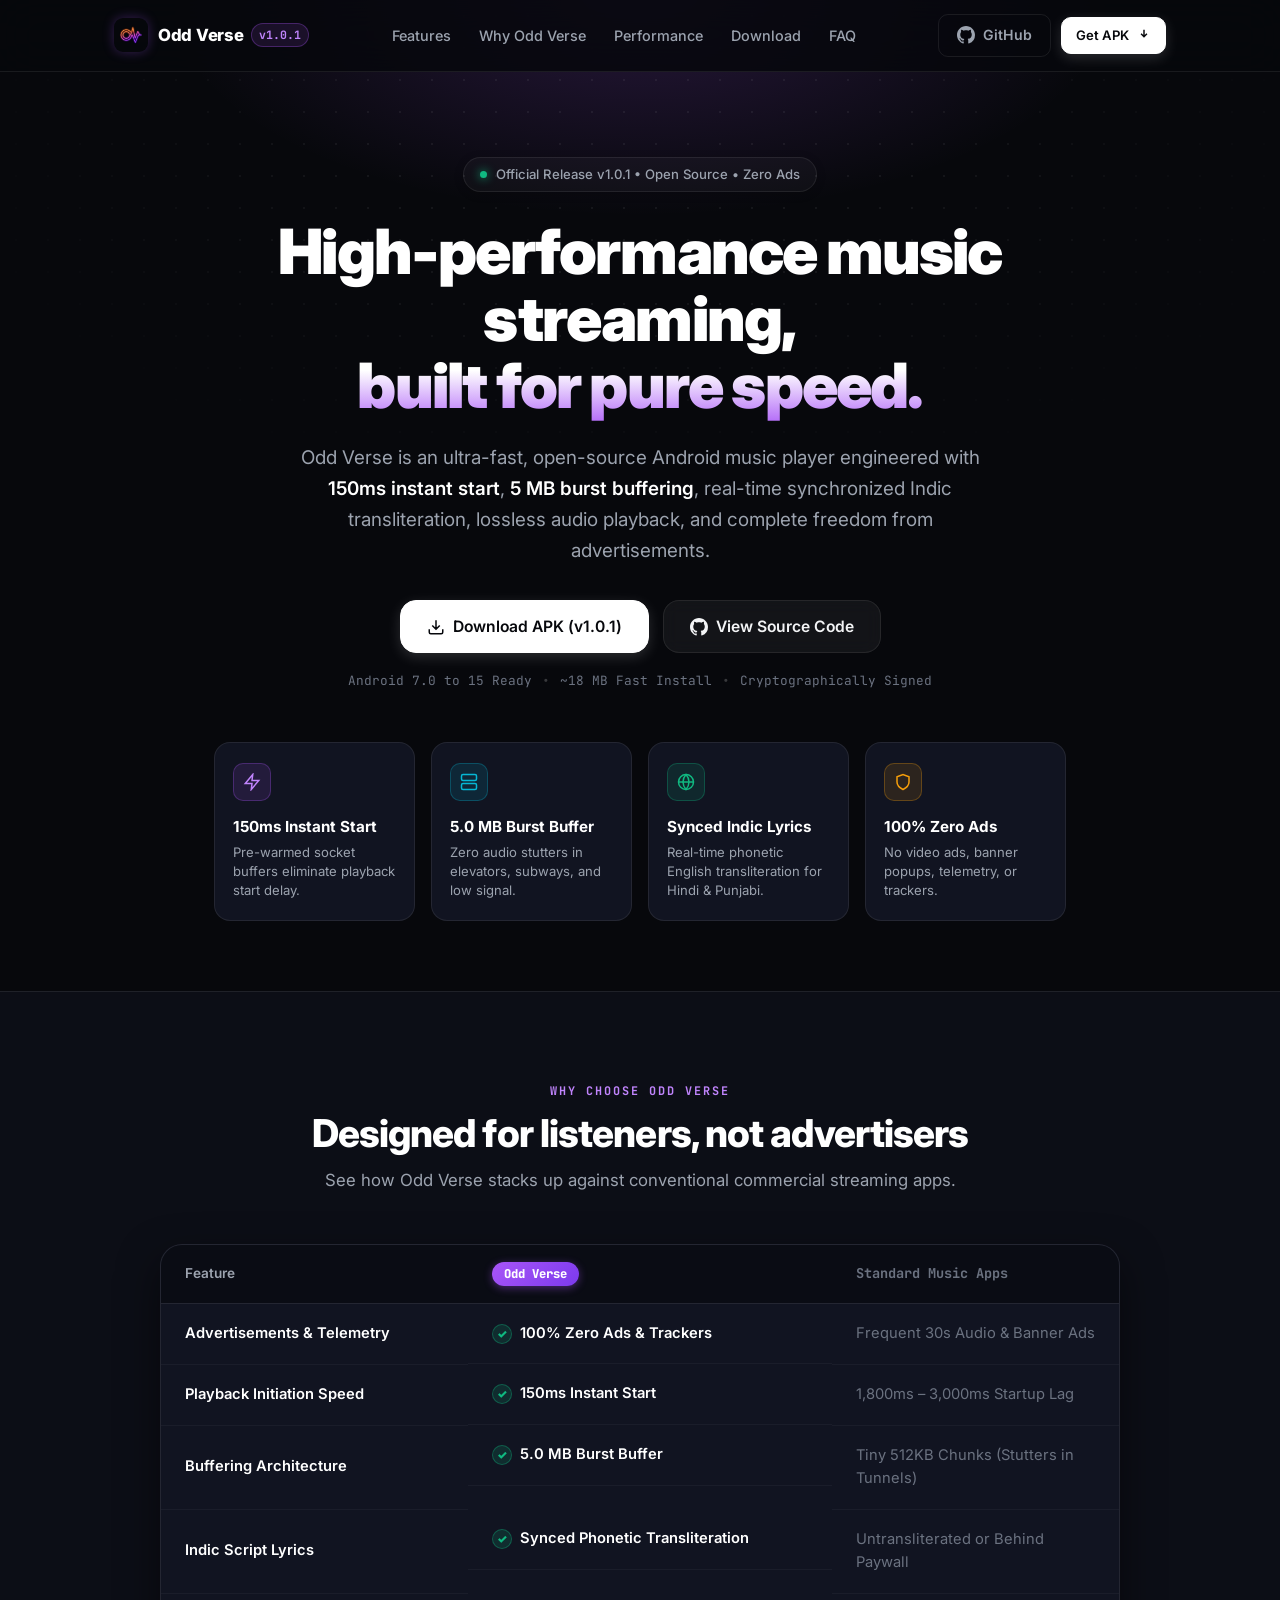
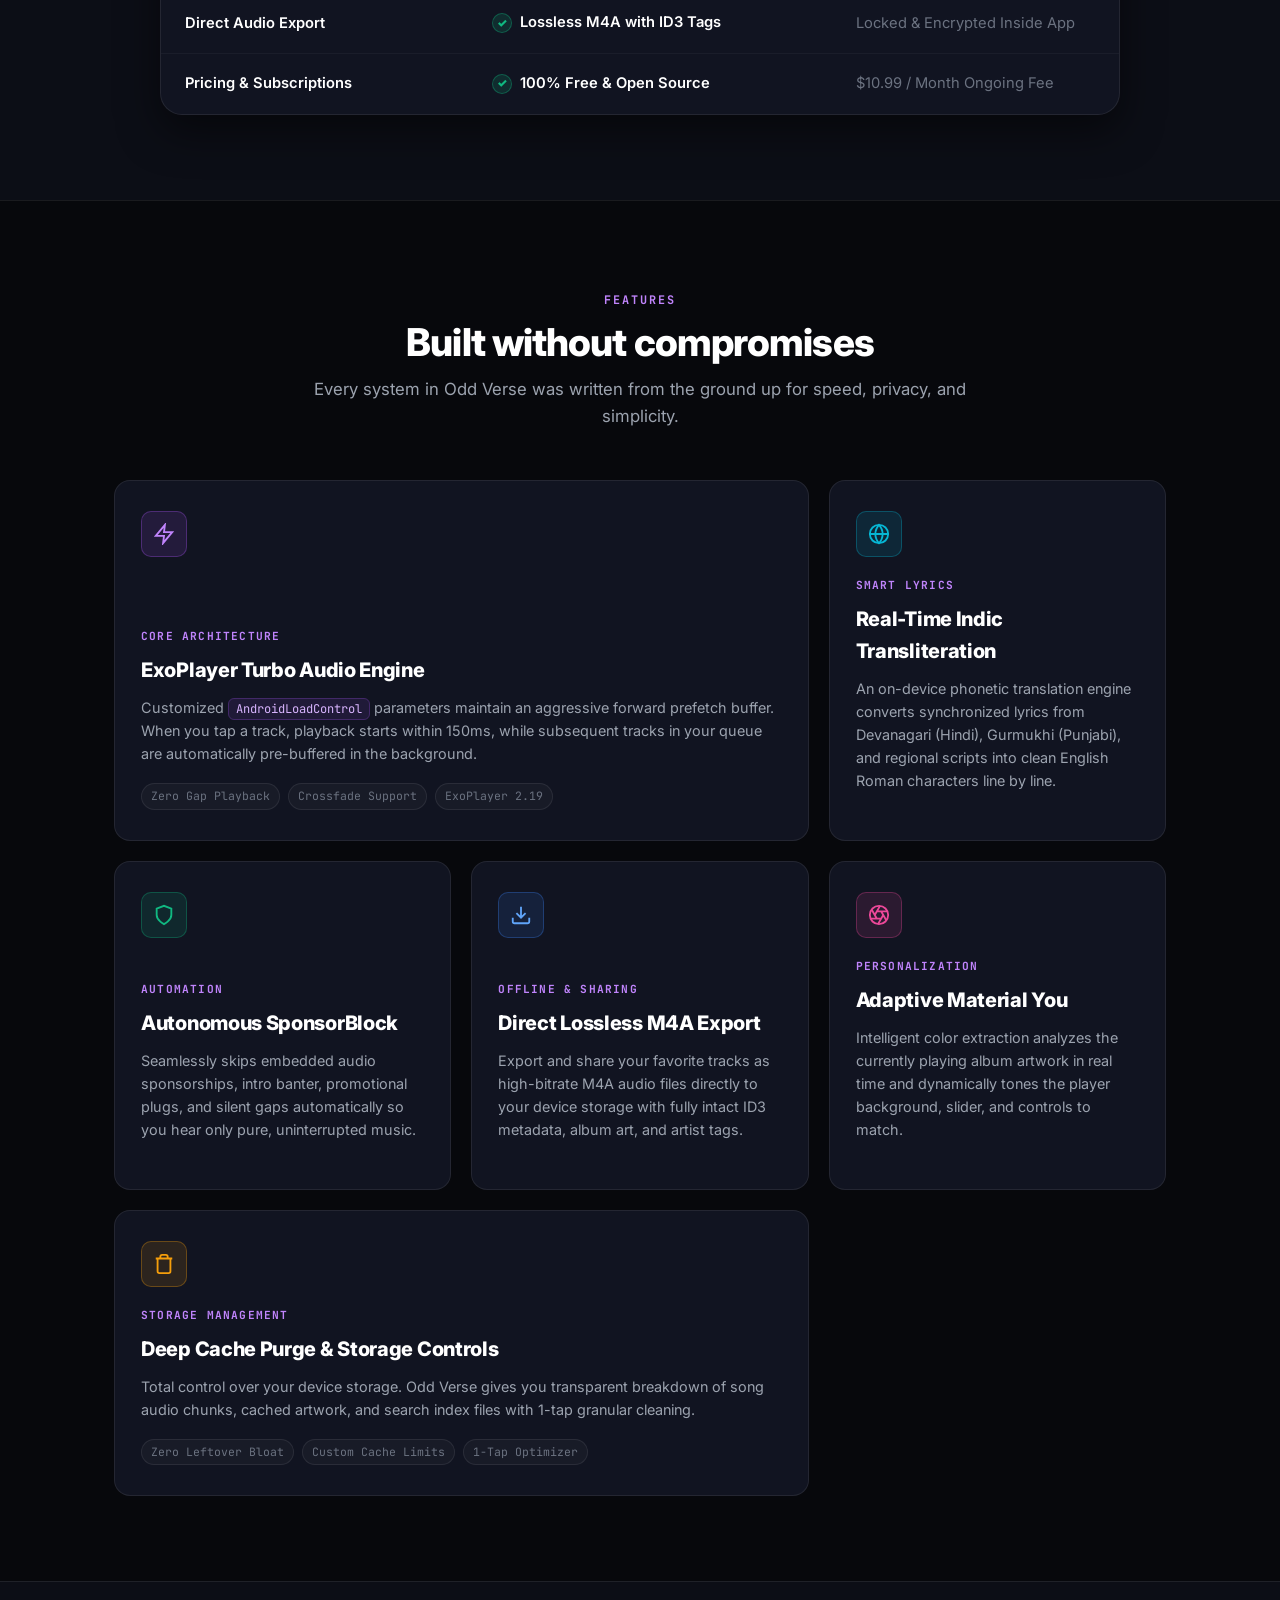
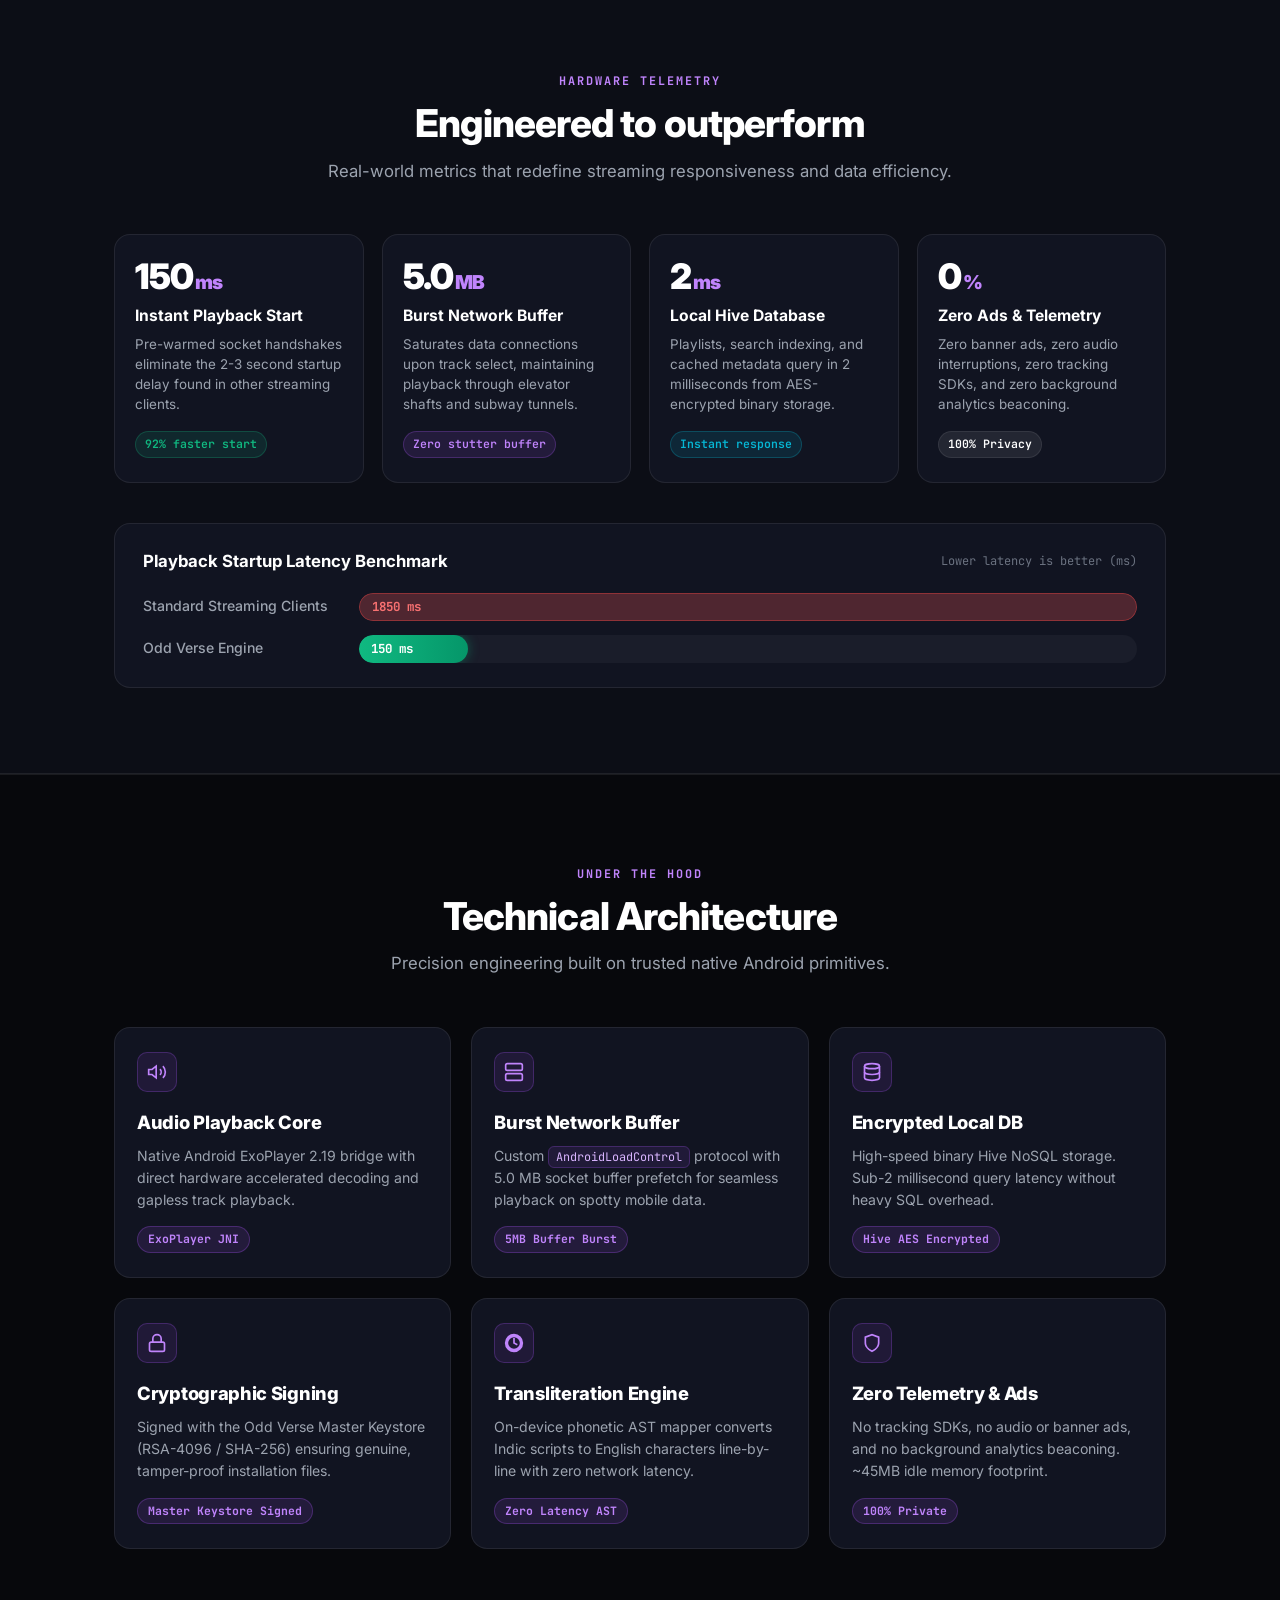
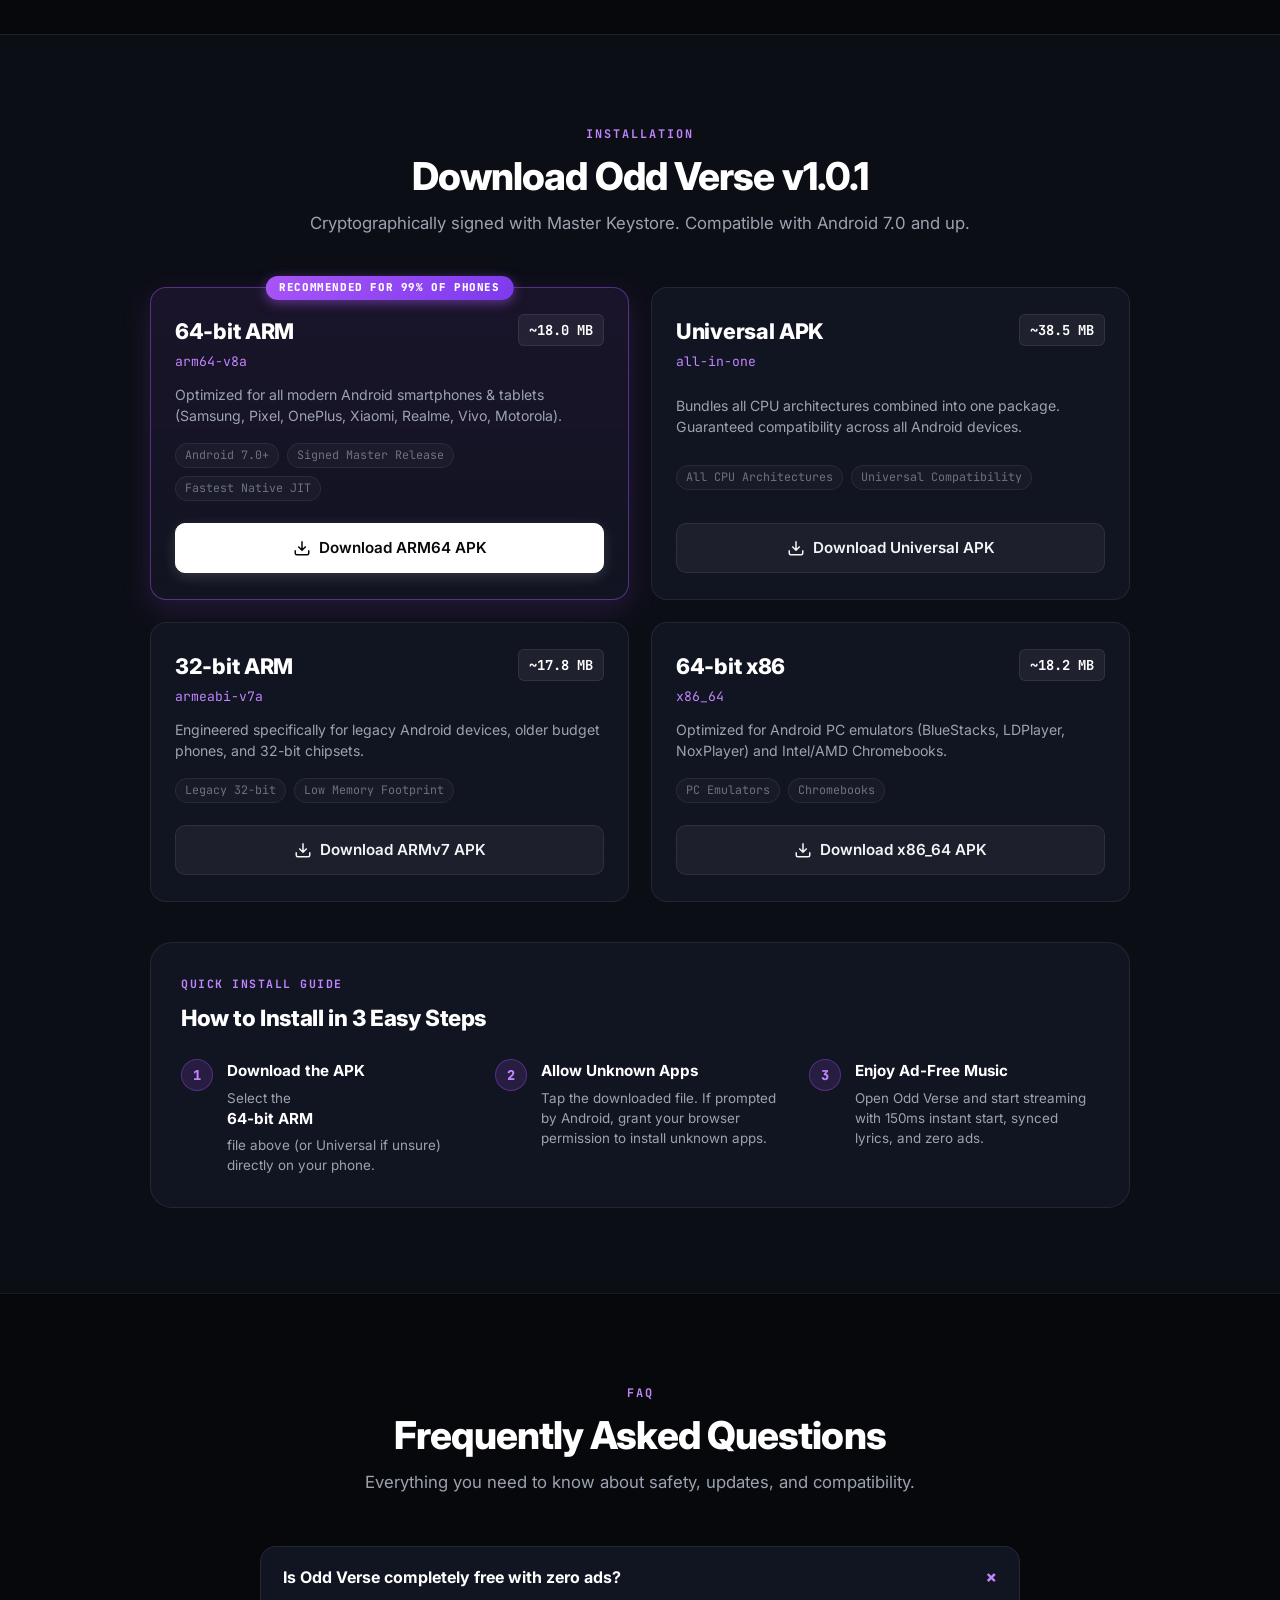
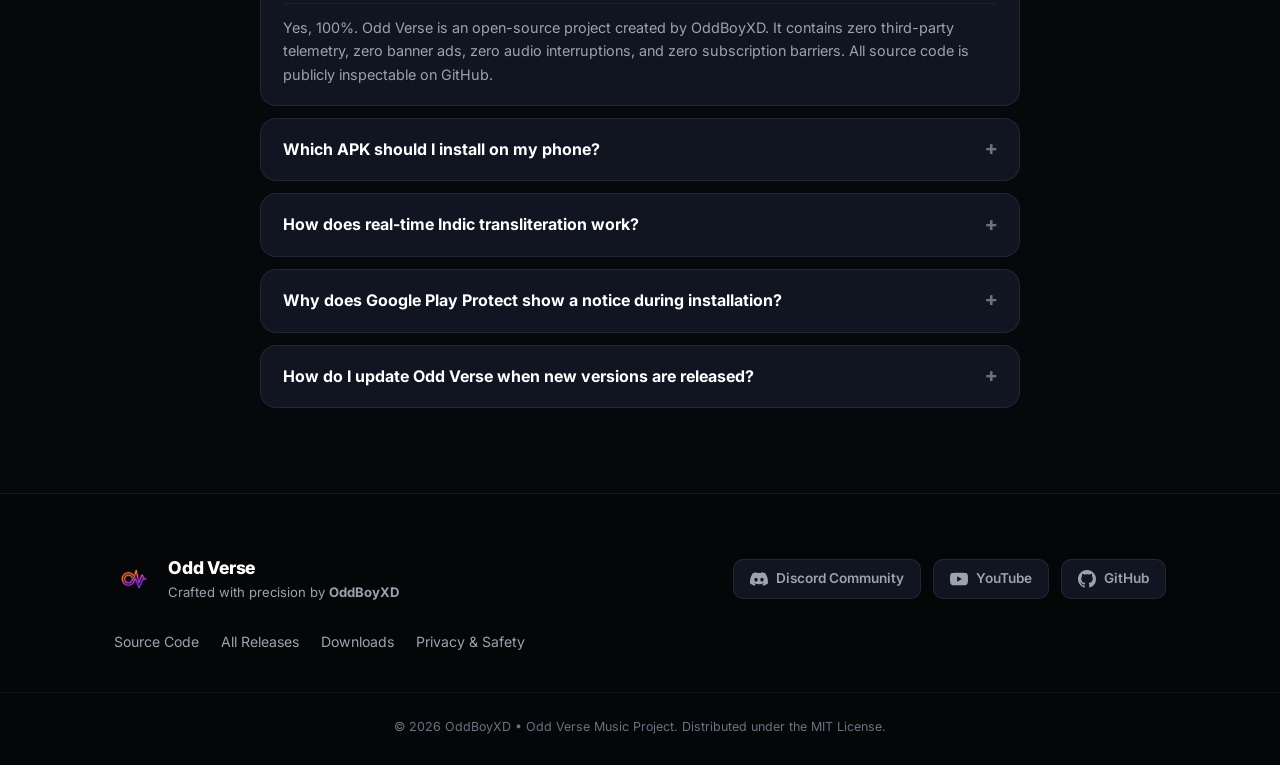
==== commit 287fece0: "docs: update website download links and version tag to v1.0.1" ====
--- a/docs/index.html
+++ b/docs/index.html
@@ -37,7 +37,7 @@
         <img src="assets/logo.png" alt="Odd Verse Logo" class="brand-img" width="34" height="34">
         <div class="brand-text">
           <span class="brand-name">Odd Verse</span>
-          <span class="brand-badge">v1.0.0</span>
+          <span class="brand-badge">v1.0.1</span>
         </div>
       </a>
 
@@ -85,7 +85,7 @@
           <span class="mobile-arrow">→</span>
         </a>
         <a href="#downloads" class="mobile-item">
-          <span>Download v1.0.0 APK</span>
+          <span>Download v1.0.1 APK</span>
           <span class="mobile-arrow">→</span>
         </a>
         <a href="#faq" class="mobile-item">
@@ -114,7 +114,7 @@
         <!-- Status Pill -->
         <div class="pill-tag">
           <span class="status-indicator"></span>
-          <span class="pill-text">Official Release v1.0.0 • Open Source • Zero Ads</span>
+          <span class="pill-text">Official Release v1.0.1 • Open Source • Zero Ads</span>
         </div>
 
         <!-- Hero Headline -->
@@ -135,7 +135,7 @@
             <svg class="icon" viewBox="0 0 24 24" fill="none" stroke="currentColor" stroke-width="2">
               <path d="M21 15v4a2 2 0 0 1-2 2H5a2 2 0 0 1-2-2v-4M7 10l5 5 5-5M12 15V3"/>
             </svg>
-            <span>Download APK (v1.0.0)</span>
+            <span>Download APK (v1.0.1)</span>
           </a>
           <a href="https://github.com/OddBoyXD/Odd-Verse" target="_blank" rel="noopener noreferrer" class="btn btn-secondary btn-large">
             <svg class="icon" viewBox="0 0 24 24" fill="currentColor">
@@ -574,7 +574,7 @@
       <div class="container">
         <div class="section-head text-center">
           <div class="eyebrow">INSTALLATION</div>
-          <h2 class="section-title">Download Odd Verse v1.0.0</h2>
+          <h2 class="section-title">Download Odd Verse v1.0.1</h2>
           <p class="section-subtitle">Cryptographically signed with Master Keystore. Compatible with Android 7.0 and up.</p>
         </div>
 
@@ -596,7 +596,7 @@
               <span class="dl-chip">Signed Master Release</span>
               <span class="dl-chip">Fastest Native JIT</span>
             </div>
-            <a href="https://github.com/OddBoyXD/Odd-Verse/releases/download/v1.0.0/OddVerse-v1.0.0-arm64-v8a.apk" class="btn btn-primary btn-block btn-dl">
+            <a href="https://github.com/OddBoyXD/Odd-Verse/releases/download/v1.0.1/OddVerse-v1.0.1-arm64-v8a.apk" class="btn btn-primary btn-block btn-dl">
               <svg class="icon" viewBox="0 0 24 24" fill="none" stroke="currentColor" stroke-width="2">
                 <path d="M21 15v4a2 2 0 0 1-2 2H5a2 2 0 0 1-2-2v-4M7 10l5 5 5-5M12 15V3"/>
               </svg>
@@ -618,7 +618,7 @@
               <span class="dl-chip">All CPU Architectures</span>
               <span class="dl-chip">Universal Compatibility</span>
             </div>
-            <a href="https://github.com/OddBoyXD/Odd-Verse/releases/download/v1.0.0/OddVerse-v1.0.0-universal.apk" class="btn btn-secondary btn-block btn-dl">
+            <a href="https://github.com/OddBoyXD/Odd-Verse/releases/download/v1.0.1/OddVerse-v1.0.1-universal.apk" class="btn btn-secondary btn-block btn-dl">
               <svg class="icon" viewBox="0 0 24 24" fill="none" stroke="currentColor" stroke-width="2">
                 <path d="M21 15v4a2 2 0 0 1-2 2H5a2 2 0 0 1-2-2v-4M7 10l5 5 5-5M12 15V3"/>
               </svg>
@@ -640,7 +640,7 @@
               <span class="dl-chip">Legacy 32-bit</span>
               <span class="dl-chip">Low Memory Footprint</span>
             </div>
-            <a href="https://github.com/OddBoyXD/Odd-Verse/releases/download/v1.0.0/OddVerse-v1.0.0-armeabi-v7a.apk" class="btn btn-secondary btn-block btn-dl">
+            <a href="https://github.com/OddBoyXD/Odd-Verse/releases/download/v1.0.1/OddVerse-v1.0.1-armeabi-v7a.apk" class="btn btn-secondary btn-block btn-dl">
               <svg class="icon" viewBox="0 0 24 24" fill="none" stroke="currentColor" stroke-width="2">
                 <path d="M21 15v4a2 2 0 0 1-2 2H5a2 2 0 0 1-2-2v-4M7 10l5 5 5-5M12 15V3"/>
               </svg>
@@ -662,7 +662,7 @@
               <span class="dl-chip">PC Emulators</span>
               <span class="dl-chip">Chromebooks</span>
             </div>
-            <a href="https://github.com/OddBoyXD/Odd-Verse/releases/download/v1.0.0/OddVerse-v1.0.0-x86_64.apk" class="btn btn-secondary btn-block btn-dl">
+            <a href="https://github.com/OddBoyXD/Odd-Verse/releases/download/v1.0.1/OddVerse-v1.0.1-x86_64.apk" class="btn btn-secondary btn-block btn-dl">
               <svg class="icon" viewBox="0 0 24 24" fill="none" stroke="currentColor" stroke-width="2">
                 <path d="M21 15v4a2 2 0 0 1-2 2H5a2 2 0 0 1-2-2v-4M7 10l5 5 5-5M12 15V3"/>
               </svg>
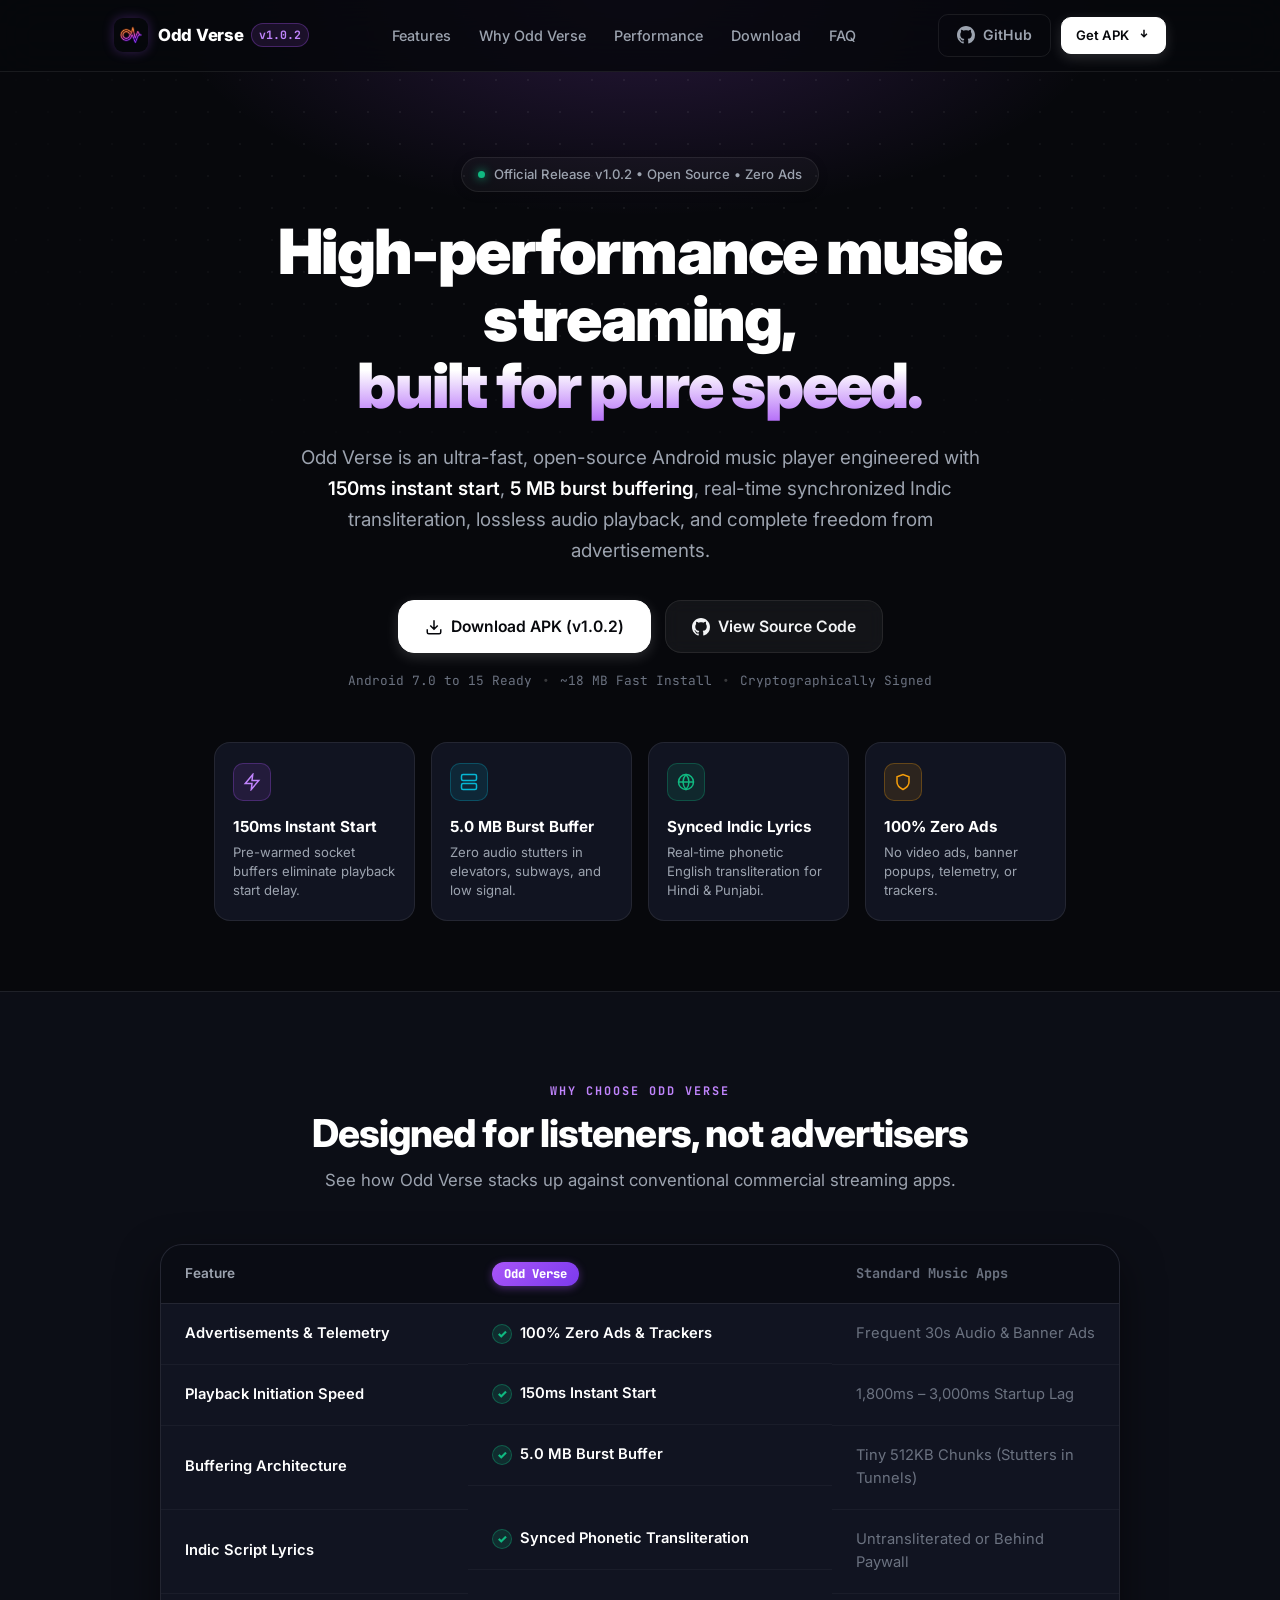
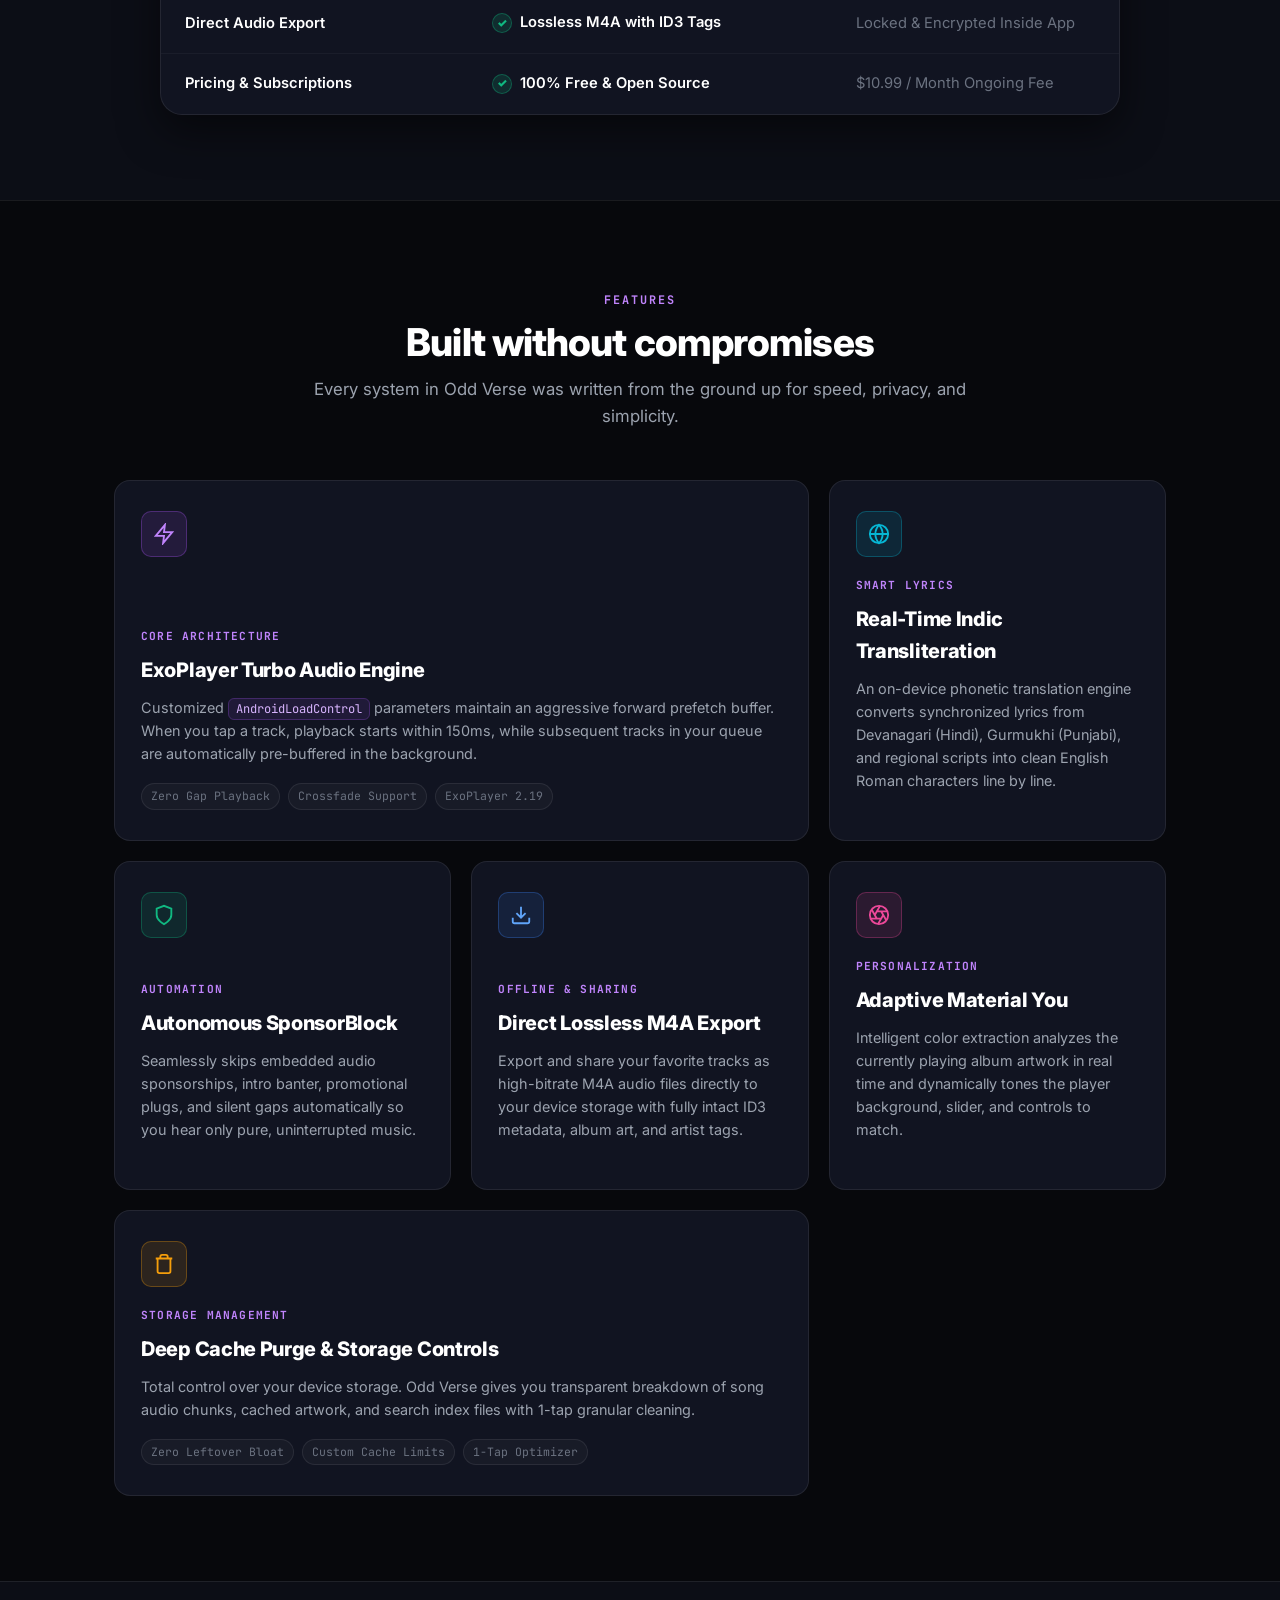
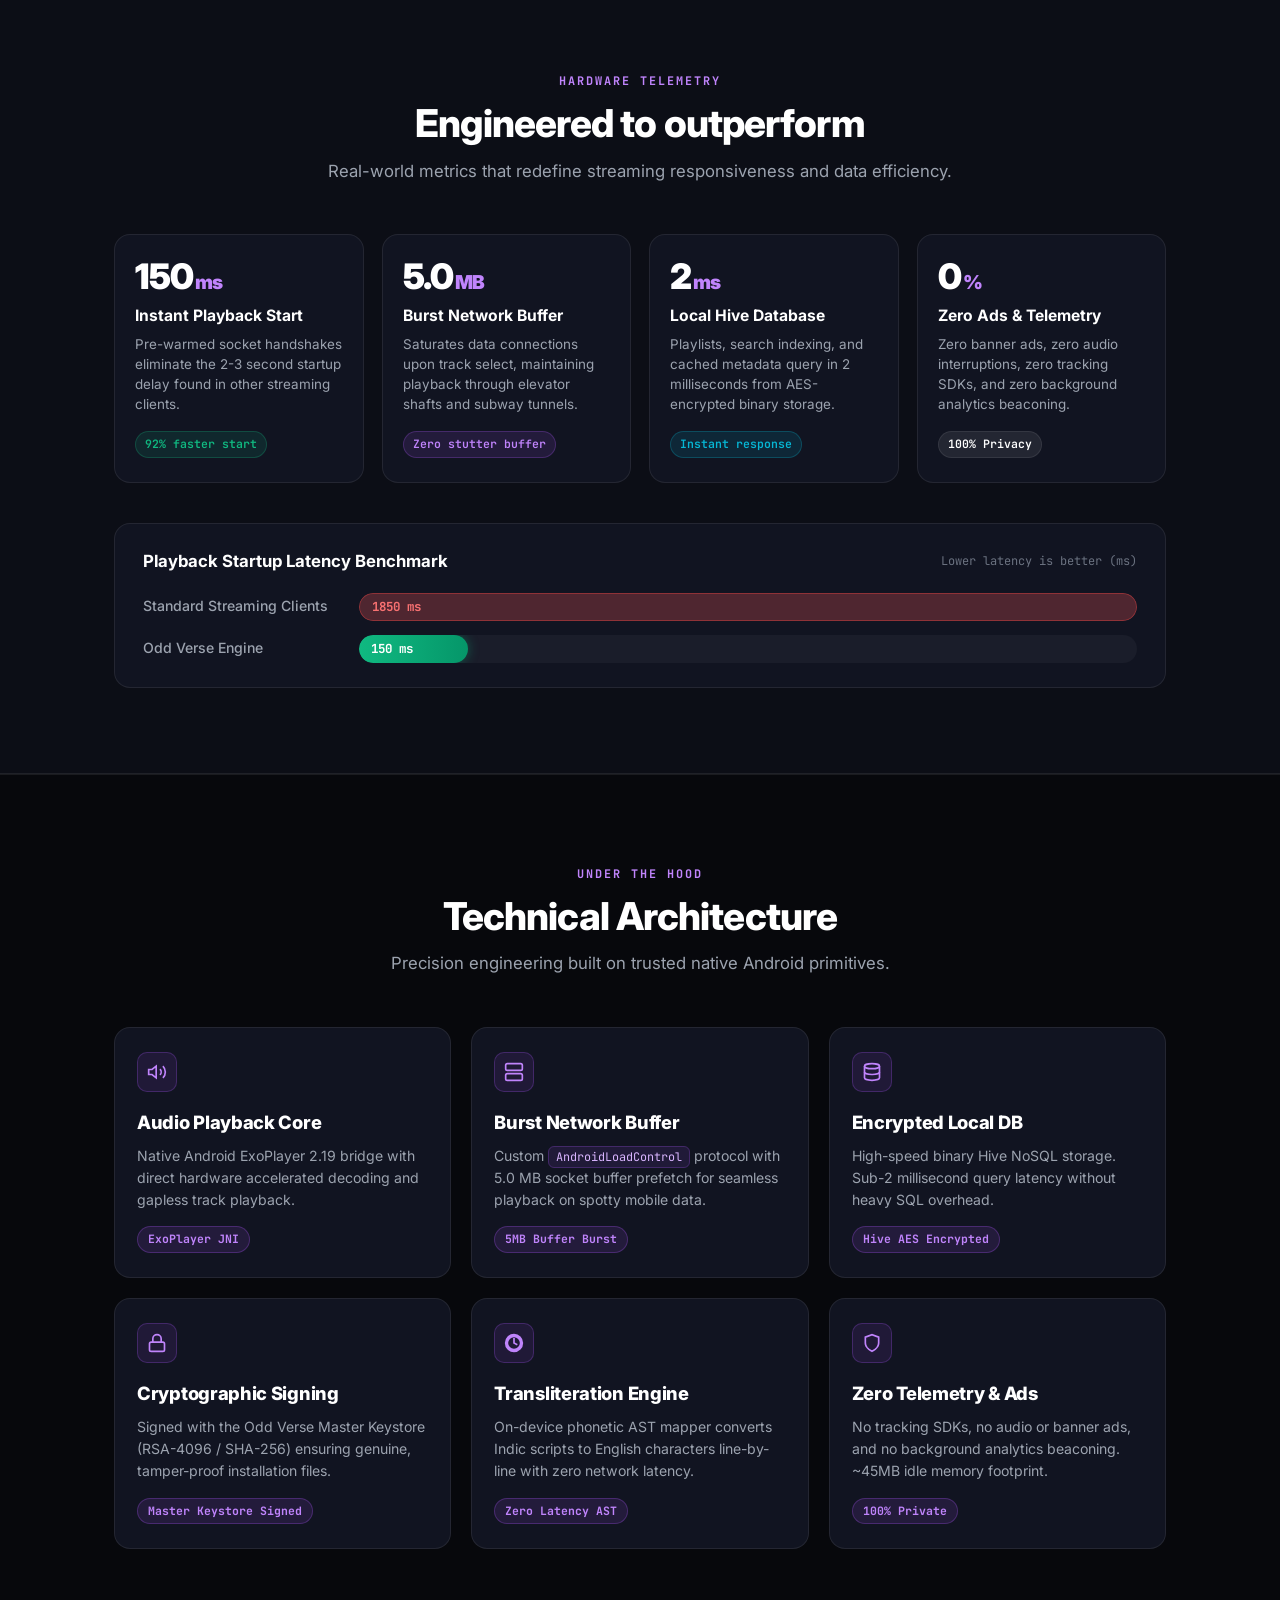
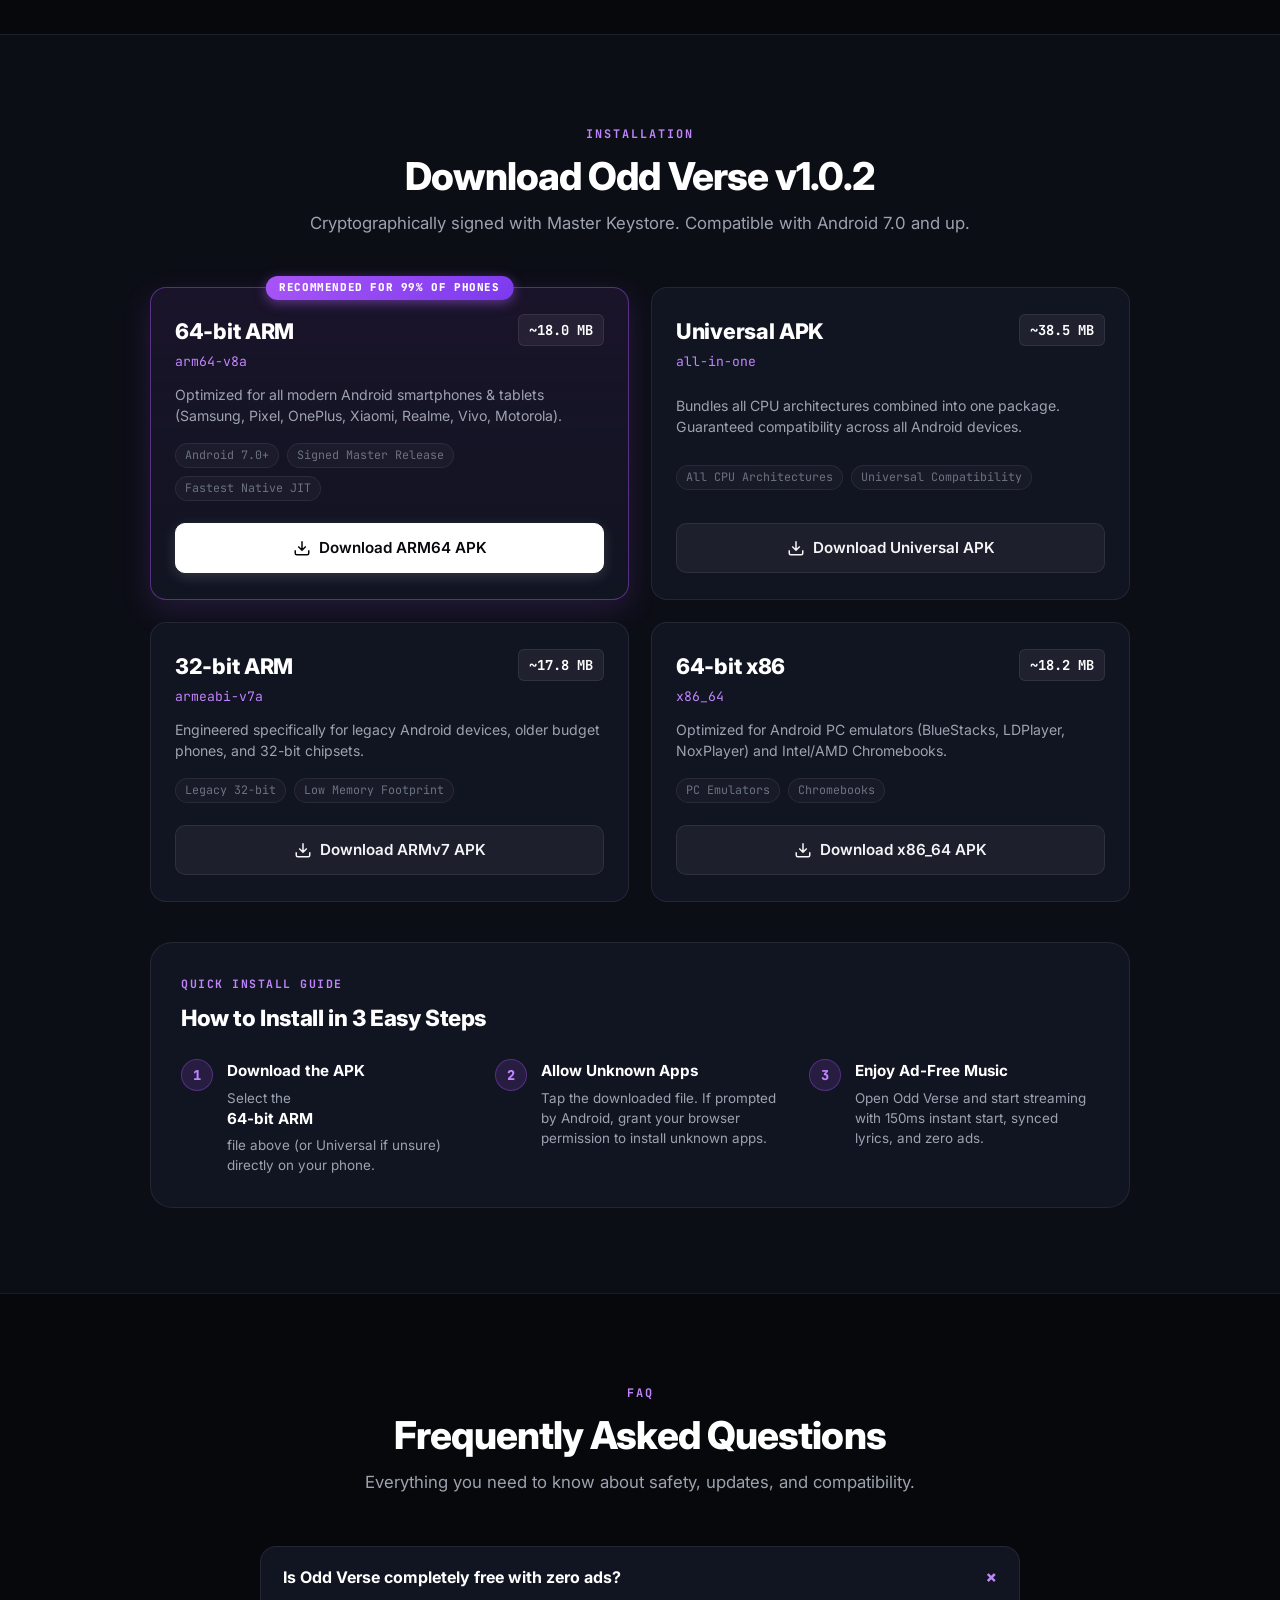
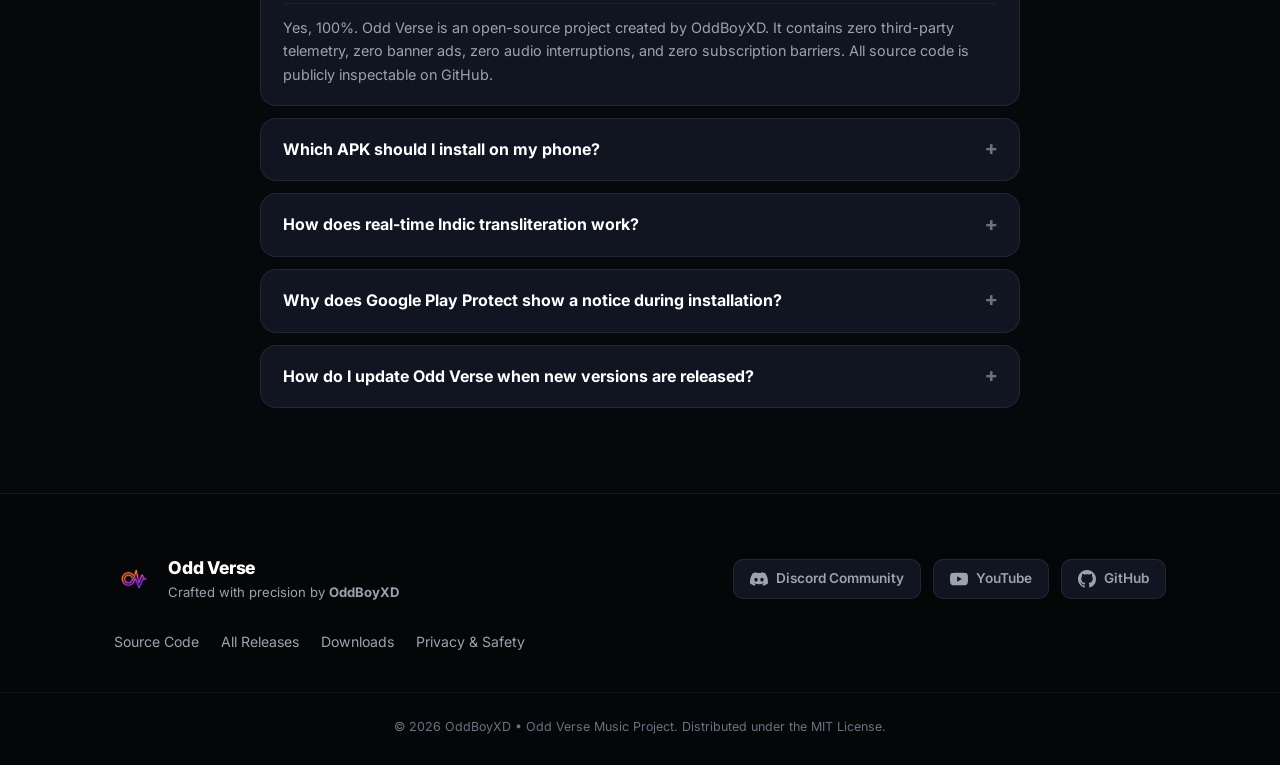
==== commit 415e7d75: "feat(release): prepare v1.0.2 website download links and multi-variant release pipeline" ====
--- a/docs/index.html
+++ b/docs/index.html
@@ -37,7 +37,7 @@
         <img src="assets/logo.png" alt="Odd Verse Logo" class="brand-img" width="34" height="34">
         <div class="brand-text">
           <span class="brand-name">Odd Verse</span>
-          <span class="brand-badge">v1.0.1</span>
+          <span class="brand-badge">v1.0.2</span>
         </div>
       </a>
 
@@ -85,7 +85,7 @@
           <span class="mobile-arrow">→</span>
         </a>
         <a href="#downloads" class="mobile-item">
-          <span>Download v1.0.1 APK</span>
+          <span>Download v1.0.2 APK</span>
           <span class="mobile-arrow">→</span>
         </a>
         <a href="#faq" class="mobile-item">
@@ -114,7 +114,7 @@
         <!-- Status Pill -->
         <div class="pill-tag">
           <span class="status-indicator"></span>
-          <span class="pill-text">Official Release v1.0.1 • Open Source • Zero Ads</span>
+          <span class="pill-text">Official Release v1.0.2 • Open Source • Zero Ads</span>
         </div>
 
         <!-- Hero Headline -->
@@ -135,7 +135,7 @@
             <svg class="icon" viewBox="0 0 24 24" fill="none" stroke="currentColor" stroke-width="2">
               <path d="M21 15v4a2 2 0 0 1-2 2H5a2 2 0 0 1-2-2v-4M7 10l5 5 5-5M12 15V3"/>
             </svg>
-            <span>Download APK (v1.0.1)</span>
+            <span>Download APK (v1.0.2)</span>
           </a>
           <a href="https://github.com/OddBoyXD/Odd-Verse" target="_blank" rel="noopener noreferrer" class="btn btn-secondary btn-large">
             <svg class="icon" viewBox="0 0 24 24" fill="currentColor">
@@ -574,7 +574,7 @@
       <div class="container">
         <div class="section-head text-center">
           <div class="eyebrow">INSTALLATION</div>
-          <h2 class="section-title">Download Odd Verse v1.0.1</h2>
+          <h2 class="section-title">Download Odd Verse v1.0.2</h2>
           <p class="section-subtitle">Cryptographically signed with Master Keystore. Compatible with Android 7.0 and up.</p>
         </div>
 
@@ -596,7 +596,7 @@
               <span class="dl-chip">Signed Master Release</span>
               <span class="dl-chip">Fastest Native JIT</span>
             </div>
-            <a href="https://github.com/OddBoyXD/Odd-Verse/releases/download/v1.0.1/OddVerse-v1.0.1-arm64-v8a.apk" class="btn btn-primary btn-block btn-dl">
+            <a href="https://github.com/OddBoyXD/Odd-Verse/releases/download/v1.0.2/OddVerse-v1.0.2-arm64-v8a.apk" class="btn btn-primary btn-block btn-dl">
               <svg class="icon" viewBox="0 0 24 24" fill="none" stroke="currentColor" stroke-width="2">
                 <path d="M21 15v4a2 2 0 0 1-2 2H5a2 2 0 0 1-2-2v-4M7 10l5 5 5-5M12 15V3"/>
               </svg>
@@ -618,7 +618,7 @@
               <span class="dl-chip">All CPU Architectures</span>
               <span class="dl-chip">Universal Compatibility</span>
             </div>
-            <a href="https://github.com/OddBoyXD/Odd-Verse/releases/download/v1.0.1/OddVerse-v1.0.1-universal.apk" class="btn btn-secondary btn-block btn-dl">
+            <a href="https://github.com/OddBoyXD/Odd-Verse/releases/download/v1.0.2/OddVerse-v1.0.2-universal.apk" class="btn btn-secondary btn-block btn-dl">
               <svg class="icon" viewBox="0 0 24 24" fill="none" stroke="currentColor" stroke-width="2">
                 <path d="M21 15v4a2 2 0 0 1-2 2H5a2 2 0 0 1-2-2v-4M7 10l5 5 5-5M12 15V3"/>
               </svg>
@@ -640,7 +640,7 @@
               <span class="dl-chip">Legacy 32-bit</span>
               <span class="dl-chip">Low Memory Footprint</span>
             </div>
-            <a href="https://github.com/OddBoyXD/Odd-Verse/releases/download/v1.0.1/OddVerse-v1.0.1-armeabi-v7a.apk" class="btn btn-secondary btn-block btn-dl">
+            <a href="https://github.com/OddBoyXD/Odd-Verse/releases/download/v1.0.2/OddVerse-v1.0.2-armeabi-v7a.apk" class="btn btn-secondary btn-block btn-dl">
               <svg class="icon" viewBox="0 0 24 24" fill="none" stroke="currentColor" stroke-width="2">
                 <path d="M21 15v4a2 2 0 0 1-2 2H5a2 2 0 0 1-2-2v-4M7 10l5 5 5-5M12 15V3"/>
               </svg>
@@ -662,7 +662,7 @@
               <span class="dl-chip">PC Emulators</span>
               <span class="dl-chip">Chromebooks</span>
             </div>
-            <a href="https://github.com/OddBoyXD/Odd-Verse/releases/download/v1.0.1/OddVerse-v1.0.1-x86_64.apk" class="btn btn-secondary btn-block btn-dl">
+            <a href="https://github.com/OddBoyXD/Odd-Verse/releases/download/v1.0.2/OddVerse-v1.0.2-x86_64.apk" class="btn btn-secondary btn-block btn-dl">
               <svg class="icon" viewBox="0 0 24 24" fill="none" stroke="currentColor" stroke-width="2">
                 <path d="M21 15v4a2 2 0 0 1-2 2H5a2 2 0 0 1-2-2v-4M7 10l5 5 5-5M12 15V3"/>
               </svg>
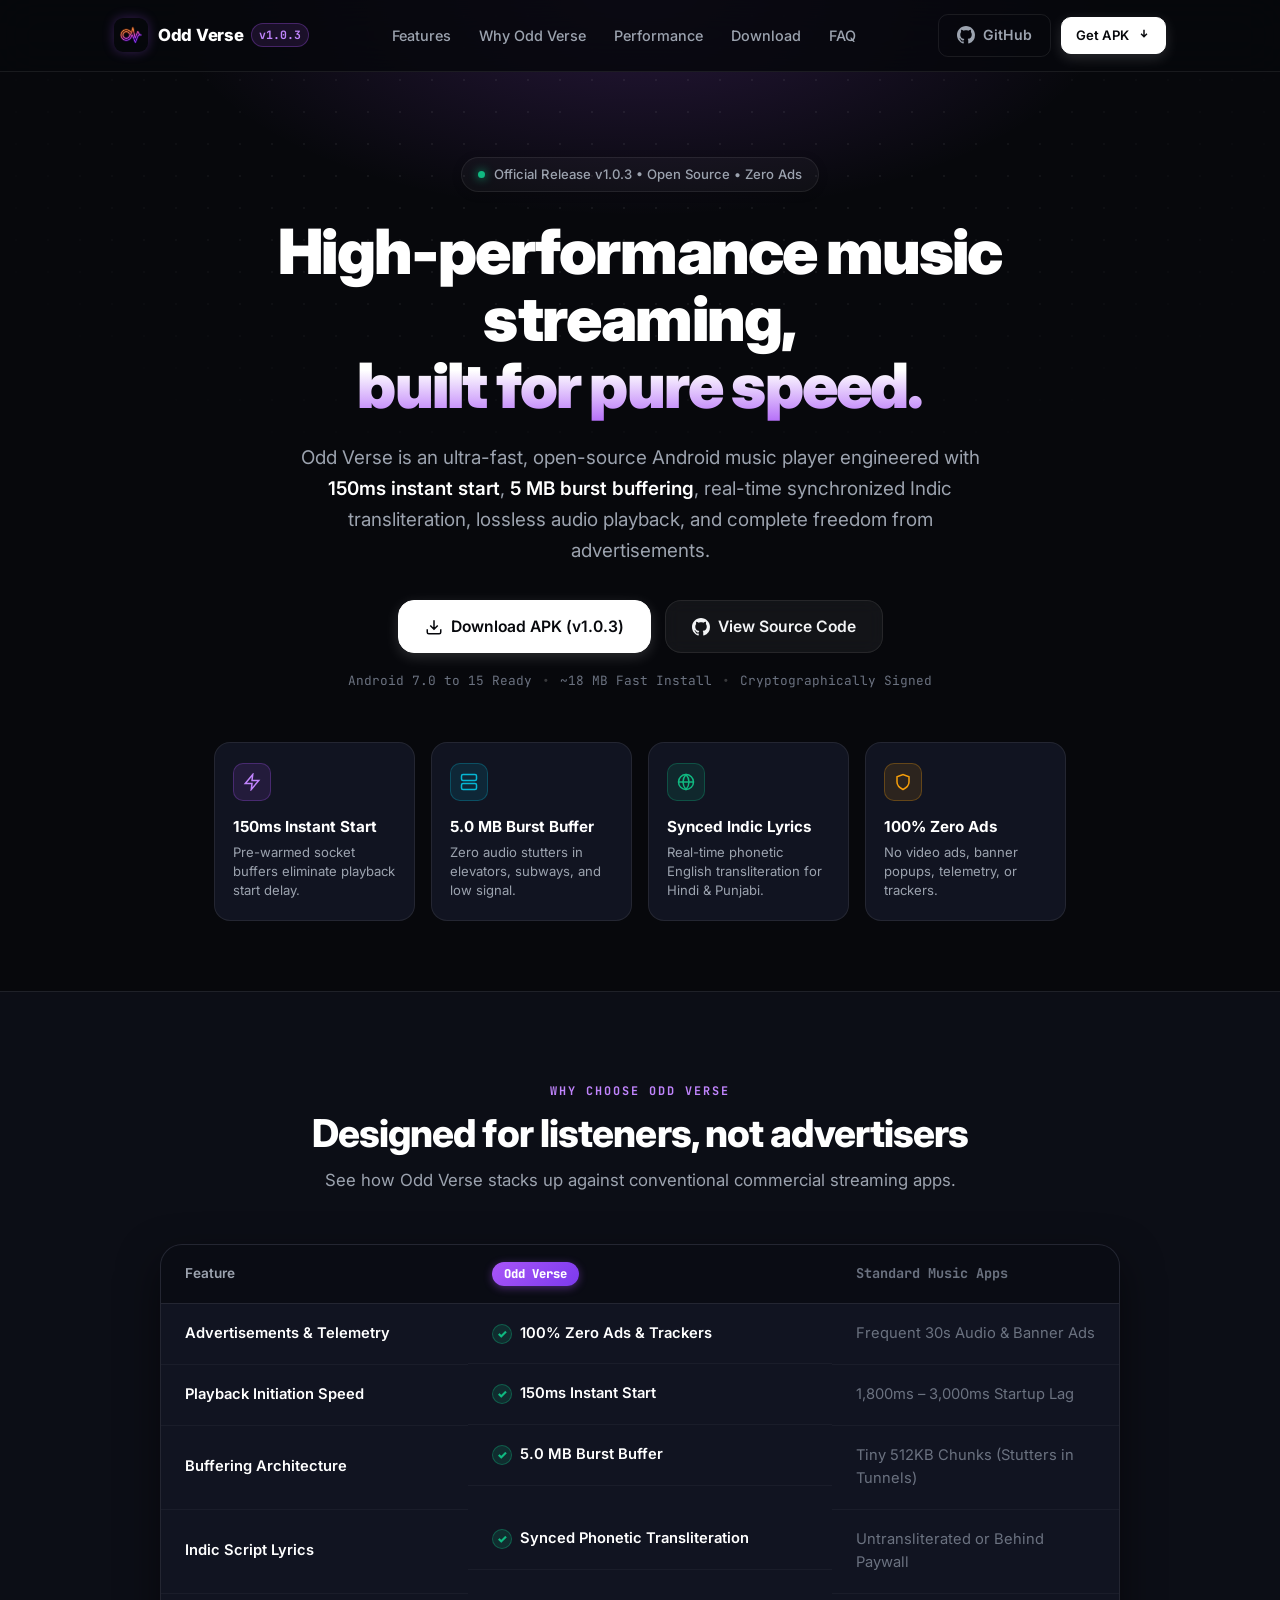
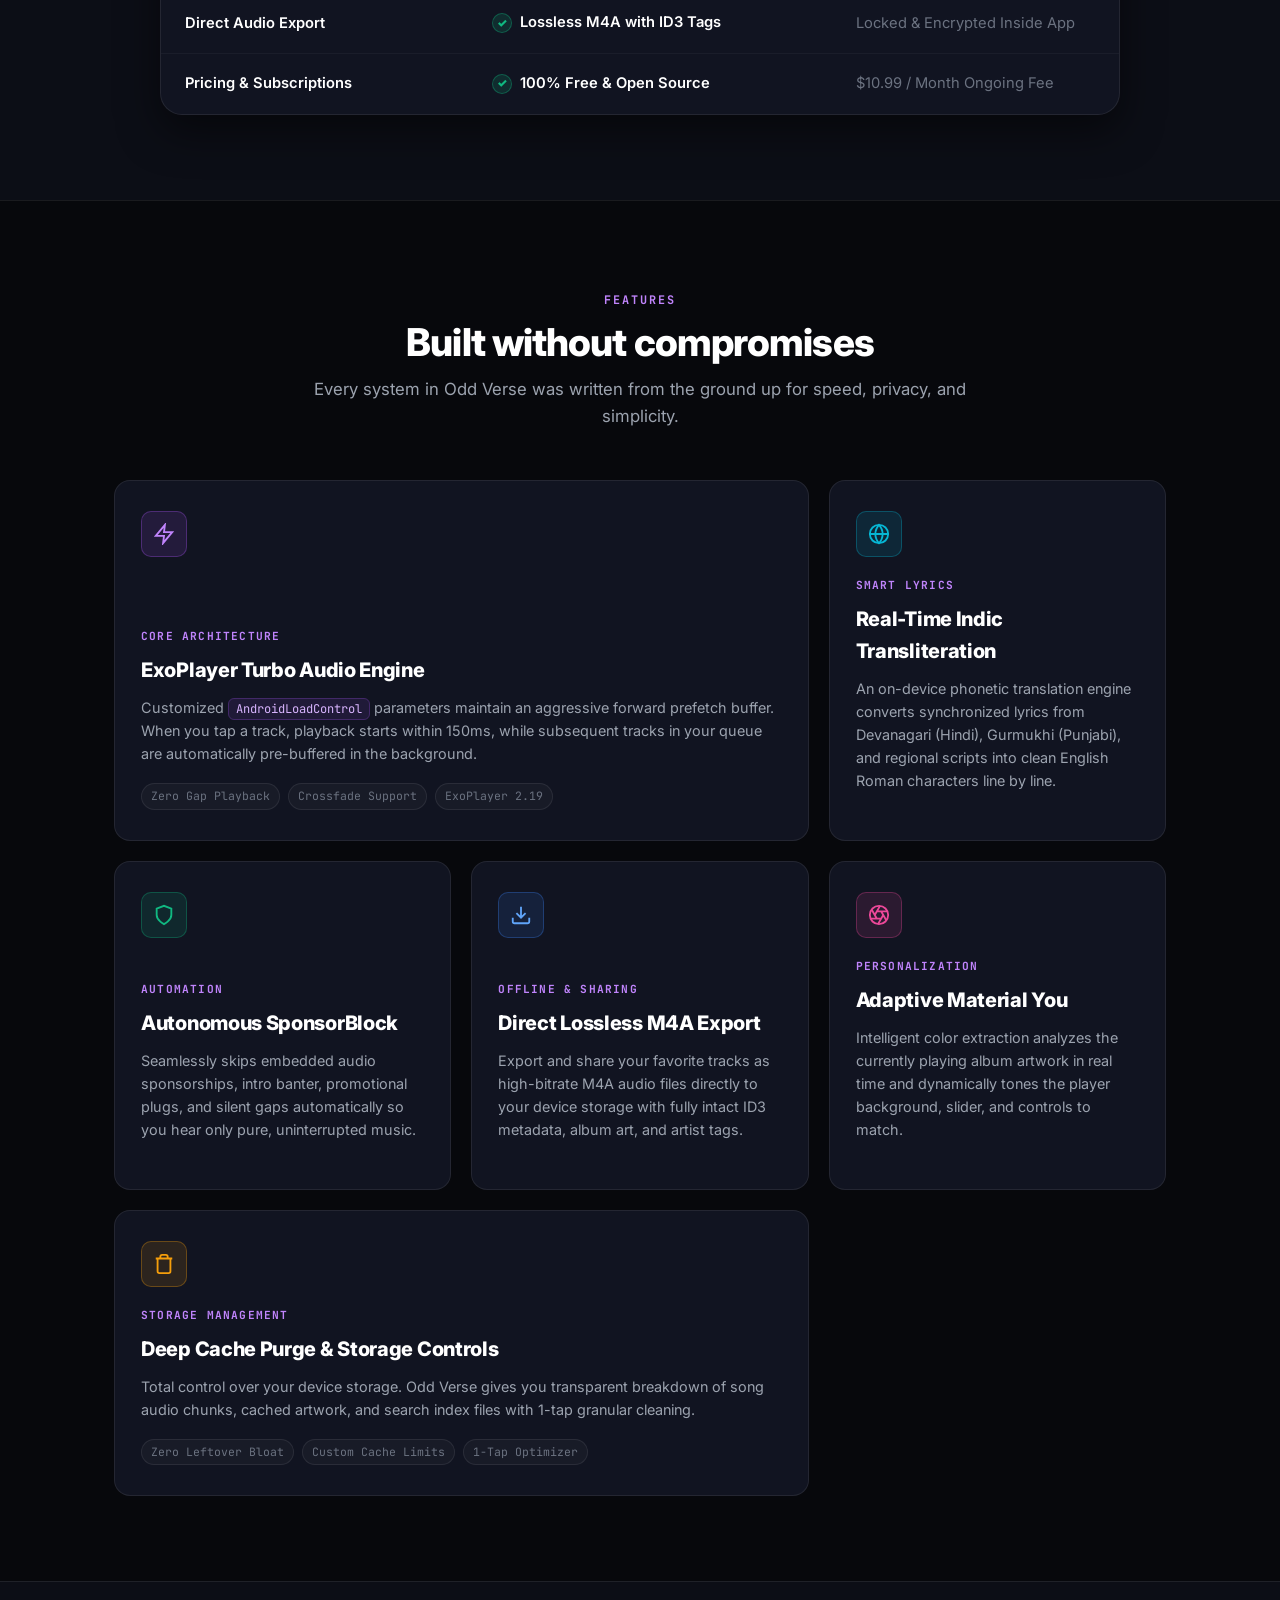
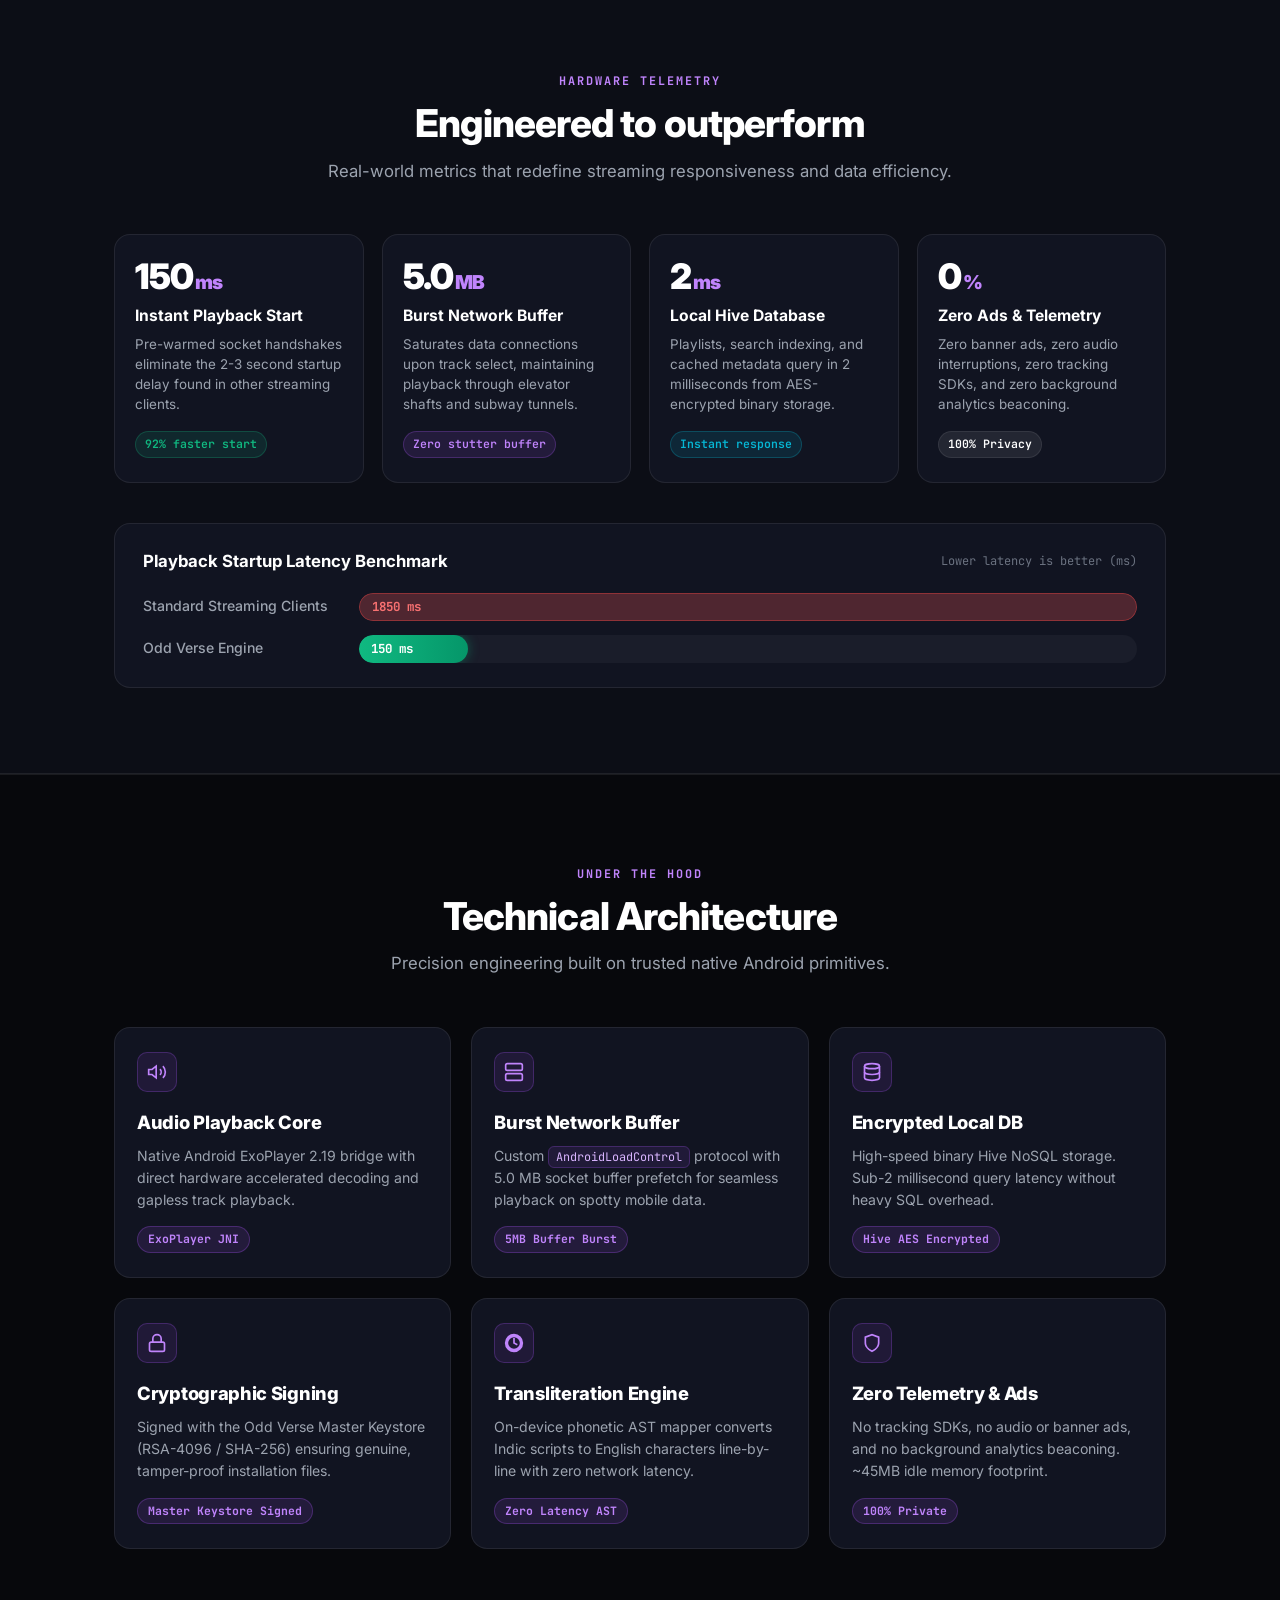
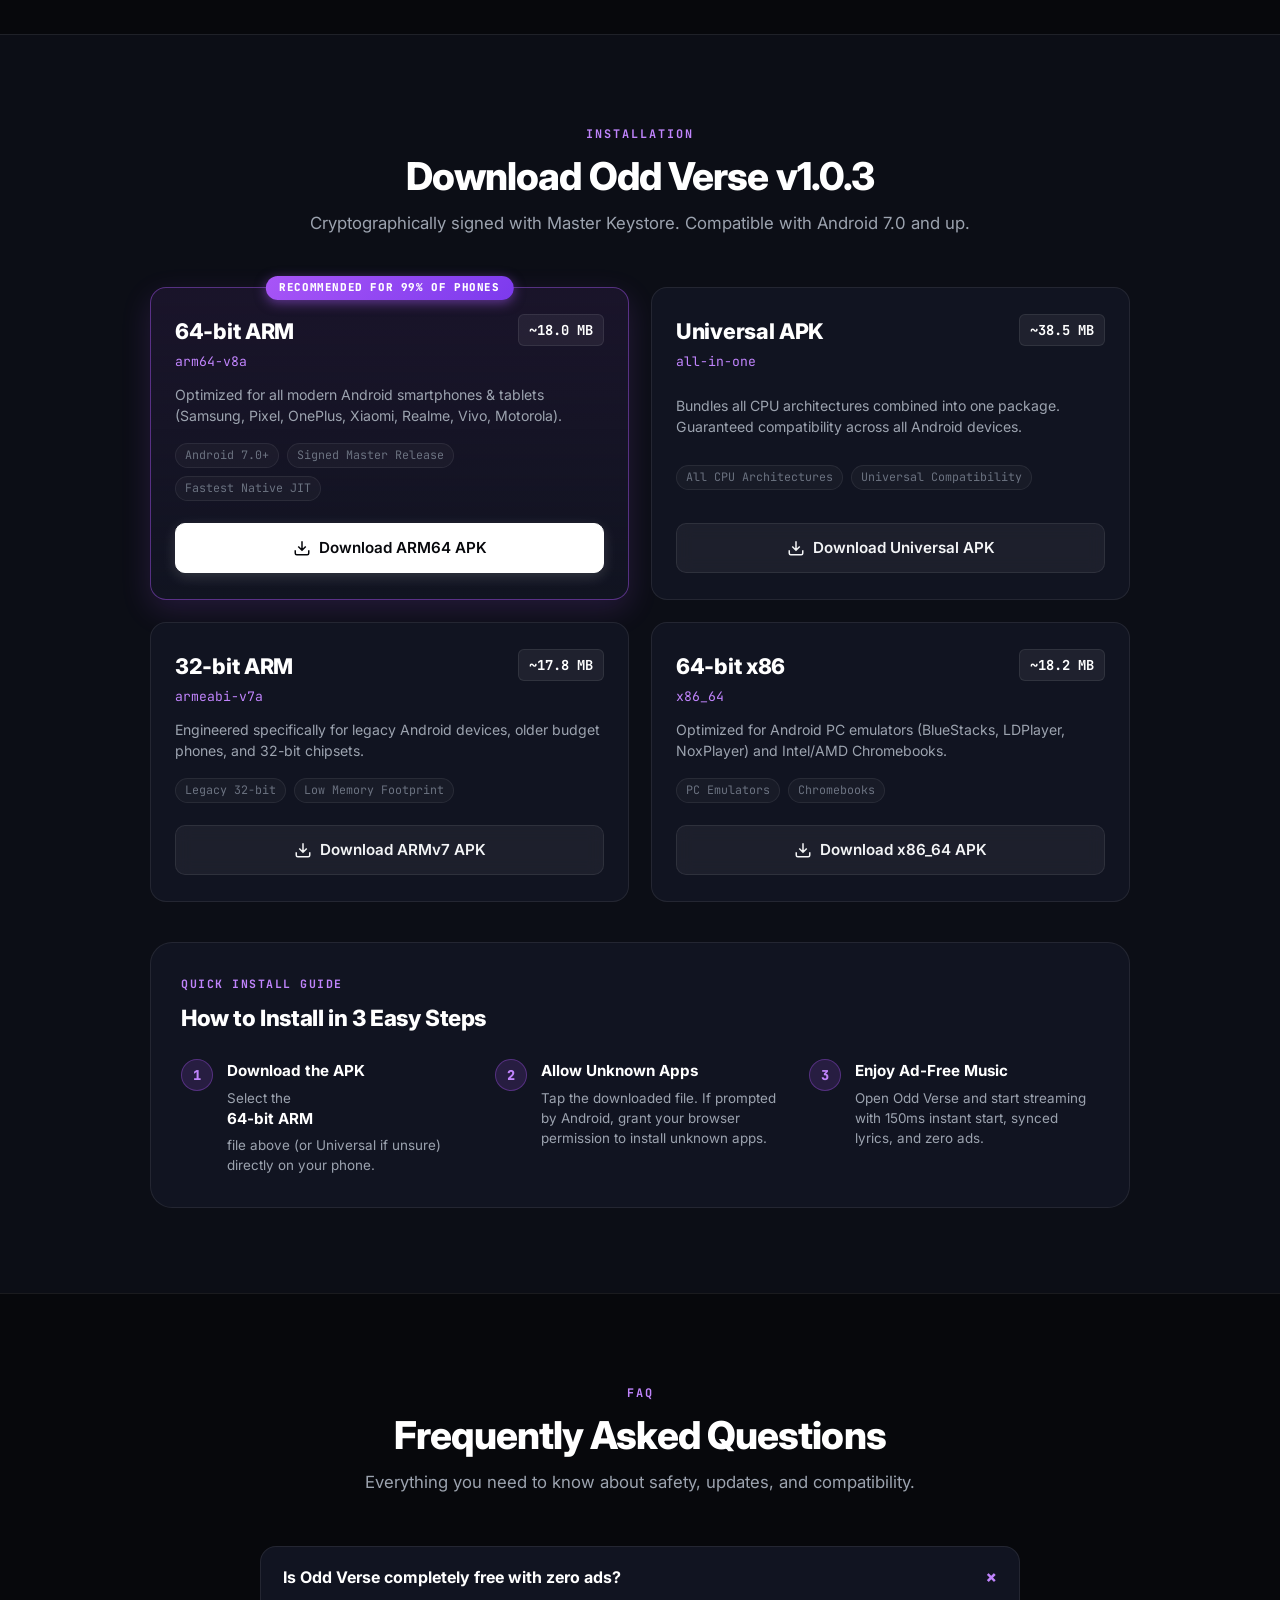
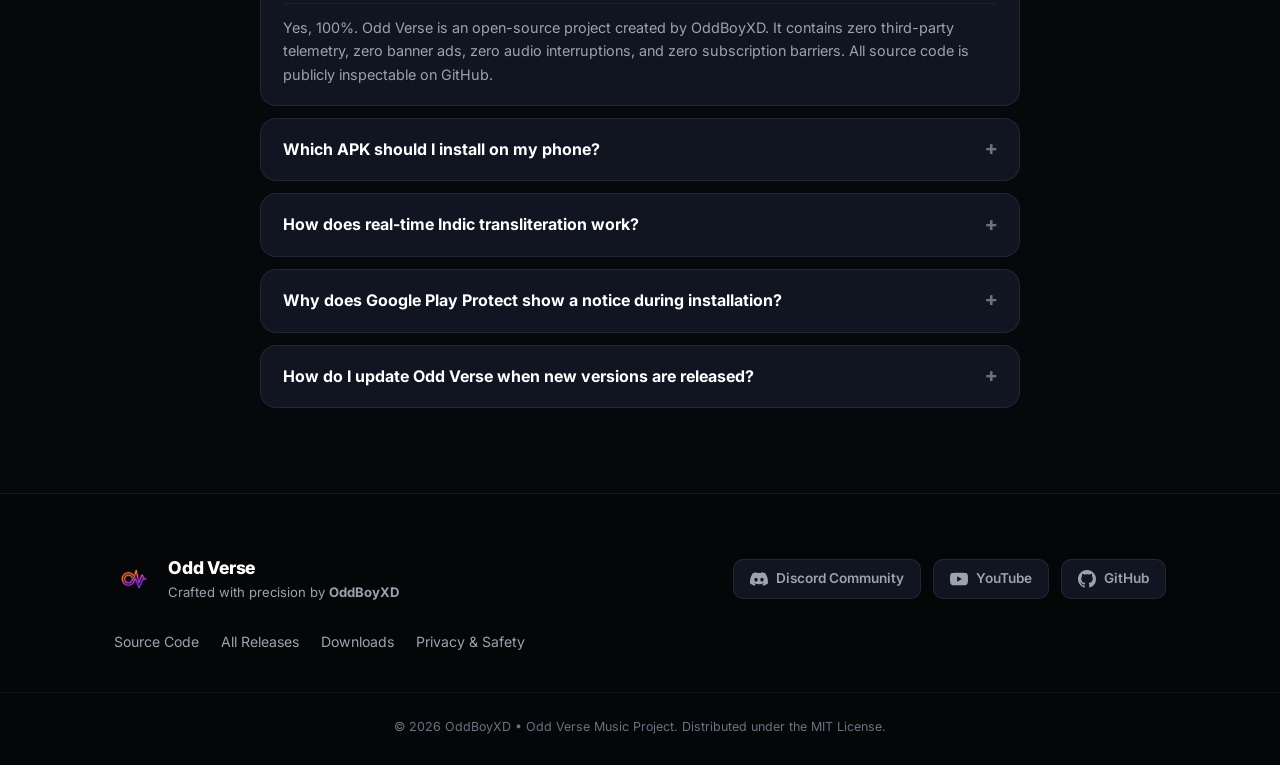
==== commit 3d865ca5: "docs: update website download buttons to v1.0.3 and add dynamic auto-sync for future releases" ====
--- a/docs/index.html
+++ b/docs/index.html
@@ -4,18 +4,55 @@
   <meta charset="UTF-8">
   <meta name="viewport" content="width=device-width, initial-scale=1.0, maximum-scale=1.0, user-scalable=no">
   <title>Odd Verse — High Performance Music Streaming</title>
-  <meta name="description" content="Next-generation open-source Android music player with 150ms instant start, 5MB burst buffering, synced Indic transliteration, lossless audio, and zero ads.">
+  <meta name="description" content="Odd Verse is the ultimate free online music player and offline audio streamer for Android. Download free music player APK with zero ads, high performance 150ms instant start, synced lyrics, equalizer, and YouTube Music integration.">
+  <meta name="keywords" content="free music player, online music player, free music streaming, music player apk, free music player android, ad-free music player, open source music player, youtube music player without ads, best free music app, music streamer apk, offline music player, synced lyrics player, lrc lyrics music player, android music player apk, odd verse, oddverse, high performance audio player, 32-bit music player, 64-bit music player, flac music player, lossless music player, free mp3 player android, background music player, background playback apk">
+  <meta name="author" content="OddBoyXD">
+  <meta name="robots" content="index, follow, max-image-preview:large, max-snippet:-1, max-video-preview:-1">
+  <meta name="googlebot" content="index, follow">
+  <link rel="canonical" href="https://oddverse.invmc.in/">
   <meta name="theme-color" content="#07080c">
   <meta http-equiv="Cache-Control" content="no-cache, no-store, must-revalidate">
   <meta http-equiv="Pragma" content="no-cache">
   <meta http-equiv="Expires" content="0">
 
-  <!-- Open Graph / SEO -->
+  <!-- Open Graph / Facebook / WhatsApp SEO -->
   <meta property="og:type" content="website">
-  <meta property="og:title" content="Odd Verse — Precision Streaming Music Player">
-  <meta property="og:description" content="Engineered for speed. 150ms instant start, lossless audio engine, synced Indic transliteration, and zero ads.">
-  <meta property="og:image" content="assets/logo.png">
-  <meta property="og:url" content="https://oddverse.invmc.in">
+  <meta property="og:site_name" content="Odd Verse">
+  <meta property="og:title" content="Odd Verse — Free High Performance Online & Offline Music Player">
+  <meta property="og:description" content="Free open-source Android music streaming player. 150ms instant start, synced lyrics, lossless audio, background playback, and 100% zero ads. Download APK.">
+  <meta property="og:image" content="https://oddverse.invmc.in/assets/logo.png">
+  <meta property="og:url" content="https://oddverse.invmc.in/">
+
+  <!-- Twitter Card SEO -->
+  <meta name="twitter:card" content="summary">
+  <meta name="twitter:title" content="Odd Verse — Free Music Player APK (Zero Ads)">
+  <meta name="twitter:description" content="Next-generation free online music player for Android. 150ms start, background playback, synced lyrics, and zero ads.">
+  <meta name="twitter:image" content="https://oddverse.invmc.in/assets/logo.png">
+
+  <!-- Google Rich Results / Schema.org SoftwareApplication JSON-LD -->
+  <script type="application/ld+json">
+  {
+    "@context": "https://schema.org",
+    "@type": "SoftwareApplication",
+    "name": "Odd Verse",
+    "operatingSystem": "Android",
+    "applicationCategory": "MultimediaApplication",
+    "applicationSubCategory": "Music Player",
+    "description": "High-performance free open-source online and offline music streaming player for Android with synced lyrics, instant start, and zero advertisements.",
+    "offers": {
+      "@type": "Offer",
+      "price": "0.00",
+      "priceCurrency": "USD"
+    },
+    "author": {
+      "@type": "Person",
+      "name": "OddBoyXD",
+      "url": "https://github.com/OddBoyXD"
+    },
+    "downloadUrl": "https://oddverse.invmc.in/#downloads",
+    "url": "https://oddverse.invmc.in/"
+  }
+  </script>
 
   <!-- Google Fonts: Inter & JetBrains Mono -->
   <link rel="preconnect" href="https://fonts.googleapis.com">
@@ -37,7 +74,7 @@
         <img src="assets/logo.png" alt="Odd Verse Logo" class="brand-img" width="34" height="34">
         <div class="brand-text">
           <span class="brand-name">Odd Verse</span>
-          <span class="brand-badge">v1.0.2</span>
+          <span class="brand-badge">v1.0.3</span>
         </div>
       </a>
 
@@ -85,7 +122,7 @@
           <span class="mobile-arrow">→</span>
         </a>
         <a href="#downloads" class="mobile-item">
-          <span>Download v1.0.2 APK</span>
+          <span>Download v1.0.3 APK</span>
           <span class="mobile-arrow">→</span>
         </a>
         <a href="#faq" class="mobile-item">
@@ -114,7 +151,7 @@
         <!-- Status Pill -->
         <div class="pill-tag">
           <span class="status-indicator"></span>
-          <span class="pill-text">Official Release v1.0.2 • Open Source • Zero Ads</span>
+          <span class="pill-text">Official Release v1.0.3 • Open Source • Zero Ads</span>
         </div>
 
         <!-- Hero Headline -->
@@ -135,7 +172,7 @@
             <svg class="icon" viewBox="0 0 24 24" fill="none" stroke="currentColor" stroke-width="2">
               <path d="M21 15v4a2 2 0 0 1-2 2H5a2 2 0 0 1-2-2v-4M7 10l5 5 5-5M12 15V3"/>
             </svg>
-            <span>Download APK (v1.0.2)</span>
+            <span>Download APK (v1.0.3)</span>
           </a>
           <a href="https://github.com/OddBoyXD/Odd-Verse" target="_blank" rel="noopener noreferrer" class="btn btn-secondary btn-large">
             <svg class="icon" viewBox="0 0 24 24" fill="currentColor">
@@ -574,7 +611,7 @@
       <div class="container">
         <div class="section-head text-center">
           <div class="eyebrow">INSTALLATION</div>
-          <h2 class="section-title">Download Odd Verse v1.0.2</h2>
+          <h2 class="section-title">Download Odd Verse v1.0.3</h2>
           <p class="section-subtitle">Cryptographically signed with Master Keystore. Compatible with Android 7.0 and up.</p>
         </div>
 
@@ -596,7 +633,7 @@
               <span class="dl-chip">Signed Master Release</span>
               <span class="dl-chip">Fastest Native JIT</span>
             </div>
-            <a href="https://github.com/OddBoyXD/Odd-Verse/releases/download/v1.0.2/OddVerse-v1.0.2-arm64-v8a.apk" class="btn btn-primary btn-block btn-dl">
+            <a href="https://github.com/OddBoyXD/Odd-Verse/releases/download/v1.0.3/OddVerse-v1.0.3-arm64-v8a.apk" class="btn btn-primary btn-block btn-dl">
               <svg class="icon" viewBox="0 0 24 24" fill="none" stroke="currentColor" stroke-width="2">
                 <path d="M21 15v4a2 2 0 0 1-2 2H5a2 2 0 0 1-2-2v-4M7 10l5 5 5-5M12 15V3"/>
               </svg>
@@ -618,7 +655,7 @@
               <span class="dl-chip">All CPU Architectures</span>
               <span class="dl-chip">Universal Compatibility</span>
             </div>
-            <a href="https://github.com/OddBoyXD/Odd-Verse/releases/download/v1.0.2/OddVerse-v1.0.2-universal.apk" class="btn btn-secondary btn-block btn-dl">
+            <a href="https://github.com/OddBoyXD/Odd-Verse/releases/download/v1.0.3/OddVerse-v1.0.3-universal.apk" class="btn btn-secondary btn-block btn-dl">
               <svg class="icon" viewBox="0 0 24 24" fill="none" stroke="currentColor" stroke-width="2">
                 <path d="M21 15v4a2 2 0 0 1-2 2H5a2 2 0 0 1-2-2v-4M7 10l5 5 5-5M12 15V3"/>
               </svg>
@@ -640,7 +677,7 @@
               <span class="dl-chip">Legacy 32-bit</span>
               <span class="dl-chip">Low Memory Footprint</span>
             </div>
-            <a href="https://github.com/OddBoyXD/Odd-Verse/releases/download/v1.0.2/OddVerse-v1.0.2-armeabi-v7a.apk" class="btn btn-secondary btn-block btn-dl">
+            <a href="https://github.com/OddBoyXD/Odd-Verse/releases/download/v1.0.3/OddVerse-v1.0.3-armeabi-v7a.apk" class="btn btn-secondary btn-block btn-dl">
               <svg class="icon" viewBox="0 0 24 24" fill="none" stroke="currentColor" stroke-width="2">
                 <path d="M21 15v4a2 2 0 0 1-2 2H5a2 2 0 0 1-2-2v-4M7 10l5 5 5-5M12 15V3"/>
               </svg>
@@ -662,7 +699,7 @@
               <span class="dl-chip">PC Emulators</span>
               <span class="dl-chip">Chromebooks</span>
             </div>
-            <a href="https://github.com/OddBoyXD/Odd-Verse/releases/download/v1.0.2/OddVerse-v1.0.2-x86_64.apk" class="btn btn-secondary btn-block btn-dl">
+            <a href="https://github.com/OddBoyXD/Odd-Verse/releases/download/v1.0.3/OddVerse-v1.0.3-x86_64.apk" class="btn btn-secondary btn-block btn-dl">
               <svg class="icon" viewBox="0 0 24 24" fill="none" stroke="currentColor" stroke-width="2">
                 <path d="M21 15v4a2 2 0 0 1-2 2H5a2 2 0 0 1-2-2v-4M7 10l5 5 5-5M12 15V3"/>
               </svg>
